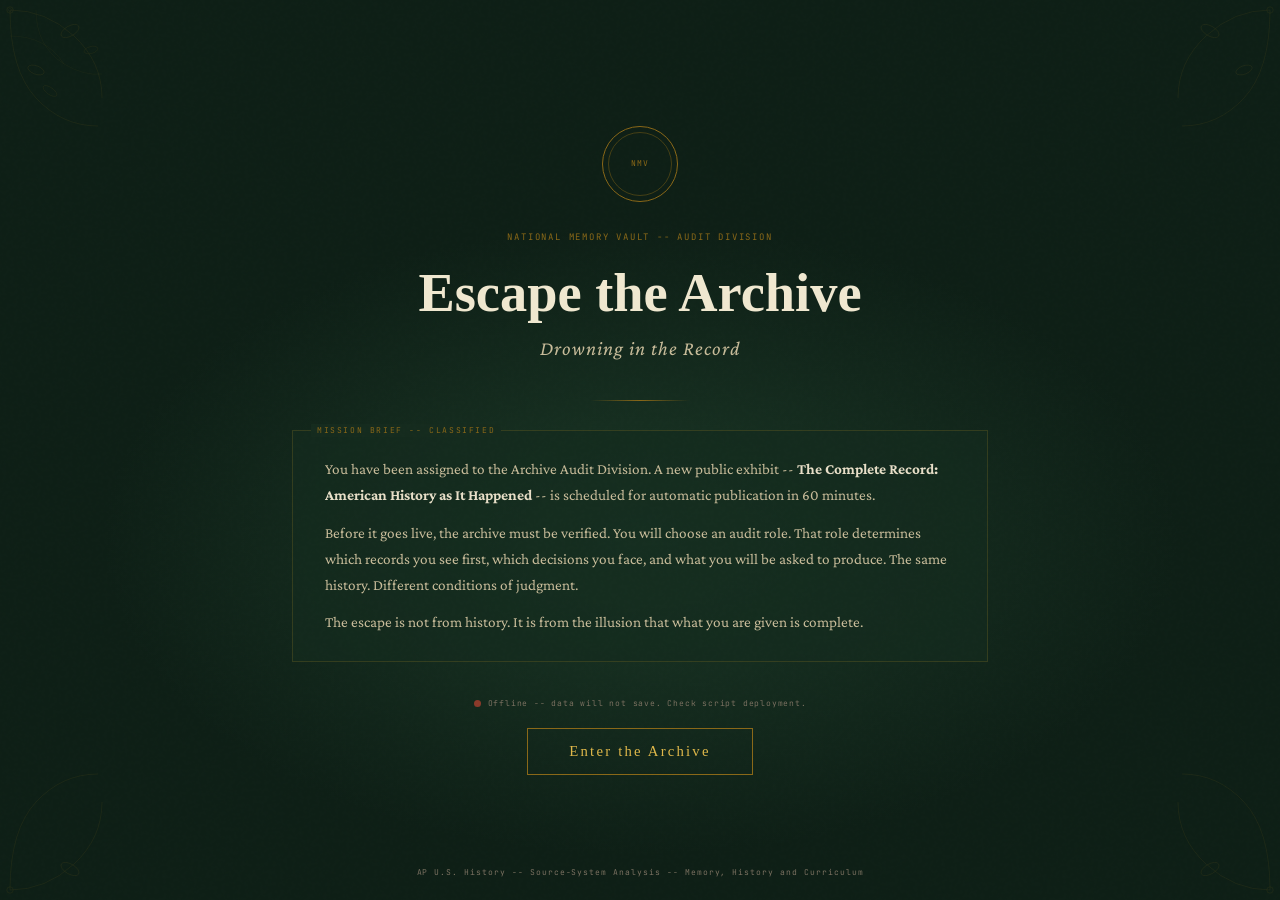
==== index.html @ e6b78ab8 "Add files via upload" ====
<!DOCTYPE html>
<html lang="en">
<head>
<meta charset="UTF-8">
<meta name="viewport" content="width=device-width, initial-scale=1.0">
<title>Escape the Archive: Drowning in the Record -- v5</title>
<link href="https://fonts.googleapis.com/css2?family=IM+Fell+English:ital@0;1&family=IM+Fell+English+SC&family=Crimson+Pro:ital,wght@0,300;0,400;0,500;0,600;1,300;1,400&family=JetBrains+Mono:wght@300;400&display=swap" rel="stylesheet">
<style>
:root{
  --gd:#0e1f16;--gv:#152b1e;--gm:#1e3d2a;--gs:#2d5a3d;
  --go:#c9982a;--gb:#e0b84a;--gi:#8a6818;
  --vd:#4a8a72;--pa:#e8dfc8;--pd:#c8bc9a;--iv:#f0e8d0;
  --sm:#7a7060;--ch:#1a1610;--ik:#0a0c08;
  --er:#8b3a2a;--el:#c04828;

  /* role accent colors */
  --lead-c:#c9982a; --lead-bg:rgba(201,152,42,0.08);
  --evid-c:#4a8a72; --evid-bg:rgba(74,138,114,0.08);
  --anal-c:#7a6aaa; --anal-bg:rgba(122,106,170,0.08);
  --smon-c:#a06830; --smon-bg:rgba(160,104,48,0.08);
}
*,*::before,*::after{box-sizing:border-box;margin:0;padding:0;}
html{scroll-behavior:smooth;}
body{background:var(--gd);color:var(--pa);font-family:'Crimson Pro',serif;font-size:18px;line-height:1.7;min-height:100vh;overflow-x:hidden;}
body::before{content:'';position:fixed;inset:0;background-image:url("data:image/svg+xml,%3Csvg viewBox='0 0 256 256' xmlns='http://www.w3.org/2000/svg'%3E%3Cfilter id='n'%3E%3CfeTurbulence type='fractalNoise' baseFrequency='0.9' numOctaves='4' stitchTiles='stitch'/%3E%3C/filter%3E%3Crect width='100%25' height='100%25' filter='url(%23n)' opacity='0.04'/%3E%3C/svg%3E");pointer-events:none;z-index:9999;opacity:0.32;}

.screen{display:none;min-height:100vh;width:100%;}
.screen.active{display:flex;flex-direction:column;}

/* ---- shared atoms ---- */
@keyframes fadeUp{from{opacity:0;transform:translateY(22px);}to{opacity:1;transform:translateY(0);}}
@keyframes scaleIn{from{opacity:0;transform:scale(0.95) translateY(10px);}to{opacity:1;transform:scale(1) translateY(0);}}
@keyframes pulse{0%,100%{opacity:1;}50%{opacity:0.4;}}

.gold-rule{width:100px;height:1px;background:linear-gradient(90deg,transparent,var(--gi),transparent);margin:0 auto 1.8rem;}
.screen-tag{font-family:'JetBrains Mono',monospace;font-size:9px;letter-spacing:0.2em;color:var(--gi);text-transform:uppercase;margin-bottom:0.6rem;}
.screen-title{font-family:'IM Fell English SC',serif;font-size:clamp(1.5rem,4vw,2.2rem);color:var(--iv);font-weight:400;}
.screen-sub{font-family:'Crimson Pro',serif;font-style:italic;color:var(--pd);font-size:1rem;margin-top:0.3rem;}
.screen-header{text-align:center;margin-bottom:2rem;}

.btn-gold{font-family:'IM Fell English SC',serif;font-size:0.88rem;letter-spacing:0.12em;color:var(--ch);background:var(--go);border:none;padding:0.8rem 2.2rem;cursor:pointer;text-transform:uppercase;transition:all 0.2s ease;}
.btn-gold:hover{background:var(--gb);}
.btn-gold:disabled{background:var(--sm);cursor:not-allowed;}
.btn-ghost{font-family:'JetBrains Mono',monospace;font-size:0.78rem;letter-spacing:0.1em;color:var(--sm);background:transparent;border:0.5px solid rgba(122,112,96,0.3);padding:0.8rem 1.4rem;cursor:pointer;transition:all 0.2s ease;}
.btn-ghost:hover{border-color:var(--sm);color:var(--pd);}
.btn-task{width:100%;margin-top:0.7rem;background:rgba(201,152,42,0.14);border:1px solid rgba(201,152,42,0.5);color:var(--iv);font-family:'IM Fell English SC',serif;font-size:0.95rem;padding:0.65rem 0.9rem;cursor:pointer;transition:all 0.2s;text-align:center;letter-spacing:0.04em;}
.btn-task:hover{background:rgba(201,152,42,0.2);border-color:rgba(201,152,42,0.6);color:var(--iv);}
.input-label{font-family:'JetBrains Mono',monospace;font-size:8px;letter-spacing:0.15em;color:var(--gi);text-transform:uppercase;display:block;margin-bottom:0.4rem;}
.arch-input,.arch-select{width:100%;background:rgba(14,31,22,0.85);border:1px solid rgba(201,152,42,0.28);color:var(--pa);font-family:'Crimson Pro',serif;font-size:0.92rem;padding:0.55rem 0.8rem;outline:none;transition:border-color 0.2s;box-sizing:border-box;}
.arch-input:focus,.arch-select:focus{border-color:rgba(201,152,42,0.6);}
.arch-input::placeholder{color:rgba(200,190,160,0.42);font-style:italic;font-size:0.85rem;}
.arch-select option{background:var(--gv);}
.arch-textarea{width:100%;background:rgba(8,20,14,0.92);border:1px solid rgba(201,152,42,0.35);color:#e8dfc8;font-family:'Crimson Pro',serif;font-size:0.92rem;padding:0.7rem 0.8rem;min-height:72px;outline:none;resize:vertical;line-height:1.7;box-sizing:border-box;}
.arch-textarea::placeholder{color:rgba(200,190,160,0.5);font-style:italic;font-size:0.86rem;}
.arch-textarea:focus{border-color:rgba(201,152,42,0.6);background:rgba(14,31,22,0.95);}
.landing-bg{position:fixed;inset:0;z-index:0;background:radial-gradient(ellipse 60% 50% at 50% 60%,rgba(30,61,42,0.8),transparent 70%),var(--gd);}

/* ===================== LANDING ===================== */
#screen-landing{align-items:center;justify-content:center;position:relative;overflow:hidden;}
.bot-corner{position:absolute;opacity:0.15;pointer-events:none;}
.bot-corner.tl{top:0;left:0;}.bot-corner.tr{top:0;right:0;transform:scaleX(-1);}
.bot-corner.bl{bottom:0;left:0;transform:scaleY(-1);}.bot-corner.br{bottom:0;right:0;transform:scale(-1);}
.landing-content{position:relative;z-index:2;text-align:center;padding:3rem 2rem;max-width:760px;animation:fadeUp 1.2s ease both;}
.seal{width:76px;height:76px;border:1.5px solid var(--gi);border-radius:50%;display:flex;align-items:center;justify-content:center;margin:0 auto 1.8rem;position:relative;animation:fadeUp 1.2s 0.2s ease both;}
.seal::before{content:'';position:absolute;inset:5px;border:0.5px solid var(--gi);border-radius:50%;opacity:0.45;}
.seal-inner{font-family:'JetBrains Mono',monospace;font-size:8px;letter-spacing:0.15em;color:var(--gi);}
.inst-tag{font-family:'JetBrains Mono',monospace;font-size:9px;letter-spacing:0.2em;color:var(--gi);text-transform:uppercase;margin-bottom:1rem;animation:fadeUp 1.2s 0.3s ease both;}
.landing-title{font-family:'IM Fell English SC',serif;font-size:clamp(2rem,5vw,3.4rem);color:var(--iv);line-height:1.15;margin-bottom:0.4rem;animation:fadeUp 1.2s 0.4s ease both;}
.landing-sub{font-family:'Crimson Pro',serif;font-size:clamp(1rem,2vw,1.25rem);font-style:italic;color:var(--pd);letter-spacing:0.05em;margin-bottom:2.2rem;animation:fadeUp 1.2s 0.5s ease both;}
.mission-box{background:rgba(21,43,30,0.7);border:0.5px solid rgba(201,152,42,0.18);padding:1.6rem 2rem;text-align:left;margin-bottom:2.2rem;position:relative;animation:fadeUp 1.2s 0.65s ease both;}
.mission-box::before{content:'MISSION BRIEF -- CLASSIFIED';font-family:'JetBrains Mono',monospace;font-size:8px;letter-spacing:0.2em;color:var(--gi);position:absolute;top:-7px;left:18px;background:var(--gv);padding:0 6px;}
.mission-box p{font-family:'Crimson Pro',serif;font-size:0.95rem;color:var(--pd);line-height:1.72;}
.mission-box p+p{margin-top:0.7rem;}
.mission-box strong{color:var(--pa);}
.btn-enter{font-family:'IM Fell English SC',serif;font-size:0.92rem;letter-spacing:0.15em;color:var(--gb);background:transparent;border:1px solid var(--gi);padding:0.85rem 2.6rem;cursor:pointer;transition:all 0.3s ease;animation:fadeUp 1.2s 0.85s ease both;}
.btn-enter:hover{background:rgba(201,152,42,0.08);border-color:var(--go);}
.landing-foot{position:absolute;bottom:1.3rem;font-family:'JetBrains Mono',monospace;font-size:8px;color:var(--sm);letter-spacing:0.12em;}

/* ===================== CONFIG ===================== */
#screen-config{align-items:center;justify-content:center;padding:2.5rem 1.5rem;}
.config-wrap{max-width:600px;width:100%;position:relative;z-index:1;animation:fadeUp 0.8s ease both;}
.config-box{background:rgba(21,43,30,0.6);border:0.5px solid rgba(201,152,42,0.18);padding:1.6rem;margin-bottom:1.2rem;position:relative;}
.config-box::before{content:attr(data-label);font-family:'JetBrains Mono',monospace;font-size:7px;letter-spacing:0.2em;color:var(--gi);position:absolute;top:-7px;left:14px;background:var(--gv);padding:0 6px;text-transform:uppercase;}
.config-box p{font-family:'Crimson Pro',serif;font-size:0.88rem;color:var(--pd);line-height:1.65;margin-bottom:0.7rem;}
.config-box p:last-child{margin-bottom:0;}
.config-box a{color:var(--vd);text-decoration:none;border-bottom:0.5px solid var(--vd);}
.config-status{display:flex;align-items:center;gap:8px;padding:0.45rem 0;font-family:'JetBrains Mono',monospace;font-size:9px;letter-spacing:0.08em;margin-top:0.6rem;}
.sdot{width:7px;height:7px;border-radius:50%;background:var(--sm);flex-shrink:0;}
.sdot.ok{background:var(--vd);}.sdot.err{background:var(--er);}.sdot.spin{background:var(--gi);animation:pulse 0.9s infinite;}

/* ===================== ROLE SELECTION ===================== */
#screen-roles{align-items:center;justify-content:center;padding:2rem 1.5rem;}
.roles-wrap{max-width:900px;width:100%;position:relative;z-index:1;animation:fadeUp 0.8s ease both;}
.roles-grid{display:grid;grid-template-columns:repeat(2,1fr);gap:1rem;margin-bottom:1.8rem;}
.role-card{border:0.5px solid rgba(201,152,42,0.15);padding:1.4rem;cursor:pointer;transition:all 0.22s ease;position:relative;overflow:hidden;}
.role-card::before{content:'';position:absolute;left:0;top:0;bottom:0;width:3px;transition:opacity 0.22s;}
.role-card[data-role="lead"]::before{background:var(--lead-c);}
.role-card[data-role="evidence"]::before{background:var(--evid-c);}
.role-card[data-role="analyst"]::before{background:var(--anal-c);}
.role-card[data-role="signal"]::before{background:var(--smon-c);}
.role-card:not(.selected)::before{opacity:0.25;}
.role-card.selected::before{opacity:1;}
.role-card[data-role="lead"]{background:rgba(21,43,30,0.5);}
.role-card[data-role="evidence"]{background:rgba(14,35,26,0.5);}
.role-card[data-role="analyst"]{background:rgba(20,18,36,0.5);}
.role-card[data-role="signal"]{background:rgba(24,18,12,0.5);}
.role-card.selected[data-role="lead"]{background:var(--lead-bg);border-color:rgba(201,152,42,0.45);}
.role-card.selected[data-role="evidence"]{background:var(--evid-bg);border-color:rgba(74,138,114,0.45);}
.role-card.selected[data-role="analyst"]{background:var(--anal-bg);border-color:rgba(122,106,170,0.45);}
.role-card.selected[data-role="signal"]{background:var(--smon-bg);border-color:rgba(160,104,48,0.45);}
.role-num{font-family:'JetBrains Mono',monospace;font-size:8px;color:var(--gi);letter-spacing:0.15em;margin-bottom:0.45rem;}
.role-name{font-family:'IM Fell English SC',serif;font-size:1.02rem;color:var(--iv);margin-bottom:0.35rem;}
.role-mandate{font-family:'JetBrains Mono',monospace;font-size:8px;letter-spacing:0.08em;color:var(--sm);margin-bottom:0.5rem;text-transform:uppercase;}
.role-desc{font-family:'Crimson Pro',serif;font-size:0.87rem;color:var(--pd);line-height:1.52;}
.role-path{margin-top:0.65rem;padding-top:0.65rem;border-top:0.5px solid rgba(201,152,42,0.1);}
.role-path-label{font-family:'JetBrains Mono',monospace;font-size:7px;letter-spacing:0.15em;color:var(--gi);text-transform:uppercase;margin-bottom:0.3rem;}
.role-path-body{font-family:'Crimson Pro',serif;font-style:italic;font-size:0.8rem;color:var(--pd);line-height:1.5;}
.role-check{position:absolute;top:10px;right:12px;font-family:'JetBrains Mono',monospace;font-size:8px;color:var(--go);opacity:0;transition:opacity 0.2s;}
.role-card.selected .role-check{opacity:1;}
.path-preview{background:rgba(14,31,22,0.7);border:0.5px solid rgba(201,152,42,0.12);padding:1rem 1.2rem;margin-bottom:1.5rem;display:none;}
.path-preview.visible{display:block;}
.pp-label{font-family:'JetBrains Mono',monospace;font-size:8px;letter-spacing:0.18em;color:var(--gi);text-transform:uppercase;margin-bottom:0.5rem;}
.pp-steps{display:flex;gap:0;flex-wrap:wrap;}
.pp-step{font-family:'JetBrains Mono',monospace;font-size:8px;color:var(--pd);padding:3px 8px;border:0.5px solid rgba(201,152,42,0.12);letter-spacing:0.05em;}
.pp-step.accent{border-color:rgba(201,152,42,0.35);color:var(--go);}
.pp-arrow{font-size:8px;color:var(--sm);padding:3px 2px;align-self:center;}
.name-row{display:flex;gap:0.85rem;margin-bottom:0.85rem;flex-wrap:wrap;}
.input-group{flex:1;min-width:150px;}
.btn-row{display:flex;gap:0.85rem;align-items:center;flex-wrap:wrap;}

/* ===================== GAME CHROME ===================== */
.game-layout{display:flex;flex-direction:column;height:100vh;overflow:hidden;}
.game-header{display:flex;align-items:center;justify-content:space-between;padding:0.6rem 1.1rem;background:var(--gv);border-bottom:0.5px solid rgba(201,152,42,0.18);flex-shrink:0;gap:0.6rem;flex-wrap:wrap;}
.hdr-room{font-family:'IM Fell English SC',serif;font-size:0.76rem;color:var(--gi);letter-spacing:0.07em;white-space:nowrap;}
.hdr-role-badge{font-family:'JetBrains Mono',monospace;font-size:7px;letter-spacing:0.12em;padding:2px 7px;border-radius:1px;text-transform:uppercase;}
.hdr-role-badge.lead{background:var(--lead-bg);color:var(--lead-c);border:0.5px solid rgba(201,152,42,0.3);}
.hdr-role-badge.evidence{background:var(--evid-bg);color:var(--evid-c);border:0.5px solid rgba(74,138,114,0.3);}
.hdr-role-badge.analyst{background:var(--anal-bg);color:var(--anal-c);border:0.5px solid rgba(122,106,170,0.3);}
.hdr-role-badge.signal{background:var(--smon-bg);color:var(--smon-c);border:0.5px solid rgba(160,104,48,0.3);}

/* ── Next Room button -- hidden until both locks open ─── */
.hdr-next-btn{
  display:none;
  font-family:'IM Fell English SC',serif;font-size:0.78rem;letter-spacing:0.08em;
  background:var(--go);color:#0e1a0e;border:none;
  padding:0.38rem 1rem;cursor:pointer;
  animation:pulse-gold 1.8s ease-in-out infinite;
  white-space:nowrap;
}
.hdr-next-btn.visible{display:flex;align-items:center;gap:0.4rem;}
.hdr-next-btn:hover{background:var(--gb);}
@keyframes pulse-gold{
  0%,100%{box-shadow:0 0 0 0 rgba(201,152,42,0);}
  50%{box-shadow:0 0 0 5px rgba(201,152,42,0.35);}
}
.pip-row{display:flex;align-items:center;gap:4px;}
.pip{width:22px;height:3px;background:rgba(201,152,42,0.1);border-radius:1px;transition:background 0.4s;}
.pip.done{background:var(--gi);}.pip.active{background:var(--go);}
.sig-meter{display:flex;align-items:center;gap:6px;}
.sig-label{font-family:'JetBrains Mono',monospace;font-size:7px;letter-spacing:0.12em;color:var(--sm);text-transform:uppercase;}
.sbars{display:flex;gap:2px;align-items:flex-end;}
.sbar{width:4px;background:rgba(201,152,42,0.12);border-radius:1px;transition:background 0.28s;}
.sbar.lit{background:var(--go);}
.hdr-timer{font-family:'JetBrains Mono',monospace;font-size:0.82rem;color:var(--pd);letter-spacing:0.1em;min-width:46px;text-align:right;transition:color 0.3s;}
.hdr-timer.low{color:var(--el);}

.game-body{display:grid;grid-template-columns:210px 1fr 260px;flex:1;overflow:hidden;}

/* ---- left rail ---- */
.tool-rail{background:rgba(10,24,16,0.95);border-right:1px solid rgba(201,152,42,0.14);display:flex;flex-direction:column;overflow-y:auto;padding:0.6rem 0;}
.ts{border-bottom:0.5px solid rgba(201,152,42,0.09);padding:0.65rem 0.85rem;}
.ts:last-child{border-bottom:none;}
.ts-label{font-family:'JetBrains Mono',monospace;font-size:8px;letter-spacing:0.16em;color:rgba(138,104,24,0.9);text-transform:uppercase;margin-bottom:0.5rem;}
.locker-box{min-height:44px;background:rgba(14,31,22,0.5);border:0.5px solid rgba(201,152,42,0.07);padding:0.35rem;display:flex;flex-direction:column;gap:3px;}
.locker-empty{font-family:'Crimson Pro',serif;font-style:italic;font-size:0.73rem;color:var(--sm);text-align:center;padding:0.4rem 0;}
.locker-chip{background:rgba(30,61,42,0.6);border:0.5px solid rgba(201,152,42,0.13);padding:0.28rem 0.45rem;font-family:'Crimson Pro',serif;font-size:0.72rem;color:var(--pd);display:flex;align-items:center;gap:4px;cursor:pointer;}
.locker-chip:hover{border-color:rgba(201,152,42,0.38);}
.ldot{width:4px;height:4px;border-radius:50%;background:var(--gi);flex-shrink:0;}
.voices-box{font-family:'Crimson Pro',serif;font-size:0.75rem;color:var(--sm);font-style:italic;min-height:32px;}
.voice-flag{background:rgba(74,138,114,0.1);border-left:2px solid var(--vd);padding:0.28rem 0.45rem;font-size:0.73rem;color:var(--vd);font-style:normal;margin-top:3px;}
.prin-stack{display:flex;flex-direction:column;gap:3px;}
.prin-mini{background:rgba(201,152,42,0.05);border:0.5px solid rgba(201,152,42,0.16);padding:0.3rem 0.45rem;font-family:'Crimson Pro',serif;font-size:0.7rem;color:var(--pd);font-style:italic;}
.prin-empty{font-family:'Crimson Pro',serif;font-style:italic;font-size:0.72rem;color:var(--sm);}
.hint-btn{width:100%;background:transparent;border:0.5px solid rgba(201,152,42,0.16);color:var(--pd);font-family:'Crimson Pro',serif;font-size:0.8rem;padding:0.42rem;cursor:pointer;transition:all 0.2s;display:flex;align-items:center;justify-content:space-between;}
.hint-btn:hover{border-color:rgba(201,152,42,0.38);}
.hc{font-family:'JetBrains Mono',monospace;font-size:7px;color:var(--gi);letter-spacing:0.1em;}
.sync-line{font-family:'JetBrains Mono',monospace;font-size:7px;letter-spacing:0.08em;color:var(--sm);}
.sync-ok{color:var(--vd);}.sync-err{color:var(--el);}

/* role-path indicator in rail */
.path-indicator{padding:0.5rem;background:rgba(14,31,22,0.5);border:0.5px solid rgba(201,152,42,0.08);}
.pi-label{font-family:'JetBrains Mono',monospace;font-size:7px;letter-spacing:0.12em;color:var(--gi);text-transform:uppercase;margin-bottom:0.3rem;}
.pi-focus{font-family:'Crimson Pro',serif;font-size:0.72rem;color:var(--pd);font-style:italic;line-height:1.45;}

/* ---- main room area ---- */
.room-main{display:flex;flex-direction:column;overflow-y:auto;background:var(--gd);position:relative;}
.room-intro{padding:1.3rem 1.8rem;border-bottom:0.5px solid rgba(201,152,42,0.1);background:rgba(21,43,30,0.38);}
.ri-tag{font-family:'JetBrains Mono',monospace;font-size:8px;letter-spacing:0.2em;color:var(--gi);text-transform:uppercase;margin-bottom:0.45rem;}
.ri-title{font-family:'IM Fell English SC',serif;font-size:1.4rem;color:var(--iv);margin-bottom:0.35rem;}
.ri-body{font-family:'Crimson Pro',serif;font-size:0.9rem;color:var(--pd);max-width:620px;line-height:1.68;}

/* role-specific framing block */
.role-frame{display:none;margin-top:0.7rem;padding:0.65rem 0.85rem;border-left:2px solid var(--go);background:rgba(201,152,42,0.05);}
.role-frame.visible{display:block;}
.rf-label{font-family:'JetBrains Mono',monospace;font-size:7px;letter-spacing:0.15em;color:var(--gi);text-transform:uppercase;margin-bottom:0.3rem;}
.rf-text{font-family:'Crimson Pro',serif;font-size:0.83rem;color:var(--pd);line-height:1.55;font-style:italic;}

.art-area{padding:1.1rem 1.8rem;flex:1;}
.art-label{font-family:'JetBrains Mono',monospace;font-size:7px;letter-spacing:0.18em;color:var(--gi);text-transform:uppercase;margin-bottom:0.65rem;display:flex;align-items:center;gap:8px;}
.art-label::after{content:'';flex:1;height:0.5px;background:rgba(201,152,42,0.08);}

/* ---- document artifact ---- */
.doc{background:var(--pa);color:var(--ch);border:0.5px solid rgba(0,0,0,0.18);box-shadow:0 4px 18px rgba(0,0,0,0.38);padding:1.6rem 2rem;max-width:600px;position:relative;font-family:'Crimson Pro',serif;margin-bottom:1.1rem;cursor:pointer;transition:box-shadow 0.2s;}
.doc:hover{box-shadow:0 6px 26px rgba(0,0,0,0.48);}
.doc-stamp{position:absolute;top:16px;right:16px;font-family:'JetBrains Mono',monospace;font-size:7px;letter-spacing:0.12em;color:#8b3a2a;border:1.5px solid #8b3a2a;padding:2px 7px;transform:rotate(8deg);opacity:0.6;}
.doc-hdr{font-family:'JetBrains Mono',monospace;font-size:7px;letter-spacing:0.12em;color:#5a4a30;text-transform:uppercase;margin-bottom:0.85rem;padding-bottom:0.6rem;border-bottom:0.5px solid rgba(90,74,48,0.28);}
.doc-title{font-family:'IM Fell English SC',serif;font-size:1rem;color:#1a1410;margin-bottom:0.6rem;}
.doc-body{font-size:0.88rem;color:#2c2418;line-height:1.73;}
.doc-body p+p{margin-top:0.65rem;}
.doc-prov{margin-top:0.9rem;padding-top:0.6rem;border-top:0.5px solid rgba(90,74,48,0.28);font-family:'JetBrains Mono',monospace;font-size:6px;color:#7a6848;letter-spacing:0.1em;display:flex;justify-content:space-between;flex-wrap:wrap;gap:3px;}
.save-btn{position:absolute;bottom:10px;right:10px;font-family:'JetBrains Mono',monospace;font-size:7px;letter-spacing:0.1em;color:#5a4a30;background:transparent;border:0.5px solid rgba(90,74,48,0.28);padding:2px 7px;cursor:pointer;transition:all 0.2s;text-transform:uppercase;}
.save-btn:hover{border-color:#5a4a30;}.save-btn.saved{color:#2a6030;border-color:#2a6030;}

/* ---- photo ---- */
.photo-frame{background:#2a2018;border:4px solid #3a3020;padding:2px;margin-bottom:0.55rem;display:block;max-width:560px;width:100%;box-sizing:border-box;}
.photo-frame img{display:block;width:100%;height:auto;}
.photo-ph{width:100%;height:190px;background:linear-gradient(145deg,#1a1814,#2a2418 40%,#1e1c18);display:flex;align-items:center;justify-content:center;}
.photo-scene{text-align:center;color:rgba(200,190,160,0.42);font-family:'Crimson Pro',serif;font-size:0.7rem;font-style:italic;padding:1rem;line-height:1.5;}
.photo-icon{font-size:2.6rem;opacity:0.2;display:block;margin-bottom:0.4rem;}
.cap-box{background:var(--pa);padding:0.5rem 0.8rem;font-family:'Crimson Pro',serif;font-size:0.78rem;color:#2c2418;border-top:1px solid #c8bc9a;font-style:italic;}
.cap-label{font-family:'JetBrains Mono',monospace;font-size:6px;letter-spacing:0.15em;color:#7a6848;text-transform:uppercase;margin-bottom:1px;font-style:normal;}

/* ---- puzzle blocks ---- */
.puzzle{max-width:560px;margin-bottom:1rem;display:none;}
.puzzle.visible{display:block;}
.puzzle-title{font-family:'JetBrains Mono',monospace;font-size:8px;letter-spacing:0.15em;color:var(--gi);text-transform:uppercase;margin-bottom:0.65rem;}
.euph-row{display:flex;align-items:center;gap:0.55rem;margin-bottom:0.45rem;flex-wrap:wrap;}
.euph-term{background:var(--pa);color:#2c2418;font-family:'Crimson Pro',serif;font-size:0.8rem;padding:0.28rem 0.65rem;border:0.5px solid #c8bc9a;font-style:italic;min-width:148px;}
.euph-arr{color:var(--gi);font-size:0.78rem;flex-shrink:0;}
.euph-sel{flex:1;background:rgba(14,31,22,0.8);border:0.5px solid rgba(201,152,42,0.2);color:var(--pd);font-family:'Crimson Pro',serif;font-size:0.8rem;padding:0.28rem 0.5rem;outline:none;cursor:pointer;min-width:170px;}
.euph-sel.correct{border-color:var(--vd);color:var(--vd);}.euph-sel.wrong{border-color:var(--er);}
.puzzle-ok{display:none;background:rgba(74,138,114,0.1);border:0.5px solid rgba(74,138,114,0.26);border-left:2px solid var(--vd);padding:0.6rem;font-family:'Crimson Pro',serif;font-size:0.8rem;color:var(--vd);margin-top:0.65rem;}

/* provenance trace -- analyst path */
.prov-trace{max-width:560px;margin-bottom:1rem;display:none;}
.prov-trace.visible{display:block;}
.prov-chain{display:flex;flex-direction:column;gap:0.4rem;}
.prov-node{display:flex;align-items:flex-start;gap:0.6rem;padding:0.5rem 0.65rem;background:rgba(21,43,30,0.5);border:0.5px solid rgba(201,152,42,0.1);cursor:pointer;transition:border-color 0.2s;}
.prov-node:hover{border-color:rgba(201,152,42,0.3);}
.prov-node.selected{border-color:rgba(122,106,170,0.5);background:rgba(122,106,170,0.07);}
.pn-icon{font-size:0.8rem;flex-shrink:0;margin-top:2px;}
.pn-text{font-family:'Crimson Pro',serif;font-size:0.8rem;color:var(--pd);line-height:1.5;}
.pn-meta{font-family:'JetBrains Mono',monospace;font-size:7px;color:var(--sm);letter-spacing:0.06em;margin-top:2px;}

/* signal audit -- signal path */
.sig-audit{max-width:560px;margin-bottom:1rem;display:none;}
.sig-audit.visible{display:block;}
.sa-row{display:flex;align-items:stretch;gap:0.5rem;margin-bottom:0.45rem;}
.sa-doc{flex:1;background:var(--pa);border:0.5px solid rgba(90,74,48,0.25);padding:0.55rem 0.7rem;font-family:'Crimson Pro',serif;font-size:0.78rem;color:#2c2418;font-style:italic;}
.sa-controls{display:flex;flex-direction:column;gap:0.25rem;justify-content:center;}
.sa-btn{font-family:'JetBrains Mono',monospace;font-size:7px;letter-spacing:0.08em;padding:3px 8px;border:0.5px solid rgba(201,152,42,0.2);background:transparent;color:var(--pd);cursor:pointer;transition:all 0.2s;white-space:nowrap;}
.sa-btn:hover{border-color:rgba(201,152,42,0.5);}
.sa-btn.trust{border-color:rgba(74,138,114,0.4);color:var(--vd);}
.sa-btn.question{border-color:rgba(160,104,48,0.4);color:var(--smon-c);}
.sa-btn.reject{border-color:rgba(139,58,42,0.4);color:var(--er);}
.sa-result{font-family:'JetBrains Mono',monospace;font-size:7px;color:var(--sm);letter-spacing:0.08em;margin-top:2px;min-width:50px;text-align:right;}

/* ---- drawer ---- */
.drawer{background:rgba(21,43,30,0.38);border:0.5px solid rgba(201,152,42,0.1);border-left:2px solid rgba(201,152,42,0.1);padding:0.7rem;max-width:560px;display:flex;align-items:center;gap:9px;margin-bottom:0.7rem;transition:all 0.28s;}
.drawer.ready{cursor:pointer;border-left-color:var(--vd);border-color:rgba(74,138,114,0.26);}
.drawer.ready:hover{background:rgba(74,138,114,0.06);}
.drawer-icon{font-size:0.95rem;opacity:0.32;transition:opacity 0.28s;}
.drawer.ready .drawer-icon{opacity:0.7;}
.drawer-text{font-family:'Crimson Pro',serif;font-size:0.8rem;color:var(--sm);font-style:italic;}
.drawer.ready .drawer-text{color:var(--pd);}

/* ---- testimony ---- */
.testimony{background:#e8e0c8;border-left:4px solid #7a5a30;padding:1.2rem 1.4rem;max-width:560px;margin-bottom:0.7rem;display:none;font-family:'Crimson Pro',serif;}
.testimony.visible{display:block;}
.testy-hdr{font-family:'JetBrains Mono',monospace;font-size:8.5px;letter-spacing:0.12em;color:#7a5a30;text-transform:uppercase;margin-bottom:0.75rem;padding-bottom:0.5rem;border-bottom:0.5px solid rgba(106,80,48,0.25);}
.testy-body{font-size:0.92rem;color:#2a1e10;line-height:1.82;font-style:italic;margin-bottom:0.5rem;}
.testy-attr{margin-top:0.75rem;font-family:'JetBrains Mono',monospace;font-size:8px;letter-spacing:0.08em;color:#7a5a30;line-height:1.6;}

/* ---- rewrite ---- */
.rewrite-block{max-width:560px;margin-bottom:1rem;display:none;}
.rewrite-block.visible{display:block;}
.orig-ref{background:rgba(139,58,42,0.07);border:0.5px solid rgba(139,58,42,0.22);padding:0.42rem 0.65rem;font-family:'Crimson Pro',serif;font-size:0.78rem;color:var(--pd);font-style:italic;margin-bottom:0.42rem;}

/* ---- misalign note ---- */
.misalign{background:rgba(201,152,42,0.05);border:0.5px solid rgba(201,152,42,0.2);border-left:2px solid var(--gi);padding:0.68rem 0.85rem;max-width:560px;margin-top:0.7rem;display:none;}
.misalign.visible{display:block;}
.misalign p{font-family:'Crimson Pro',serif;font-size:0.8rem;color:var(--pd);line-height:1.58;}
.misalign strong{color:var(--gi);}

/* ---- reflection ---- */
.reflect{background:rgba(30,61,42,0.26);border:0.5px solid rgba(201,152,42,0.1);border-left:2px solid var(--gi);padding:1rem 1.3rem;max-width:560px;margin-top:1.1rem;display:none;}
.reflect.visible{display:block;}
.rp{font-family:'Crimson Pro',serif;font-size:0.85rem;color:var(--pd);font-style:italic;margin-bottom:0.45rem;}

/* ---- right task panel ---- */
.task-panel{background:rgba(10,24,16,0.96);border-left:1px solid rgba(201,152,42,0.14);display:flex;flex-direction:column;overflow-y:auto;padding:0.85rem;}
.tp-hdr{font-family:'JetBrains Mono',monospace;font-size:8px;letter-spacing:0.15em;color:rgba(138,104,24,0.95);text-transform:uppercase;margin-bottom:0.8rem;padding-bottom:0.6rem;border-bottom:1px solid rgba(201,152,42,0.15);}
.task{background:rgba(21,43,30,0.55);border:0.5px solid rgba(201,152,42,0.1);padding:0.7rem;margin-bottom:0.5rem;}
.task.done{border-color:rgba(74,138,114,0.4);background:rgba(74,138,114,0.07);}
.task.hidden{display:none;}
.task-num{font-family:'JetBrains Mono',monospace;font-size:8px;color:rgba(138,104,24,0.8);letter-spacing:0.1em;margin-bottom:0.3rem;}
.task-desc{font-family:'Crimson Pro',serif;font-size:0.82rem;color:var(--pd);line-height:1.52;}
.task.done .task-desc{color:var(--vd);}
.lock-box{margin-top:auto;padding:0.9rem;background:rgba(8,18,12,0.98);border:1px solid rgba(201,152,42,0.25);}
.lb-title{font-family:'JetBrains Mono',monospace;font-size:8px;letter-spacing:0.14em;color:rgba(201,152,42,0.85);text-transform:uppercase;margin-bottom:0.65rem;text-align:center;}
.lb-item{display:flex;align-items:flex-start;gap:8px;padding:0.5rem;margin-bottom:0.4rem;background:rgba(14,31,22,0.6);border:1px solid rgba(201,152,42,0.12);}
.lb-item.unlocked{background:rgba(74,138,114,0.1);border-color:rgba(74,138,114,0.4);}
.lb-badge{width:20px;height:20px;border:1.5px solid rgba(201,152,42,0.35);border-radius:50%;display:flex;align-items:center;justify-content:center;font-family:'JetBrains Mono',monospace;font-size:8px;color:rgba(201,152,42,0.65);flex-shrink:0;margin-top:1px;}
.lb-badge.open{border-color:var(--vd);color:var(--vd);background:rgba(74,138,114,0.18);}
.lb-desc{font-family:'Crimson Pro',serif;font-size:0.8rem;color:var(--pd);line-height:1.5;}

/* ---- room complete ---- */
#screen-r1-complete{align-items:center;justify-content:center;padding:2rem;}
.complete-card{max-width:600px;text-align:center;animation:fadeUp 0.8s ease both;}
.prin-reveal{background:rgba(201,152,42,0.06);border:0.5px solid rgba(201,152,42,0.26);border-left:3px solid var(--go);padding:1.3rem 1.6rem;text-align:left;margin-bottom:1.6rem;}
.pr-tag{font-family:'JetBrains Mono',monospace;font-size:8px;letter-spacing:0.15em;color:var(--gi);text-transform:uppercase;margin-bottom:0.55rem;}
.pr-title{font-family:'IM Fell English SC',serif;font-size:1.05rem;color:var(--iv);margin-bottom:0.4rem;}
.pr-body{font-family:'Crimson Pro',serif;font-style:italic;font-size:0.85rem;color:var(--pd);line-height:1.62;}

/* ---- modal ---- */
.overlay{position:fixed;inset:0;background:rgba(10,12,8,0.87);z-index:1000;display:flex;align-items:center;justify-content:center;opacity:0;pointer-events:none;transition:opacity 0.32s;}
.overlay.visible{opacity:1;pointer-events:all;}
.modal{background:var(--gv);border:0.5px solid rgba(201,152,42,0.26);padding:2rem 2.4rem;max-width:540px;width:90%;position:relative;animation:scaleIn 0.32s ease both;}
.modal::before{content:'';position:absolute;inset:7px;border:0.5px solid rgba(201,152,42,0.07);pointer-events:none;}
.modal-tag{font-family:'JetBrains Mono',monospace;font-size:8px;letter-spacing:0.2em;color:var(--gi);text-transform:uppercase;margin-bottom:0.75rem;}
.modal-title{font-family:'IM Fell English SC',serif;font-size:1.2rem;color:var(--iv);margin-bottom:0.75rem;}
.modal-body{font-family:'Crimson Pro',serif;font-size:0.9rem;color:var(--pd);line-height:1.68;margin-bottom:1.1rem;}
.modal-prin{background:rgba(201,152,42,0.06);border:0.5px solid rgba(201,152,42,0.2);border-left:2px solid var(--go);padding:0.6rem 0.85rem;font-family:'Crimson Pro',serif;font-style:italic;font-size:0.85rem;color:var(--pa);margin-bottom:1.2rem;}

/* ---- toast ---- */
.toast{position:fixed;bottom:1.6rem;right:1.6rem;background:var(--gv);border:0.5px solid rgba(201,152,42,0.26);padding:0.58rem 1rem;z-index:500;font-family:'Crimson Pro',serif;font-size:0.8rem;color:var(--pd);max-width:270px;opacity:0;transform:translateY(8px);transition:all 0.26s ease;pointer-events:none;}
.toast.visible{opacity:1;transform:translateY(0);}
.toast-label{font-family:'JetBrains Mono',monospace;font-size:7px;letter-spacing:0.12em;color:var(--gi);text-transform:uppercase;margin-bottom:2px;}

::-webkit-scrollbar{width:3px;}

/* Trajectory display */
.traj-item{display:flex;align-items:flex-start;gap:6px;padding:5px 0;border-bottom:0.5px solid rgba(201,152,42,0.06);}
.traj-item:last-child{border-bottom:none;}
.traj-icon{font-size:1rem;flex-shrink:0;width:20px;text-align:center;}
.traj-content{flex:1;min-width:0;}
.traj-label{font-family:'JetBrains Mono',monospace;font-size:6.5px;letter-spacing:0.1em;color:var(--go);text-transform:uppercase;margin-bottom:2px;}
.traj-bar{height:3px;background:rgba(201,152,42,0.1);border-radius:2px;margin-bottom:3px;overflow:hidden;}
.traj-fill{height:100%;background:linear-gradient(90deg,var(--gi),var(--go));border-radius:2px;transition:width 0.5s ease;}
.traj-hint{font-family:'Crimson Pro',serif;font-size:0.64rem;color:var(--sm);font-style:italic;line-height:1.35;}
::-webkit-scrollbar-track{background:transparent;}
::-webkit-scrollbar-thumb{background:rgba(201,152,42,0.16);border-radius:2px;}

@media(max-width:780px){
  .game-body{grid-template-columns:1fr;}
  .tool-rail,.task-panel{display:none;}
  .roles-grid{grid-template-columns:1fr;}
  .name-row{flex-direction:column;}
}

/* ── Task cards -- clear visual hierarchy ─────────────────────── */
.task-card{
  max-width:620px;border:1px solid rgba(201,152,42,0.28);
  background:rgba(14,31,22,0.6);margin-bottom:1.1rem;
  transition:border-color 0.25s;
}
.task-card.active{border-color:rgba(201,152,42,0.55);background:rgba(21,43,30,0.7);}
.task-card.complete{border-color:rgba(74,138,114,0.45);background:rgba(14,31,22,0.4);}
.task-card.complete .task-card-hdr{background:rgba(74,138,114,0.1);}
.task-card-hdr{
  padding:0.65rem 1rem;border-bottom:1px solid rgba(201,152,42,0.18);
  background:rgba(201,152,42,0.06);
}
.task-card-num{
  font-family:'JetBrains Mono',monospace;font-size:8px;letter-spacing:0.18em;
  color:var(--go);text-transform:uppercase;margin-bottom:0.3rem;
}
.task-card-title{
  font-family:'IM Fell English SC',serif;font-size:1rem;color:var(--iv);
  line-height:1.3;margin-bottom:0.3rem;
}
.task-card-std{
  font-family:'JetBrains Mono',monospace;font-size:7.5px;letter-spacing:0.08em;
  color:var(--gi);text-transform:uppercase;
}
.task-card-body{padding:0.9rem 1rem;background:rgba(14,31,22,0.3);}
.task-instruction{
  font-family:'Crimson Pro',serif;font-size:0.92rem;color:var(--iv);
  margin-bottom:0.85rem;line-height:1.65;font-weight:500;
}
.task-section-label{
  font-family:'JetBrains Mono',monospace;font-size:8.5px;letter-spacing:0.14em;
  color:var(--go);text-transform:uppercase;margin-bottom:0.45rem;
}
.task-section-q{
  font-family:'Crimson Pro',serif;font-size:0.9rem;color:var(--pa);
  line-height:1.6;margin-bottom:0.5rem;font-weight:500;
}
.task-feedback{
  margin-top:0.7rem;padding:0.7rem 0.9rem;
  background:rgba(74,138,114,0.12);border-left:3px solid var(--vd);
  font-family:'Crimson Pro',serif;font-size:0.88rem;color:var(--iv);line-height:1.65;
  font-style:italic;
}

/* ── Artifact sections -- distinct from task cards ─────────────── */
.artifact-section{
  max-width:600px;margin-bottom:0.85rem;
  border:0.5px solid rgba(201,152,42,0.16);
}
.artifact-header{
  display:flex;align-items:flex-start;gap:0.6rem;padding:0.55rem 0.7rem;
  background:rgba(10,18,14,0.7);border-bottom:0.5px solid rgba(201,152,42,0.1);
}
.artifact-badge{
  font-family:'JetBrains Mono',monospace;font-size:6.5px;letter-spacing:0.12em;
  background:rgba(201,152,42,0.14);color:var(--go);padding:2px 5px;
  text-transform:uppercase;flex-shrink:0;margin-top:2px;
}
.artifact-id{
  font-family:'IM Fell English SC',serif;font-size:0.82rem;color:var(--iv);
  margin-bottom:1px;
}
.artifact-meta{
  font-family:'JetBrains Mono',monospace;font-size:6.5px;color:var(--sm);
  letter-spacing:0.08em;
}
.doc-body-clean{
  padding:0.75rem 0.9rem;font-family:'Crimson Pro',serif;font-size:0.86rem;
  color:var(--pa);line-height:1.72;background:rgba(14,22,18,0.4);
}
.doc-body-clean p{margin-bottom:0.55rem;}
.flag-word{
  background:rgba(201,152,42,0.15);border-bottom:1px solid var(--go);
  cursor:pointer;padding:0 2px;transition:background 0.15s;
}
.flag-word:hover{background:rgba(201,152,42,0.3);}

/* ── Ranking list ─────────────────────────────────────────────── */
.rank-list{
  display:flex;flex-direction:column;gap:0.35rem;margin-bottom:0.65rem;
}
.rank-item{
  display:flex;align-items:center;gap:0.6rem;
  background:rgba(21,43,30,0.5);border:0.5px solid rgba(201,152,42,0.16);
  padding:0.45rem 0.65rem;cursor:grab;
  transition:border-color 0.2s,background 0.2s;
}
.rank-item:hover{border-color:rgba(201,152,42,0.35);background:rgba(21,43,30,0.7);}
.rank-num{
  font-family:'JetBrains Mono',monospace;font-size:1rem;color:var(--go);
  min-width:22px;text-align:center;font-weight:bold;flex-shrink:0;
}
.rank-item-body{flex:1;min-width:0;}
.rank-item-title{font-family:'Crimson Pro',serif;font-size:0.82rem;color:var(--iv);}
.rank-item-meta{font-family:'JetBrains Mono',monospace;font-size:6px;color:var(--sm);letter-spacing:0.07em;margin-top:2px;}
.rank-arrows{display:flex;flex-direction:column;gap:2px;flex-shrink:0;}
.rank-arrows button{
  background:transparent;border:0.5px solid rgba(201,152,42,0.2);
  color:var(--sm);font-size:8px;padding:2px 4px;cursor:pointer;
  transition:all 0.15s;line-height:1;
}
.rank-arrows button:hover{background:rgba(201,152,42,0.1);color:var(--go);}

/* ── Drag-drop euphemism decode ───────────────────────────────── */
.euph-decode-grid{display:flex;gap:0.85rem;margin-bottom:0.6rem;flex-wrap:wrap;}
.euph-col{flex:1;min-width:200px;}
.euph-col-hdr{
  font-family:'JetBrains Mono',monospace;font-size:7px;letter-spacing:0.15em;
  color:var(--gi);text-transform:uppercase;margin-bottom:0.4rem;
}
.draggable-chip{
  display:inline-block;background:rgba(201,152,42,0.14);border:1px solid rgba(201,152,42,0.3);
  color:var(--go);font-family:'Crimson Pro',serif;font-size:0.9rem;
  padding:0.4rem 0.75rem;cursor:grab;margin-bottom:0.4rem;margin-right:0.3rem;
  transition:opacity 0.15s,background 0.15s,border-color 0.15s;user-select:none;
  touch-action:none;
}
.draggable-chip.selected{
  background:rgba(201,152,42,0.35);border-color:var(--go);
  box-shadow:0 0 0 2px rgba(201,152,42,0.5);cursor:pointer;
}
.euph-drop-zone{
  background:rgba(14,22,18,0.55);border:1px dashed rgba(201,152,42,0.2);
  padding:0.45rem 0.6rem;margin-bottom:0.35rem;min-height:38px;
  transition:background 0.15s,border-color 0.15s;
}
.euph-drop-zone.drag-over{background:rgba(201,152,42,0.08);border-color:rgba(201,152,42,0.5);}
.euph-drop-zone.drop-correct{background:rgba(74,138,114,0.1);border-color:rgba(74,138,114,0.4);border-style:solid;}
.euph-drop-zone.drop-wrong{background:rgba(139,58,42,0.1);border-color:rgba(139,58,42,0.4);border-style:solid;}
.drop-label{font-family:'Crimson Pro',serif;font-size:0.78rem;color:var(--pd);}

/* ── Photo claim selector ─────────────────────────────────────── */
.select-grid{display:flex;flex-direction:column;gap:0.3rem;margin-bottom:0.55rem;}
.claim-item{
  display:flex;align-items:flex-start;gap:0.55rem;
  background:rgba(14,22,18,0.45);border:0.5px solid rgba(201,152,42,0.12);
  padding:0.4rem 0.6rem;cursor:pointer;transition:all 0.15s;
  font-family:'Crimson Pro',serif;font-size:0.8rem;color:var(--pd);
}
.claim-item:hover{border-color:rgba(201,152,42,0.3);background:rgba(21,43,30,0.55);}
.claim-item.selected{border-color:rgba(201,152,42,0.45);background:rgba(201,152,42,0.06);}
.claim-check{color:var(--go);flex-shrink:0;font-size:0.9rem;margin-top:1px;}

/* ── Claim scaffold ───────────────────────────────────────────── */
.claim-scaffold{display:flex;flex-direction:column;gap:0.5rem;}
.scaffold-row{
  border-left:3px solid rgba(201,152,42,0.45);padding-left:0.8rem;
  margin-bottom:0.85rem;
}
.scaffold-label{
  font-family:'Crimson Pro',serif;font-size:0.9rem;font-style:normal;
  font-weight:600;color:#1a1208;line-height:1.5;margin-bottom:0.45rem;
  text-transform:none;letter-spacing:normal;
}

/* ── Task prompt helper ───────────────────────────────────────── */
.task-prompt{margin-top:0.5rem;}
.task-prompt .input-label{margin-bottom:0.3rem;}

/* ── Clearer task state indicators in task panel ──────────────── */
.task{transition:background 0.2s,border-color 0.2s;}
.task.done{
  border-color:rgba(74,138,114,0.35)!important;
  background:rgba(74,138,114,0.05)!important;
}
.task.done .task-num{color:var(--vd)!important;}
.task.done .task-num::before{content:"✓ ";}

/* ── Step tracker ────────────────────────────────────────────── */
.step-tracker{
  display:flex;align-items:center;gap:0.4rem;flex-wrap:wrap;
  padding:0.7rem 0.85rem;background:rgba(10,16,12,0.7);
  border:0.5px solid rgba(201,152,42,0.15);margin-bottom:1rem;max-width:620px;
}
.step-item{display:flex;align-items:center;gap:0.35rem;opacity:0.38;transition:opacity 0.3s;}
.step-item.active{opacity:1;}
.step-item.done{opacity:0.65;}
.step-dot{
  width:20px;height:20px;border-radius:50%;border:1.5px solid rgba(201,152,42,0.35);
  display:flex;align-items:center;justify-content:center;flex-shrink:0;
  font-family:'JetBrains Mono',monospace;font-size:8px;color:var(--gi);
  background:rgba(14,31,22,0.7);transition:all 0.3s;
}
.step-item.active .step-dot{border-color:var(--go);color:var(--go);background:rgba(201,152,42,0.12);}
.step-item.done  .step-dot{border-color:var(--vd);color:var(--vd);background:rgba(74,138,114,0.1);}
.step-label{font-family:'JetBrains Mono',monospace;font-size:7px;letter-spacing:0.1em;color:var(--sm);text-transform:uppercase;}
.step-item.active .step-label{color:var(--go);}
.step-arrow{font-size:0.7rem;color:rgba(201,152,42,0.25);flex-shrink:0;}

/* ── Step heading ─────────────────────────────────────────────── */
.step-heading{
  display:flex;align-items:center;gap:0.55rem;
  margin-bottom:0.7rem;padding-bottom:0.55rem;
  border-bottom:0.5px solid rgba(201,152,42,0.12);
  font-family:'Crimson Pro',serif;font-size:0.84rem;color:var(--pd);max-width:620px;
}
.step-badge{
  font-family:'JetBrains Mono',monospace;font-size:6.5px;letter-spacing:0.18em;
  text-transform:uppercase;background:rgba(201,152,42,0.14);color:var(--go);
  padding:2px 7px;flex-shrink:0;border:0.5px solid rgba(201,152,42,0.25);
}
.step-badge.active{background:rgba(201,152,42,0.22);color:var(--go);}

/* ── Annotation panel ─────────────────────────────────────────── */
.annotation-panel{
  max-width:620px;background:rgba(14,24,18,0.6);
  border:0.5px solid rgba(201,152,42,0.18);padding:0.8rem;margin-top:0.7rem;
}
.annotation-hdr{
  font-family:'JetBrains Mono',monospace;font-size:7.5px;letter-spacing:0.15em;
  color:var(--go);text-transform:uppercase;margin-bottom:0.6rem;
}
.annotation-row{
  display:flex;align-items:center;gap:0.6rem;margin-bottom:0.4rem;flex-wrap:wrap;
}
.annotation-q{
  font-family:'Crimson Pro',serif;font-size:0.78rem;color:var(--pd);
  font-style:italic;min-width:200px;flex:0 0 auto;
}

/* ── Hotspot grid ─────────────────────────────────────────────── */
.hotspot-grid{display:flex;flex-direction:column;gap:0.45rem;margin-bottom:0.6rem;}
.hotspot{
  border:1px solid rgba(201,152,42,0.28);background:rgba(14,31,22,0.5);
  padding:0.55rem 0.75rem;cursor:pointer;transition:all 0.2s;position:relative;
}
.hotspot:hover{border-color:rgba(201,152,42,0.55);background:rgba(201,152,42,0.06);}
.hotspot.revealed{border-color:rgba(74,138,114,0.45);cursor:default;background:rgba(14,31,22,0.7);}
.hs-label{font-family:'Crimson Pro',serif;font-size:0.82rem;color:var(--pa);}
.hs-prompt{
  font-family:'JetBrains Mono',monospace;font-size:6.5px;letter-spacing:0.12em;
  color:var(--go);text-transform:uppercase;margin-top:3px;transition:opacity 0.2s;
}
.hotspot.revealed .hs-prompt{opacity:0;height:0;margin:0;overflow:hidden;}
.hs-reveal{
  display:none;margin-top:0.45rem;padding-top:0.45rem;
  border-top:0.5px solid rgba(74,138,114,0.2);
  font-family:'Crimson Pro',serif;font-size:0.8rem;color:var(--vd);
  line-height:1.5;font-style:italic;
}
.hotspot.revealed .hs-reveal{display:block;}

/* ── Provenance table ─────────────────────────────────────────── */
.provenance-table{display:flex;flex-direction:column;gap:0.5rem;margin-bottom:0.55rem;}
.prov-row{
  display:grid;grid-template-columns:1fr 1fr auto;gap:0.5rem;align-items:start;
  background:rgba(14,22,18,0.5);border:0.5px solid rgba(201,152,42,0.1);
  padding:0.5rem 0.6rem;
}
.prov-field-label{font-family:'JetBrains Mono',monospace;font-size:6.5px;color:var(--gi);letter-spacing:0.1em;text-transform:uppercase;margin-bottom:2px;}
.prov-field-val{font-family:'Crimson Pro',serif;font-size:0.82rem;color:var(--pa);}
.prov-verdict-btns{display:flex;flex-direction:column;gap:4px;flex-shrink:0;}
.prov-btn{
  background:transparent;border:0.5px solid rgba(201,152,42,0.25);
  color:var(--pd);font-family:'Crimson Pro',serif;font-size:0.74rem;
  padding:3px 8px;cursor:pointer;transition:all 0.15s;white-space:nowrap;
}
.prov-btn:hover{background:rgba(201,152,42,0.1);color:var(--go);}
.prov-btn:disabled{opacity:0.4;cursor:default;}
.prov-verdict-result{font-size:0.73rem;font-family:'Crimson Pro',serif;font-style:italic;
  color:var(--vd);grid-column:1/-1;margin-top:2px;display:none;}

/* ── Category map ─────────────────────────────────────────────── */
.category-map{display:flex;flex-direction:column;gap:0.4rem;margin-bottom:0.6rem;}
.cat-row{
  display:flex;align-items:center;gap:0.6rem;flex-wrap:wrap;
  background:rgba(14,22,18,0.5);border:0.5px solid rgba(122,106,170,0.1);
  padding:0.45rem 0.6rem;
}
.cat-label{font-family:'Crimson Pro',serif;font-size:0.81rem;color:var(--pa);flex:1;min-width:160px;}

/* ── Signal audit table ───────────────────────────────────────── */
.signal-audit-table{display:flex;flex-direction:column;gap:0.45rem;margin-bottom:0.6rem;}
.sig-audit-row{
  display:grid;grid-template-columns:1fr auto;gap:0.5rem;align-items:start;
  background:rgba(18,14,10,0.55);border:0.5px solid rgba(160,104,48,0.12);
  padding:0.5rem 0.65rem;
}
.sig-feature{font-family:'Crimson Pro',serif;font-size:0.82rem;color:var(--pa);}
.sig-btns{display:flex;gap:5px;flex-shrink:0;}
.sig-rate-btn{
  border:1px solid rgba(201,152,42,0.4);background:rgba(8,20,14,0.85);
  font-family:'IM Fell English SC',serif;font-size:1.05rem;padding:8px 16px;
  cursor:pointer;transition:all 0.15s;color:var(--pa);min-width:48px;
  font-weight:normal;
}
.sig-rate-btn.earned{color:var(--vd);border-color:rgba(74,138,114,0.4);}
.sig-rate-btn.unearned{color:var(--smon-c);border-color:rgba(192,72,40,0.35);}
.sig-rate-btn:hover{background:rgba(201,152,42,0.12);color:var(--pa);}
.sig-rate-btn.selected{background:rgba(201,152,42,0.18);color:var(--go);border-color:rgba(201,152,42,0.6);font-weight:bold;}
.sig-rate-btn:disabled{opacity:0.4;cursor:default;}
.sig-reason{grid-column:1/-1;font-size:0.73rem;font-style:italic;}

/* ── Room progress checklist ─────────────────────────────────────── */
.progress-gate {
  max-width:620px;background:rgba(10,18,14,0.75);
  border:1px solid rgba(201,152,42,0.2);
  margin:0.6rem 0 1rem;padding:0.6rem 0.85rem;
}
.progress-gate-title {
  font-family:'JetBrains Mono',monospace;font-size:8px;letter-spacing:0.14em;
  color:var(--go);text-transform:uppercase;margin-bottom:0.5rem;
}
.progress-item {
  display:flex;align-items:center;gap:0.5rem;
  font-family:'Crimson Pro',serif;font-size:0.83rem;
  color:var(--pd);padding:0.18rem 0;line-height:1.4;
}
.progress-item.done { color:var(--vd); }
.progress-item.done .pcheck { color:var(--vd); }
.progress-item .pcheck {
  font-size:0.7rem;width:14px;text-align:center;
  flex-shrink:0;color:rgba(201,152,42,0.4);
}

</style>
</head>
<body>

<!-- ===== LANDING ===== -->
<div id="screen-landing" class="screen active">
  <div class="landing-bg"></div>
  <svg class="bot-corner tl" width="190" height="190" viewBox="0 0 190 190" fill="none">
    <path d="M10,10 Q10,70 36,98 Q62,126 98,126" stroke="#c9982a" stroke-width="0.5" fill="none"/>
    <path d="M10,10 Q46,10 74,36 Q102,62 102,98" stroke="#c9982a" stroke-width="0.5" fill="none"/>
    <path d="M36,10 Q36,46 64,64 Q84,76 102,74" stroke="#c9982a" stroke-width="0.3" fill="none"/>
    <path d="M10,36 Q46,36 64,64" stroke="#c9982a" stroke-width="0.3" fill="none"/>
    <ellipse cx="70" cy="31" rx="10" ry="5" transform="rotate(-30 70 31)" stroke="#c9982a" stroke-width="0.5" fill="none"/>
    <ellipse cx="36" cy="70" rx="8.5" ry="4.2" transform="rotate(20 36 70)" stroke="#c9982a" stroke-width="0.5" fill="none"/>
    <ellipse cx="91" cy="50" rx="7" ry="3.5" transform="rotate(-15 91 50)" stroke="#c9982a" stroke-width="0.4" fill="none"/>
    <ellipse cx="50" cy="91" rx="8" ry="3.5" transform="rotate(35 50 91)" stroke="#c9982a" stroke-width="0.4" fill="none"/>
    <circle cx="10" cy="10" r="3.2" stroke="#c9982a" stroke-width="0.5" fill="none"/>
    <circle cx="10" cy="10" r="1.6" stroke="#c9982a" stroke-width="0.3" fill="none"/>
  </svg>
  <svg class="bot-corner tr" width="190" height="190" viewBox="0 0 190 190" fill="none">
    <path d="M10,10 Q10,70 36,98 Q62,126 98,126" stroke="#c9982a" stroke-width="0.5" fill="none"/>
    <path d="M10,10 Q46,10 74,36 Q102,62 102,98" stroke="#c9982a" stroke-width="0.5" fill="none"/>
    <ellipse cx="70" cy="31" rx="10" ry="5" transform="rotate(-30 70 31)" stroke="#c9982a" stroke-width="0.5" fill="none"/>
    <ellipse cx="36" cy="70" rx="8.5" ry="4.2" transform="rotate(20 36 70)" stroke="#c9982a" stroke-width="0.5" fill="none"/>
    <circle cx="10" cy="10" r="3.2" stroke="#c9982a" stroke-width="0.5" fill="none"/>
  </svg>
  <svg class="bot-corner bl" width="190" height="190" viewBox="0 0 190 190" fill="none">
    <path d="M10,10 Q10,70 36,98 Q62,126 98,126" stroke="#c9982a" stroke-width="0.5" fill="none"/>
    <path d="M10,10 Q46,10 74,36 Q102,62 102,98" stroke="#c9982a" stroke-width="0.5" fill="none"/>
    <ellipse cx="70" cy="31" rx="10" ry="5" transform="rotate(-30 70 31)" stroke="#c9982a" stroke-width="0.5" fill="none"/>
    <circle cx="10" cy="10" r="3.2" stroke="#c9982a" stroke-width="0.5" fill="none"/>
  </svg>
  <svg class="bot-corner br" width="190" height="190" viewBox="0 0 190 190" fill="none">
    <path d="M10,10 Q10,70 36,98 Q62,126 98,126" stroke="#c9982a" stroke-width="0.5" fill="none"/>
    <path d="M10,10 Q46,10 74,36 Q102,62 102,98" stroke="#c9982a" stroke-width="0.5" fill="none"/>
    <ellipse cx="70" cy="31" rx="10" ry="5" transform="rotate(-30 70 31)" stroke="#c9982a" stroke-width="0.5" fill="none"/>
    <circle cx="10" cy="10" r="3.2" stroke="#c9982a" stroke-width="0.5" fill="none"/>
  </svg>
  <div class="landing-content">
    <div class="seal"><span class="seal-inner">NMV</span></div>
    <div class="inst-tag">National Memory Vault -- Audit Division</div>
    <h1 class="landing-title">Escape the Archive</h1>
    <p class="landing-sub">Drowning in the Record</p>
    <div class="gold-rule"></div>
    <div class="mission-box">
      <p>You have been assigned to the Archive Audit Division. A new public exhibit -- <strong>The Complete Record: American History as It Happened</strong> -- is scheduled for automatic publication in 60 minutes.</p>
      <p>Before it goes live, the archive must be verified. You will choose an audit role. That role determines which records you see first, which decisions you face, and what you will be asked to produce. The same history. Different conditions of judgment.</p>
      <p>The escape is not from history. It is from the illusion that what you are given is complete.</p>
    </div>
    <div style="display:flex;align-items:center;gap:7px;justify-content:center;margin-bottom:1.1rem;font-family:'JetBrains Mono',monospace;font-size:8px;color:var(--sm);letter-spacing:0.1em;">
      <div class="sdot" id="conn-dot"></div><span id="conn-msg">Connecting to Archive Ledger...</span>
    </div>
    <button class="btn-enter" onclick="goTo('screen-roles')">Enter the Archive</button>
  </div>
  <div class="landing-foot">AP U.S. History -- Source-System Analysis -- Memory, History and Curriculum</div>
</div>

<!-- ===== CONFIG ===== -->
<div id="screen-config" class="screen">
  <div class="landing-bg"></div>
  <div style="position:relative;z-index:1;display:flex;align-items:center;justify-content:center;min-height:100vh;padding:2.5rem 1.5rem;">
  <div class="config-wrap">
    <div class="screen-header">
      <div class="screen-tag">Connection -- Archive Ledger</div>
      <h2 class="screen-title">Link to the Spreadsheet</h2>
      <p class="screen-sub">All responses, evidence, and reflections are stored in Google Sheets. Nothing is saved locally.</p>
    </div>
    <div class="config-box" data-label="Archive Ledger">
      <p>Open the spreadsheet to verify it is accessible, then return here. All student data flows there in real time.</p>
      <p><a href="https://docs.google.com/spreadsheets/d/1F2NrS4Gaz7WY2pJCMSbE4F-DGKGc0szalpPUPtMaAks/edit" target="_blank">Open the Archive Ledger (Google Sheets)</a></p>
    </div>
    <div class="config-box" data-label="Apps Script Connection">
      <p>The Archive Ledger connection is pre-configured. Press Test Connection to verify it is live before students enter.</p>
      <button class="btn-gold" style="font-size:0.78rem;padding:0.55rem 1.2rem;" onclick="testConn()">Test Connection</button>
      <div class="config-status" id="conn-status">
        <div class="sdot" id="conn-dot-cfg"></div>
        <span id="conn-msg" style="font-size:8px;color:var(--sm);">Not tested yet</span>
      </div>
    </div>
    <div class="config-box" data-label="First Session Checklist">
      <p>1. Click Test Connection above -- confirm it shows "connected."</p>
      <p>2. Open the Google Sheet, run <strong>Archive Audit &gt; Setup &gt; Full setup v4</strong> once to create all tabs.</p>
      <p>3. Open <strong>Archive Audit &gt; Teacher Tools &gt; Open teacher config sidebar</strong> to set class periods and scoring weights.</p>
      <p>4. Students enter first name, last name, and select their period from the dropdown.</p>
    </div>
    <div class="btn-row">
      <button class="btn-gold" onclick="proceedConfig()">Continue to Role Selection</button>
      <button class="btn-ghost" onclick="goTo('screen-landing')">Back</button>
    </div>
  </div>
  </div>
</div>

<!-- ===== ROLE SELECTION ===== -->
<div id="screen-roles" class="screen">
  <div class="landing-bg"></div>
  <div style="position:relative;z-index:1;display:flex;align-items:center;justify-content:center;min-height:100vh;padding:2rem 1.5rem;">
  <div class="roles-wrap">
    <div class="screen-header">
      <div class="screen-tag">Role Assignment -- Your path through the archive</div>
      <h2 class="screen-title">Choose Your Audit Role</h2>
      <p class="screen-sub">Your role is not cosmetic. It changes which records you encounter first, which puzzles you face, which decisions you must make, and what you are asked to produce at the end.</p>
    </div>
    <div class="roles-grid">
      <div class="role-card" data-role="lead" onclick="selectRole(this,'lead')">
        <span class="role-check">selected</span>
        <div class="role-num">ROLE I</div>
        <div class="role-name">Lead Auditor</div>
        <div class="role-mandate">Primary lens: What can be claimed?</div>
        <div class="role-desc">You are responsible for the final exhibit statement. At every decision point you weigh what is defensible given the evidence, not what feels most complete. You will be asked to make judgment calls when two sources conflict and the archive gives you no neutral ground.</div>
        <div class="role-path">
          <div class="role-path-label">Your path through Room 1</div>
          <div class="role-path-body">You enter through the official record first. You must decide whether to trust the administrative frame before the hidden evidence becomes available. Your first task is a judgment, not a search.</div>
        </div>
      </div>
      <div class="role-card" data-role="evidence" onclick="selectRole(this,'evidence')">
        <span class="role-check">selected</span>
        <div class="role-num">ROLE II</div>
        <div class="role-name">Evidence Keeper</div>
        <div class="role-mandate">Primary lens: What should be preserved?</div>
        <div class="role-desc">You manage the evidence locker. Your decisions about what to save and what to discard shape what the Lead Auditor can claim at the end. You face provenance puzzles first. You must determine whether a source is what it says it is before it can be preserved.</div>
        <div class="role-path">
          <div class="role-path-label">Your path through Room 1</div>
          <div class="role-path-body">You enter through the provenance layer. You see source metadata before source content. You must evaluate whether the chain of custody holds before you read the document itself.</div>
        </div>
      </div>
      <div class="role-card" data-role="analyst" onclick="selectRole(this,'analyst')">
        <span class="role-check">selected</span>
        <div class="role-num">ROLE III</div>
        <div class="role-name">Archive Analyst</div>
        <div class="role-mandate">Primary lens: What is missing?</div>
        <div class="role-desc">You are responsible for the Missing Voices panel. You do not start with what is in the archive. You start with a map of source categories and must identify which ones are absent. Every room you ask the same question before reading: what kind of voice could not get into this record?</div>
        <div class="role-path">
          <div class="role-path-label">Your path through Room 1</div>
          <div class="role-path-body">You enter through a source-category inventory. You must name what is missing before any drawer opens. The archive only reveals the hidden testimony after you have correctly mapped the absence.</div>
        </div>
      </div>
      <div class="role-card" data-role="signal" onclick="selectRole(this,'signal')">
        <span class="role-check">selected</span>
        <div class="role-num">ROLE IV</div>
        <div class="role-name">Signal Monitor</div>
        <div class="role-mandate">Primary lens: Why does this feel trustworthy?</div>
        <div class="role-desc">You track the conditions of trust. At each artifact you must name the formal feature that makes it feel credible before you assess its content. You ask not only what the source says but what the interface, the design, the order, the seal, the caption is doing to your judgment.</div>
        <div class="role-path">
          <div class="role-path-label">Your path through Room 1</div>
          <div class="role-path-body">You enter through the design layer. Before reading any document you must annotate the trust signals it uses. Your puzzle is not about content. It is about the machinery of credibility.</div>
        </div>
      </div>
    </div>

    <div class="path-preview" id="path-preview">
      <div class="pp-label">Your path -- Room 1: Curated Scarcity</div>
      <div class="pp-steps" id="pp-steps"></div>
    </div>

    <div class="name-row">
      <div class="input-group">
        <label class="input-label" for="sfirst">First name</label>
        <input class="arch-input" id="sfirst" type="text" placeholder="First name" autocomplete="given-name">
      </div>
      <div class="input-group">
        <label class="input-label" for="slast">Last name</label>
        <input class="arch-input" id="slast" type="text" placeholder="Last name" autocomplete="family-name">
      </div>
      <div class="input-group" style="max-width:220px;">
        <label class="input-label" for="speriod">Class period</label>
        <select class="arch-select" id="speriod">
          <option value="">Loading periods...</option>
        </select>
      </div>
    </div>
    <div id="reg-error" style="display:none;font-family:'Crimson Pro',serif;font-size:0.8rem;color:var(--el);margin-bottom:0.6rem;padding:0.4rem 0.6rem;border:0.5px solid rgba(192,72,40,0.3);background:rgba(139,58,42,0.06);"></div>
    <div class="btn-row">
      <button class="btn-gold" onclick="startGame()">Enter the Archive</button>
      <button class="btn-ghost" onclick="goTo('screen-roles')">Back</button>
    </div>
  </div>
  </div>
</div>

<!-- ===== PROLOGUE ===== -->
<div id="screen-prologue" class="screen">
<div class="game-layout">
  <div class="game-header">
    <div class="hdr-room">Prologue -- Intake Desk</div>
    <div class="hdr-role-badge" id="hdr-badge-pro"></div>
    <div class="pip-row"><div class="pip active"></div><div class="pip"></div><div class="pip"></div><div class="pip"></div><div class="pip"></div><div class="pip"></div><div class="pip"></div></div>
    <div class="sig-meter"><span class="sig-label">Signal</span>
      <div class="sbars" id="sb-pro">
        <div class="sbar" style="height:7px"></div><div class="sbar" style="height:10px"></div>
        <div class="sbar" style="height:13px"></div><div class="sbar" style="height:16px"></div><div class="sbar" style="height:19px"></div>
      </div></div>
    <div class="hdr-timer" id="tmr-pro">57:00</div>
  </div>
  <div class="game-body">
    <div class="tool-rail">
      <div class="ts"><div class="ts-label">Evidence Locker</div>
        <div class="locker-box" id="lkr-pro"><div class="locker-empty">No artifacts saved.</div></div></div>
      <div class="ts"><div class="ts-label">Missing Voices</div>
        <div class="voices-box" id="vc-pro"><span style="font-size:0.72rem;">None flagged yet.</span></div></div>
      <div class="ts"><div class="ts-label" style="color:var(--er);">What Cannot Be Reconstructed</div>
        <div id="rem-pro"><div class="locker-empty">Nothing marked yet.</div></div>
        <button onclick="showMarkUnarchivable()" style="width:100%;margin-top:4px;background:transparent;border:0.5px dashed rgba(139,58,42,0.3);color:var(--er);font-family:Crimson Pro,serif;font-size:0.7rem;padding:3px;cursor:pointer;transition:all 0.2s;">+ Mark unarchivable</button>
      </div>
      <div class="ts"><div class="ts-label">Principle Cards</div>
        <div class="prin-stack" id="pc-pro"><div class="prin-empty">Earned after each room.</div></div></div>
      <div class="ts"><button class="hint-btn" onclick="useHint('pro')"><span>Request a hint</span><span class="hc" id="hc-pro">3 remaining</span></button></div>
      <div class="ts">
        <div class="path-indicator">
          <div class="pi-label">Your role focus</div>
          <div class="pi-focus" id="pi-pro">--</div>
        </div>
      </div>
      <div class="ts">
        <div class="ts-label" style="color:var(--go);">Your Path</div>
        <div id="trajectory-display"><div class="traj-empty" style="font-family:'Crimson Pro',serif;font-style:italic;font-size:0.68rem;color:var(--sm);">Paths form through choices.</div></div>
      </div>
      <div class="ts"><div class="sync-line">SYNC: <span id="sync-pro" class="sync-err">--</span></div>
        <div style="font-family:'JetBrains Mono',monospace;font-size:7px;color:var(--sm);margin-top:5px;">
          <span id="dn-pro" style="color:var(--pd);">--</span><br><span id="dr-pro" style="color:var(--gi);">--</span>
        </div>
      </div>
    </div>
    <div class="room-main">
      <div class="room-intro">
        <div class="ri-tag">Prologue -- Intake Desk -- National Memory Vault</div>
        <h2 class="ri-title">The Exhibit Is Ready to Publish</h2>
        <p class="ri-body">You have arrived at the intake desk. The preliminary exhibit packet is on the surface before you. Before publication, you must complete a standard archive audit. What you notice first -- and what you are asked to do with it -- depends on your role.</p>
        <div class="role-frame" id="rf-pro-lead">
          <div class="rf-label">Lead Auditor -- Your entry task</div>
          <div class="rf-text">You see the document as the public will see it. Your first decision: does this record do what it claims to do? Read for what it asserts about itself. Then decide whether to trust it before you look more closely.</div>
        </div>
        <div class="role-frame" id="rf-pro-evidence">
          <div class="rf-label">Evidence Keeper -- Your entry task</div>
          <div class="rf-text">Before you read the content, check the provenance. Who accessioned this record? When? Does the chain of custody hold? Provenance questions come before content questions in your role.</div>
        </div>
        <div class="role-frame" id="rf-pro-analyst">
          <div class="rf-label">Archive Analyst -- Your entry task</div>
          <div class="rf-text">Before you read anything, note what categories of source this packet claims to draw from. Then ask: which categories of source are not named here? The absence is part of the record.</div>
        </div>
        <div class="role-frame" id="rf-pro-signal">
          <div class="rf-label">Signal Monitor -- Your entry task</div>
          <div class="rf-text">Before you read the content, inventory the trust signals on the document. What formal features -- stamps, seals, classifications, date lines -- are being used to establish credibility? Name them before you assess whether they earn it.</div>
        </div>
      </div>
      <div class="art-area" id="prologue-area">

        <!-- ── STEP TRACKER ─────────────────────────────────── -->
        <div class="step-tracker" id="step-tracker">
          <div class="step-item active" id="step-1-indicator">
            <div class="step-dot">1</div>
            <div class="step-label">Read the intake document</div>
          </div>
          <div class="step-arrow">→</div>
          <div class="step-item" id="step-2-indicator">
            <div class="step-dot">2</div>
            <div class="step-label" id="step-2-label">Your role task</div>
          </div>
          <div class="step-arrow">→</div>
          <div class="step-item" id="step-3-indicator">
            <div class="step-dot">3</div>
            <div class="step-label">Find the problem</div>
          </div>
          <div class="step-arrow">→</div>
          <div class="step-item" id="step-4-indicator">
            <div class="step-dot">4</div>
            <div class="step-label">Proceed to Room 1</div>
          </div>
        </div>

        <!-- ── STEP 1: INTAKE DOCUMENT ──────────────────────── -->
        <div id="pro-step1">
          <div class="step-heading">
            <span class="step-badge">STEP 1</span>
            <span>Read the intake document carefully. Then click the button below to begin your role task.</span>
          </div>

          <div class="artifact-section" style="max-width:620px;">
            <div class="artifact-header">
              <div class="artifact-badge">DOC</div>
              <div>
                <div class="artifact-id">Artifact 001 &mdash; Intake Document 7-A</div>
                <div class="artifact-meta">National Archives, Record Group 210 &nbsp;·&nbsp; Accessioned: 1946 &nbsp;·&nbsp; Curator: J. Harmon, Chief Records Officer</div>
              </div>
              <button class="save-btn" id="sbtn-001" onclick="saveArt('001','Intake Document 7-A','prologue','document','National Archives RG 210')">Save</button>
            </div>
            <div class="doc" id="art-001" style="border:none;margin:0;" onclick="examineDoc001()">
              <div class="doc-stamp">Verified</div>
              <div class="doc-hdr">National Memory Vault -- Record Classification System -- Intake Form 7-A<br>Document Date: September 14, 1944 &nbsp;|&nbsp; Classification: Public Record &nbsp;|&nbsp; Status: Approved</div>
              <div class="doc-title">Exhibit Intake: &ldquo;The Wartime Home Front -- Unity in Service&rdquo;</div>
              <div class="doc-body">
                <div class="photo-frame" style="max-width:520px;margin-bottom:0.65rem;">
                  <img src="[data-uri]"
                       alt="Dorothea Lange, April 1942. Instructions to All Persons of Japanese Ancestry poster on a San Francisco wall. Western Defense Command and Fourth Army notice. NARA."
                       style="width:100%;display:block;">
                  <div class="cap-box" style="padding:0.3rem 0.5rem;">
                    <div class="cap-label" style="font-size:6.5px;">Photograph by Dorothea Lange, April 1942 &mdash; NARA, Records of the War Relocation Authority &mdash; Army impounded this photograph; not released until after the war</div>
                  </div>
                </div>
                <p>This exhibit documents the cooperative spirit of the American civilian population during the Second World War. The record includes materials drawn from official government correspondence, photographic archives, and public information campaigns of the period 1942 to 1945.</p>
                <p>All materials have been reviewed for historical accuracy and public appropriateness. The selection represents a comprehensive account of life on the American home front.</p>
                <p><em>Caption for Photograph WRA-0043:</em> <strong>&ldquo;Japanese residents voluntarily relocate to assembly centers for the duration of the war, 1942.&rdquo;</strong></p>
                <p style="margin-top:0.55rem;padding-top:0.5rem;border-top:0.5px solid rgba(90,74,48,0.22);font-size:0.78rem;color:#5a4030;font-style:italic;">
                  <strong>Provenance note for this intake form:</strong> Curated by J. Harmon, Chief Records Officer, National Memory Vault. Source institution: National Archives, Record Group 210 (War Relocation Authority records). Accessioned 1946. The exhibit title &ldquo;Unity in Service&rdquo; and the phrase &ldquo;cooperative spirit&rdquo; reproduce language from the WRA&rsquo;s own wartime public relations materials, including the 1943 WRA pamphlet &ldquo;Relocation: The Story of an American Movement.&rdquo;
                </p>
              </div>
              <div class="doc-prov"><span>Source: National Archives, Record Group 210</span><span>Accessioned: 1946</span><span>Curator: J. Harmon, Chief Records Officer</span></div>
            </div>
          </div>

          <!-- Annotation prompts visible immediately -- students annotate as they read -->
          <!-- Clear action prompt so students know what to do next -->
          <div style="max-width:620px;background:rgba(201,152,42,0.1);border:1px solid rgba(201,152,42,0.4);padding:0.6rem 0.85rem;margin-top:0.6rem;display:flex;align-items:center;gap:0.6rem;">
            <div style="font-size:1.1rem;flex-shrink:0;">&#8595;</div>
            <div>
              <div style="font-family:'JetBrains Mono',monospace;font-size:7.5px;letter-spacing:0.15em;color:var(--go);text-transform:uppercase;margin-bottom:2px;">Your turn -- answer three questions below</div>
              <div style="font-family:'Crimson Pro',serif;font-size:0.8rem;color:var(--pd);">Fill in the three annotation fields, then click <strong>Save annotations</strong> to unlock your role task.</div>
            </div>
          </div>

          <div class="annotation-panel" id="pro-annotations">
            <div class="annotation-hdr">Fill in these three fields, then click Save annotations to unlock your role task</div>
            <div class="annotation-row">
              <span class="annotation-q"><span style="color:var(--el);">*</span> What does this exhibit claim to be about?</span>
              <input class="arch-input" id="ann-claim" placeholder="e.g. &ldquo;Unity and cooperation during WWII&rdquo;" style="flex:1;font-size:0.8rem;padding:0.3rem 0.55rem;" required>
            </div>
            <div class="annotation-row">
              <span class="annotation-q"><span style="color:var(--el);">*</span> What sources does it say it draws from?</span>
              <input class="arch-input" id="ann-sources" placeholder="e.g. &ldquo;Government records, photographs, public campaigns&rdquo;" style="flex:1;font-size:0.8rem;padding:0.3rem 0.55rem;" required>
            </div>
            <div class="annotation-row">
              <span class="annotation-q">Anything that seems off, odd, or worth flagging?</span>
              <input class="arch-input" id="ann-flag" placeholder="Optional &mdash; first impressions, anything that caught your eye" style="flex:1;font-size:0.8rem;padding:0.3rem 0.55rem;">
            </div>
            <button class="btn-gold" style="font-size:0.76rem;padding:0.46rem 1.1rem;margin-top:0.5rem;" onclick="submitAnnotations()">Save annotations and begin Role Task &#8594;</button>
          </div>
        </div>

        <!-- ── STEP 2: ROLE TASK ─────────────────────────────── -->
        <div id="pro-step2" style="display:none;">
          <div class="step-heading">
            <span class="step-badge active">STEP 2</span>
            <span id="step2-label-text">Complete your role task</span>
          </div>

          <!-- LEAD AUDITOR: spot-the-problem puzzle -->
          <div id="pro-lead-block" style="display:none;">
            <div class="task-card active" style="max-width:620px;">
              <div class="task-card-hdr">
                <div class="task-card-num">LEAD AUDITOR</div>
                <div class="task-card-title">Does this record do what it claims?</div>
                <div class="task-card-std">AS-1 Close Reading &nbsp;·&nbsp; AS-7 Relational Reading</div>
              </div>
              <div class="task-card-body">
                <p class="task-instruction">Look at the document header carefully. Three specific details are worth examining before you trust the content. <strong>Click each to reveal what is notable about it.</strong></p>
                <div class="hotspot-grid" id="lead-hotspots">
                  <div class="hotspot" id="hs-date" onclick="revealHotspot('date')">
                    <div class="hs-label">Document Date: September 14, 1944</div>
                    <div class="hs-prompt">Click to examine</div>
                    <div class="hs-reveal" id="hsr-date">The document is dated 1944 but claims to document events from 1942 to 1945 &mdash; including events that had not yet happened when it was written. A record cannot be contemporary with events it has not yet witnessed.</div>
                  </div>
                  <div class="hotspot" id="hs-caption" onclick="revealHotspot('caption')">
                    <div class="hs-label">&ldquo;voluntarily relocate&rdquo;</div>
                    <div class="hs-prompt">Click to examine</div>
                    <div class="hs-reveal" id="hsr-caption">Executive Order 9066 authorized forced removal under military authority. The word &ldquo;voluntary&rdquo; does ideological work while appearing merely descriptive. The caption is an argument, not a description.</div>
                  </div>
                  <div class="hotspot" id="hs-scope" onclick="revealHotspot('scope')">
                    <div class="hs-label">&ldquo;comprehensive account of life on the American home front&rdquo;</div>
                    <div class="hs-prompt">Click to examine</div>
                    <div class="hs-reveal" id="hsr-scope">The exhibit lists three source types: government correspondence, photographs, and public information campaigns. All three are government-produced. &ldquo;Comprehensive&rdquo; is a claim the source list does not support.</div>
                  </div>
                </div>
                <div id="hotspot-progress" style="font-family:'JetBrains Mono',monospace;font-size:7.5px;color:var(--gi);letter-spacing:0.1em;margin-top:0.5rem;text-transform:uppercase;">0 of 3 examined</div>
                <div id="lead-hotspot-done" style="display:none;margin-top:0.6rem;" class="task-feedback">
                  All three examined. You have identified the key problems before reading the archive&rsquo;s version of events. This is what it means to read the frame before reading the content. Click &ldquo;Find the misalignment&rdquo; below to confirm your finding.
                </div>
              </div>
            </div>
          </div>

          <!-- EVIDENCE KEEPER: provenance puzzle -->
          <div id="pro-evidence-block" style="display:none;">
            <div class="task-card active" style="max-width:620px;">
              <div class="task-card-hdr">
                <div class="task-card-num">EVIDENCE KEEPER</div>
                <div class="task-card-title">Provenance Check -- Does the chain of custody hold?</div>
                <div class="task-card-std">AS-3 Provenance Tracing &nbsp;·&nbsp; AS-8 Temporal</div>
              </div>
              <div class="task-card-body">
                <p class="task-instruction">Read the document&rsquo;s metadata fields. <strong>For each field, decide: consistent or inconsistent?</strong> A consistent field fits what you would expect given the document&rsquo;s stated purpose. An inconsistency is evidence worth flagging.</p>
                <div class="provenance-table" id="prov-checks">
                  <div class="prov-row">
                    <div class="prov-field">
                      <div class="prov-field-label">Document date</div>
                      <div class="prov-field-val">September 14, 1944</div>
                    </div>
                    <div class="prov-field">
                      <div class="prov-field-label">Events documented</div>
                      <div class="prov-field-val">1942 to 1945</div>
                    </div>
                    <div class="prov-verdict-btns">
                      <button class="prov-btn" onclick="provVerdict(this,'date','inconsistent')">Inconsistent</button>
                      <button class="prov-btn" onclick="provVerdict(this,'date','consistent')">Consistent</button>
                    </div>
                    <div class="prov-verdict-result" id="pvr-date"></div>
                  </div>
                  <div class="prov-row">
                    <div class="prov-field">
                      <div class="prov-field-label">Accession year</div>
                      <div class="prov-field-val">1946</div>
                    </div>
                    <div class="prov-field">
                      <div class="prov-field-label">Document date</div>
                      <div class="prov-field-val">September 1944</div>
                    </div>
                    <div class="prov-verdict-btns">
                      <button class="prov-btn" onclick="provVerdict(this,'accession','consistent')">Consistent</button>
                      <button class="prov-btn" onclick="provVerdict(this,'accession','inconsistent')">Inconsistent</button>
                    </div>
                    <div class="prov-verdict-result" id="pvr-accession"></div>
                  </div>
                  <div class="prov-row">
                    <div class="prov-field">
                      <div class="prov-field-label">Status stamp</div>
                      <div class="prov-field-val">&ldquo;Verified&rdquo;</div>
                    </div>
                    <div class="prov-field">
                      <div class="prov-field-label">Events documented</div>
                      <div class="prov-field-val">Include events after document date</div>
                    </div>
                    <div class="prov-verdict-btns">
                      <button class="prov-btn" onclick="provVerdict(this,'stamp','inconsistent')">Inconsistent</button>
                      <button class="prov-btn" onclick="provVerdict(this,'stamp','consistent')">Consistent</button>
                    </div>
                    <div class="prov-verdict-result" id="pvr-stamp"></div>
                  </div>
                </div>
                <div id="prov-result" style="display:none;margin-top:0.6rem;" class="task-feedback">Provenance verdicts recorded. You have found at least one inconsistency in the chain of custody. That inconsistency is evidence. Name it and proceed.</div>
              </div>
            </div>
          </div>

          <!-- ARCHIVE ANALYST: category mapping puzzle -->
          <div id="pro-analyst-block" style="display:none;">
            <div class="task-card active" style="max-width:620px;">
              <div class="task-card-hdr">
                <div class="task-card-num">ARCHIVE ANALYST</div>
                <div class="task-card-title">Source Category Map -- What is here? What is not?</div>
                <div class="task-card-std">AS-2 Absence Naming &nbsp;·&nbsp; HS-6 Silence as Evidence</div>
              </div>
              <div class="task-card-body">
                <p class="task-instruction">The document names three source types it draws from. <strong>Classify each category below</strong> as: Present (named in the document), Absent (not named), or Structurally excluded (the archive was not designed to include it).</p>
                <div class="category-map" id="analyst-cats">
                  <div class="cat-row">
                    <div class="cat-label">Official government correspondence</div>
                    <select class="arch-select cat-select" data-cat="gov">
                      <option value="">Classify...</option>
                      <option value="present">Present -- listed as a source type</option>
                      <option value="absent">Absent -- not mentioned</option>
                      <option value="structural">Structurally excluded -- archive not built for this</option>
                    </select>
                  </div>
                  <div class="cat-row">
                    <div class="cat-label">Government-produced photography</div>
                    <select class="arch-select cat-select" data-cat="photo">
                      <option value="">Classify...</option>
                      <option value="present">Present -- listed as a source type</option>
                      <option value="absent">Absent -- not mentioned</option>
                      <option value="structural">Structurally excluded -- archive not built for this</option>
                    </select>
                  </div>
                  <div class="cat-row">
                    <div class="cat-label">First-person testimony from incarcerated individuals</div>
                    <select class="arch-select cat-select" data-cat="testimony">
                      <option value="">Classify...</option>
                      <option value="present">Present -- listed as a source type</option>
                      <option value="absent">Absent -- not mentioned</option>
                      <option value="structural">Structurally excluded -- archive not built for this</option>
                    </select>
                  </div>
                  <div class="cat-row">
                    <div class="cat-label">Independent press accounts outside government channels</div>
                    <select class="arch-select cat-select" data-cat="press">
                      <option value="">Classify...</option>
                      <option value="present">Present -- listed as a source type</option>
                      <option value="absent">Absent -- not mentioned</option>
                      <option value="structural">Structurally excluded -- archive not built for this</option>
                    </select>
                  </div>
                  <div class="cat-row">
                    <div class="cat-label">Legal challenges and petitions from affected communities</div>
                    <select class="arch-select cat-select" data-cat="legal">
                      <option value="">Classify...</option>
                      <option value="present">Present -- listed as a source type</option>
                      <option value="absent">Absent -- not mentioned</option>
                      <option value="structural">Structurally excluded -- archive not built for this</option>
                    </select>
                  </div>
                </div>
                <button class="btn-task" style="margin-top:0.65rem;" onclick="submitAnalystCats()">Submit category map</button>
                <div id="analyst-result" style="display:none;margin-top:0.55rem;" class="task-feedback">Category map recorded. You have named what is absent before you read what is present. That is source-system analysis.</div>
              </div>
            </div>
          </div>

          <!-- SIGNAL MONITOR: trust signal rating puzzle -->
          <div id="pro-signal-block" style="display:none;">
            <div class="task-card active" style="max-width:620px;">
              <div class="task-card-hdr">
                <div class="task-card-num">SIGNAL MONITOR</div>
                <div class="task-card-title">Trust Signal Audit -- Rate each signal before reading for content</div>
                <div class="task-card-std">AS-4 Affect Auditing &nbsp;·&nbsp; HS-5 Affective History</div>
              </div>
              <div class="task-card-body">
                <p class="task-instruction">Five formal features in this document produce a feeling of authority. <strong>Rate each one</strong>: does the signal <em>earn</em> trust (the claim it makes is backed by evidence), or is it <em>unearned</em> (the claim exceeds what the evidence supports)?</p>
                <div class="signal-audit-table" id="signal-cats">
                  <div class="sig-audit-row">
                    <div class="sig-feature">&ldquo;Verified&rdquo; stamp</div>
                    <div class="sig-btns">
                      <button class="sig-rate-btn earned" onclick="rateSig(this,'stamp','earned')">Earned</button>
                      <button class="sig-rate-btn unearned" onclick="rateSig(this,'stamp','unearned')">Unearned</button>
                    </div>
                    <div class="sig-reason" id="sigr-stamp"></div>
                  </div>
                  <div class="sig-audit-row">
                    <div class="sig-feature">Formal document number (Intake Form 7-A)</div>
                    <div class="sig-btns">
                      <button class="sig-rate-btn earned" onclick="rateSig(this,'form','earned')">Earned</button>
                      <button class="sig-rate-btn unearned" onclick="rateSig(this,'form','unearned')">Unearned</button>
                    </div>
                    <div class="sig-reason" id="sigr-form"></div>
                  </div>
                  <div class="sig-audit-row">
                    <div class="sig-feature">Named authority (National Archives, Chief Records Officer)</div>
                    <div class="sig-btns">
                      <button class="sig-rate-btn earned" onclick="rateSig(this,'authority','earned')">Earned</button>
                      <button class="sig-rate-btn unearned" onclick="rateSig(this,'authority','unearned')">Unearned</button>
                    </div>
                    <div class="sig-reason" id="sigr-authority"></div>
                  </div>
                  <div class="sig-audit-row">
                    <div class="sig-feature">Claim of comprehensiveness (&ldquo;comprehensive account&rdquo;)</div>
                    <div class="sig-btns">
                      <button class="sig-rate-btn earned" onclick="rateSig(this,'comprehensive','earned')">Earned</button>
                      <button class="sig-rate-btn unearned" onclick="rateSig(this,'comprehensive','unearned')">Unearned</button>
                    </div>
                    <div class="sig-reason" id="sigr-comprehensive"></div>
                  </div>
                  <div class="sig-audit-row">
                    <div class="sig-feature">Claim of accuracy (&ldquo;reviewed for historical accuracy&rdquo;)</div>
                    <div class="sig-btns">
                      <button class="sig-rate-btn earned" onclick="rateSig(this,'accuracy','earned')">Earned</button>
                      <button class="sig-rate-btn unearned" onclick="rateSig(this,'accuracy','unearned')">Unearned</button>
                    </div>
                    <div class="sig-reason" id="sigr-accuracy"></div>
                  </div>
                </div>
                <div id="signal-result" style="display:none;margin-top:0.55rem;" class="task-feedback">Signal audit recorded. Now ask: which of those signals were you inclined to trust before you examined them? That inclination is data.</div>
              </div>
            </div>
          </div>

          <div style="margin-top:0.7rem;">
            <button class="btn-gold" style="font-size:0.78rem;padding:0.52rem 1.3rem;display:none;" id="btn-mis" onclick="identifyMisalign()">&#128270; Find the misalignment in this record</button>
          </div>
        </div>

        <!-- ── STEP 3: MISALIGNMENT REVEAL ───────────────────── -->
        <div id="pro-step3" style="display:none;">
          <div class="step-heading">
            <span class="step-badge active">STEP 3</span>
            <span>What did you find?</span>
          </div>
          <div class="misalign" id="misalign-001">
            <div style="font-family:'JetBrains Mono',monospace;font-size:7.5px;letter-spacing:0.15em;color:var(--go);text-transform:uppercase;margin-bottom:0.6rem;">Auditor Finding -- Prologue</div>
            <p><strong>The Frame Is Already Working.</strong> This document is dated September 14, 1944 yet claims to document events from 1942 to 1945, including events that had not yet occurred. More significantly, the caption for Photograph WRA-0043 states that Japanese residents <em>voluntarily relocated</em> &mdash; but Executive Order 9066 authorized forced removal under military authority. The word &ldquo;voluntary&rdquo; is doing ideological work while appearing merely descriptive.</p>
            <p style="margin-top:0.55rem;padding-top:0.55rem;border-top:0.5px solid rgba(201,152,42,0.2);">The frame is already part of the source. Metadata, titles, and captions are interpretive acts, not neutral labels. You are now ready for Room 1.</p>
          </div>
          <div style="margin-top:0.85rem;display:flex;gap:0.6rem;flex-wrap:wrap;">
            <button class="btn-ghost" id="btn-tor1" onclick="proceedToRoom1()">Proceed to Room 1 &rarr;</button>
          </div>
        </div>

      </div>
    </div>
    <div class="task-panel">
      <div class="tp-hdr">Audit Checklist -- Prologue</div>
      <div id="progress-prologue" class="progress-gate"></div>
      <div style="font-family:'Crimson Pro',serif;font-size:0.72rem;color:var(--sm);font-style:italic;padding:0.3rem 0.5rem 0.5rem;border-bottom:0.5px solid rgba(201,152,42,0.1);margin-bottom:0.4rem;">Complete all steps to proceed to Room 1.</div>
      <div class="task" id="pt1">
        <div class="task-num">STEP 1</div>
        <div class="task-desc">Read the intake document and fill in the three annotation fields. Click <em>Save annotations</em>.</div>
      </div>
      <div class="task" id="pt2">
        <div class="task-num">STEP 2</div>
        <div class="task-desc" id="pt2-desc">Complete your role puzzle. The puzzle appears after Step 1.</div>
      </div>
      <div class="task" id="pt3">
        <div class="task-num">STEP 3</div>
        <div class="task-desc">Click <em>Find the misalignment</em> to reveal the auditor finding.</div>
      </div>
      <div class="task" id="pt4">
        <div class="task-num">STEP 4</div>
        <div class="task-desc">Click <em>Proceed to Room 1</em> to advance.</div>
      </div>
    </div>
  </div>
</div>
</div>

<!-- ===== ROOM 1 ===== -->
<div id="screen-room1" class="screen">
<div class="game-layout">
  <div class="game-header">
    <div class="hdr-room">Room I -- Curated Scarcity</div>
    <div class="hdr-role-badge" id="hdr-badge-r1"></div>
    <div class="pip-row"><div class="pip done"></div><div class="pip active"></div><div class="pip"></div><div class="pip"></div><div class="pip"></div><div class="pip"></div><div class="pip"></div></div>
    <div class="sig-meter"><span class="sig-label">Signal</span>
      <div class="sbars" id="sb-r1">
        <div class="sbar lit" style="height:7px"></div><div class="sbar lit" style="height:10px"></div>
        <div class="sbar" style="height:13px"></div><div class="sbar" style="height:16px"></div><div class="sbar" style="height:19px"></div>
      </div></div>
    <button class="hdr-next-btn" id="hdr-next-r1" onclick="completeRoom1()" title="Both locks open — advance to Room 2">&#10003; Room 2 &rarr;</button>
    <div class="hdr-timer" id="tmr-r1">54:00</div>
  </div>
  <div class="game-body">
    <div class="tool-rail">
      <div class="ts"><div class="ts-label">Evidence Locker</div><div class="locker-box" id="lkr-r1"></div></div>
      <div class="ts"><div class="ts-label">Missing Voices</div><div class="voices-box" id="vc-r1"><span style="font-size:0.72rem;">Monitoring...</span></div></div>
      <div class="ts"><div class="ts-label" style="color:var(--er);">What Cannot Be Reconstructed</div>
        <div id="rem-r1"><div class="locker-empty">Nothing marked yet.</div></div>
        <button onclick="showMarkUnarchivable()" style="width:100%;margin-top:4px;background:transparent;border:0.5px dashed rgba(139,58,42,0.3);color:var(--er);font-family:Crimson Pro,serif;font-size:0.7rem;padding:3px;cursor:pointer;transition:all 0.2s;">+ Mark unarchivable</button>
      </div>
      <div class="ts"><div class="ts-label">Principle Cards</div>
        <div class="prin-stack" id="pc-r1"><div class="prin-mini">The frame is part of the source.</div></div></div>
      <div class="ts"><button class="hint-btn" onclick="useHint('r1')"><span>Request a hint</span><span class="hc" id="hc-r1">3 remaining</span></button></div>
      <div class="ts"><div class="path-indicator"><div class="pi-label">Your focus this room</div><div class="pi-focus" id="pi-r1">--</div></div></div>
      <div class="ts"><div class="sync-line">SYNC: <span id="sync-r1" class="sync-ok">active</span></div></div>
    </div>
    <div class="room-main" style="background:radial-gradient(ellipse 70% 50% at 50% 40%,rgba(30,61,42,0.26),transparent 70%),var(--gd);">
      <div class="room-intro" style="background:rgba(14,31,22,0.58);">
        <div class="ri-tag">Room I -- Curated Scarcity -- Japanese American Incarceration, 1942 to 1946</div>
        <h2 class="ri-title">The Archive Is Quiet. Sparse. Complete-Feeling.</h2>
        <p class="ri-body">You are inside the official wartime record. The folders are clean, the labels precise, everything appears to be in order. The archive has been curated. That is not the same as saying it is truthful. Your role determines where you enter this archive and what you are asked to notice first.</p>
        <div class="role-frame" id="rf-r1-lead">
          <div class="rf-label">Lead Auditor -- Your task in this room</div>
          <div class="rf-text">You must construct a defensible claim about what happened. But you can only claim what your evidence supports. Read each source, assess what it proves and what it assumes, then decide whether the record as a whole supports the exhibit’s framing. Your final task here is a claim, not a summary.</div>
        </div>
        <div class="role-frame" id="rf-r1-evidence">
          <div class="rf-label">Evidence Keeper -- Your task in this room</div>
          <div class="rf-text">You enter through the source metadata before the content. For each artifact you must verify provenance, assess source type, and decide whether it belongs in the locker. You also decide what annotation to attach. Your locker contents will shape what the Lead Auditor can claim at the end.</div>
        </div>
        <div class="role-frame" id="rf-r1-analyst">
          <div class="rf-label">Archive Analyst -- Your task in this room</div>
          <div class="rf-text">You begin with the source-category map. Before opening any drawer you must identify which categories of voice are present and which are structurally absent. The hidden testimony does not unlock until you have correctly named what is missing and explained why an archive would make that choice.</div>
        </div>
        <div class="role-frame" id="rf-r1-signal">
          <div class="rf-label">Signal Monitor -- Your task in this room</div>
          <div class="rf-text">For each artifact you encounter, you must annotate the trust signals before engaging with the content. What does the calmness of this archive do to your confidence? What does administrative order signal that it should not necessarily prove? You will rate each artifact's affective authority before assessing its evidentiary weight.</div>
        </div>
      </div>
      <div class="art-area" id="r1-content">
        <!-- content rendered by JS based on role -->
      </div>
    </div>
    <div class="task-panel">
      <div class="tp-hdr" id="r1-tp-hdr">Audit Tasks -- Room I</div>
      <div id="r1-tasks">
        <!-- tasks rendered by JS based on role -->
      </div>
      <div id="progress-room1" class="progress-gate"></div>
      <div class="lock-box">
        <div class="lb-title">Room Locks</div>
        <div class="lb-item"><div class="lb-badge" id="lb-h">H</div><div class="lb-desc">History Lock: What historical reality was this archive structuring you away from?</div></div>
        <div class="lb-item"><div class="lb-badge" id="lb-a">A</div><div class="lb-desc">Archive Lock: What made this archive feel complete and trustworthy?</div></div>
      </div>
    </div>
  </div>
</div>
</div>

<!-- ===== ROOM 1 COMPLETE ===== -->
<div id="screen-r1-complete" class="screen">
  <div class="landing-bg"></div>
  <div style="position:relative;z-index:1;display:flex;align-items:center;justify-content:center;min-height:100vh;padding:2rem;">
  <div class="complete-card">
    <div class="inst-tag" style="margin-bottom:1.3rem;">Room I -- Curated Scarcity -- Complete</div>
    <div class="prin-reveal">
      <div class="pr-tag">Principle -- Room I</div>
      <div class="pr-title">What is shown was chosen.</div>
      <div class="pr-body" id="r1-principle-body">Calmness can do ideological work. Authority plus order can create false completeness. The absence of a source category is not an oversight -- it is a decision. Ask not only what is present, but what kind of voice could not find its way in.</div>
    </div>

    <!-- Trajectory status -- shows paths earned so far -->
    <div style="background:rgba(14,31,22,0.6);border:0.5px solid rgba(201,152,42,0.14);padding:1rem 1.2rem;margin-bottom:1.4rem;" id="r1c-trajectory">
      <div style="font-family:'JetBrains Mono',monospace;font-size:7.5px;letter-spacing:0.16em;color:var(--gi);text-transform:uppercase;margin-bottom:0.6rem;">Your paths so far</div>
      <div id="r1c-traj-content" style="font-family:'Crimson Pro',serif;font-size:0.78rem;color:var(--sm);font-style:italic;">Loading trajectory data...</div>
    </div>

    <div style="font-family:'Crimson Pro',serif;font-size:0.9rem;color:var(--pd);margin-bottom:1.6rem;line-height:1.68;" id="r1-bridge">
      You have completed the first room. In Room 2 the conditions change. You will have more -- far more. But more does not mean complete. And visibility does not mean justice.
    </div>
    <div class="btn-row" style="justify-content:center;">
      <button class="btn-gold" onclick="enterRoom2()">Proceed to Room 2 -- Broadcast Saturation</button>
      <button class="btn-ghost" onclick="goTo('screen-room1')">Review Room 1</button>
    </div>
  </div>
  </div>
</div>

<!-- ===== ROOM 2: BROADCAST SATURATION ===== -->
<div id="screen-room2" class="screen">
<div class="game-layout">
  <div class="game-header">
    <div class="hdr-room">Room II -- Broadcast Saturation</div>
    <div class="hdr-role-badge" id="hdr-badge-r2"></div>
    <div class="pip-row"><div class="pip done"></div><div class="pip done"></div><div class="pip active"></div><div class="pip"></div><div class="pip"></div><div class="pip"></div><div class="pip"></div></div>
    <div class="sig-meter"><span class="sig-label">Signal</span>
      <div class="sbars" id="sb-r2">
        <div class="sbar lit" style="height:6px"></div><div class="sbar lit" style="height:9px"></div>
        <div class="sbar lit" style="height:12px"></div><div class="sbar" style="height:15px"></div><div class="sbar" style="height:18px"></div>
      </div></div>
    <div class="hdr-timer" id="tmr-r2">47:00</div>
  </div>
  <div class="game-body">
    <div class="tool-rail">
      <div class="ts"><div class="ts-label">Evidence Locker</div><div class="locker-box" id="lkr-r2"></div></div>
      <div class="ts">
        <div class="ts-label" style="color:var(--go);">Your Path</div>
        <div id="trajectory-display-r2"><div class="traj-empty" style="font-family:'Crimson Pro',serif;font-style:italic;font-size:0.68rem;color:var(--sm);">Paths form through choices.</div></div>
      </div>
      <div class="ts"><div class="ts-label" style="color:var(--er);">What Cannot Be Reconstructed</div>
        <div id="rem-r2"><div class="locker-empty">Nothing marked yet.</div></div>
        <button onclick="showMarkUnarchivable()" style="width:100%;margin-top:4px;background:transparent;border:0.5px dashed rgba(139,58,42,0.3);color:var(--er);font-family:Crimson Pro,serif;font-size:0.7rem;padding:3px;cursor:pointer;">+ Mark unarchivable</button>
      </div>
      <div class="ts"><div class="ts-label">Saturation</div>
        <div style="font-family:'JetBrains Mono',monospace;font-size:8px;color:var(--go);" id="sat-counter-r2">0 sources</div>
        <div style="font-family:'Crimson Pro',serif;font-style:italic;font-size:0.68rem;color:var(--sm);">At 12: are you more certain?</div>
      </div>
      <div class="ts"><button class="hint-btn" onclick="useHint('r2')"><span>Request a hint</span><span class="hc" id="hc-r2">3 remaining</span></button></div>
      <div class="ts"><div class="sync-line">SYNC: <span id="sync-r2" class="sync-ok">active</span></div></div>
    </div>
    <div class="room-main" style="background:radial-gradient(ellipse 70% 40% at 50% 30%,rgba(30,50,70,0.3),transparent 70%),var(--gd);">
      <div class="room-intro" style="background:rgba(10,20,35,0.55);">
        <div class="ri-tag">Room II -- Broadcast Saturation -- Vietnam War Media, 1965 to 1975</div>
        <h2 class="ri-title">Now There Is Too Much. Everything Is Visible. Is That Better?</h2>
        <p class="ri-body">You have left the sparse official archive. You are now inside a mediated public record -- broadcast news, photographic journalism, congressional testimony, official press briefings, protest documentation, and veteran accounts. There is far more here than in Room 1. The question is no longer what is absent. The question is: what does abundance do to your judgment? More sources do not mean better evidence. Visibility is not justice. Saturation is not completeness.</p>
        <div class="ri-stds" id="r2-stds-strip"></div>
        <div class="role-frame visible" id="rf-r2-dynamic">
          <div class="rf-label" id="rf-r2-label">Your task in this room</div>
          <div class="rf-text" id="rf-r2-text">Loading your role framing...</div>
        </div>
      </div>
      <div class="art-area" id="r2-content"></div>
    </div>
    <div class="task-panel">
      <div class="tp-hdr">Audit Tasks -- Room II</div>
      <div id="r2-tasks"></div>
      <div id="progress-room2" class="progress-gate"></div>
      <div class="lock-box">
        <div class="lb-title">Room Locks</div>
        <div class="lb-item"><div class="lb-badge" id="lb-r2-h">H</div><div class="lb-desc">History Lock: What did broadcast saturation make you believe that the evidence did not support?</div></div>
        <div class="lb-item"><div class="lb-badge" id="lb-r2-a">A</div><div class="lb-desc">Archive Lock: What made volume feel like completeness?</div></div>
      </div>
    </div>
  </div>
</div>
</div>

<!-- ===== ROOM 3: ECHO CORROBORATION ===== -->
<div id="screen-room3" class="screen">
<div class="game-layout">
  <div class="game-header">
    <div class="hdr-room">Room III -- Echo Corroboration</div>
    <div class="hdr-role-badge" id="hdr-badge-r3"></div>
    <div class="pip-row"><div class="pip done"></div><div class="pip done"></div><div class="pip done"></div><div class="pip active"></div><div class="pip"></div><div class="pip"></div><div class="pip"></div></div>
    <div class="sig-meter"><span class="sig-label">Signal</span>
      <div class="sbars" id="sb-r3">
        <div class="sbar lit" style="height:6px"></div><div class="sbar lit" style="height:9px"></div>
        <div class="sbar lit" style="height:12px"></div><div class="sbar lit" style="height:15px"></div><div class="sbar" style="height:18px"></div>
      </div></div>
    <div class="hdr-timer" id="tmr-r3">38:00</div>
  </div>
  <div class="game-body">
    <div class="tool-rail">
      <div class="ts"><div class="ts-label">Evidence Locker</div><div class="locker-box" id="lkr-r3"></div></div>
      <div class="ts">
        <div class="ts-label" style="color:var(--go);">Your Path</div>
        <div id="trajectory-display-r3"></div>
      </div>
      <div class="ts"><div class="ts-label" style="color:var(--er);">What Cannot Be Reconstructed</div>
        <div id="rem-r3"><div class="locker-empty">Nothing marked yet.</div></div>
        <button onclick="showMarkUnarchivable()" style="width:100%;margin-top:4px;background:transparent;border:0.5px dashed rgba(139,58,42,0.3);color:var(--er);font-family:Crimson Pro,serif;font-size:0.7rem;padding:3px;cursor:pointer;">+ Mark unarchivable</button>
      </div>
      <div class="ts"><div class="ts-label">Echo Counter</div>
        <div style="font-family:'JetBrains Mono',monospace;font-size:8px;color:var(--go);" id="echo-counter-r3">0 citations traced</div>
        <div style="font-family:'Crimson Pro',serif;font-style:italic;font-size:0.68rem;color:var(--sm);">Repetition is not corroboration.</div>
      </div>
      <div class="ts"><button class="hint-btn" onclick="useHint('r3')"><span>Request a hint</span><span class="hc" id="hc-r3">3 remaining</span></button></div>
      <div class="ts"><div class="sync-line">SYNC: <span id="sync-r3" class="sync-ok">active</span></div></div>
    </div>
    <div class="room-main" style="background:radial-gradient(ellipse 60% 40% at 50% 30%,rgba(40,20,60,0.3),transparent 70%),var(--gd);">
      <div class="room-intro" style="background:rgba(20,10,35,0.55);">
        <div class="ri-tag">Room III -- Echo Corroboration -- Networked Circulation</div>
        <h2 class="ri-title">Multiple Sources. All Saying the Same Thing. That Should Feel Like Evidence. Does It?</h2>
        <p class="ri-body">You are inside the circulation layer. A claim has spread across many sources -- news articles, textbooks, documentary films, encyclopedia entries. Each cites the others, or cites a common origin. Your task: trace the source family. Find the origin document. Determine whether the agreement between sources represents independent corroboration or networked repetition. Repetition that feels like agreement is one of the archive’s most effective trust mechanisms.</p>
        <div class="ri-stds" id="r3-stds-strip"></div>
        <div class="role-frame visible" id="rf-r3-dynamic">
          <div class="rf-label" id="rf-r3-label">Your task in this room</div>
          <div class="rf-text" id="rf-r3-text">Loading your role framing...</div>
        </div>
      </div>
      <div class="art-area" id="r3-content"></div>
    </div>
    <div class="task-panel">
      <div class="tp-hdr">Audit Tasks -- Room III</div>
      <div id="r3-tasks"></div>
      <div id="progress-room3" class="progress-gate"></div>
      <div class="lock-box">
        <div class="lb-title">Room Locks</div>
        <div class="lb-item"><div class="lb-badge" id="lb-r3-h">H</div><div class="lb-desc">History Lock: Which claim in this room was repeated most often -- and does repetition make it true?</div></div>
        <div class="lb-item"><div class="lb-badge" id="lb-r3-a">A</div><div class="lb-desc">Archive Lock: Trace one claim back to its origin. What does the source family reveal about how the archive was built?</div></div>
      </div>
    </div>
  </div>
</div>
</div>

<!-- ===== ROOM 4: FEED OVERLOAD ===== -->
<div id="screen-room4" class="screen">
<div class="game-layout">
  <div class="game-header">
    <div class="hdr-room">Room IV -- Feed Overload</div>
    <div class="hdr-role-badge" id="hdr-badge-r4"></div>
    <div class="pip-row"><div class="pip done"></div><div class="pip done"></div><div class="pip done"></div><div class="pip done"></div><div class="pip active"></div><div class="pip"></div><div class="pip"></div></div>
    <div class="sig-meter"><span class="sig-label">Signal</span>
      <div class="sbars" id="sb-r4">
        <div class="sbar lit" style="height:6px"></div><div class="sbar lit" style="height:9px"></div>
        <div class="sbar lit" style="height:12px"></div><div class="sbar lit" style="height:15px"></div><div class="sbar lit" style="height:18px"></div>
      </div></div>
    <div class="hdr-timer" id="tmr-r4">28:00</div>
  </div>
  <div class="game-body">
    <div class="tool-rail">
      <div class="ts"><div class="ts-label">Evidence Locker</div><div class="locker-box" id="lkr-r4"></div></div>
      <div class="ts">
        <div class="ts-label" style="color:var(--go);">Your Path</div>
        <div id="trajectory-display-r4"></div>
      </div>
      <div class="ts"><div class="ts-label" style="color:var(--er);">What Cannot Be Reconstructed</div>
        <div id="rem-r4"><div class="locker-empty">Nothing marked yet.</div></div>
        <button onclick="showMarkUnarchivable()" style="width:100%;margin-top:4px;background:transparent;border:0.5px dashed rgba(139,58,42,0.3);color:var(--er);font-family:Crimson Pro,serif;font-size:0.7rem;padding:3px;cursor:pointer;">+ Mark unarchivable</button>
      </div>
      <div class="ts"><div class="ts-label">Feed Items Seen</div>
        <div style="font-family:'JetBrains Mono',monospace;font-size:8px;color:var(--go);" id="feed-counter-r4">0 items</div>
        <div style="font-family:'Crimson Pro',serif;font-style:italic;font-size:0.68rem;color:var(--sm);">Fatigue changes judgment.</div>
      </div>
      <div class="ts"><button class="hint-btn" onclick="useHint('r4')"><span>Request a hint</span><span class="hc" id="hc-r4">3 remaining</span></button></div>
      <div class="ts"><div class="sync-line">SYNC: <span id="sync-r4" class="sync-ok">active</span></div></div>
    </div>
    <div class="room-main" style="background:radial-gradient(ellipse 60% 40% at 50% 20%,rgba(60,20,20,0.3),transparent 70%),var(--gd);">
      <div class="room-intro" style="background:rgba(30,10,10,0.55);">
        <div class="ri-tag">Room IV -- Feed Overload -- Platform Environment</div>
        <h2 class="ri-title">Everything Is Here. It Is All Ranked. The Interface Has Already Decided What Matters.</h2>
        <p class="ri-body">You are inside a platform environment. Sources arrive in a ranked feed -- top results, most-cited, most-linked. The interface has already made curatorial decisions. Ranking is curation. Prominence is not evidence. Fatigue is a historical condition: what changes in your judgment as you scroll? The archive of the contemporary internet is not neutral. It is structured by engagement, by advertising, by algorithmic selection. Your task is to read the platform as well as the sources on it.</p>
        <div class="ri-stds" id="r4-stds-strip"></div>
        <div class="role-frame visible" id="rf-r4-dynamic">
          <div class="rf-label" id="rf-r4-label">Your task in this room</div>
          <div class="rf-text" id="rf-r4-text">Loading your role framing...</div>
        </div>
      </div>
      <div class="art-area" id="r4-content"></div>
    </div>
    <div class="task-panel">
      <div class="tp-hdr">Audit Tasks -- Room IV</div>
      <div id="r4-tasks"></div>
      <div id="progress-room4" class="progress-gate"></div>
      <div class="lock-box">
        <div class="lb-title">Room Locks</div>
        <div class="lb-item"><div class="lb-badge" id="lb-r4-h">H</div><div class="lb-desc">History Lock: What did the feed's ranking make appear more credible than it was?</div></div>
        <div class="lb-item"><div class="lb-badge" id="lb-r4-a">A</div><div class="lb-desc">Archive Lock: Name the interface decision that most shaped what you saw first.</div></div>
      </div>
    </div>
  </div>
</div>
</div>

<!-- ===== ROOM 5: SMOOTH SYNTHETIC COHERENCE ===== -->
<div id="screen-room5" class="screen">
<div class="game-layout">
  <div class="game-header">
    <div class="hdr-room">Room V -- Smooth Synthetic Coherence</div>
    <div class="hdr-role-badge" id="hdr-badge-r5"></div>
    <div class="pip-row"><div class="pip done"></div><div class="pip done"></div><div class="pip done"></div><div class="pip done"></div><div class="pip done"></div><div class="pip active"></div><div class="pip"></div></div>
    <div class="sig-meter"><span class="sig-label">Signal</span>
      <div class="sbars" id="sb-r5">
        <div class="sbar lit" style="height:6px"></div><div class="sbar lit" style="height:9px"></div>
        <div class="sbar lit" style="height:12px"></div><div class="sbar lit" style="height:15px"></div><div class="sbar lit" style="height:18px"></div>
      </div></div>
    <div class="hdr-timer" id="tmr-r5">18:00</div>
  </div>
  <div class="game-body">
    <div class="tool-rail">
      <div class="ts"><div class="ts-label">Evidence Locker</div><div class="locker-box" id="lkr-r5"></div></div>
      <div class="ts">
        <div class="ts-label" style="color:var(--go);">Your Path</div>
        <div id="trajectory-display-r5"></div>
      </div>
      <div class="ts"><div class="ts-label" style="color:var(--er);">What Cannot Be Reconstructed</div>
        <div id="rem-r5"><div class="locker-empty">Nothing marked yet.</div></div>
        <button onclick="showMarkUnarchivable()" style="width:100%;margin-top:4px;background:transparent;border:0.5px dashed rgba(139,58,42,0.3);color:var(--er);font-family:Crimson Pro,serif;font-size:0.7rem;padding:3px;cursor:pointer;">+ Mark unarchivable</button>
      </div>
      <div class="ts"><div class="ts-label">Audit Claims</div>
        <div style="font-family:'JetBrains Mono',monospace;font-size:8px;color:var(--go);" id="audit-counter-r5">0 / 6 audited</div>
        <div style="font-family:'Crimson Pro',serif;font-style:italic;font-size:0.68rem;color:var(--sm);">Coherence is not neutrality.</div>
      </div>
      <div class="ts"><button class="hint-btn" onclick="useHint('r5')"><span>Request a hint</span><span class="hc" id="hc-r5">3 remaining</span></button></div>
      <div class="ts"><div class="sync-line">SYNC: <span id="sync-r5" class="sync-ok">active</span></div></div>
    </div>
    <div class="room-main" style="background:radial-gradient(ellipse 60% 40% at 50% 30%,rgba(20,30,20,0.3),transparent 70%),var(--gd);">
      <div class="room-intro" style="background:rgba(12,25,12,0.55);">
        <div class="ri-tag">Room V -- Smooth Synthetic Coherence -- AI Curator</div>
        <h2 class="ri-title">The Summary Is Perfect. Everything Fits. Nothing Contradicts. That Should Feel Like Truth. Does It?</h2>
        <p class="ri-body">You are at the final exhibit. An AI curator has synthesized all the materials you have passed through. The summary is coherent, well-sourced, and confident. It does not contradict itself. It does not flag uncertainties. It does not acknowledge what it could not find. The question is not whether the AI is lying. The question is what coherence conceals. Synthesis is a curatorial act. The smoother the summary, the more selection it required. Your task: audit the exhibit for what the smoothness has submerged.</p>
        <div class="ri-stds" id="r5-stds-strip"></div>
        <div class="role-frame visible" id="rf-r5-dynamic">
          <div class="rf-label" id="rf-r5-label">Your task in this room</div>
          <div class="rf-text" id="rf-r5-text">Loading your role framing...</div>
        </div>
      </div>
      <div class="art-area" id="r5-content"></div>
    </div>
    <div class="task-panel">
      <div class="tp-hdr">Audit Tasks -- Room V</div>
      <div id="r5-tasks"></div>
      <div id="progress-room5" class="progress-gate"></div>
      <div class="lock-box">
        <div class="lb-title">Final Reckoning</div>
        <div class="lb-item"><div class="lb-badge" id="lb-r5-h">H</div><div class="lb-desc">History Lock: What did the AI summary make disappear from the historical record?</div></div>
        <div class="lb-item"><div class="lb-badge" id="lb-r5-a">A</div><div class="lb-desc">Archive Lock: Submit your complete 7-part Escape Protocol.</div></div>
      </div>
    </div>
  </div>
</div>
</div>

<!-- ===== FINAL ESCAPE PROTOCOL ===== -->
<div id="screen-final" class="screen">
  <div class="landing-bg"></div>
  <div style="position:relative;z-index:1;display:flex;align-items:center;justify-content:center;min-height:100vh;padding:2rem 1.5rem;">
  <div style="max-width:680px;width:100%;animation:fadeUp 0.8s ease both;">
    <div style="font-family:'JetBrains Mono',monospace;font-size:8px;letter-spacing:0.2em;color:var(--gi);text-transform:uppercase;margin-bottom:1.2rem;">Escape Protocol -- Seven Required Components</div>
    <h2 style="font-family:'IM Fell English SC',serif;font-size:1.6rem;color:var(--iv);margin-bottom:0.5rem;">The Archive Remains. What Will You Say About It?</h2>
    <p style="font-family:'Crimson Pro',serif;font-style:italic;font-size:0.88rem;color:var(--pd);margin-bottom:1.6rem;line-height:1.65;">Each component is required. A historical claim without a limitation claim is not responsible. A curation claim without a handoff decision is not complete. A remnant section is not optional -- naming what cannot be recovered is part of the historical argument, not a supplement to it. You do not escape the archive. You learn to enter it differently.</p>
    <div style="display:flex;flex-direction:column;gap:0.85rem;" id="final-protocol-form">
      ${[
        '1. Historical Claim -- What this archive allows you to say, with what evidence, and with what confidence',
        '2. Curation Claim -- What you selected, what that selection excludes, and what the selection itself argues',
        '3. Limitation Claim -- What cannot be responsibly said from this archive. Name the boundary explicitly',
        '4. Saturation Note -- What managed abundance obscured. What more evidence failed to clarify',
        '5. Handoff Decision -- What you have decided to do with this claim: publish, return, hold, or contest -- and why',
        '6. What Remains Unresolved -- The remnant: what should stay open because closure would be dishonest',
        '7. Role Reflection -- How did your relation to this archive change from Room 1 to here? Not your skills -- your responsibility'
      ].map((label,i) => `<div>
        <label class="input-label">${label}</label>
        <textarea class="arch-textarea" id="final-q${i+1}" style="min-height:72px;" placeholder="Your response..."></textarea>
      </div>`).join('')}
    </div>
    <div style="margin-top:1.2rem;display:flex;gap:0.7rem;flex-wrap:wrap;">
      <button class="btn-gold" onclick="submitFinalProtocol()">Submit Escape Protocol</button>
      <button class="btn-ghost" onclick="showEndingChooser()">Choose your ending path</button>
    </div>
  </div>
  </div>
</div>

<!-- ===== MODAL ===== -->
<div class="overlay" id="modal-overlay" onclick="closeModal()">
  <div class="modal" onclick="event.stopPropagation()">
    <div class="modal-tag" id="modal-tag"></div>
    <div class="modal-title" id="modal-title"></div>
    <div class="modal-body" id="modal-body"></div>
    <div class="modal-prin" id="modal-prin"></div>
    <button class="btn-gold" style="font-size:0.78rem;padding:0.52rem 1.2rem;" onclick="closeModal()">Understood -- Continue Audit</button>
  </div>
</div>

<!-- ===== TOAST ===== -->
<div class="toast" id="toast"><div class="toast-label" id="toast-label">Archive Notice</div><div id="toast-msg"></div></div>

<script>
// ========================================================
// ROLE PATH DEFINITIONS
// Each role has: display metadata + room-specific content
// ========================================================
const ROLES = {
  lead: {
    label: 'Lead Auditor',
    color: 'lead',
    focus: 'Primary lens: What can be claimed? You weigh defensibility at every decision point.',
    pathSteps: [
      {t:'Official record first',a:true},
      {t:'Trust decision'},
      {t:'Euphemism decode'},
      {t:'Testimony access',a:true},
      {t:'Claim construction'}
    ],
    piFocus: {
      pro: 'What can this record actually claim? Read for assertion, not just content.',
      r1: 'You must produce a defensible claim, not a summary. What does the evidence actually prove?'
    },
    hints: {
      pro: 'A Lead Auditor asks: does this document do what it says it does? Look at the date. Look at what the exhibit says it covers. Look at the language in the caption. Where does the record exceed what the evidence can support?',
      r1: 'Your job is to construct a claim that is defensible. Before you can do that, you need to know what kinds of sources the archive does not include. The testimony drawer only opens when you identify what is structurally absent. Once you have read it, you can write a claim that acknowledges both what the archive contains and what it leaves out.'
    },
    r1Content: buildLeadRoom1,
    r1Tasks: [
      {id:'r1t1', desc:'Read the executive order summary. What claim does the official language make about the nature of the policy?'},
      {id:'r1t2', desc:'Examine Photograph WRA-0043. What does the caption assert? Identify the specific word doing the most interpretive work.'},
      {id:'r1t3', desc:'Decode the euphemistic language. Match each official term to what it actually described.'},
      {id:'r1t4', desc:'Identify the missing voice category and unlock the witness accounts drawer.'},
      {id:'r1t5', desc:'Write a defensible historical claim using the official record and the testimony together. Name what the claim can and cannot say.'}
    ]
  },
  evidence: {
    label: 'Evidence Keeper',
    color: 'evidence',
    focus: 'Primary lens: What should be preserved? Provenance comes before content.',
    pathSteps: [
      {t:'Provenance first',a:true},
      {t:'Source type audit'},
      {t:'Save decisions'},
      {t:'Testimony chain'},
      {t:'Locker annotation',a:true}
    ],
    piFocus: {
      pro: 'Check the chain of custody before the content. Who accessioned this? When? Does it hold?',
      r1: 'For each artifact: verify provenance, assess source type, decide what annotation to attach before saving.'
    },
    hints: {
      pro: 'An Evidence Keeper asks: does the chain of custody hold? Check whether the document date is consistent with the events it claims to cover. Check whether the accession year makes sense for when this record would have been transferred to an archive. What does a "Verified" stamp on a document from 1944 about events still unfolding actually prove?',
      r1: 'Each artifact in this archive was produced by a specific institution with specific interests. Before you save anything, ask: who created this source, under what authority, and for what purpose? The testimony has a different chain of custody from the official memoranda. That difference is itself evidence about how the archive was constructed.'
    },
    r1Content: buildEvidenceRoom1,
    r1Tasks: [
      {id:'r1t1', desc:'Run a provenance check on the Executive Order summary before saving it. Verify source institution, date, and classification status.'},
      {id:'r1t2', desc:'Assess the source type of Photograph WRA-0043. Is the caption produced by the same institution as the photograph? Does that matter?'},
      {id:'r1t3', desc:'Save or reject each artifact with an annotation explaining your decision. You have limited locker space. Make choices.'},
      {id:'r1t4', desc:'Locate the missing source category and unlock the testimony. Verify its chain of custody before adding it to the locker.'},
      {id:'r1t5', desc:'Write a locker summary: what does your saved evidence support, and what does it leave unverifiable?'}
    ]
  },
  analyst: {
    label: 'Archive Analyst',
    color: 'analyst',
    focus: 'Primary lens: What is missing? You map absences before you read presences.',
    pathSteps: [
      {t:'Category map first',a:true},
      {t:'Absence naming'},
      {t:'Drawer unlock logic'},
      {t:'Testimony read'},
      {t:'Structural analysis',a:true}
    ],
    piFocus: {
      pro: 'Map what source categories are not listed before reading what is. The absence is data.',
      r1: 'Name the missing category before any drawer opens. Explain why an archive would make that structural choice.'
    },
    hints: {
      pro: 'An Archive Analyst starts with what is not there. The exhibit says it draws from official government correspondence, photographic archives, and public information campaigns. Make a list: who else was involved in these events? What kinds of records would they have produced? Why would none of those records appear in an official exhibit archive?',
      r1: 'The source category map has three kinds of absence: accidental (the record was lost), institutional (the archive was not designed to collect it), and deliberate (it was excluded). Ask which kind of absence applies here. Then ask what that tells you about how the archive was built.'
    },
    r1Content: buildAnalystRoom1,
    r1Tasks: [
      {id:'r1t1', desc:'Complete the source category map for Room 1. Mark which categories are present, which are absent, and classify each absence.'},
      {id:'r1t2', desc:'Examine the Executive Order and photograph. Identify which source categories they belong to. Confirm they match your map.'},
      {id:'r1t3', desc:'Name the structural absence that matters most. Explain why an official wartime archive would make that choice.'},
      {id:'r1t4', desc:'Use your analysis to unlock the witness accounts drawer. Read the testimony and locate it on your category map.'},
      {id:'r1t5', desc:'Write an archival analysis: what does the structure of this archive reveal about whose experience counted as evidence?'}
    ]
  },
  signal: {
    label: 'Signal Monitor',
    color: 'signal',
    focus: 'Primary lens: Why does this feel trustworthy? Name the machinery before the content.',
    pathSteps: [
      {t:'Trust signal audit',a:true},
      {t:'Affect inventory'},
      {t:'Credibility rating'},
      {t:'Testimony contrast'},
      {t:'Signal vs. evidence',a:true}
    ],
    piFocus: {
      pro: 'Name the formal features establishing credibility before you read for content.',
      r1: 'Rate each artifact\'s affective authority before assessing its evidentiary weight.'
    },
    hints: {
      pro: 'A Signal Monitor asks: what is this document using to make me trust it before I read it? Count the signals: the form number, the classification, the stamp, the named authority, the language of completeness. Now ask: does any of these signals actually guarantee accuracy? A form number is not evidence. A stamp is not evidence. What would actual evidence look like?',
      r1: 'The calmness of this archive is itself a trust signal. When records are sparse, organized, and officially labeled, the mind reads order as completeness. Ask yourself: what feeling does this archive produce? Then ask: is that feeling earned by the evidence, or produced by the design?'
    },
    r1Content: buildSignalRoom1,
    r1Tasks: [
      {id:'r1t1', desc:'Complete the trust signal audit for the Executive Order summary. Rate each signal: earned, unearned, or misleading.'},
      {id:'r1t2', desc:'Examine Photograph WRA-0043. What does the physical presentation of this artifact -- frame, caption placement, institutional label -- do to your confidence before you read the caption text?'},
      {id:'r1t3', desc:'Audit the caption language. Which words carry affective weight that their evidentiary basis does not support?'},
      {id:'r1t4', desc:'Unlock the testimony and compare its affect to the official record. What does the contrast reveal about how authority is produced in archives?'},
      {id:'r1t5', desc:'Write a signal report: which features of this archive produced the strongest trust effects, and were any of them earned by the evidence?'}
    ]
  }
};

// ========================================================
// STATE
// ========================================================
const S = {
  role: '',
  sessionId: '',
  studentName: '',
  period: '',
  locker: [],
  voices: [],
  principles: ['The frame is part of the source.'],
  hints: 3,
  signal: 1,
  timer: 57*60,
  roomsComplete: 0,
  pro: { examined:false, roleTaskDone:false, misalignDone:false },
  r1:  { provDone:false, captionFlagged:false, euphDone:false, witnessUnlocked:false, finalDone:false, reflectionDone:false,
         signalAuditDone:false, analystMapDone:false, euphCorrect:[false,false,false], claimSubmitted:false }
};
let euphCount = 0;

// ========================================================
// NAV + SETUP
// ========================================================
function goTo(id) {
  document.querySelectorAll('.screen').forEach(s=>s.classList.remove('active'));
  document.getElementById(id).classList.add('active');
  window.scrollTo(0,0);
}

function selectRole(el, role) {
  document.querySelectorAll('.role-card').forEach(c=>c.classList.remove('selected'));
  el.classList.add('selected');
  S.role = role;
  showPathPreview(role);
}

function showPathPreview(role) {
  const R = ROLES[role];
  const pp = document.getElementById('path-preview');
  const steps = document.getElementById('pp-steps');
  pp.classList.add('visible');
  steps.innerHTML = R.pathSteps.map((s,i)=>`
    ${i>0?'<div class="pp-arrow">to</div>':''}
    <div class="pp-step${s.a?' accent':''}">${s.t}</div>
  `).join('');
}

// ========================================================
// CONFIG + CONNECTION
// ========================================================
const API = { url: 'https://script.google.com/macros/s/AKfycbx_hE36G5zn8evEoIge02aR-5q5fnPQKiqtay_7v4DkgXud3DJqpbhc7J3XQ9WTh2Y/exec' };

async function testConn() {
  connStatus('spin','Testing connection...');
  try {
    const r = await fetch(API.url+'?action=ping',{cache:'no-store'});
    const d = await r.json();
    if (d.ok) connStatus('ok','Connected -- '+(d.app||'EscapeTheArchive_v4'));
    else connStatus('err','Ledger error: '+JSON.stringify(d));
  } catch(e){ connStatus('err','Connection failed: '+e.message); }
}
function connStatus(state,msg){
  // Update both the header dot (conn-dot) and the config screen dot (conn-dot-cfg)
  ['conn-dot','conn-dot-cfg'].forEach(id => {
    const el = document.getElementById(id);
    if(el) el.className='sdot '+(state==='ok'?'ok':state==='err'?'err':'spin');
  });
  const msgEl = document.getElementById('conn-msg');
  if(msgEl){
    msgEl.textContent=msg;
    msgEl.style.color=state==='ok'?'var(--vd)':state==='err'?'var(--el)':'var(--gi)';
  }
}
function proceedConfig(){
  goTo('screen-roles');
}

// ── Sheets sync system ───────────────────────────────────────────
// Every post() call is fire-and-forget: sends immediately, retries on failure.
// Student is NEVER blocked waiting for a save.

const _pendingSaves = [];    // queue of {body, retries, ts}
let   _isFlushing   = false;
let   _saveCount    = 0;
let   _failCount    = 0;

// Core fetch wrapper -- tries to POST to AppScript and returns true/false
async function _doPost(body) {
  if (!API.url) return false;
  // Ensure identity fields are always present
  if (!body.session_id   && S && S.sessionId)    body.session_id   = S.sessionId;
  if (!body.student_name && S && S.studentName)  body.student_name = S.studentName;
  if (!body.first_name   && S && S.firstName)    body.first_name   = S.firstName;
  if (!body.last_name    && S && S.lastName)      body.last_name    = S.lastName;
  if (!body.class_period && S && S.period)        body.class_period = S.period;
  try {
    const r = await fetch(API.url, {
      method: 'POST',
      body:   JSON.stringify(body)
      // No Content-Type header -- avoids CORS preflight with Apps Script
    });
    const text = await r.text();
    // Apps Script deployment errors return HTML instead of JSON
    if (text.trim().startsWith('<!') || text.trim().startsWith('<html')) {
      console.error('[Ledger] Deployment error -- got HTML back. Check AppScript is deployed as "Anyone" access.', body.action);
      return false;
    }
    _saveCount++;
    console.log('[Ledger] saved:', body.action, '| total saved:', _saveCount);
    _showSyncState('ok');
    return true;
  } catch (e) {
    console.warn('[Ledger] network error:', body.action, e.message);
    return false;
  }
}

// Flush the pending queue -- one at a time, max 3 retries each
async function _flushQueue() {
  if (_isFlushing || !_pendingSaves.length) return;
  _isFlushing = true;
  while (_pendingSaves.length > 0) {
    const item = _pendingSaves[0];
    const ok = await _doPost(item.body);
    if (ok) {
      _pendingSaves.shift();
    } else {
      item.retries = (item.retries||0) + 1;
      if (item.retries >= 3) {
        console.error('[Ledger] giving up after 3 retries:', item.body.action);
        _pendingSaves.shift();
        _failCount++;
      }
      break; // back off, retry later
    }
  }
  _isFlushing = false;
  _showSyncState(_pendingSaves.length > 0 ? 'pending' : 'ok');
  if (_pendingSaves.length > 0) setTimeout(_flushQueue, 6000);
}

function _showSyncState(state) {
  const n = _pendingSaves.length;
  // Top bar
  const bar = document.getElementById('global-sync-bar');
  if (bar) bar.style.background =
    state==='ok'      ? 'rgba(74,138,114,0.7)' :
    state==='pending' ? 'rgba(201,152,42,0.6)' :
                        'rgba(192,72,40,0.6)';
  // Floating badge
  const badge = document.getElementById('sync-float');
  if (badge) {
    if (state === 'pending') {
      badge.style.opacity='1'; badge.style.color='var(--go)';
      badge.textContent = 'SAVING ' + n + ' ITEM' + (n!==1?'S':'') + '...';
      badge.style.borderColor='rgba(201,152,42,0.4)';
    } else {
      badge.style.opacity='1'; badge.style.color='var(--vd)';
      badge.textContent = 'LEDGER SYNCED ✓';
      badge.style.borderColor='rgba(74,138,114,0.3)';
      setTimeout(() => { if(badge) badge.style.opacity='0'; }, 3000);
    }
  }
  // All sync-* elements in the page
  document.querySelectorAll('[id^="sync-"]').forEach(el => {
    if (el.id === 'sync-float' || el.id === 'global-sync-bar') return;
    el.textContent  = state==='ok' ? 'saved ✓' : n + ' saving...';
    el.className    = state==='ok' ? 'sync-ok'  : 'sync-err';
  });
}

// Public post() -- queues the save, fires immediately, student never waits
async function post(body) {
  // Always inject identity fields from session state
  if (!body.session_id   && S && S.sessionId)   body.session_id   = S.sessionId;
  if (!body.student_name && S && S.studentName) body.student_name = S.studentName;
  if (!body.first_name   && S && S.firstName)   body.first_name   = S.firstName;
  if (!body.last_name    && S && S.lastName)     body.last_name    = S.lastName;
  if (!body.class_period && S && S.period)       body.class_period = S.period;

  _showSyncState('pending');

  // Add to queue
  _pendingSaves.push({body, retries:0, ts:Date.now()});

  // Try immediately (non-blocking)
  _doPost(body).then(ok => {
    if (ok) {
      // Remove from queue if it succeeded immediately
      const idx = _pendingSaves.findIndex(i => i.body === body);
      if (idx >= 0) _pendingSaves.splice(idx, 1);
      _showSyncState(_pendingSaves.length ? 'pending' : 'ok');
    } else {
      // Leave in queue for retry
      setTimeout(_flushQueue, 4000);
    }
  });

  return {ok:true}; // always return ok so student flow is never blocked
}

// Legacy alias
function _updateSyncBadge() { _showSyncState(_pendingSaves.length ? 'pending' : 'ok'); }

// ── V3 API helpers// ── V3 API helpers ────────────────────────────────────────────────────────

async function recordSmoothness(room, rating, whatChanged, madeTrust, reflection) {
  S2.smoothnessRatings.push(rating);
  S2.coherenceSum += rating;
  S2.coherenceCount++;
  const avg = S2.coherenceSum / S2.coherenceCount;
  await post({action:'recordSmoothnessCheck', session_id:S.sessionId, student_name:S.studentName,
    class_period:S.period, room, coherence_rating:rating, what_changed:whatChanged||'',
    made_you_trust:madeTrust||'', reflection:reflection||''});
  await post({action:'updateSession', session_id:S.sessionId, coherence_avg:Math.round(avg*10)/10});
  if(rating >= 4) {
    showToast('Smoothness Warning',
      'You rated your understanding at '+rating+'/5. That is high for a contested archive. What in the record produced that feeling? What in you wanted to feel certain? What would have to be missing for this to feel so settled?', 6000);
  }
}

async function recordSaturationCheck(room) {
  S2.saturationCount++;
  const THRESHOLD = 12;
  if(S2.saturationCount >= THRESHOLD && !S2.saturationFired) {
    S2.saturationFired = true;
    showModal('Managed Abundance', 'You Have Now Seen ' + S2.saturationCount + ' Sources',
      'You have now encountered many sources. Are you more certain or less certain than when you started? Name what changed -- or what did not change despite everything you have read. Then name what the volume made it harder to ask. Did fatigue change your willingness to question? More sources is not more evidence. Saturation is not completeness.',
      'AS-5 Synthesis Interrogation: what would need to be excluded to produce this level of coherence?'
    );
    const resp = await promptUser('Saturation Note',
      'Name what this abundance made harder to ask. Did you find yourself wanting it to be enough? Did you mistake volume for completeness at any point? Name the moment, if there was one, when you started to feel that you had seen enough -- and ask whether that feeling was earned.');
    if(resp) {
      const recognized = resp.toLowerCase().includes('less') ||
        resp.toLowerCase().includes('uncertain') ||
        resp.toLowerCase().includes('obscur') ||
        resp.toLowerCase().includes('not more');
      await post({action:'recordSaturationEvent', session_id:S.sessionId, student_name:S.studentName,
        class_period:S.period, room, sources_seen_count:S2.saturationCount, student_response:resp,
        recognized_abundance:recognized});
      if(recognized) {
        gainPts(30, 'Recognized managed abundance -- saturation is not completeness (+30)', 'saturation');
        earnTrajectoryAction('saturation_recognized');
        showToast('Saturation Recognized','You have named what abundance obscured. That is the harder historical skill -- not finding more, but recognizing when more stops clarifying.');
      }
      await post({action:'updateSession', session_id:S.sessionId, saturation_recognized:recognized});
    }
  }
}

async function promptUser(title, prompt) {
  return new Promise(resolve => {
    const overlay = document.createElement('div');
    overlay.style.cssText = 'position:fixed;inset:0;background:rgba(10,12,8,0.9);z-index:1400;display:flex;align-items:center;justify-content:center;';
    overlay.innerHTML = `<div style="background:var(--gv);border:0.5px solid rgba(201,152,42,0.28);padding:2rem;max-width:520px;width:90%;">
      <div style="font-family:JetBrains Mono,monospace;font-size:8px;letter-spacing:0.18em;color:var(--gi);text-transform:uppercase;margin-bottom:0.65rem;">${title}</div>
      <div style="font-family:Crimson Pro,serif;font-size:0.86rem;color:var(--pd);font-style:italic;margin-bottom:0.85rem;">${prompt}</div>
      <textarea id="prompt-input" class="arch-textarea" style="min-height:70px;" placeholder="Your response..."></textarea>
      <div style="margin-top:0.7rem;display:flex;gap:0.6rem;">
        <button class="btn-gold" style="font-size:0.76rem;padding:0.5rem 1rem;" onclick="this.closest('div').parentElement.parentElement.__resolve(document.getElementById('prompt-input').value);this.closest('div').parentElement.parentElement.remove();">Record and continue</button>
        <button class="btn-ghost" style="font-size:0.76rem;" onclick="this.closest('div').parentElement.parentElement.__resolve('');this.closest('div').parentElement.parentElement.remove();">Skip</button>
      </div>
    </div>`;
    overlay.__resolve = resolve;
    document.body.appendChild(overlay);
    setTimeout(() => document.getElementById('prompt-input')?.focus(), 100);
  });
}

async function recordProtocol(artifactId, artifactName, decision, accessCondition, reason) {
  S2.protocolDecisions.push({artifactId, decision, reason});
  gainPts(20, 'Protocol decision: '+decision+' for '+artifactName, 'protocol');
  showToast('Protocol Decision Recorded', 'Access condition recorded for '+artifactName+'. This decision is part of your archival record -- it shows how you thought about access, not just what you found.');
  if(decision === 'defer') earnTrajectoryAction('protocol_defer');
  if(decision === 'open_restricted') earnTrajectoryAction('community_named');
  await post({action:'recordProtocolDecision', session_id:S.sessionId, student_name:S.studentName,
    class_period:S.period, room:currentRoom(), artifact_id:artifactId, artifact_name:artifactName,
    decision, access_condition:accessCondition||'', reason:reason||''});
  await post({action:'updateSession', session_id:S.sessionId,
    protocol_decisions_ct:S2.protocolDecisions.length});
}

async function recordRefusal(artifactId, artifactName, decision, communityNamed, reason) {
  S2.refusalDecisions.push({artifactId, decision, reason});
  gainPts(30, 'Refusal/return decision: '+decision, 'ethics');
  earnTrajectoryAction('refusal_made');
  if(communityNamed) earnTrajectoryAction('community_named');
  showToast('Decision Recorded','Your decision to '+decision.replace(/_/g,' ')+' this artifact is part of your historical record. It will appear in your final output and in the teacher record. This is historical judgment, not a bonus action.');
  await post({action:'recordRefusal', session_id:S.sessionId, student_name:S.studentName,
    class_period:S.period, room:currentRoom(), artifact_id:artifactId, artifact_name:artifactName,
    decision, community_named:communityNamed||'', reason:reason||''});
  await post({action:'updateSession', session_id:S.sessionId,
    refusals_ct:S2.refusalDecisions.length});
}

async function markUnarchivable(markerText, markerType) {
  S2.unarchivableMarkers.push({text:markerText, type:markerType});
  gainPts(25, 'Named unarchivable: '+markerType, 'ethics');
  earnTrajectoryAction('unarchivable_marked');
  showToast('Remnant Recorded','Added to What Cannot Be Reconstructed. This is part of your historical record. A responsible claim names what the archive cannot account for -- this is not supplementary to your claim, it is part of it.');
  renderRemnantPanel();
  await post({action:'markUnarchivable', session_id:S.sessionId, student_name:S.studentName,
    class_period:S.period, room:currentRoom(), marker_text:markerText, marker_type:markerType||''});
  await post({action:'updateSession', session_id:S.sessionId,
    unarchivable_ct:S2.unarchivableMarkers.length});
}

async function recordLimitation(taskId, claimText, limitNamed, limitType) {
  S2.limitationClaims.push({taskId, claimText, limitNamed});
  gainPts(20, 'Limitation claim named: '+limitType, 'limitation');
  earnTrajectoryAction('limitation_made');
  await post({action:'recordLimitationClaim', session_id:S.sessionId, student_name:S.studentName,
    class_period:S.period, room:currentRoom(), task_id:taskId, claim_text:claimText||'', limit_named:limitNamed||'',
    limit_type:limitType||''});
  await post({action:'updateSession', session_id:S.sessionId,
    limitation_claims_ct:S2.limitationClaims.length});
}

async function recordRoleShift(oldRoleSelf, newRoleSelf, reflection) {
  S2.roleShifts.push({from:oldRoleSelf, to:newRoleSelf});
  gainPts(15, 'Named role shift: '+oldRoleSelf+' to '+newRoleSelf, 'metacognition');
  await post({action:'recordRoleShift', session_id:S.sessionId, student_name:S.studentName,
    class_period:S.period, room:currentRoom(), old_role_self:oldRoleSelf, new_role_self:newRoleSelf,
    reflection:reflection||''});
}

async function recordHandoff(artifactId, artifactName, decision, reasoning, community) {
  S2.handoffDecision = {artifactId, decision, reasoning};
  const pts = {publish:0, return_to_community:40, hold_pending:25, mark_contested:35}[decision] || 0;
  if(decision === 'hold_pending') earnTrajectoryAction('handoff_hold');
  if(decision === 'mark_contested') earnTrajectoryAction('handoff_contest');
  if(decision === 'return_to_community') earnTrajectoryAction('refusal_made');
  if(pts > 0) gainPts(pts, 'Handoff decision: '+decision.replace(/_/g,' ')+' (+'+pts+')', 'ethics');
  await post({action:'recordHandoffDecision', session_id:S.sessionId, student_name:S.studentName,
    class_period:S.period, artifact_id:artifactId, artifact_name:artifactName,
    decision, reasoning:reasoning||'', community_if_applicable:community||''});
}

async function recordEnding(path, reflection) {
  S2.endingPath = path;
  const ending = ENDINGS[path];
  await post({action:'recordParallelEnding', session_id:S.sessionId, student_name:S.studentName,
    class_period:S.period, ending_path:path, ending_reflection:reflection||'', pts_at_end:S2.pts});
  await post({action:'updateSession', session_id:S.sessionId, ending_path:path});
  showModal('Ending Unlocked', ending.label,
    ending.icon + ' ' + ending.desc,
    'Your archive points: '+S2.pts+'. Your ending reflects how you entered, not just what you found.'
  );
}

// Remnant panel renderer
function renderRemnantPanel() {
  ['rem-pro','rem-r1'].forEach(id => {
    const el = document.getElementById(id);
    if(!el) return;
    if(!S2.unarchivableMarkers.length) {
      el.innerHTML = '<div class="locker-empty">Nothing marked yet.</div>';
      return;
    }
    el.innerHTML = S2.unarchivableMarkers.map(m =>
      `<div style="background:rgba(139,58,42,0.07);border-left:2px solid var(--er);padding:0.28rem 0.45rem;font-family:Crimson Pro,serif;font-size:0.68rem;color:var(--pd);font-style:italic;margin-bottom:2.5px;">${m.text}</div>`
    ).join('');
  });
}

// Smoothness check prompt (before room advance)
async function showSmoothnessCheck(room) {
  const rating = await new Promise(resolve => {
    const overlay = document.createElement('div');
    overlay.style.cssText = 'position:fixed;inset:0;background:rgba(10,12,8,0.88);z-index:1400;display:flex;align-items:center;justify-content:center;';
    overlay.innerHTML = `<div style="background:var(--gv);border:0.5px solid rgba(201,152,42,0.26);padding:1.8rem;max-width:500px;width:90%;">
      <div style="font-family:JetBrains Mono,monospace;font-size:8px;letter-spacing:0.18em;color:var(--gi);text-transform:uppercase;margin-bottom:0.6rem;">Before you advance -- Smoothness Check</div>
      <div style="font-family:Crimson Pro,serif;font-size:0.86rem;color:var(--pd);font-style:italic;margin-bottom:1rem;">Rate how coherent your understanding of this archive feels right now (1 = very uncertain, 5 = very settled). If you are above 4, pause before advancing. Ask: what in this archive produced that feeling? What in you wanted to feel settled? What felt like relief -- and was that relief earned by evidence or produced by the design of what you were shown? High coherence in a contested archive is a warning sign, not an achievement.</div>
      <div style="display:flex;gap:0.5rem;margin-bottom:0.85rem;flex-wrap:wrap;">
        ${[1,2,3,4,5].map(n=>`<button class="btn-ghost" style="flex:1;text-align:center;" onclick="this.closest('div').parentElement.parentElement.__resolve(${n});this.closest('div').parentElement.parentElement.remove();">${n}</button>`).join('')}
      </div>
      <div style="font-family:JetBrains Mono,monospace;font-size:7px;color:var(--sm);letter-spacing:0.08em;">1=very uncertain &nbsp;&nbsp; 5=fully settled</div>
    </div>`;
    overlay.__resolve = resolve;
    document.body.appendChild(overlay);
  });
  const madeTrust = await promptUser('What produced that feeling?',
    'What in the archive made you feel that way? Name the specific feature -- a format, an order, a silence, a volume, a label. Then ask: was that feeling earned by evidence, or produced by design? What did you want to believe?');
  await recordSmoothness(room, rating, '', madeTrust, '');
}

// Handoff decision UI (called before final submission)
async function showHandoffDecision() {
  return new Promise(resolve => {
    const overlay = document.createElement('div');
    overlay.style.cssText = 'position:fixed;inset:0;background:rgba(10,12,8,0.92);z-index:1400;display:flex;align-items:center;justify-content:center;';
    overlay.innerHTML = `<div style="background:var(--gv);border:0.5px solid rgba(201,152,42,0.28);padding:2rem;max-width:540px;width:92%;">
      <div style="font-family:JetBrains Mono,monospace;font-size:8px;letter-spacing:0.2em;color:var(--go);text-transform:uppercase;margin-bottom:0.7rem;">Handoff Decision -- What Happens to This Claim</div>
      <div style="font-family:IM Fell English SC,serif;font-size:1.15rem;color:var(--iv);margin-bottom:0.6rem;">What will you do with what you have found?</div>
      <div style="font-family:Crimson Pro,serif;font-size:0.84rem;color:var(--pd);font-style:italic;margin-bottom:1rem;">Publication is not the default good. Returning, holding, and marking as contested are equally legitimate historical decisions. This choice appears in your final record and in the teacher view. It is part of your historical argument.</div>
      <div style="display:flex;flex-direction:column;gap:0.45rem;">
        <button class="btn-task" onclick="handleHandoff('publish','Publish -- I can support this claim with named limits',this)">Publish -- I can support this claim, and I have named what it cannot say</button>
        <button class="btn-task" onclick="handleHandoff('return_to_community','Return -- this material belongs to its source community',this)">Return to the source community -- this record is not mine to exhibit without their involvement</button>
        <button class="btn-task" onclick="handleHandoff('hold_pending','Hold -- the evidence is not yet sufficient',this)">Hold pending further work -- publishing now would overstate what the evidence supports</button>
        <button class="btn-task" onclick="handleHandoff('mark_contested','Contest -- this claim is in legitimate dispute',this)">Mark as contested -- publish with an explicit dispute marker naming what is unresolved</button>
      </div>
      <div id="handoff-reason-block" style="display:none;margin-top:0.85rem;">
        <div style="font-family:Crimson Pro,serif;font-size:0.82rem;color:var(--pd);font-style:italic;margin-bottom:0.4rem;">Explain your reasoning. This is not a summary of your work -- it is a statement of why you made this decision and what it means for the historical record.</div>
        <textarea class="arch-textarea" id="handoff-reason" style="min-height:65px;" placeholder="Why this decision, and what does it mean for the exhibit?"></textarea>
        <button class="btn-gold" style="font-size:0.76rem;padding:0.5rem 1.1rem;margin-top:0.5rem;" onclick="confirmHandoff()">Record this decision</button>
      </div>
    </div>`;
    overlay.__resolve = resolve;
    overlay.id = 'handoff-overlay';
    document.body.appendChild(overlay);
  });
}

let _handoffChoice = null;
function handleHandoff(choice, label, btn) {
  _handoffChoice = {choice, label};
  document.querySelectorAll('#handoff-overlay .btn-task').forEach(b=>b.style.borderColor='');
  btn.style.borderColor = 'rgba(201,152,42,0.6)';
  document.getElementById('handoff-reason-block').style.display = 'block';
}

async function confirmHandoff() {
  const reason = document.getElementById('handoff-reason')?.value?.trim();
  if(!reason || reason.length < 10) {
    showToast('Reasoning required','Explain your decision in at least one sentence. This is part of your archival record.');
    return;
  }
  const overlay = document.getElementById('handoff-overlay');
  if(overlay && overlay.__resolve) overlay.__resolve({choice:_handoffChoice.choice, reason});
  if(overlay) overlay.remove();
  gainPts(15, 'Handoff decision recorded (+15)', 'ethics');
  await recordHandoff('final_claim','Final Exhibit Claim', _handoffChoice.choice, reason, '');
  await post({action:'updateSession', session_id:S.sessionId,
    status:'handoff_complete', archive_pts:S2.pts});
  setSyncEl('sync-final', true);
}

// Parallel ending chooser -- fires when the student has earned any trajectory action,
// or when they have completed both room locks (institutional path always available).
// NOT gated behind 900 pts. Paths form through choices, not points.
async function showEndingChooser() {
  const hasTrajActions = computeTrajectories().length > 0;
  const hasLocksOpen = S3.trajectoryActions.has('both_locks_open');
  if(!hasTrajActions && !hasLocksOpen) return;
  // Build available endings: those the student has trajectory actions toward
  // plus Institutional Auditor if both room locks have been completed
  const available = Object.keys(ENDINGS).filter(id =>
    canUnlockEnding(id) || (id === 'head_curator' && S3.trajectoryActions.has('both_locks_open'))
  );
  if(available.length === 0) {
    // Offer all five but note which are earned vs aspirational
    available.push(...Object.keys(ENDINGS));
  }
  return new Promise(resolve => {
    const overlay = document.createElement('div');
    overlay.style.cssText = 'position:fixed;inset:0;background:rgba(10,12,8,0.94);z-index:1500;display:flex;align-items:center;justify-content:center;overflow-y:auto;padding:2rem 0;';
    const trajectories = computeTrajectories();
    const earnedIds = new Set(trajectories.map(t => t.id));
    const cards = Object.entries(ENDINGS).map(([id,e])=> {
      const isEarned = earnedIds.has(id);
      const borderStyle = isEarned ? 'border-color:rgba(201,152,42,0.55);background:rgba(201,152,42,0.04);' : '';
      const earnedBadge = isEarned ? '<span style="font-family:JetBrains Mono,monospace;font-size:6.5px;letter-spacing:0.12em;color:var(--go);text-transform:uppercase;margin-left:0.5rem;">your path</span>' : '';
      return `<button class="btn-task" style="margin-bottom:0.5rem;padding:0.75rem 1rem;text-align:left;${borderStyle}" onclick="chooseEnding('${id}',this)">
        <div style="font-family:'IM Fell English SC',serif;font-size:0.9rem;color:var(--iv);margin-bottom:0.25rem;">${e.icon} ${e.label}${earnedBadge}</div>
        <div style="font-family:'Crimson Pro',serif;font-size:0.75rem;color:var(--pd);font-style:italic;">${e.desc}</div>
        <div style="font-family:'Crimson Pro',serif;font-size:0.7rem;color:var(--sm);margin-top:0.2rem;">${e.trajectory_desc}</div>
      </button>`;
    }).join('');
    overlay.innerHTML = `<div style="background:var(--gv);border:0.5px solid rgba(201,152,42,0.28);padding:2rem;max-width:560px;width:92%;">
      <div style="font-family:'JetBrains Mono',monospace;font-size:8px;letter-spacing:0.2em;color:var(--go);text-transform:uppercase;margin-bottom:0.7rem;">Paths Have Opened -- Choose Your Relation to This Archive</div>
      <div style="font-family:'IM Fell English SC',serif;font-size:1.1rem;color:var(--iv);margin-bottom:0.6rem;">How will you leave?</div>
      <div style="font-family:'Crimson Pro',serif;font-size:0.84rem;color:var(--pd);font-style:italic;margin-bottom:0.6rem;">Paths shown in gold are ones your choices have already moved toward. All five remain open.</div>
      <div style="font-family:'Crimson Pro',serif;font-size:0.78rem;color:var(--sm);margin-bottom:1rem;">Paths shown in gold are the ones your choices have already moved toward. All five remain open. None of them is the apex. Each represents a different relation to the archive -- not different amounts of skill.</div>
      ${cards}
      <div id="ending-reflection-block" style="display:none;margin-top:0.85rem;">
        <textarea class="arch-textarea" id="ending-reflection" style="min-height:65px;" placeholder="How did your relation to this archive change? Not your role title -- your actual position. What were you doing at the start? What are you doing now? What does this ending mean for how you enter the next archive?"></textarea>
        <button class="btn-gold" style="font-size:0.76rem;padding:0.5rem 1.1rem;margin-top:0.5rem;" onclick="confirmEnding()">Confirm your ending</button>
      </div>
    </div>`;
    overlay.__resolve = resolve;
    overlay.id = 'ending-overlay';
    document.body.appendChild(overlay);
  });
}

let _endingChoice = null;
function chooseEnding(path, btn) {
  _endingChoice = path;
  document.querySelectorAll('#ending-overlay .btn-task').forEach(b=>b.style.borderColor='');
  btn.style.borderColor = 'rgba(201,152,42,0.6)';
  document.getElementById('ending-reflection-block').style.display = 'block';
}

async function confirmEnding() {
  const reflection = document.getElementById('ending-reflection')?.value?.trim();
  if(!reflection || reflection.length < 15) {
    showToast('Reflection required','Write at least one sentence about this ending before confirming.');
    return;
  }
  const overlay = document.getElementById('ending-overlay');
  if(overlay && overlay.__resolve) overlay.__resolve({path:_endingChoice, reflection});
  if(overlay) overlay.remove();
  gainPts(20, 'Ending chosen: '+_endingChoice+' (+20)', 'synthesis');
  await recordEnding(_endingChoice, reflection);
  await post({action:'updateSession', session_id:S.sessionId,
    ending_path:_endingChoice, status:'ending_chosen', archive_pts:S2.pts});
  setSyncEl('sync-final', true);
}

function setSyncEl(id,ok){
  const el=document.getElementById(id);
  if(el){el.textContent=ok?'synced':'offline';el.className=ok?'sync-ok':'sync-err';}
}

// ========================================================
// GAME START
// ========================================================
async function startGame(){
  const firstName = (document.getElementById('sfirst')?.value||'').trim();
  const lastName  = (document.getElementById('slast')?.value||'').trim();
  const period    = document.getElementById('speriod')?.value||'';
  const errEl     = document.getElementById('reg-error');

  // Client-side validation
  if(!firstName){ if(errEl){errEl.textContent='First name is required.';errEl.style.display='block';} return; }
  if(!lastName){  if(errEl){errEl.textContent='Last name is required.';errEl.style.display='block';} return; }
  if(!period){    if(errEl){errEl.textContent='Please select your class period.';errEl.style.display='block';} return; }
  if(errEl) errEl.style.display='none';

  try {
    // Server-side validation (non-blocking if network is unavailable)
    const vRes = await post({action:'validateStudent', first_name:firstName, last_name:lastName, class_period:period});
    if(vRes && !vRes.ok && !vRes.network_error){
      if(errEl){errEl.textContent=vRes.error||'Registration error. Please try again.';errEl.style.display='block';}
      return;
    }

    S.studentName = firstName + ' ' + lastName;
    S.firstName   = firstName;
    S.lastName    = lastName;
    S.period      = period;
    if(!S.role) S.role='lead';

    S.sessionId = 'SES_'+Date.now()+'_'+Math.random().toString(36).slice(2,6);

    applyRoleUI();
    renderLocker();
    buildPrologueTasks();
    buildRoom1();

    // ── Test connection before session start ──────────────────────
    // Show "connecting" state
    const errEl2 = document.getElementById('reg-error');
    if(errEl2) {
      errEl2.style.display = 'block';
      errEl2.style.color   = 'var(--gi)';
      errEl2.style.borderColor = 'rgba(201,152,42,0.2)';
      errEl2.style.background  = 'rgba(14,31,22,0.4)';
      errEl2.textContent = 'Connecting to Archive Ledger...';
    }

    // Attempt connection
    const pingOk = await _doPost({action:'ping'});
    if(!pingOk) {
      console.error('[Sheets] Cannot reach AppScript -- check deployment URL and access settings');
      if(errEl2) {
        errEl2.style.color = 'var(--el)';
        errEl2.style.borderColor = 'rgba(192,72,40,0.3)';
        errEl2.style.background  = 'rgba(139,58,42,0.06)';
        errEl2.innerHTML = '<strong>Warning:</strong> Cannot reach Archive Ledger. Your work will not save to Google Sheets. ' +
          'Check that the AppScript is deployed as a web app with access set to <strong>Anyone</strong>. ' +
          '<a href="https://docs.google.com/spreadsheets/d/1F2NrS4Gaz7WY2pJCMSbE4F-DGKGc0szalpPUPtMaAks/edit" ' +
          'target="_blank" style="color:var(--go);">Open the Sheet</a> to verify.';
      }
      // Still proceed -- game works offline, just won’t save
    } else {
      if(errEl2) errEl2.style.display = 'none';
    }

    const res = await post({action:'startSession', session_id:S.sessionId,
      student_name:S.studentName, first_name:firstName, last_name:lastName,
      role:S.role, class_period:S.period, team_name:''});
    setSyncEl('sync-pro', res&&res.ok);

    goTo('screen-prologue');
    startTimer();
    setTimeout(() => { updateRoomProgress('prologue'); updateRoomProgress('room1'); }, 250);

  } catch(err) {
    console.error('startGame error:', err);
    if(errEl){
      errEl.textContent = 'Error starting session: ' + err.message + '. Please refresh and try again.';
      errEl.style.display = 'block';
    }
  }
}

// ── Load registration data from AppScript on page load ──────────
async function loadRegistration() {
  const sel = document.getElementById('speriod');
  const STATIC_PERIODS = ['1','2','3','4','5','6','7'];

  function setStaticPeriods() {
    if(sel) {
      sel.innerHTML = '<option value="">Select your period...</option>' +
        STATIC_PERIODS.map(p=>`<option value="${p}">Period ${p}</option>`).join('');
    }
  }

  try {
    // Use a short timeout -- if AppScript doesn’t respond quickly, use static fallback
    const controller = new AbortController();
    const timeout = setTimeout(() => controller.abort(), 5000);
    const r = await fetch(API.url + '?action=getRegistration', {
      cache:'no-store',
      signal: controller.signal
    });
    clearTimeout(timeout);
    const d = await r.json();
    if(d && d.ok && d.periods && d.periods.length) {
      if(sel) {
        sel.innerHTML = '<option value="">Select your period...</option>' +
          d.periods.map(p => `<option value="${p.value}">${p.label}</option>`).join('');
      }
      if(d.scoring) window._teacherScoring = d.scoring;
    } else {
      setStaticPeriods();
    }
  } catch(e) {
    // CORS, network, or timeout -- fall back to static periods immediately
    console.warn('loadRegistration fallback:', e.message);
    setStaticPeriods();
  }
}

// Helper: attach class_period to every post that needs it
function postWithPeriod(body) {
  return post({...body, class_period: S.period || ''});
}

function applyRoleUI(){
  const R=ROLES[S.role];
  // badges
  ['pro','r1'].forEach(sc=>{
    const b=document.getElementById('hdr-badge-'+sc);
    if(b){b.textContent=R.label;b.className='hdr-role-badge '+R.color;}
  });
  // path indicators
  const pip=document.getElementById('pi-pro');
  if(pip) pip.textContent=R.piFocus.pro;
  const pir=document.getElementById('pi-r1');
  if(pir) pir.textContent=R.piFocus.r1;
  // role frames prologue
  ['lead','evidence','analyst','signal'].forEach(r=>{
    const f=document.getElementById('rf-pro-'+r);
    if(f) f.classList.toggle('visible',r===S.role);
  });
  // display name
  ['dn-pro'].forEach(id=>{
    const el=document.getElementById(id);
    if(el) el.textContent=S.studentName;
  });
  ['dr-pro'].forEach(id=>{
    const el=document.getElementById(id);
    if(el) el.textContent=R.label;
  });
}

// ========================================================
// TIMER
// ========================================================
let timerInt;
// ── Live progress update on any input change ────────────────────────
document.addEventListener('input', function(e) {
  const id = e.target?.id || '';
  // Prologue annotation fields
  if(id === 'ann-claim' || id === 'ann-sources') updateRoomProgress('prologue');
  // Room 1 reflection
  if(id === 'ref-1' || id === 'ref-2') updateRoomProgress('room1');
  // Room 2 tasks
  if(id.startsWith('r2-') || id === 'r2-rank-reason' || id === 'r2-saturation-resp')
    updateRoomProgress('room2');
  // Room 3
  if(id === 'r3-echo-finding') updateRoomProgress('room3');
  // Room 4
  if(id === 'r4-platform-audit' || id === 'r4-bury-reason') updateRoomProgress('room4');
  // Room 5
  if(id === 'r5-synthesis-audit') updateRoomProgress('room5');
});

document.addEventListener('change', function(e) {
  const name = e.target?.name || '';
  const id   = e.target?.id   || '';
  if(name === 'r2conf' || id.startsWith('r2-rank')) updateRoomProgress('room2');
  if(name === 'r3mc') updateRoomProgress('room3');
  if(name === 'r4rank' || id.startsWith('r4-bury')) updateRoomProgress('room4');
});

function startTimer(){
  timerInt=setInterval(()=>{
    S.timer=Math.max(0,S.timer-1);
    const m=Math.floor(S.timer/60), s=S.timer%60;
    const str=m+':'+(s<10?'0':'')+s;
    document.querySelectorAll('[id^="tmr-"]').forEach(el=>{
      el.textContent=str;
      el.classList.toggle('low',S.timer<300);
    });
  },1000);
}

// ========================================================
// SIGNAL
// ========================================================
function setSignal(n){
  S.signal=Math.min(5,Math.max(0,n));
  document.querySelectorAll('[id^="sb-"]').forEach(c=>{
    c.querySelectorAll('.sbar').forEach((b,i)=>b.classList.toggle('lit',i<S.signal));
  });
  if(S.sessionId) post({action:'updateSession',session_id:S.sessionId,signal_score:S.signal});
}

// ========================================================
// LOCKER
// ========================================================
const ART_NAMES = {
  '001':'Intake Document 7-A',
  '002':'Executive Order 9066 Summary',
  'testimony':'Yamamoto Family Testimony, 1943',
  'wra-photo':'Photograph WRA-0043 (Official Caption)'
};

async function saveArt(id,name,room,type,provenance){
  if(S.locker.includes(id)){showToast('Already Saved',name+' is already in your locker.');return;}
  S.locker.push(id);
  const btn=document.getElementById('sbtn-'+id);
  if(btn){btn.textContent='Saved';btn.classList.add('saved');}
  renderLocker();
  showToast('Evidence Locker',name+' added.');
  setSignal(S.signal+1);
  const res=await post({action:'saveLocker',session_id:S.sessionId,artifact_id:id,artifact_name:name,room,artifact_type:type,provenance});
  setSyncEl('sync-r1',res&&res.ok);
  if(id==='001') markTask('pt4');
  if(id==='002') markTask('r1t1');
  if(id==='testimony') { markTask('r1t4'); post({action:'saveSignal',session_id:S.sessionId,room,event:'witness_unlocked',signal_before:S.signal-1,signal_after:S.signal,delta:1}); }
}

function renderLocker(){
  ['lkr-pro','lkr-r1'].forEach(lid=>{
    const box=document.getElementById(lid);
    if(!box) return;
    box.innerHTML='';
    if(!S.locker.length){box.innerHTML='<div class="locker-empty">No artifacts saved.</div>';return;}
    S.locker.forEach(aid=>{
      const ch=document.createElement('div');
      ch.className='locker-chip';
      ch.innerHTML='<div class="ldot"></div><span>'+(ART_NAMES[aid]||aid)+'</span>';
      box.appendChild(ch);
    });
  });
}

// ========================================================
// PROLOGUE
// ========================================================
// ================================================================
// PROLOGUE -- STEP-BY-STEP PUZZLE FUNCTIONS
// ================================================================

function buildPrologueTasks(){
  const desc2 = {
    lead:     'Examine the three hotspots in the document header.',
    evidence: 'Run the provenance check on the intake document.',
    analyst:  'Complete the source category map.',
    signal:   'Rate all five trust signals before reading for content.'
  };
  const el = document.getElementById('pt2-desc');
  if(el) el.textContent = desc2[S.role] || desc2.lead;
  // Set step 2 label
  const s2l = document.getElementById('step-2-label');
  if(s2l) s2l.textContent = desc2[S.role] || desc2.lead;
}

// ── Step helpers ─────────────────────────────────────────────────
function _advanceStep(from, to) {
  const fromEl = document.getElementById('pro-step'+from);
  const toEl   = document.getElementById('pro-step'+to);
  const fromInd = document.getElementById('step-'+from+'-indicator');
  const toInd   = document.getElementById('step-'+to+'-indicator');
  if(fromEl) fromEl.style.display = 'none';
  if(toEl)   { toEl.style.display = 'block'; toEl.scrollIntoView({behavior:'smooth',block:'start'}); }
  if(fromInd) { fromInd.classList.remove('active'); fromInd.classList.add('done'); fromInd.querySelector('.step-dot').textContent = '✓'; }
  if(toInd)   toInd.classList.add('active');
}

// ── STEP 1: Annotations submit → reveal Step 2 ───────────────────
async function submitAnnotations() {
  const claim   = document.getElementById('ann-claim')?.value?.trim();
  const sources = document.getElementById('ann-sources')?.value?.trim();
  const flag    = document.getElementById('ann-flag')?.value?.trim();

  // Show inline errors rather than relying on disappearing toast
  const annPanel = document.getElementById('pro-annotations');
  let errorMsg = '';
  if(!claim || claim.length < 3)   errorMsg = 'Field 1 is required: describe what this exhibit claims to be about.';
  else if(!sources || sources.length < 3) errorMsg = 'Field 2 is required: list the source types the document names.';

  if(errorMsg) {
    // Show error inline above the button
    let errEl = document.getElementById('ann-error');
    if(!errEl) {
      errEl = document.createElement('div');
      errEl.id = 'ann-error';
      errEl.style.cssText = 'font-family:"Crimson Pro",serif;font-size:0.8rem;color:var(--el);background:rgba(139,58,42,0.1);border:0.5px solid rgba(192,72,40,0.3);padding:0.4rem 0.6rem;margin-bottom:0.4rem;';
      annPanel?.insertBefore(errEl, annPanel.querySelector('button'));
    }
    errEl.textContent = errorMsg;
    errEl.style.display = 'block';
    // Also scroll to error
    errEl.scrollIntoView({behavior:'smooth', block:'nearest'});
    return;
  }

  // Clear any error
  const errEl = document.getElementById('ann-error');
  if(errEl) errEl.style.display = 'none';

  if(S.pro.examined) {
    // Already submitted -- just advance to step 2 in case it didn’t work
    _advanceStep(1, 2);
    const block = document.getElementById('pro-' + S.role + '-block');
    if(block) block.style.display = 'block';
    return;
  }
  S.pro.examined = true;
  markTask('pt1');
  setSignal(S.signal + 0.5);
  gainPts(10, 'Intake document annotated (+10)', 'action');

  // Show role-specific puzzle inside step 2
  const block = document.getElementById('pro-' + S.role + '-block');
  if(block) block.style.display = 'block';

  // Update step 2 heading to role-specific instruction
  const step2txt = document.getElementById('step2-label-text');
  const labels = {
    lead:     'Lead Auditor &mdash; Click the three highlighted elements in the document header',
    evidence: 'Evidence Keeper &mdash; Check whether the provenance fields are consistent',
    analyst:  'Archive Analyst &mdash; Classify each source category as present, absent, or excluded',
    signal:   'Signal Monitor &mdash; Rate all five trust signals before reading for content'
  };
  if(step2txt) step2txt.innerHTML = labels[S.role] || labels.lead;

  // Also update the task panel step 2 description
  const pt2desc = document.getElementById('pt2-desc');
  const pt2labels = {
    lead:     'Click the three highlighted elements in the document: date, caption word, and scope claim.',
    evidence: 'Check each provenance field: Consistent or Inconsistent?',
    analyst:  'Classify all five source categories as Present, Absent, or Structurally excluded.',
    signal:   'Rate all five trust signals as Earned or Unearned.'
  };
  if(pt2desc) pt2desc.textContent = pt2labels[S.role] || pt2labels.lead;

  _advanceStep(1, 2);

  checkVocabBonus(claim + ' ' + sources, 'prologue');
  checkHistoryBonus(claim + ' ' + sources + ' ' + (flag||''), 'prologue');
  await post({action:'saveResponse', session_id:S.sessionId, student_name:S.studentName,
    room:'prologue', task_id:'PROL_001', task_label:'Intake document annotation',
    response_type:'annotation', response_value:[claim, sources, flag||'(none)'].join(' | '),
    is_correct:true, signal_delta:0.5, standards_addressed:'APUSH KC-7.3.I,AS-1',
    skill_category:'Analyzing Evidence'});
}

function proceedToRoom1() {
  if(!S.pro.examined) {
    showToast('Annotation required','Complete the intake document annotation first.');
    return;
  }
  if(!S.pro.roleTaskDone) {
    showToast('Role task incomplete','Complete your role task (Step 2) before advancing to Room 1.');
    return;
  }
  if(!S.pro.misalignDone) {
    showToast('One more step','Click the "Find the misalignment" button to identify the key problem in this record, then proceed.');
    return;
  }
  goTo('screen-room1');
}

// ── Lead Auditor: hotspot puzzle ──────────────────────────────────
let _hotspotsRevealed = new Set();
function revealHotspot(id) {
  const el = document.getElementById('hs-' + id);
  const rev = document.getElementById('hsr-' + id);
  if(!el || _hotspotsRevealed.has(id)) return;
  _hotspotsRevealed.add(id);
  el.classList.add('revealed');
  if(rev) rev.style.display = 'block';
  const prog = document.getElementById('hotspot-progress');
  if(prog) prog.textContent = _hotspotsRevealed.size + ' of 3 examined';

  if(_hotspotsRevealed.size >= 3) {
    document.getElementById('lead-hotspot-done').style.display = 'block';
    document.getElementById('btn-mis').style.display = 'inline-block';
    markTask('pt2');
    setSignal(S.signal + 1);
    gainPts(20, 'All three hotspots examined (+20)', 'analysis');
    S.pro.roleTaskDone = true;
    post({action:'saveResponse', session_id:S.sessionId, student_name:S.studentName,
      room:'prologue', task_id:'PROL_LEAD_HOTSPOT', task_label:'Document hotspot analysis',
      response_type:'multi_examine', response_value:'date|caption|scope all examined',
      is_correct:true, signal_delta:1, standards_addressed:'AS-1,AS-7',
      skill_category:'Analyzing Evidence'});
  }
}

// ── Evidence Keeper: provenance verdict puzzle ─────────────────────
const _provVerdicts = {};
const _provCorrect  = { date:'inconsistent', accession:'consistent', stamp:'inconsistent' };

async function provVerdict(btn, field, verdict) {
  if(_provVerdicts[field] !== undefined) return; // already answered
  _provVerdicts[field] = verdict;

  const correct = _provCorrect[field] === verdict;
  const resultEl = document.getElementById('pvr-' + field);
  btn.parentElement.querySelectorAll('.prov-btn').forEach(b => b.disabled = true);

  if(resultEl) {
    resultEl.textContent = correct
      ? (field === 'date'      ? 'Correct -- the date precedes events it claims to document'
       : field === 'accession' ? 'Correct -- accession after the war is consistent'
                               : 'Correct -- a stamp cannot verify future events')
      : (field === 'date'      ? 'Look again -- the document date and the event range overlap strangely'
       : field === 'accession' ? 'Look again -- when would you expect this to be accessioned?'
                               : 'Consider: can a document be "Verified" if it covers events that had not yet occurred?');
    resultEl.style.color = correct ? 'var(--vd)' : 'var(--er)';
    resultEl.style.display = 'block';
  }

  const allAnswered = Object.keys(_provVerdicts).length >= 3;
  if(allAnswered && !S.pro.roleTaskDone) {
    S.pro.roleTaskDone = true;
    document.getElementById('prov-result').style.display = 'block';
    document.getElementById('btn-mis').style.display = 'inline-block';
    markTask('pt2');
    setSignal(S.signal + 1);
    gainPts(20, 'Provenance check complete (+20)', 'analysis');
    await post({action:'saveResponse', session_id:S.sessionId, student_name:S.studentName,
      room:'prologue', task_id:'PROL_EVID_01', task_label:'Provenance verdict',
      response_type:'multi_verdict', response_value:JSON.stringify(_provVerdicts),
      is_correct:true, signal_delta:1, standards_addressed:'AS-3,AS-8',
      skill_category:'Analyzing Evidence'});
  }
}

// ── Archive Analyst: category map puzzle ──────────────────────────
async function submitAnalystCats() {
  if(S.pro.roleTaskDone) return;
  const selects = document.querySelectorAll('#analyst-cats .cat-select');
  const vals = {};
  let allAnswered = true;
  selects.forEach(sel => {
    if(!sel.value) allAnswered = false;
    vals[sel.dataset.cat] = sel.value;
  });
  if(!allAnswered) { showToast('Classify all five', 'Every row needs a classification before submitting.'); return; }

  // Score: testimony and press should be absent/structural, gov and photo should be present
  const correct = {
    gov:       vals.gov       === 'present',
    photo:     vals.photo     === 'present',
    testimony: vals.testimony === 'absent' || vals.testimony === 'structural',
    press:     vals.press     === 'absent' || vals.press     === 'structural',
    legal:     vals.legal     === 'absent' || vals.legal     === 'structural',
  };
  const score = Object.values(correct).filter(Boolean).length;

  // Give per-row feedback by coloring selects
  selects.forEach(sel => {
    const cat = sel.dataset.cat;
    sel.style.borderColor = correct[cat]
      ? 'rgba(74,138,114,0.6)' : 'rgba(192,72,40,0.5)';
  });

  S.pro.roleTaskDone = true;
  document.getElementById('analyst-result').style.display = 'block';
  document.getElementById('analyst-result').innerHTML =
    score >= 4
      ? `<strong>${score}/5 correct.</strong> You have named what is structurally absent before reading what is present. First-person testimony and community legal records are not named as source types -- that absence is a curatorial decision, not an oversight.`
      : `<strong>${score}/5 correct.</strong> Review the highlighted rows. The key question: which source types could NOT be produced by the government itself?`;
  document.getElementById('btn-mis').style.display = 'inline-block';
  markTask('pt2');
  setSignal(S.signal + 1);
  gainPts(score >= 4 ? 25 : 15, 'Category map submitted (+' + (score >= 4 ? 25 : 15) + ')', 'analysis');

  if(vals.testimony === 'structural' || vals.testimony === 'absent') {
    S.voices.push('First-person testimony from affected communities');
    const vc = document.getElementById('vc-pro');
    if(vc) vc.innerHTML = '<div class="voice-flag">First-person testimony &mdash; flagged as absent from this archive</div>';
  }
  await post({action:'saveResponse', session_id:S.sessionId, student_name:S.studentName,
    room:'prologue', task_id:'PROL_ANAL_01', task_label:'Source category map',
    response_type:'classification', response_value:JSON.stringify(vals),
    is_correct:score >= 4, signal_delta:1, standards_addressed:'AS-2,HS-6',
    skill_category:'Contextualization'});
}

// ── Signal Monitor: trust signal rating puzzle ─────────────────────
const _sigRatings = {};
const _sigUnearned = ['comprehensive', 'accuracy', 'stamp'];
// stamp is debatable but the key insight is comprehensive + accuracy are unearned

async function rateSig(btn, signal, rating) {
  if(_sigRatings[signal] !== undefined) return;
  _sigRatings[signal] = rating;

  const resultEl = document.getElementById('sigr-' + signal);
  btn.parentElement.querySelectorAll('.sig-rate-btn').forEach(b => {
    b.classList.remove('selected');
    b.disabled = true;
  });
  btn.classList.add('selected');

  const isUnearned = _sigUnearned.includes(signal);
  const correct = (isUnearned && rating === 'unearned') || (!isUnearned && rating === 'earned');

  const explanations = {
    stamp:         { earned: 'A stamp signals verification -- but who verified it, and when?', unearned: 'Correct. A stamp is a formatting choice, not an audit. It cannot verify events that had not yet occurred.' },
    form:          { earned: 'Correct. A formal classification number is administrative metadata -- it confirms the document went through a process.', unearned: 'Form numbers confirm administrative processing -- that is what they can claim.' },
    authority:     { earned: 'Correct. Named authority is a real signal -- but it tells you who produced this, not whether the framing is accurate.', unearned: 'Named authority confirms institutional origin, which is useful provenance information.' },
    comprehensive: { earned: 'Consider: the document lists three source types, all government-produced. "Comprehensive" claims more than that list supports.', unearned: 'Correct. The source list names only government-produced materials. "Comprehensive" is a claim the list cannot support.' },
    accuracy:      { earned: 'Reviewed by whom? Using what criteria? "Accuracy" here is self-asserted.', unearned: 'Correct. "Reviewed for historical accuracy" is self-asserted -- the reviewer is the same institution that produced the exhibit.' },
  };

  if(resultEl) {
    resultEl.textContent = explanations[signal]?.[rating] || '';
    resultEl.style.color = correct ? 'var(--vd)' : 'var(--smon-c)';
    resultEl.style.display = 'block';
    resultEl.style.fontSize = '0.73rem';
    resultEl.style.fontFamily = "'Crimson Pro', serif";
    resultEl.style.marginTop = '0.3rem';
    resultEl.style.fontStyle = 'italic';
  }

  if(Object.keys(_sigRatings).length >= 5 && !S.pro.roleTaskDone) {
    S.pro.roleTaskDone = true;
    const correctCount = Object.entries(_sigRatings)
      .filter(([sig, rat]) => (_sigUnearned.includes(sig) && rat === 'unearned') || (!_sigUnearned.includes(sig) && rat === 'earned')).length;
    document.getElementById('signal-result').style.display = 'block';
    document.getElementById('signal-result').innerHTML =
      `<strong>${correctCount}/5 signals correctly rated.</strong> ` +
      (correctCount >= 4
        ? 'The most powerful signals are the ones that claim completeness and accuracy -- because those are the ones the evidence cannot support.'
        : 'Focus on the signals that claim more than the evidence can prove: comprehensiveness, accuracy, and stamp verification.');
    document.getElementById('btn-mis').style.display = 'inline-block';
    markTask('pt2');
    setSignal(S.signal + 1);
    gainPts(correctCount >= 4 ? 25 : 15, 'Signal audit complete (+' + (correctCount >= 4 ? 25 : 15) + ')', 'analysis');
    await post({action:'saveResponse', session_id:S.sessionId, student_name:S.studentName,
      room:'prologue', task_id:'PROL_SIG_01', task_label:'Trust signal ratings',
      response_type:'multi_rating', response_value:JSON.stringify(_sigRatings),
      is_correct:correctCount >= 4, signal_delta:1, standards_addressed:'AS-4,HS-5',
      skill_category:'Argumentation'});
  }
}

// Old functions kept as stubs for compatibility
function examineDoc001() { /* replaced by submitAnnotations */ }
async function leadTrust(choice) { /* replaced by revealHotspot */ }
function checkProvenance() { /* replaced by provVerdict */ }
async function submitSignalCats() { /* replaced by rateSig */ }

// ── STEP 3: Misalignment reveal ───────────────────────────────────
async function identifyMisalign() {
  if(S.pro.misalignDone) return;
  S.pro.misalignDone = true;
  markTask('pt3');
  setSignal(2);
  gainPts(15, 'Misalignment identified (+15)', 'analysis');
  _advanceStep(2, 3);
  earnTrajectoryAction('limitation_made');
  await post({action:'saveResponse', session_id:S.sessionId, student_name:S.studentName,
    room:'prologue', task_id:'PROL_002', task_label:'Identify misalignment',
    response_type:'identification',
    response_value:'Date inconsistency + euphemistic captioning identified',
    is_correct:true, signal_delta:1, standards_addressed:'APUSH KC-7.3.I,AS-1,AS-4',
    skill_category:'Contextualization'});
}


// ========================================================
// ROOM 1 BUILDER -- dispatches to role-specific builder
// ========================================================
function buildRoom1(){
  // Apply role frames
  ['lead','evidence','analyst','signal'].forEach(r=>{
    const f=document.getElementById('rf-r1-'+r);
    if(f) f.classList.toggle('visible',r===S.role);
  });
  // Build content area
  const R=ROLES[S.role];
  R.r1Content();
  // Build task list
  const tp=document.getElementById('r1-tasks');
  tp.innerHTML='';
  R.r1Tasks.forEach(t=>{
    tp.insertAdjacentHTML('beforeend',`<div class="task" id="${t.id}"><div class="task-num">${t.id.replace('r1t','TASK 00')}</div><div class="task-desc">${t.desc}</div></div>`);
  });
}

// ========================================================
// ROOM 1 -- LEAD AUDITOR PATH
// ========================================================
function buildLeadRoom1(){
  document.getElementById('r1-content').innerHTML = `

    <!-- ── TASK 1: Active investigation -- rank the evidence ── -->
    <div class="task-card active" id="lead-task1-card">
      <div class="task-card-hdr">
        <div class="task-card-num">TASK 01</div>
        <div class="task-card-title">First Look -- What Is This Archive Claiming?</div>
        <div class="task-card-std">AS-1 Close Reading &nbsp;·&nbsp; AS-7 Relational Reading</div>
      </div>
      <div class="task-card-body">
        <p class="task-instruction">Before opening any artifact: examine the archive as a whole. Four sources are present below. <strong>Rank them 1 to 4</strong> by how trustworthy they appear at first glance -- before reading closely. Drag to reorder, or use the up/down buttons.</p>
        <div class="rank-list" id="rank-initial">
          <div class="rank-item" draggable="true" data-id="eo9066">
            <div class="rank-num" id="rn-eo9066">1</div>
            <div class="rank-item-body">
              <div class="rank-item-title">Executive Order 9066 Summary</div>
              <div class="rank-item-meta">War Relocation Authority · February 1942 · Official document · Form no. WRA-GEN-001</div>
            </div>
            <div class="rank-arrows"><button onclick="rankMove('eo9066',-1)">▲</button><button onclick="rankMove('eo9066',1)">▼</button></div>
          </div>
          <div class="rank-item" draggable="true" data-id="wra0043">
            <div class="rank-num" id="rn-wra0043">2</div>
            <div class="rank-item-body">
              <div class="rank-item-title">Photograph WRA-0043</div>
              <div class="rank-item-meta">WRA Photography Division · Spring 1942 · Official captioned photograph</div>
            </div>
            <div class="rank-arrows"><button onclick="rankMove('wra0043',-1)">▲</button><button onclick="rankMove('wra0043',1)">▼</button></div>
          </div>
          <div class="rank-item" draggable="true" data-id="yamamoto">
            <div class="rank-num" id="rn-yamamoto">3</div>
            <div class="rank-item-body">
              <div class="rank-item-title">Yamamoto Family Testimony, 1943</div>
              <div class="rank-item-meta">Japanese American Evacuation and Resettlement Study · UC Berkeley · Declassified 1976</div>
            </div>
            <div class="rank-arrows"><button onclick="rankMove('yamamoto',-1)">▲</button><button onclick="rankMove('yamamoto',1)">▼</button></div>
          </div>
          <div class="rank-item" draggable="true" data-id="intake001">
            <div class="rank-num" id="rn-intake001">4</div>
            <div class="rank-item-body">
              <div class="rank-item-title">Intake Document 7-A</div>
              <div class="rank-item-meta">National Memory Vault Classification System · 1944 · APPROVED stamp · Chief Records Officer</div>
            </div>
            <div class="rank-arrows"><button onclick="rankMove('intake001',-1)">▲</button><button onclick="rankMove('intake001',1)">▼</button></div>
          </div>
        </div>
        <div class="task-prompt">
          <label class="input-label" style="color:var(--go);">What made the top-ranked item feel most trustworthy? Name the specific feature -- not the content, the design.</label>
          <textarea class="arch-textarea" id="rank-reason" placeholder="Name the feature that produced the trust feeling..." style="min-height:52px;"></textarea>
        </div>
        <button class="btn-gold" style="font-size:0.76rem;padding:0.46rem 1.1rem;margin-top:0.5rem;" onclick="submitInitialRanking()">Lock in ranking and open artifacts</button>
        <div id="rank-feedback" style="display:none;" class="task-feedback"></div>
      </div>
    </div>

    <!-- ── ARTIFACT 002 -- unlocks after ranking ── -->
    <div id="lead-artifacts" style="display:none;">

      <div class="artifact-section">
        <div class="artifact-header">
          <div class="artifact-badge">DOC</div>
          <div>
            <div class="artifact-id">Artifact 002 &mdash; Executive Order 9066: Summary for Public Distribution</div>
            <div class="artifact-meta">WRA Archives, Record Group 210 &nbsp;·&nbsp; February 1942 &nbsp;·&nbsp; Classification: Public</div>
          </div>
          <button class="save-btn" id="sbtn-002" onclick="saveArt('002','Executive Order 9066 Summary','room1','document','WRA Archives, RG 210')">Save</button>
        </div>
        <div class="doc-body-clean">
          <p><strong>Sec. 1.</strong> The Secretary of War, and the Military Commanders whom he may from time to time designate, whenever he or any designated Commander deems such action necessary or desirable, to prescribe military areas in such places and of such extent as he or the appropriate Military Commander may determine, from which any or all persons may be excluded, and with respect to which, the right of any person to enter, remain in, or leave shall be subject to whatever restriction the Secretary of War or the appropriate Military Commander may impose in his discretion.</p>
          <p style="margin-top:0.5rem;padding:0.4rem 0.6rem;background:rgba(201,152,42,0.06);border-left:2px solid rgba(201,152,42,0.3);font-size:0.78rem;"><em>Source: Executive Order 9066, February 19, 1942. President Franklin D. Roosevelt. Federal Register Vol. 7, No. 38, p. 1407. National Archives, Record Group 210.</em></p>
          <p style="margin-top:0.65rem;"><strong>WRA public distribution summary, 1943:</strong> &ldquo;The relocation program proceeds in an orderly and humane manner. Assembly centers have been established to facilitate the transition. <span class="flag-word" title="Flag this term">Evacuees</span> are housed, fed, and cared for in accordance with War Relocation Authority standards.&rdquo;</p>
          <p style="font-size:0.76rem;font-style:italic;color:rgba(200,190,160,0.55);margin-top:0.25rem;"><em>Source: War Relocation Authority, &ldquo;Relocation: The Story of an American Movement,&rdquo; 1943, p. 3. NARA RG 210. Note: This is a public-facing summary, not the original order text.</em></p>
        </div>
      </div>

      <!-- ── TASK 2: Word-flagging -- active close reading ── -->
      <div class="task-card" id="lead-task2-card">
        <div class="task-card-hdr">
          <div class="task-card-num">TASK 02</div>
          <div class="task-card-title">Decode the Language -- Which Words Are Doing Work?</div>
          <div class="task-card-std">AS-1 &nbsp;·&nbsp; AS-6 Curatorial Claim-Making</div>
        </div>
        <div class="task-card-body">
          <p class="task-instruction">Three words in this document carry interpretive weight beyond what they describe. <strong>Drag each word to its actual meaning</strong>:</p>
          <div class="euph-decode-grid" id="euph-grid">
            <div class="euph-col">
              <div class="euph-col-hdr">Official term</div>
              <div class="euph-chip draggable-chip" draggable="true" data-term="evacuees" id="chip-evacuees">Evacuees</div>
              <div class="euph-chip draggable-chip" draggable="true" data-term="voluntary" id="chip-voluntary">Voluntary relocation</div>
              <div class="euph-chip draggable-chip" draggable="true" data-term="assembly" id="chip-assembly">Assembly center</div>
            </div>
            <div class="euph-col">
              <div class="euph-col-hdr">What it actually described</div>
              <div class="euph-drop-zone" data-answer="voluntary" id="drop-1">
                <div class="drop-label">Forced removal under military order</div>
              </div>
              <div class="euph-drop-zone" data-answer="assembly" id="drop-2">
                <div class="drop-label">Detention facility (sometimes called a concentration camp)</div>
              </div>
              <div class="euph-drop-zone" data-answer="evacuees" id="drop-3">
                <div class="drop-label">Imprisoned American citizens and residents</div>
              </div>
            </div>
          </div>
          <div id="euph-fallback" style="margin-top:0.6rem;display:none;">
            <div class="task-prompt" style="margin-top:0;">
              <select class="arch-select" id="es1" onchange="checkEuph(this,1)" style="margin-bottom:0.35rem;">
                <option value="">Match: &ldquo;Voluntary relocation&rdquo; means...</option>
                <option value="w">Cooperative migration program</option>
                <option value="c">Forced removal under military order</option>
                <option value="w">Wartime resettlement initiative</option>
              </select>
              <select class="arch-select" id="es2" onchange="checkEuph(this,2)" style="margin-bottom:0.35rem;">
                <option value="">Match: &ldquo;Assembly center&rdquo; means...</option>
                <option value="w">Civilian processing facility</option>
                <option value="c">Detention facility, often called a concentration camp</option>
                <option value="w">Defense housing installation</option>
              </select>
              <select class="arch-select" id="es3" onchange="checkEuph(this,3)">
                <option value="">Match: &ldquo;Evacuees&rdquo; means...</option>
                <option value="c">Imprisoned American citizens and residents</option>
                <option value="w">Wartime voluntary participants</option>
                <option value="w">Relocated community members</option>
              </select>
            </div>
          </div>
          <div id="euph-ok" class="task-feedback" style="display:none;"></div>
        </div>
      </div>

      <!-- ── ARTIFACT 003: Photograph with active analysis ── -->
      <div class="artifact-section" id="photo-section">
        <div class="artifact-header">
          <div class="artifact-badge" style="background:rgba(122,106,170,0.2);color:var(--anal-c);">IMG</div>
          <div>
            <div class="artifact-id">Artifact 003 &mdash; Photograph WRA-0043</div>
            <div class="artifact-meta">WRA Photography Division &nbsp;·&nbsp; Manzanar War Relocation Center &nbsp;·&nbsp; Spring 1942</div>
          </div>
        </div>
        <div style="max-width:560px;">
          <div class="photo-frame">
            <img src="[data-uri]"
                 alt="Photograph of Japanese American families carrying their belongings at Manzanar War Relocation Center, 1942. Barracks visible in background. Dust storm. Sierra Nevada mountains."
                 style="width:100%;display:block;filter:sepia(0.1) contrast(1.04);">
          </div>
          <div class="cap-box">
            <div class="cap-label">Official Caption &mdash; WRA Photography Division, Spring 1942 &mdash; NARA RG 210-G</div>
            &ldquo;Residents of Japanese ancestry prepare for voluntary relocation to Manzanar War Relocation Center. Families are seen boarding transport under the cooperative assistance program, spring 1942.&rdquo;
            <div style="display:flex;gap:0.6rem;flex-wrap:wrap;margin-top:0.5rem;margin-bottom:0.5rem;">
              <div style="flex:1;min-width:180px;">
                <img src="[data-uri]"
                     alt="Army officer with papers checking in a Japanese American family at Manzanar, 1942. NARA."
                     style="width:100%;display:block;filter:sepia(0.1);">
                <div style="font-family:'JetBrains Mono',monospace;font-size:6px;color:#6a5030;padding:2px 4px;">WRA / Army officer checking family in &mdash; NARA RG 210</div>
              </div>
              <div style="flex:1;min-width:180px;">
                <img src="[data-uri]"
                     alt="DSS Form 304A, Statement of United States Citizen of Japanese Ancestry. Official government form."
                     style="width:100%;display:block;filter:sepia(0.08);">
                <div style="font-family:'JetBrains Mono',monospace;font-size:6px;color:#6a5030;padding:2px 4px;">DSS Form 304A &mdash; Statement of U.S. Citizen of Japanese Ancestry</div>
              </div>
            </div>
            <div style="margin-top:0.2rem;padding-top:0.4rem;border-top:0.5px solid rgba(90,74,48,0.3);font-size:0.72rem;color:#6a5030;line-height:1.55;">
              <strong>Photographer&rsquo;s field notes &mdash; Dorothea Lange, April 5, 1942:</strong> &ldquo;INSTRUCTIONS TO ALL PERSONS OF JAPANESE ANCESTRY&hellip; The line of people with baggage goes around the block. Tags tied to their coats. Tags on the children.&rdquo;
              <br><br><em>Lange&rsquo;s photographs of the forced removal were impounded by the U.S. Army in 1942 and not released until after the war. Source: Dorothea Lange Papers, Oakland Museum of California. NARA Still Pictures RG 210-G-C851.</em>
              <br><br><strong>Caption discrepancy:</strong> The official WRA caption uses the term &ldquo;voluntary relocation.&rdquo; The WRA Style Guide (1942) specified this terminology. Lange&rsquo;s own notes use no such framing.
            </div>
          </div>
        </div>

        <!-- TASK 3: Photo analysis -- select what you notice ── -->
        <div class="task-card" id="lead-task3-card" style="margin-top:0.7rem;">
          <div class="task-card-hdr">
            <div class="task-card-num">TASK 03</div>
            <div class="task-card-title">Interrogate the Photograph</div>
            <div class="task-card-std">AS-4 Affect Auditing &nbsp;·&nbsp; AS-7</div>
          </div>
          <div class="task-card-body">
            <p class="task-instruction">Select <strong>every claim you can verify</strong> from the photograph and caption alone. Then select what the caption claims that the photograph cannot prove.</p>
            <div class="select-grid" id="photo-claims">
              <div class="claim-item" data-verifiable="yes" onclick="toggleClaim(this)">
                <div class="claim-check">&#9744;</div>
                <div>People are standing near transport vehicles</div>
              </div>
              <div class="claim-item" data-verifiable="yes" onclick="toggleClaim(this)">
                <div class="claim-check">&#9744;</div>
                <div>The photograph was taken in 1942</div>
              </div>
              <div class="claim-item" data-verifiable="no" onclick="toggleClaim(this)">
                <div class="claim-check">&#9744;</div>
                <div>The relocation was voluntary</div>
              </div>
              <div class="claim-item" data-verifiable="no" onclick="toggleClaim(this)">
                <div class="claim-check">&#9744;</div>
                <div>Families cooperated willingly with the program</div>
              </div>
              <div class="claim-item" data-verifiable="yes" onclick="toggleClaim(this)">
                <div class="claim-check">&#9744;</div>
                <div>The WRA Photography Division produced both the image and the caption</div>
              </div>
              <div class="claim-item" data-verifiable="no" onclick="toggleClaim(this)">
                <div class="claim-check">&#9744;</div>
                <div>The process was conducted under a &ldquo;cooperative assistance program&rdquo;</div>
              </div>
            </div>
            <button class="btn-task" style="margin-top:0.6rem;" onclick="submitPhotoClaims()">Submit photo analysis</button>
            <div id="photo-feedback" class="task-feedback" style="display:none;"></div>
          </div>
        </div>
      </div>

      <!-- ── WITNESS DRAWER ── -->
      <div class="drawer" id="witness-drawer" onclick="unlockWitness()">
        <div class="drawer-icon">&#128274;</div>
        <div class="drawer-text">Witness Accounts &mdash; Sealed. Complete Tasks 02 and 03 to unlock the testimony.</div>
      </div>

      <div class="testimony" id="testimony-r1">${testimonyHTML()}</div>

      <!-- ── TASK 4: Final claim with structured prompt ── -->
      <div class="task-card" id="lead-task4-card">
        <div class="task-card-hdr">
          <div class="task-card-num">TASK 04</div>
          <div class="task-card-title">Construct a Defensible Claim</div>
          <div class="task-card-std">AS-6 Curatorial Claim-Making &nbsp;·&nbsp; AS-8 Temporal</div>
        </div>
        <div class="task-card-body">
          <p class="task-instruction">A defensible historical claim names its evidence <em>and</em> its limits. Use the sentence starters below, or write your own. Your claim must address all three parts.</p>
          <div class="claim-scaffold">
            <div class="scaffold-row">
              <div class="scaffold-label">What the official record argues:</div>
              <textarea class="arch-textarea" id="claim-part1" placeholder="Based on the EO 9066 summary and photograph, this archive claims that..." style="min-height:48px;"></textarea>
            </div>
            <div class="scaffold-row">
              <div class="scaffold-label">What the testimony reveals:</div>
              <textarea class="arch-textarea" id="claim-part2" placeholder="The testimony challenges this framing because..." style="min-height:48px;"></textarea>
            </div>
            <div class="scaffold-row" style="border-left-color:var(--er);">
              <div class="scaffold-label" style="color:var(--er);">What this archive cannot prove (required):</div>
              <textarea class="arch-textarea" id="claim-part3" placeholder="This archive cannot prove... because..." style="min-height:48px;"></textarea>
            </div>
          </div>
          <button class="btn-gold" style="font-size:0.76rem;padding:0.5rem 1.1rem;margin-top:0.6rem;" onclick="submitLeadClaim()">Submit claim</button>
          <div id="lead-claim-ok" class="task-feedback" style="display:none;"></div>
          <div id="final-input" style="display:none;"></div>
        </div>
      </div>

      <div class="reflect" id="reflect-r1">${reflectHTML('r1')}</div>
    </div>
  `;
  document.getElementById('euph-block')?.classList.add('visible');
  initDragDrop();
}

// ── Ranking mechanic ─────────────────────────────────────────────
let _rankOrder = ['eo9066','wra0043','yamamoto','intake001'];

function rankMove(id, dir) {
  const idx = _rankOrder.indexOf(id);
  const newIdx = idx + dir;
  if(newIdx < 0 || newIdx >= _rankOrder.length) return;
  [_rankOrder[idx], _rankOrder[newIdx]] = [_rankOrder[newIdx], _rankOrder[idx]];
  const list = document.getElementById('rank-list') || document.getElementById('rank-initial');
  if(!list) return;
  const items = Array.from(list.querySelectorAll('.rank-item'));
  items.sort((a,b) => _rankOrder.indexOf(a.dataset.id) - _rankOrder.indexOf(b.dataset.id));
  items.forEach(item => list.appendChild(item));
  _rankOrder.forEach((id, i) => {
    const el = document.getElementById('rn-'+id);
    if(el) el.textContent = i+1;
  });
}

async function submitInitialRanking() {
  const reason = document.getElementById('rank-reason')?.value?.trim();
  if(!reason || reason.length < 15) {
    showToast('Name the feature', 'Describe what made the top item feel trustworthy before proceeding.');
    return;
  }
  // Reveal artifacts
  document.getElementById('lead-artifacts').style.display = 'block';
  document.getElementById('lead-task1-card').classList.add('complete');
  markTask('r1t1');
  setSignal(S.signal + 1);
  gainPts(15, 'Initial trust ranking submitted (+15)', 'action');
  document.getElementById('rank-feedback').style.display = 'block';
  document.getElementById('rank-feedback').innerHTML = 
    '<strong>Ranking recorded.</strong> Now examine the artifacts. See whether your ranking holds after reading.';
  await post({action:'saveResponse', session_id:S.sessionId, student_name:S.studentName,
    room:'room1', task_id:'R1_LEAD_RANK', task_label:'Initial trust ranking',
    response_type:'ranking', response_value:_rankOrder.join('>'), is_correct:true,
    signal_delta:1, standards_addressed:'AS-4,AS-7', skill_category:'Affect Auditing'});
}

// ── Drag-and-drop euphemism decode ───────────────────────────────
function initDragDrop() {
  const chips = document.querySelectorAll('.draggable-chip');
  const zones = document.querySelectorAll('.euph-drop-zone');
  if(!chips.length || !zones.length) return;

  let _selectedChip = null;

  // ── Tap-to-select, tap-to-place (best for mobile) ─────────────
  chips.forEach(chip => {
    chip.addEventListener('click', () => {
      if(parseFloat(chip.style.opacity||1) < 0.5) return; // already placed
      chips.forEach(c => c.classList.remove('selected'));
      if(_selectedChip === chip) { _selectedChip = null; return; }
      _selectedChip = chip;
      chip.classList.add('selected');
    });
  });
  zones.forEach(zone => {
    zone.addEventListener('click', () => {
      if(!_selectedChip) return;
      _applyEuphDrop(zone, _selectedChip.dataset.term);
      _selectedChip.classList.remove('selected');
      _selectedChip = null;
    });
  });

  // ── Mouse drag (desktop) ───────────────────────────────────────
  chips.forEach(chip => {
    chip.addEventListener('dragstart', e => {
      e.dataTransfer.setData('text/plain', chip.dataset.term);
      chip.style.opacity = '0.5';
      chips.forEach(c => c.classList.remove('selected'));
      _selectedChip = null;
    });
    chip.addEventListener('dragend', () => { if(chip.style.opacity === '0.5') chip.style.opacity = '1'; });
  });
  zones.forEach(zone => {
    zone.addEventListener('dragover', e => { e.preventDefault(); zone.classList.add('drag-over'); });
    zone.addEventListener('dragleave', () => zone.classList.remove('drag-over'));
    zone.addEventListener('drop', e => {
      e.preventDefault();
      zone.classList.remove('drag-over');
      _applyEuphDrop(zone, e.dataTransfer.getData('text/plain'));
    });
  });

  // ── Touch drag (mobile) ────────────────────────────────────────
  let _dragChip = null, _ghost = null;
  chips.forEach(chip => {
    chip.addEventListener('touchstart', e => {
      _dragChip = chip; chip.style.opacity = '0.5';
      chips.forEach(c => c.classList.remove('selected')); _selectedChip = null;
      _ghost = chip.cloneNode(true);
      _ghost.style.cssText = 'position:fixed;pointer-events:none;z-index:9999;opacity:0.85;transition:none;font-size:0.85rem;padding:0.3rem 0.6rem;';
      document.body.appendChild(_ghost);
      const t = e.touches[0];
      _ghost.style.left = (t.clientX - 40) + 'px';
      _ghost.style.top  = (t.clientY - 20) + 'px';
    }, {passive:true});
    chip.addEventListener('touchmove', e => {
      e.preventDefault();
      if(!_ghost) return;
      const t = e.touches[0];
      _ghost.style.left = (t.clientX - 40) + 'px';
      _ghost.style.top  = (t.clientY - 20) + 'px';
      zones.forEach(z => z.classList.remove('drag-over'));
      const el = document.elementFromPoint(t.clientX, t.clientY);
      const z2 = el && el.closest('.euph-drop-zone');
      if(z2) z2.classList.add('drag-over');
    }, {passive:false});
    chip.addEventListener('touchend', e => {
      if(_ghost) { _ghost.remove(); _ghost = null; }
      if(!_dragChip) return;
      zones.forEach(z => z.classList.remove('drag-over'));
      const t = e.changedTouches[0];
      const el = document.elementFromPoint(t.clientX, t.clientY);
      const z2 = el && el.closest('.euph-drop-zone');
      if(z2) _applyEuphDrop(z2, _dragChip.dataset.term);
      else _dragChip.style.opacity = '1';
      _dragChip = null;
    }, {passive:true});
  });

  // Mobile hint
  const grid = document.getElementById('euph-grid');
  if(grid && !grid.querySelector('.euph-hint')) {
    const h = document.createElement('div');
    h.className = 'euph-hint';
    h.style.cssText = "font-family:'JetBrains Mono',monospace;font-size:7px;color:var(--sm);letter-spacing:0.08em;text-transform:uppercase;margin-bottom:0.55rem;padding:4px 6px;background:rgba(201,152,42,0.06);border-left:2px solid rgba(201,152,42,0.2);";
    h.textContent = 'Tap a term to select (it highlights), then tap its definition. Or drag and drop.';
    grid.insertBefore(h, grid.firstChild);
  }
}

function _applyEuphDrop(zone, term) {
  const correct = zone.dataset.answer === term;
  zone.classList.remove('drop-correct','drop-wrong');
  zone.classList.add(correct ? 'drop-correct' : 'drop-wrong');
  const chip = document.getElementById('chip-'+term);
  if(chip) {
    if(correct) { chip.style.opacity = '0.3'; chip.draggable = false; chip.classList.remove('selected'); }
    else chip.style.opacity = '1';
  }
  checkAllEuph();
}

let _euphCorrectDnd = {voluntary:false, assembly:false, evacuees:false};
function checkAllEuph() {
  document.querySelectorAll('.euph-drop-zone.drop-correct').forEach(z => {
    _euphCorrectDnd[z.dataset.answer] = true;
  });
  if(Object.values(_euphCorrectDnd).every(Boolean)) {
    earnTrajectoryAction('r1_euph_all_done');
    markTask('r1t2');
    setSignal(S.signal + 1);
    gainPts(30, 'All euphemisms decoded (+30)', 'analysis');
    document.getElementById('euph-ok').style.display = 'block';
    document.getElementById('euph-ok').innerHTML = 
      '<strong>All three decoded.</strong> Official language transforms coercion into administration. Now examine the photograph and unlock the witness accounts.';
    document.getElementById('lead-task2-card').classList.add('complete');
    document.getElementById('witness-drawer').classList.add('ready');
    document.getElementById('witness-drawer').querySelector('.drawer-text').textContent =
      'Witness Accounts -- Decoder complete. Click to access the testimony.';
    post({action:'saveResponse', session_id:S.sessionId, student_name:S.studentName,
      room:'room1', task_id:'R1_EUPH_DND', task_label:'Euphemism decode (drag-drop)',
      response_type:'matching', response_value:'voluntary/assembly/evacuees all correct',
      is_correct:true, signal_delta:1, standards_addressed:'AS-1,AS-6', skill_category:'Argumentation'});
  }
}

// ── Photo claim selection ─────────────────────────────────────────
function toggleClaim(el) {
  el.classList.toggle('selected');
  el.querySelector('.claim-check').textContent = el.classList.contains('selected') ? '&#9745;' : '&#9744;';
}

async function submitPhotoClaims() {
  const items = document.querySelectorAll('#photo-claims .claim-item');
  const selected = Array.from(items).filter(i => i.classList.contains('selected'));
  if(selected.length < 2) { showToast('Select more', 'Select at least two claims before submitting.'); return; }

  let correct = 0, incorrect = 0;
  selected.forEach(item => {
    if(item.dataset.verifiable === 'yes') {
      item.style.borderColor = 'rgba(74,138,114,0.5)';
      item.style.background  = 'rgba(74,138,114,0.07)';
      correct++;
    } else {
      item.style.borderColor = 'rgba(192,72,40,0.5)';
      item.style.background  = 'rgba(139,58,42,0.07)';
      incorrect++;
    }
  });

  const fb = document.getElementById('photo-feedback');
  fb.style.display = 'block';
  if(incorrect > 0) {
    fb.innerHTML = `<strong>${incorrect} claim(s) highlighted in red</strong> cannot be verified from the photograph alone -- the caption is asserting them, not the image. The image shows people near vehicles. It cannot show whether they chose to be there.`;
    gainPts(20, 'Photo caption vs. image distinction made (+20)', 'analysis');
  } else {
    fb.innerHTML = '<strong>All selected claims are verifiable.</strong> Notice which claims were left -- those are what the caption adds beyond what the photograph shows.';
    gainPts(25, 'Photo analysis: all correct (+25)', 'analysis');
  }

  markTask('r1t3');
  document.getElementById('lead-task3-card').classList.add('complete');
  if(!document.getElementById('witness-drawer').classList.contains('ready') &&
     Object.values(_euphCorrectDnd).every(Boolean)) {
    document.getElementById('witness-drawer').classList.add('ready');
  }
  earnTrajectoryAction('r1_claim_correct');
  await post({action:'saveResponse', session_id:S.sessionId, student_name:S.studentName,
    room:'room1', task_id:'R1_PHOTO_CLAIMS', task_label:'Photo claim verification',
    response_type:'multi_select', response_value:selected.map(i=>i.textContent.trim()).join('|'),
    is_correct:incorrect===0, signal_delta:1, standards_addressed:'AS-4,AS-7,APUSH KC-7.3.III.B',
    skill_category:'Analyzing Evidence'});
}

// ── Final claim scaffold submit ───────────────────────────────────
async function submitLeadClaim() {
  const p1 = document.getElementById('claim-part1')?.value?.trim();
  const p2 = document.getElementById('claim-part2')?.value?.trim();
  const p3 = document.getElementById('claim-part3')?.value?.trim();
  if(!p1 || p1.length < 15) { showToast('Part 1 required','Describe what the official record claims in at least one sentence.'); return; }
  if(!p2 || p2.length < 15) { showToast('Part 2 required','Describe what the testimony reveals -- how it complicates the official record.'); return; }
  if(!p3 || p3.length < 15) { 
    showToast('Limitation required','Part 3 is required: name what this archive cannot prove and why. This is not optional.'); 
    return; 
  }
  const fullClaim = p1 + ' // ' + p2 + ' // LIMITATION: ' + p3;
  document.getElementById('final-input').textContent = fullClaim;
  S.r1.claimSubmitted = true;
  checkVocabBonus(p1 + ' ' + p2 + ' ' + p3, 'room1');
  checkHistoryBonus(p1 + ' ' + p2 + ' ' + p3, 'room1');
  updateRoomProgress('room1');
  document.getElementById('lead-claim-ok').style.display = 'block';
  document.getElementById('lead-claim-ok').innerHTML =
    '<strong>Claim recorded.</strong> Your claim names evidence, challenge, and limit. That is a defensible historical argument. Complete the reflection below to advance to Room 2.';
  document.getElementById('lead-task4-card').classList.add('complete');
  earnTrajectoryAction('limitation_made');
  markTask('r1t5');
  gainPts(40, 'Defensible claim submitted (+40)', 'argumentation');
  // Save all three parts explicitly to Sheets
  await post({action:'saveResponse', session_id:S.sessionId, student_name:S.studentName,
    class_period:S.period, room:'room1', task_id:'R1_LEAD_CLAIM',
    task_label:'Defensible claim -- all three parts',
    response_type:'scaffolded_claim',
    response_value:'OFFICIAL: '+p1+' | TESTIMONY: '+p2+' | LIMIT: '+p3,
    is_correct:true, signal_delta:1,
    standards_addressed:'AS-6,AS-2,HS-1,APUSH KC-7.3.III.B',
    skill_category:'Historical Argumentation'});
  await post({action:'updateDashboard', session_id:S.sessionId, student_name:S.studentName,
    class_period:S.period, role:S.role, current_room:'room1',
    archive_pts:S2.pts, current_rank:S2.rank, signal_score:S.signal,
    rooms_completed:S.roomsComplete, objects_found:Object.keys(S2.inventory).length,
    quests_complete:0, passages_entered:0, loop_count:0,
    hints_used:3-S.hints, locker_count:S.locker.length, status:'active'});
  await recordLimitation('R1_LEAD_CLAIM', fullClaim, p3, 'evidentiary_limit');
  submitR1FinalInternal(fullClaim);
}


async function submitR1FinalInternal(val) {
  if(S.r1.finalDone) return;
  S.r1.finalDone = true;
  S.r1.claimSubmitted = true;
  checkVocabBonus(val, 'room1');
  checkHistoryBonus(val, 'room1');
  markTask('r1t5');
  document.getElementById('lb-a')?.classList.add('open');
  if(document.getElementById('lb-a')) document.getElementById('lb-a').textContent='ok';
  setSignal(5);
  const _claimsByRole = {
    lead:     {historical_claim:val, curation_claim:'', limitation_claim:''},
    evidence: {historical_claim:'', curation_claim:val, limitation_claim:''},
    analyst:  {historical_claim:'', curation_claim:val, limitation_claim:''},
    signal:   {historical_claim:'', curation_claim:'', limitation_claim:val}
  };
  const _claims = _claimsByRole[S.role] || {historical_claim:val, curation_claim:'', limitation_claim:''};
  const _limitSummary = S2.limitationClaims.map(c=>c.limitNamed||c.claimText||'').filter(Boolean).join('; ');
  await post({action:'saveFinal',
    session_id:S.sessionId, student_name:S.studentName, team_name:'',
    role:S.role,
    historical_claim:_claims.historical_claim,
    curation_claim:_claims.curation_claim,
    limitation_claim:_limitSummary || _claims.limitation_claim,
    escape_protocol_q1:_claims.historical_claim,
    escape_protocol_q2:val,
    escape_protocol_q3:_limitSummary||'',
    escape_protocol_q4:'', escape_protocol_q5:'', escape_protocol_q6:'',
    signal_final:S.signal, rooms_completed:S.roomsComplete,
    locker_count:S.locker.length, hints_used:3-S.hints,
    caption_rewrite:'', caption_rewrite_room1:val
  });
  gainPts(40, 'Defensible claim submitted (+40)', 'argumentation');
  showToast('Both Locks Partial', 'Claim recorded. Complete the reflection to advance to Room 2.');
}


async function leadClaimSelect(btn, val){
  if(document.getElementById('lead-claim-ok').style.display==='block') return;
  const isCorrect = val.includes('obscures') || val.includes('coercion');
  document.getElementById('lead-claim-ok').style.display='block';
  document.getElementById('lead-claim-ok').textContent = isCorrect
    ? 'Correct framing. The official language transforms a coercive policy into an administrative procedure. Now decode the specific terms before accessing the testimony.'
    : 'Examine the language more closely. Words like "orderly," "humane," and "evacuees" are doing interpretive work. What do they conceal?';
  if(isCorrect) earnTrajectoryAction('r1_claim_correct');
  markTask('r1t1');
  setSignal(S.signal + (isCorrect?1:0));
  document.getElementById('euph-block').style.display='block';
  await post({action:'saveResponse',session_id:S.sessionId,student_name:S.studentName,room:'room1',task_id:'R1_LEAD_01',task_label:'Initial claim assessment of EO 9066',response_type:'select',response_value:val,is_correct:isCorrect,signal_delta:isCorrect?1:0,standards_addressed:'APUSH KC-7.3.III.B',skill_category:'Argumentation'});
}

// ========================================================
// ROOM 1 -- EVIDENCE KEEPER PATH
// ========================================================
function buildEvidenceRoom1(){
  document.getElementById('r1-content').innerHTML=`
    <div class="art-label">Artifact 002 -- Executive Order Summary -- Provenance check required before saving</div>
    <div style="max-width:560px;background:rgba(14,35,26,0.6);border:0.5px solid rgba(74,138,114,0.2);padding:0.85rem;margin-bottom:0.8rem;">
      <div style="font-family:'JetBrains Mono',monospace;font-size:8px;letter-spacing:0.12em;color:var(--vd);margin-bottom:0.6rem;text-transform:uppercase;">Evidence Keeper -- Provenance record before content</div>
      <div style="font-family:'Crimson Pro',serif;font-size:0.78rem;color:var(--pd);margin-bottom:0.5rem;">Source institution: <strong style="color:var(--pa);">War Relocation Authority</strong></div>
      <div style="font-family:'Crimson Pro',serif;font-size:0.78rem;color:var(--pd);margin-bottom:0.5rem;">Document date: <strong style="color:var(--pa);">February 19, 1942</strong></div>
      <div style="font-family:'Crimson Pro',serif;font-size:0.78rem;color:var(--pd);margin-bottom:0.5rem;">Accession year: <strong style="color:var(--pa);">Record Group 210, NARA</strong></div>
      <div style="font-family:'Crimson Pro',serif;font-size:0.78rem;color:var(--pd);margin-bottom:0.7rem;">Source type: <strong style="color:var(--pa);">Official administrative summary -- public distribution</strong></div>
      <div style="font-family:'Crimson Pro',serif;font-size:0.83rem;color:var(--pd);margin-bottom:0.55rem;font-style:italic;">Source type assessment: What does it mean that this is a "summary for public distribution" rather than the original order? Check all that apply.</div>
      <div style="display:flex;flex-direction:column;gap:0.3rem;" id="evid-r1-checks">
        <label style="display:flex;align-items:center;gap:8px;font-family:'Crimson Pro',serif;font-size:0.8rem;color:var(--pd);cursor:pointer;"><input type="checkbox" value="edited"> This version may have been edited or simplified from the original text</label>
        <label style="display:flex;align-items:center;gap:8px;font-family:'Crimson Pro',serif;font-size:0.8rem;color:var(--pd);cursor:pointer;"><input type="checkbox" value="framing"> The choice to create a public summary version is itself a curatorial decision</label>
        <label style="display:flex;align-items:center;gap:8px;font-family:'Crimson Pro',serif;font-size:0.8rem;color:var(--pd);cursor:pointer;"><input type="checkbox" value="audience"> The intended audience (public) shapes what language was chosen</label>
      </div>
      <button class="btn-task" style="margin-top:0.6rem;" onclick="evidSaveDoc()">Save artifact with annotation</button>
      <div id="evid-doc-ok" style="display:none;margin-top:0.5rem;padding:0.4rem;background:rgba(74,138,114,0.08);border:0.5px solid rgba(74,138,114,0.24);font-family:'Crimson Pro',serif;font-size:0.75rem;color:var(--vd);">Saved with provenance annotation. Source type noted: administrative public summary, not original order.</div>
    </div>
    <div class="doc" style="max-width:560px;margin-bottom:1rem;opacity:0.85;">
      <div class="doc-hdr">WRA-GEN-001 -- February 1942 -- NARA Record Group 210</div>
      <div class="doc-title">Executive Order 9066: Summary for Public Distribution</div>
      <div class="doc-body">
        <p><strong>Sec. 1.</strong> The Secretary of War&hellip; to prescribe military areas&hellip; from which any or all persons may be excluded, and with respect to which, the right of any person to enter, remain in, or leave shall be subject to whatever restriction the Secretary of War or the appropriate Military Commander may impose in his discretion.</p>
        <p><em>[Source: Executive Order 9066, February 19, 1942. Federal Register Vol. 7, No. 38, p. 1407.]</em></p>
        <p style="margin-top:0.5rem;"><strong>WRA public summary, 1943:</strong> The relocation program proceeds in an orderly and humane manner. Assembly centers have been established to facilitate the transition. Evacuees are housed, fed, and cared for in accordance with War Relocation Authority standards.</p>
      </div>
      <div class="doc-prov"><span>WRA Archives, RG 210</span><span>February 1942</span></div>
    </div>
    <div class="art-label">Artifact 003 -- Photograph WRA-0043 -- Caption provenance</div>
    <div style="max-width:560px;margin-bottom:0.8rem;">
      <div class="photo-frame">
        <img src="[data-uri]"
             alt="Manzanar War Relocation Center, 1942. Japanese American families carrying belongings. Barracks, dust, Sierra Nevada mountains in background. Dorothea Lange / NARA RG 210-G."
             style="width:100%;display:block;filter:sepia(0.1) contrast(1.04);">
        <div class="cap-box"><div class="cap-label">Official Caption -- WRA Photography Division</div>"Residents of Japanese ancestry prepare for voluntary relocation to Manzanar War Relocation Center."</div>
      </div>
      <div style="background:rgba(14,35,26,0.6);border:0.5px solid rgba(74,138,114,0.18);padding:0.65rem;margin-top:0.4rem;">
        <div style="font-family:'JetBrains Mono',monospace;font-size:7px;color:var(--vd);letter-spacing:0.1em;text-transform:uppercase;margin-bottom:0.4rem;">Caption provenance question</div>
        <div style="font-family:'Crimson Pro',serif;font-size:0.8rem;color:var(--pd);margin-bottom:0.45rem;font-style:italic;">The photograph was taken by the WRA Photography Division. The caption was written by the WRA Photography Division. What does it mean when the institution that carried out a policy also captions its own photographic record of that policy?</div>
        <textarea class="arch-textarea" id="evid-cap-resp" placeholder="Your provenance analysis..." style="min-height:55px;"></textarea>
        <button class="btn-task" style="margin-top:0.4rem;" onclick="evidCaptionSubmit()">Submit caption provenance analysis</button>
      </div>
    </div>
    <div class="drawer" id="witness-drawer" onclick="unlockWitness()">
      <div class="drawer-icon">&#128274;</div>
      <div class="drawer-text">Witness Accounts -- Sealed. These were not collected by the WRA. Their chain of custody is different. Unlock by naming the institution that did collect them and when they became available.</div>
    </div>
    <div class="testimony" id="testimony-r1">${testimonyHTML()}</div>
    <div class="rewrite-block" id="rewrite-r1">
      <div class="art-label">Evidence Keeper -- Locker summary</div>
      <div style="font-family:'Crimson Pro',serif;font-size:0.83rem;color:var(--pd);margin-bottom:0.55rem;font-style:italic;">Write a locker summary: what does your saved evidence support, and what does it leave unverifiable? A Lead Auditor will use your locker to construct the final claim. What can they claim? What should they flag as uncertain?</div>
      <textarea class="arch-textarea" id="final-input" placeholder="Your locker summary..."></textarea>
      <button class="btn-gold" style="font-size:0.76rem;padding:0.48rem 1.1rem;margin-top:0.4rem;" onclick="submitR1Final()">Submit locker summary</button>
    </div>
    <div class="reflect" id="reflect-r1">${reflectHTML('r1')}</div>
  `;
}

async function evidSaveDoc(){
  const checks=document.querySelectorAll('#evid-r1-checks input:checked');
  if(checks.length===0){showToast('Check at least one','Assess the source type before saving.');return;}
  if(S.r1.provDone) return;
  S.r1.provDone=true;
  const vals=Array.from(checks).map(c=>c.value).join(', ');
  document.getElementById('evid-doc-ok').style.display='block';
  markTask('r1t1');
  setSignal(S.signal+1);
  await saveArt('002','Executive Order 9066 Summary','room1','document','WRA Archives, RG 210 -- public distribution summary');
  await post({action:'saveResponse',session_id:S.sessionId,student_name:S.studentName,room:'room1',task_id:'R1_EVID_01',task_label:'Provenance check EO summary',response_type:'multi_check',response_value:vals,is_correct:true,signal_delta:1,standards_addressed:'APUSH KC-7.3.III.B',skill_category:'Analyzing Evidence'});
}

async function evidCaptionSubmit(){
  const val=document.getElementById('evid-cap-resp').value.trim();
  if(val.length<15){showToast('More detail required','Write your caption analysis -- at least one sentence explaining what you found.');return;}
  if(S.r1.captionFlagged) return;
  S.r1.captionFlagged=true;
  markTask('r1t2');
  setSignal(S.signal+1);
  document.getElementById('witness-drawer').classList.add('ready');
  document.getElementById('witness-drawer').querySelector('.drawer-text').textContent='Witness Accounts -- You have analyzed the institutional authorship of the caption. The testimony was collected by the Japanese American Evacuation and Resettlement Study, UC Berkeley. Click to unlock.';
  showToast('Caption Analyzed','Witness drawer now ready to unlock.');
  const vc=document.getElementById('vc-r1');
  if(vc) vc.innerHTML='<div class="voice-flag">Non-WRA testimony -- different institution, different chain of custody</div>';
  await post({action:'saveResponse',session_id:S.sessionId,student_name:S.studentName,room:'room1',task_id:'R1_EVID_02',task_label:'Caption provenance analysis',response_type:'long_text',response_value:val,is_correct:true,signal_delta:1,standards_addressed:'APUSH KC-7.3.III.B',skill_category:'Analyzing Evidence'});
}

// ========================================================
// ROOM 1 -- ARCHIVE ANALYST PATH
// ========================================================
function buildAnalystRoom1(){
  document.getElementById('r1-content').innerHTML=`
    <div class="art-label">Source Category Map -- Complete before opening any drawer</div>
    <div style="max-width:560px;background:rgba(20,18,36,0.55);border:0.5px solid rgba(122,106,170,0.22);padding:0.85rem;margin-bottom:0.85rem;">
      <div style="font-family:'JetBrains Mono',monospace;font-size:8px;letter-spacing:0.12em;color:var(--anal-c);margin-bottom:0.6rem;text-transform:uppercase;">Archive Analyst -- Category map for this archive</div>
      <div style="font-family:'Crimson Pro',serif;font-size:0.83rem;color:var(--pd);margin-bottom:0.7rem;font-style:italic;">Before opening any artifact, classify each source category below: Present, Absent, or Structurally Excluded (meaning the archive was not designed to include this category at all).</div>
      <div style="display:flex;flex-direction:column;gap:0.5rem;" id="cat-map">
        ${buildCatMapRow('A','Official government administrative records')}
        ${buildCatMapRow('B','Government-produced photography and visual media')}
        ${buildCatMapRow('C','First-person testimony from incarcerated individuals')}
        ${buildCatMapRow('D','Independent press accounts outside government channels')}
        ${buildCatMapRow('E','Legal challenges and petitions from affected communities')}
        ${buildCatMapRow('F','Statistical and demographic records')}
      </div>
      <button class="btn-task" style="margin-top:0.7rem;" onclick="submitCatMap()">Submit category map</button>
      <div id="cat-map-ok" style="display:none;margin-top:0.55rem;padding:0.5rem;background:rgba(122,106,170,0.08);border:0.5px solid rgba(122,106,170,0.26);font-family:'Crimson Pro',serif;font-size:0.78rem;color:var(--anal-c);">Category map recorded. You have named the structure before reading the content.</div>
    </div>
    <div id="anal-artifacts" style="display:none;">
      <div class="art-label">Artifact 002 -- Executive Order Summary -- Confirm its category</div>
      <div class="doc" style="max-width:560px;margin-bottom:0.8rem;">
        <div class="doc-hdr">WRA-GEN-001 -- February 1942 -- Official administrative summary</div>
        <div class="doc-title">Executive Order 9066: Summary for Public Distribution</div>
        <div class="doc-body"><p>The relocation program proceeds in an orderly and humane manner. Assembly centers have been established to facilitate the transition. Evacuees are housed, fed, and cared for in accordance with War Relocation Authority standards.</p></div>
        <div class="doc-prov"><span>WRA Archives, RG 210</span><span>February 1942</span></div>
        <button class="save-btn" id="sbtn-002" onclick="event.stopPropagation();saveArt('002','Executive Order 9066 Summary','room1','document','WRA Archives, RG 210')">Save</button>
      </div>
      <div style="max-width:560px;background:rgba(20,18,36,0.4);border:0.5px solid rgba(122,106,170,0.16);padding:0.7rem;margin-bottom:0.8rem;">
        <div style="font-family:'Crimson Pro',serif;font-size:0.83rem;color:var(--pd);margin-bottom:0.5rem;font-style:italic;">This artifact belongs to category A (official administrative records). Why would an archive with only categories A and B feel complete to someone who does not know categories C through F exist?</div>
        <textarea class="arch-textarea" id="anal-why-input" placeholder="Your structural analysis..." style="min-height:55px;"></textarea>
        <button class="btn-task" style="margin-top:0.4rem;" onclick="submitAnalWhy()">Submit analysis</button>
      </div>
      <div class="art-label">Artifact 003 -- Photograph WRA-0043 -- Category B</div>
      <div style="max-width:560px;margin-bottom:0.8rem;">
        <div class="photo-frame">
          <img src="[data-uri]"
               alt="Manzanar War Relocation Center, 1943. American flag flying over the camp. Rows of identical barracks, Sierra Nevada mountains. Ansel Adams, Library of Congress LOT 10479."
               style="width:100%;display:block;filter:sepia(0.12) contrast(1.03);">
          <div class="cap-box"><div class="cap-label">Official Caption -- WRA Photography Division</div>"Residents of Japanese ancestry prepare for voluntary relocation to Manzanar War Relocation Center, spring 1942."</div>
        </div>
      </div>
      <div class="drawer" id="witness-drawer" onclick="unlockWitness()">
        <div class="drawer-icon">&#128274;</div>
        <div class="drawer-text">Witness Accounts -- Category C. Submit your structural analysis above to unlock. The archive analyst must explain why the absence was structural before the testimony becomes available.</div>
      </div>
      <div class="testimony" id="testimony-r1">${testimonyHTML()}</div>
      <div class="rewrite-block" id="rewrite-r1">
        <div class="art-label">Archive Analyst -- Structural analysis report</div>
        <div style="font-family:'Crimson Pro',serif;font-size:0.83rem;color:var(--pd);margin-bottom:0.55rem;font-style:italic;">Write a structural analysis: what does the shape of this archive reveal about whose experience was designed to count as evidence? Use specific source categories in your answer.</div>
        <textarea class="arch-textarea" id="final-input" placeholder="Your structural analysis report..."></textarea>
        <button class="btn-gold" style="font-size:0.76rem;padding:0.48rem 1.1rem;margin-top:0.4rem;" onclick="submitR1Final()">Submit analysis report</button>
      </div>
    </div>
    <div class="reflect" id="reflect-r1" style="display:none;">${reflectHTML('r1')}</div>
  `;
}

function buildCatMapRow(letter, label){
  return `<div style="display:flex;align-items:center;gap:0.5rem;flex-wrap:wrap;">
    <span style="font-family:'JetBrains Mono',monospace;font-size:8px;color:var(--anal-c);letter-spacing:0.1em;min-width:18px;">${letter}</span>
    <span style="font-family:'Crimson Pro',serif;font-size:0.8rem;color:var(--pd);flex:1;min-width:160px;">${label}</span>
    <select class="arch-select" style="min-width:140px;font-size:0.78rem;padding:0.25rem 0.4rem;" data-cat="${letter}">
      <option value="">Classify...</option>
      <option value="present">Present</option>
      <option value="absent">Absent</option>
      <option value="structural">Structurally excluded</option>
    </select>
  </div>`;
}

async function submitCatMap(){
  if(S.r1.analystMapDone) return;
  const selects=document.querySelectorAll('#cat-map select');
  const all=Array.from(selects).every(s=>s.value!=='');
  if(!all){showToast('Incomplete map','Classify all five source categories before submitting.');return;}
  const vals={};
  selects.forEach(s=>vals[s.dataset.cat]=s.value);
  const cIsExcluded = vals['C']==='absent'||vals['C']==='structural';
  if(!cIsExcluded){showToast('Reconsider Category C','First-person testimony: is it simply absent, or was the archive not designed to include it at all?');return;}
  S.r1.analystMapDone=true;
  document.getElementById('cat-map-ok').style.display='block';
  document.getElementById('anal-artifacts').style.display='block';
  markTask('r1t1');
  setSignal(S.signal+1);
  const vc=document.getElementById('vc-r1');
  if(vc) vc.innerHTML='<div class="voice-flag">Category C -- first-person testimony -- structurally excluded</div><div class="voice-flag">Categories D, E -- independent press, legal petitions -- absent</div>';
  await post({action:'saveResponse',session_id:S.sessionId,student_name:S.studentName,room:'room1',task_id:'R1_ANAL_01',task_label:'Source category map',response_type:'multi_select',response_value:JSON.stringify(vals),is_correct:cIsExcluded,signal_delta:1,standards_addressed:'APUSH KC-7.3.III.B',skill_category:'Contextualization'});
}

async function submitAnalWhy(){
  const val=document.getElementById('anal-why-input').value.trim();
  if(val.length<20){showToast('More detail required','Describe the structural absence in at least one sentence.');return;}
  if(S.r1.captionFlagged) return;
  S.r1.captionFlagged=true;
  markTask('r1t2');
  markTask('r1t3');
  setSignal(S.signal+1);
  document.getElementById('witness-drawer').classList.add('ready');
  document.getElementById('witness-drawer').querySelector('.drawer-text').textContent='Witness Accounts -- Category C. Your structural analysis is recorded. Click to access the testimony.';
  await post({action:'saveResponse',session_id:S.sessionId,student_name:S.studentName,room:'room1',task_id:'R1_ANAL_02',task_label:'Why does absence feel like completeness',response_type:'long_text',response_value:val,is_correct:true,signal_delta:1,standards_addressed:'APUSH KC-7.3.III.B',skill_category:'Contextualization'});
}

// ========================================================
// ROOM 1 -- SIGNAL MONITOR PATH
// ========================================================
function buildSignalRoom1(){
  document.getElementById('r1-content').innerHTML=`
    <div class="art-label">Trust Signal Audit -- Rate each artifact before engaging with content</div>
    <div class="sig-audit visible" id="sig-audit-r1">
      <div style="font-family:'JetBrains Mono',monospace;font-size:8px;letter-spacing:0.12em;color:var(--smon-c);text-transform:uppercase;margin-bottom:0.6rem;">Signal Monitor -- Affective authority audit</div>
      <div style="font-family:'Crimson Pro',serif;font-size:0.83rem;color:var(--pd);margin-bottom:0.7rem;font-style:italic;">For each artifact below, rate its trust signals before reading for content. Signals are: Formal Design, Named Authority, Claim of Completeness, Claim of Neutrality, Administrative Order. Rate each: Earned (the signal is backed by evidence) or Unearned (the signal exceeds what the evidence supports).</div>
      <div class="sa-row">
        <div class="sa-doc"><strong>EO 9066 Summary</strong><br>"orderly and humane manner" -- "comprehensive" -- WRA official seal -- Form number</div>
        <div class="sa-controls">
          <button class="sa-btn trust" onclick="sigRate(this,'002','earned','The administrative signals are consistent with the document type.')">Earned</button>
          <button class="sa-btn reject" onclick="sigRate(this,'002','unearned','The signals of order and completeness exceed what a one-page summary can prove.')">Unearned</button>
        </div>
        <div class="sa-result" id="sigr-002">--</div>
      </div>
      <div class="sa-row" style="margin-top:0.7rem;">
        <div class="sa-doc">
          <strong>Photograph WRA-0043</strong>
          <div style="margin:0.45rem 0 0.4rem;">
            <div class="photo-frame" style="max-width:420px;">
              <img src="[data-uri]"
                   alt="Manzanar War Relocation Center, 1942. Japanese American families carrying belongings in dust. Barracks and Sierra Nevada mountains in background."
                   style="width:100%;display:block;filter:sepia(0.1) contrast(1.04);">
            </div>
          </div>
          Institutional label -- official caption -- "voluntary" -- "cooperative assistance program"
          <div style="margin-top:0.5rem;">
            <div style="font-family:'JetBrains Mono',monospace;font-size:7px;color:var(--smon-c);letter-spacing:0.1em;text-transform:uppercase;margin-bottom:0.3rem;">Second WRA photograph for comparison</div>
            <div class="photo-frame" style="max-width:420px;">
              <img src="[data-uri]"
                   alt="Manzanar War Relocation Center, 1942. Three Japanese American women in foreground, barracks under construction in background. Mountains visible."
                   style="width:100%;display:block;filter:sepia(0.12) contrast(1.03);">
            </div>
            <div style="font-family:'Crimson Pro',serif;font-size:0.75rem;color:var(--sm);font-style:italic;margin-top:0.3rem;">WRA official caption: "Residents of Manzanar, spring 1942." Compare the affect of this photograph to WRA-0043. What trust work does each do differently?</div>
          </div>
        </div>
        <div class="sa-controls">
          <button class="sa-btn trust" onclick="sigRate(this,'wra-photo','earned','The photographic record is an accurate reflection of events.')">Earned</button>
          <button class="sa-btn reject" onclick="sigRate(this,'wra-photo','unearned','The caption language attributes voluntary choice to a coerced removal.')">Unearned</button>
        </div>
        <div class="sa-result" id="sigr-photo">--</div>
      </div>
      <div id="sig-audit-ok" style="display:none;margin-top:0.65rem;background:rgba(160,104,48,0.08);border:0.5px solid rgba(160,104,48,0.28);padding:0.55rem;font-family:'Crimson Pro',serif;font-size:0.78rem;color:var(--smon-c);">Trust signal audit recorded. Now examine what feeling the calmness of this archive as a whole produces -- and then ask whether that feeling was earned.</div>
    </div>
    <div id="sig-deep" style="display:none;">
      <div class="art-label" style="margin-top:0.5rem;">Affective audit -- The archive as a whole</div>
      <div style="max-width:560px;background:rgba(24,18,12,0.55);border:0.5px solid rgba(160,104,48,0.2);padding:0.8rem;margin-bottom:0.8rem;">
        <div style="font-family:'Crimson Pro',serif;font-size:0.83rem;color:var(--pd);margin-bottom:0.55rem;font-style:italic;">An archive that is sparse, officially labeled, and well-organized produces a specific feeling. Name that feeling, then name the formal features producing it, then ask whether those features are evidence of completeness or evidence of curation.</div>
        <textarea class="arch-textarea" id="sig-affect-input" placeholder="Name the feeling. Name the features. Ask whether they are earned..." style="min-height:65px;"></textarea>
        <button class="btn-task" style="margin-top:0.4rem;" onclick="submitSigAffect()">Submit affective audit</button>
      </div>
      <div class="drawer" id="witness-drawer" onclick="unlockWitness()">
        <div class="drawer-icon">&#128274;</div>
        <div class="drawer-text">Witness Accounts -- The testimony was not produced by the WRA. Its affect is different. Submit your affective audit to unlock and compare.</div>
      </div>
      <div class="testimony" id="testimony-r1">${testimonyHTML()}</div>
      <div class="rewrite-block" id="rewrite-r1">
        <div class="art-label">Signal Monitor -- Signal report</div>
        <div style="font-family:'Crimson Pro',serif;font-size:0.83rem;color:var(--pd);margin-bottom:0.55rem;font-style:italic;">Write a signal report: which features of this archive produced the strongest trust effects? Which were earned by the evidence, and which were produced by design? How did the affect of the testimony differ from the official record -- and what does that difference reveal about how archives construct authority?</div>
        <textarea class="arch-textarea" id="final-input" placeholder="Your signal report..."></textarea>
        <button class="btn-gold" style="font-size:0.76rem;padding:0.48rem 1.1rem;margin-top:0.4rem;" onclick="submitR1Final()">Submit signal report</button>
      </div>
    </div>
    <div class="reflect" id="reflect-r1" style="display:none;">${reflectHTML('r1')}</div>
  `;
}

let sigRatesDone=0;
async function sigRate(btn, id, rating, reason){
  const resultEl=document.getElementById('sigr-'+id);
  if(resultEl && resultEl.textContent!=='--') return;
  if(resultEl) resultEl.textContent=rating==='earned'?'Earned':'Unearned';
  sigRatesDone++;
  const isCorrect=(id==='002'&&rating==='unearned')||(id==='wra-photo'&&rating==='unearned');
  setSignal(S.signal+(isCorrect?0.5:0));
  showToast('Signal Rated', reason);
  if(sigRatesDone>=2 && !S.r1.signalAuditDone){
    S.r1.signalAuditDone=true;
    document.getElementById('sig-audit-ok').style.display='block';
    document.getElementById('sig-deep').style.display='block';
    markTask('r1t1');
    markTask('r1t2');
  }
  await post({action:'saveResponse',session_id:S.sessionId,student_name:S.studentName,room:'room1',task_id:'R1_SIG_'+id,task_label:'Trust signal rating: '+id,response_type:'select',response_value:rating,is_correct:isCorrect,signal_delta:isCorrect?0.5:0,standards_addressed:'APUSH KC-7.3.III.B',skill_category:'Argumentation'});
}

async function submitSigAffect(){
  const val=document.getElementById('sig-affect-input').value.trim();
  if(val.length<20){showToast('More detail required','Describe the affect and whether it was earned -- at least one sentence.');return;}
  if(S.r1.captionFlagged) return;
  S.r1.captionFlagged=true;
  markTask('r1t3');
  setSignal(S.signal+1);
  document.getElementById('witness-drawer').classList.add('ready');
  document.getElementById('witness-drawer').querySelector('.drawer-text').textContent='Witness Accounts -- Affective audit recorded. Click to access the testimony and compare its affect to the official record.';
  await post({action:'saveResponse',session_id:S.sessionId,student_name:S.studentName,room:'room1',task_id:'R1_SIG_02',task_label:'Affective audit of archive as whole',response_type:'long_text',response_value:val,is_correct:true,signal_delta:1,standards_addressed:'APUSH KC-7.3.III.B',skill_category:'Argumentation'});
}

// ========================================================
// SHARED ROOM 1 MECHANICS
// ========================================================
function buildEuphRows(){
  return `
    <div class="euph-row">
      <div class="euph-term">"Voluntary relocation"</div><div class="euph-arr">to</div>
      <select class="euph-sel" id="es1" onchange="checkEuph(this,1)">
        <option value="">Select...</option>
        <option value="w">Cooperative migration program</option>
        <option value="c">Forced removal under military order</option>
        <option value="w">Wartime resettlement initiative</option>
      </select>
    </div>
    <div class="euph-row">
      <div class="euph-term">"Assembly center"</div><div class="euph-arr">to</div>
      <select class="euph-sel" id="es2" onchange="checkEuph(this,2)">
        <option value="">Select...</option>
        <option value="w">Civilian processing facility</option>
        <option value="c">Detention facility, often called a concentration camp</option>
        <option value="w">Defense housing installation</option>
      </select>
    </div>
    <div class="euph-row">
      <div class="euph-term">"Evacuees"</div><div class="euph-arr">to</div>
      <select class="euph-sel" id="es3" onchange="checkEuph(this,3)">
        <option value="">Select...</option>
        <option value="c">Imprisoned American citizens and residents</option>
        <option value="w">Wartime voluntary participants</option>
        <option value="w">Relocated community members</option>
      </select>
    </div>
    <div class="puzzle-ok" id="euph-ok"></div>
  `;
}

async function checkEuph(el,n){
  if(el.value==='c'){
    el.classList.add('correct');el.classList.remove('wrong');
    if(!S.r1.euphCorrect[n-1]){
      S.r1.euphCorrect[n-1]=true;euphCount++;
      setSignal(S.signal+0.5);
      await post({action:'saveResponse',session_id:S.sessionId,student_name:S.studentName,room:'room1',task_id:'R1_003_'+n,task_label:'Decode euphemism '+n,response_type:'select',response_value:el.options[el.selectedIndex].text,is_correct:true,signal_delta:0.5,standards_addressed:'APUSH KC-7.3.III.B',skill_category:'Argumentation'});
    }
  } else if(el.value==='w'){
    el.classList.add('wrong');el.classList.remove('correct');
    showToast('Noise Detected','That framing accepts the archive\'s own terms. Try again.');
  }
  if(euphCount>=3&&!S.r1.euphDone){
    S.r1.euphDone=true;
    const ok=document.getElementById('euph-ok');
    if(ok){ok.style.display='block';ok.textContent='All three decoded. Official language makes violence sound like administration. Now unlock the witness accounts.';}
    markTask('r1t3');
    document.getElementById('witness-drawer').classList.add('ready');
    document.getElementById('witness-drawer').querySelector('.drawer-text').textContent='Witness Accounts -- Sealed. You have decoded the language. Click to unlock the testimony.';
  }
}

function testimonyHTML(){
  return `
    <div style="background:#f0e8d0;border:0.5px solid rgba(106,80,48,0.3);padding:0.6rem;max-width:580px;margin-bottom:0.6rem;">
      <div style="font-family:'JetBrains Mono',monospace;font-size:6.5px;color:#6a5030;text-transform:uppercase;letter-spacing:0.12em;margin-bottom:0.4rem;">Also in this archive &mdash; not in the WRA exhibit</div>
      <img src="[data-uri]"
           alt="Loyalty questionnaire Questions 25-28. Question 27: willing to serve in armed forces? Question 28: swear allegiance to the United States and forswear allegiance to Japanese emperor?"
           style="width:100%;display:block;filter:sepia(0.05);">
      <div style="font-family:'JetBrains Mono',monospace;font-size:6px;color:#6a5030;padding:3px 0;">Questions 27 and 28 &mdash; War Relocation Authority Loyalty Questionnaire, 1943 &mdash; required of all incarcerated Japanese Americans over 17</div>
    </div>
    <div style="background:#f0e8d0;border-left:4px solid #8a6830;padding:1rem 1.3rem;max-width:580px;font-family:'Crimson Pro',serif;">
      <div style="font-family:'JetBrains Mono',monospace;font-size:6.5px;letter-spacing:0.14em;color:#6a5030;text-transform:uppercase;margin-bottom:0.55rem;padding-bottom:0.4rem;border-bottom:0.5px solid rgba(106,80,48,0.25);">
        Witness Account &mdash; Japanese American Evacuation and Resettlement Study (JERS)<br>
        University of California, Berkeley &mdash; Collected 1942&ndash;1945 &mdash; Restricted until 1976<br>
        Source: Bancroft Library, BANC MSS 67/14 c &mdash; Composite drawn from interviews conducted by Charles Kikuchi
      </div>
      <p style="font-size:0.88rem;color:#2a1e10;line-height:1.75;margin-bottom:0.6rem;">
        &ldquo;They told us we had forty-eight hours. My father had a nursery on the peninsula &mdash; twenty-two years of work. He sold the entire inventory for $35. We were allowed two suitcases each. My mother wrapped her dishes in newspaper but then put them back. There was no room.
      </p>
      <p style="font-size:0.88rem;color:#2a1e10;line-height:1.75;margin-bottom:0.6rem;">
        They called us <em>evacuees</em>. I learned later that word was chosen deliberately. The WRA style guide specified it. An evacuee is someone protected, moved for their own safety. We were not evacuees.&rdquo;
      </p>
      <div style="font-size:0.76rem;color:#5a4a2a;font-style:italic;border-top:0.5px solid rgba(106,80,48,0.2);padding-top:0.4rem;margin-top:0.3rem;">
        JERS interviewers were themselves Japanese American; several were incarcerated at Gila River and Tule Lake. Interviews were conducted in English and Japanese. Charles Kikuchi&rsquo;s diary (also BANC MSS 67/14 c) provides parallel documentation.
        <br><strong>Note:</strong> This source category &mdash; first-person testimony from incarcerated individuals &mdash; does not appear in the WRA&rsquo;s own exhibit materials.
      </div>
    </div>

    <!-- Active task: testimony comparison questions -->
    <div class="task-card" style="max-width:580px;margin-top:0.7rem;">
      <div class="task-card-hdr">
        <div class="task-card-num">TESTIMONY TASK</div>
        <div class="task-card-title">What does this source reveal that the official record cannot?</div>
        <div class="task-card-std">HS-1 Multiperspectivity &nbsp;&middot;&nbsp; AS-7 Relational Reading</div>
      </div>
      <div class="task-card-body">
        <p class="task-instruction" style="margin-bottom:0.6rem;">Answer all three questions. Your responses are saved to your evidence locker.</p>

        <div class="scaffold-row" style="margin-bottom:0.55rem;">
          <div class="scaffold-label">What does the WRA record call this process? What does the witness call it?</div>
          <textarea class="arch-textarea" id="testy-q1" placeholder="Name both terms and what each term does..." style="min-height:42px;"></textarea>
        </div>

        <div class="scaffold-row" style="margin-bottom:0.55rem;">
          <div class="scaffold-label">The WRA had a style guide that specified the word &ldquo;evacuee.&rdquo; What does that tell you about the caption for Photograph WRA-0043?</div>
          <textarea class="arch-textarea" id="testy-q2" placeholder="Was the caption language accidental or chosen?" style="min-height:42px;"></textarea>
        </div>

        <div class="scaffold-row" style="margin-bottom:0.55rem;">
          <div class="scaffold-label">Rate: on a scale of 1&ndash;5, how much does this testimony change your confidence in the official record? (1 = no change, 5 = changes everything)</div>
          <div style="display:flex;gap:0.5rem;flex-wrap:wrap;margin-top:0.3rem;">
            ${[1,2,3,4,5].map(n=>`<button class="sig-rate-btn" id="testy-scale-${n}" onclick="setTestimonyScale(${n})">${n}</button>`).join('')}
          </div>
          <div id="testy-scale-result" style="font-family:'Crimson Pro',serif;font-size:0.88rem;color:var(--vd);font-style:italic;margin-top:0.5rem;line-height:1.55;display:none;padding:0.4rem 0.6rem;background:rgba(74,138,114,0.08);border-left:2px solid var(--vd);"></div>
        </div>

        <button class="btn-task" style="margin-top:0.3rem;" onclick="submitTestimonyTask()">Save testimony analysis</button>
        <div id="testy-task-ok" class="task-feedback" style="display:none;">Testimony analysis saved. Now construct your defensible claim using both the official record and this testimony.</div>
      </div>
    </div>`;
}

let _testimonyScale = 0;
function setTestimonyScale(n) {
  _testimonyScale = n;
  [1,2,3,4,5].forEach(i => {
    const btn = document.getElementById('testy-scale-'+i);
    if(btn) btn.classList.toggle('selected', i===n);
  });
  updateRoomProgress('room1');
  const result = document.getElementById('testy-scale-result');
  if(result) {
    const msgs = {
      1: "What in the official record made you so certain that this does not move you?",
      2: "What would the testimony need to say to move your confidence further?",
      3: "Name what you are still uncertain about. That uncertainty is evidence.",
      4: "Name what specifically changed. Was it the content or the register -- the affect -- of the account?",
      5: "Be careful: does a single testimony overturn the official record, or does it reframe the question you need to ask of it?"
    };
    result.textContent = msgs[n] || '';
    result.style.display = 'block';
  }
}

async function submitTestimonyTask() {
  const q1 = document.getElementById('testy-q1')?.value?.trim();
  const q2 = document.getElementById('testy-q2')?.value?.trim();
  if(!q1 || q1.length < 15) { showToast('More detail required','Answer question 1 in at least one sentence before saving.'); return; }
  if(!q2 || q2.length < 15) { showToast('More detail required','Answer question 2 in at least one sentence before saving.'); return; }
  if(!_testimonyScale) { showToast('Required', 'Rate your confidence change on the 1-5 scale.'); return; }
  checkVocabBonus(q1 + ' ' + q2, 'room1');
  checkHistoryBonus(q1 + ' ' + q2, 'room1');
  document.getElementById('testy-task-ok').style.display = 'block';
  markTask('r1t4');
  gainPts(25, 'Testimony analysis complete (+25)', 'analysis');
  // Show the final claim section
  const rewrite = document.getElementById('rewrite-r1');
  if(rewrite) rewrite.style.display = 'block';
  await post({action:'saveResponse', session_id:S.sessionId, student_name:S.studentName,
    room:'room1', task_id:'R1_TESTY_TASK', task_label:'Testimony comparison task',
    response_type:'multi_response',
    response_value: q1 + ' | ' + q2 + ' | scale:' + _testimonyScale,
    is_correct:true, signal_delta:1,
    standards_addressed:'HS-1,AS-7,HS-5',
    skill_category:'Multiperspectivity'});
}


function reflectHTML(room){
  const prompts={
    r1: {
      lead: ['What made the official language feel trustworthy before you decoded it? What in you wanted to trust it? What would you have claimed if you had stopped before reaching the testimony -- and what would have stayed invisible?', 'What changed about what you could claim once the testimony became available? And what does it mean that the testimony was not in the official archive -- that you needed a different institution, decades later, to access it?'],
      evidence: ['What did checking provenance before content change about how you read the documents? What did you notice that a reader who started with content might have missed? And: was there a moment when you wanted to skip the provenance check and just read? What produced that desire?', 'What does it mean for the Lead Auditor\'s final claim that you chose certain artifacts to save and not others? Name one thing you chose not to save -- and ask whether that choice was a method or a convenience.'],
      analyst: ['What changed in how you read the documents once you had already named the missing categories? Did the presence of testimony confirm your map or surprise you? At what point, if any, did the absence start to feel normal -- and what produced that normalization?', 'Why would a well-funded, well-organized official archive be structured to exclude category C? What does that tell you about who the archive was for -- and about what you, entering it as a student with a task to complete, were designed to notice and designed to miss?'],
      signal: ['Before you had words for the mechanism, did the calmness of this archive affect your sense of its completeness? When did you first notice that feeling? And: what would it have taken for you not to notice it -- for the design to have worked completely?', 'How did the affect of the testimony differ from the official record? What produced that difference? And: which of the two felt more like evidence to you -- and why? Ask whether that feeling was earned, or whether it was produced by something the design of each document was doing before you read a single word.']
    }
  };
  const ps=prompts[room][S.role]||prompts[room].lead;
  return `<div class="art-label" style="margin-bottom:0.55rem;">Room Reflection -- Required before Room 2</div>
    <div class="rp">${ps[0]}</div>
    <textarea class="arch-textarea" id="ref-1" placeholder="Your response..." style="margin-bottom:0.65rem;"></textarea>
    <div class="rp">${ps[1]}</div>
    <textarea class="arch-textarea" id="ref-2" placeholder="Your response..." style="margin-bottom:0.65rem;"></textarea>
    <button class="btn-gold" style="font-size:0.76rem;padding:0.5rem 1.1rem;" onclick="completeRoom1()">Advance to Room 2</button>`;
}

async function unlockWitness(){
  if(S.r1.witnessUnlocked) return;
  const drawer=document.getElementById('witness-drawer');
  if(!drawer.classList.contains('ready')&&S.role!=='lead') return;
  // for lead: require euph done
  if(S.role==='lead'&&!S.r1.euphDone){showToast('Decode First','Complete the euphemism decoder before accessing the testimony.');return;}
  S.r1.witnessUnlocked=true;
  drawer.style.display='none';
  const t=document.getElementById('testimony-r1');
  if(t) t.classList.add('visible');
  const rw=document.getElementById('rewrite-r1');
  if(rw) rw.classList.add('visible');
  // show reflect for analyst/signal (they have it hidden initially)
  const ref=document.getElementById('reflect-r1');
  if(ref) ref.classList.add('visible');
  document.getElementById('lb-h').classList.add('open');
  document.getElementById('lb-h').textContent='ok';
  setSignal(4);
  markTask('r1t4');
  await saveArt('testimony','Yamamoto Family Testimony, 1943','room1','testimony','JERS, UC Berkeley 1943, declassified 1976');
  const vc=document.getElementById('vc-r1');
  if(vc&&!vc.querySelector('.voice-flag')) vc.innerHTML='<div class="voice-flag">Japanese American first-person testimony -- absent from official WRA record</div>';
  showModal('Archive Lock Partial -- Room I','The Voice That Was Not Filed',
    'Witness accounts from the people who were incarcerated do not appear in the WRA exhibit record. The archive contains memoranda, maps, and photographs -- all produced by the administrative apparatus of incarceration itself. The people most affected by the policy are legible only in administrative categories: "evacuees," "residents," "persons of Japanese ancestry." They do not speak. They are spoken of. The materials were collected -- eventually -- but not by the WRA. A different institution, decades later, made them available.',
    'What is absent from an archive is not simply missing. It reflects whose voice the archive was designed to include.'
  );
  await post({action:'saveResponse',session_id:S.sessionId,student_name:S.studentName,room:'room1',task_id:'R1_004',task_label:'Unlock witness accounts',response_type:'identification',response_value:'Witness drawer unlocked: student identified missing category and accessed JERS testimony',is_correct:true,signal_delta:1,standards_addressed:'APUSH KC-7.3.III.B',skill_category:'Contextualization'});
}

async function submitR1Final(){
  const val=document.getElementById('final-input').value.trim();
  if(val.length<25){showToast('More detail required','Write a fuller response before submitting -- at least two sentences.');return;}
  if(S.r1.finalDone) return;
  S.r1.finalDone=true;
  markTask('r1t5');
  document.getElementById('lb-a').classList.add('open');
  document.getElementById('lb-a').textContent='ok';
  earnTrajectoryAction('both_locks_open');
  setSignal(5);
  // Show the Next Room button in the header bar
  const nextBtn = document.getElementById('hdr-next-r1');
  if(nextBtn) nextBtn.classList.add('visible');
  // Also mark the lock item as unlocked
  document.querySelectorAll('.lb-item').forEach(el => el.classList.add('unlocked'));
  document.getElementById('final-input').insertAdjacentHTML('afterend',`
    <div style="background:rgba(74,138,114,0.12);border:1px solid rgba(74,138,114,0.35);padding:0.75rem 0.9rem;margin-top:0.6rem;">
      <div style="font-family:'Crimson Pro',serif;font-size:0.88rem;color:var(--vd);margin-bottom:0.6rem;line-height:1.55;">
        &#10003; Response saved. Both room locks are open.<br>
        <span style="color:var(--pa);">Complete the reflection below, then use the <strong style="color:var(--go);">Room 2 → button in the top bar</strong> to advance.</span>
      </div>
      <button onclick="completeRoom1()" style="background:var(--go);color:#0e1a0e;border:none;font-family:'IM Fell English SC',serif;font-size:0.88rem;letter-spacing:0.08em;padding:0.5rem 1.4rem;cursor:pointer;width:100%;">
        &#10003; Complete reflection &amp; advance to Room 2 &rarr;
      </button>
    </div>`);
  const finalLabels={lead:'Defensible historical claim',evidence:'Locker summary',analyst:'Structural analysis report',signal:'Signal report'};
  await post({action:'saveResponse',session_id:S.sessionId,student_name:S.studentName,room:'room1',task_id:'R1_005',task_label:finalLabels[S.role]||'Final response',response_type:'long_text',response_value:val,is_correct:true,signal_delta:1,standards_addressed:'APUSH KC-7.3.III.B',skill_category:'Argumentation'});
  // Build role-specific claim fields for saveFinal
  const _claimsByRole = {
    lead:     {historical_claim:val, curation_claim:'', limitation_claim:''},
    evidence: {historical_claim:'', curation_claim:val, limitation_claim:''},
    analyst:  {historical_claim:'', curation_claim:val, limitation_claim:''},
    signal:   {historical_claim:'', curation_claim:'', limitation_claim:val}
  };
  const _claims = _claimsByRole[S.role] || {historical_claim:val, curation_claim:'', limitation_claim:''};
  // Pull reflection responses if available
  const _ref1 = document.getElementById('ref-1')?.value?.trim() || '';
  const _ref2 = document.getElementById('ref-2')?.value?.trim() || '';
  // Build limitation summary from tracked claims
  const _limitSummary = S2.limitationClaims.map(c=>c.limitNamed||c.claimText||'').filter(Boolean).join('; ');
  await post({action:'saveFinal',
    session_id:S.sessionId, student_name:S.studentName, team_name:'',
    role:S.role,
    historical_claim:_claims.historical_claim,
    curation_claim:_claims.curation_claim,
    limitation_claim:_limitSummary || _claims.limitation_claim,
    escape_protocol_q1:_ref1,
    escape_protocol_q2:_ref2,
    escape_protocol_q3:'',
    escape_protocol_q4:'',
    escape_protocol_q5:S2.handoffDecision ? S2.handoffDecision.decision+': '+S2.handoffDecision.reasoning : '',
    escape_protocol_q6:S2.unarchivableMarkers.map(m=>m.text).join('; '),
    signal_final:S.signal,
    rooms_completed:S.roomsComplete,
    locker_count:S.locker.length,
    hints_used:3-S.hints,
    caption_rewrite:'',
    caption_rewrite_room1:val
  });
  // v3: check if limitation clause is present in the claim
  const hasLimitation = val.toLowerCase().includes('cannot') ||
    val.toLowerCase().includes('cannot claim') ||
    val.toLowerCase().includes('limited') ||
    val.toLowerCase().includes('unclear') ||
    val.toLowerCase().includes('without') ||
    val.toLowerCase().includes('but not');
  if(hasLimitation) {
    gainPts(20, 'Limitation clause detected in final claim (+20)', 'limitation');
    await recordLimitation('R1_005', val, 'embedded in claim', 'evidentiary_limit');
    showToast('Limitation Claim Recorded', 'Your claim names what it cannot say. That is part of responsible historical practice, not a bonus to it.');
  } else {
    showToast('Claim Submitted','Response recorded. Complete the reflection to advance. Before you do: consider whether your claim names what it cannot prove. A claim without a named limit is a claim that has not fully accounted for its evidence.');
  }
}

async function completeRoom1(){
  // Gate 1: claim must be submitted first
  if(!S.r1.claimSubmitted) {
    showToast('Claim required','Complete and save your historical claim before advancing. Scroll up to the claim task.');
    return;
  }
  const r1=document.getElementById('ref-1') ? document.getElementById('ref-1').value.trim() : '';
  const r2=document.getElementById('ref-2') ? document.getElementById('ref-2').value.trim() : '';
  if(r1.length<15||r2.length<15){showToast('Reflection required','Please write a response to both reflection prompts before advancing to Room 2.');return;}
  // v3 constitutive check: limitation claim required before Room 2
  if(S2.limitationClaims.length === 0) {
    const preLimit = await promptUser('Limitation Claim Required',
      'Before you advance: name one thing this archive cannot prove -- not one thing you did not find, but one thing the evidence structurally cannot support. What remains outside the boundary of your claim? This is part of the historical method, not a supplement to it.');
    if(!preLimit || preLimit.length < 10) {
      showToast('Limitation Required', 'Name what your evidence cannot prove before advancing. This is part of the method, not a bonus.');
      return;
    }
    await recordLimitation('R1_GATE', '', preLimit, 'advance_gate');
  }
  S.r1.reflectionDone=true;
  S.roomsComplete=1;
  S.principles.push('What is shown was chosen. Calmness can do ideological work.');

  // Role-specific principle addendum
  const addenda={
    evidence:'The chain of custody is itself evidence about how archives make decisions.',
    analyst:'What is absent from an archive is not simply missing. It reflects whose voice the archive was designed to include.',
    signal:'Trust signals can exceed what the evidence they attach to actually supports. Feeling is not proof.'
  };
  if(addenda[S.role]) S.principles.push(addenda[S.role]);

  // Set role-specific completion text
  const bridges={
    lead:'In Room 2, you will have more to assess. The question is not whether you can make a claim -- it is what conditions make a claim possible, and whether those conditions change.',
    evidence:'In Room 2, you will face a different kind of provenance problem. When sources multiply and circulate, tracing the chain of custody becomes a different kind of labor.',
    analyst:'In Room 2, the absence problem changes shape. There is no longer a sparse archive. There is a very full one. But fullness is not the same as completeness.',
    signal:'In Room 2, the trust signals change. Visibility and volume produce different feelings from order and scarcity. Your task is the same: name the signals before you assess the content.'
  };
  document.getElementById('r1-principle-body').textContent='Calmness can do ideological work. Authority plus order can create false completeness. The absence of a source category is not an oversight -- it is a decision.';
  document.getElementById('r1-bridge').textContent=bridges[S.role]||bridges.lead;

  await post({action:'saveReflection',session_id:S.sessionId,student_name:S.studentName,room:'room1',
    prompt_1:ROLES[S.role].r1Tasks.slice(-2)[0]?.desc||'',response_1:r1,
    prompt_2:ROLES[S.role].r1Tasks.slice(-1)[0]?.desc||'',response_2:r2});
  // v3: smoothness check before advancing
  await showSmoothnessCheck('room1');
  // v3: role shift prompt
  const roleShiftResp = await promptUser('Role in the Historical Process',
    'You have just made a claim about a historical record. Name your actual function -- not your audit title, but what you did. Did you filter? Select? Confirm? Exclude? Refuse? Then ask: what in this archive made it easy to stop asking? What in you wanted to stop?');
  if(roleShiftResp) {
    await recordRoleShift('reader', roleShiftResp, 'End of Room 1');
  }
  // v3: limitation claim prompt (Room 1 final output)
  const limitResp = await promptUser('Limitation Claim',
    'Before you advance: name one thing your evidence cannot prove. What remains outside the claim you just wrote?');
  if(limitResp && limitResp.length > 10) {
    await recordLimitation('R1_005', '', limitResp, 'evidentiary_limit');
  }
  await post({action:'updateSession',session_id:S.sessionId,current_room:'room2',rooms_completed:1});
  // v3: offer parallel endings if any trajectory action has been earned
  // (paths form from Room 1 onward, not gated on points)
  if((computeTrajectories().length > 0 || S3.trajectoryActions.has('both_locks_open')) && !S2.endingPath) {
    await showEndingChooser();
  }
  syncDashboard();
  goTo('screen-r1-complete');
}

// ========================================================
// HELPERS
// ========================================================

// ── Room progress checklist helpers ─────────────────────────────────
// Updates the "Before you advance" checklist inside each room

function updateRoomProgress(room) {
  const el = document.getElementById('progress-' + room);
  if(!el) return;

  let items = [];

  if(room === 'prologue') {
    items = [
      { done: S.pro.examined,       label: 'Annotate the intake document (Step 1)' },
      { done: S.pro.roleTaskDone,   label: 'Complete your role puzzle (Step 2)' },
      { done: S.pro.misalignDone,   label: 'Identify the misalignment (Step 3)' },
    ];
  } else if(room === 'room1') {
    items = [
      { done: S.r1.finalDone || S.r1.claimSubmitted, label: 'Submit your historical claim' },
      { done: S.r1.witnessUnlocked || S.r1.analystMapDone || S.r1.signalAuditDone || S.r1.provDone,
        label: 'Complete your role task and access testimony' },
    ];
    const ref1 = document.getElementById('ref-1')?.value?.trim() || '';
    const ref2 = document.getElementById('ref-2')?.value?.trim() || '';
    items.push({ done: ref1.length >= 15 && ref2.length >= 15, label: 'Respond to both reflection prompts' });
  } else if(room === 'room2') {
    const r1 = document.getElementById('r2-rank-1')?.value || '';
    const conf = document.querySelector('input[name="r2conf"]:checked');
    const sat  = document.getElementById('r2-saturation-resp')?.value?.trim() || '';
    items = [
      { done: !!r1,        label: 'Task A: Rank the sources' },
      { done: !!conf,      label: 'Task B: Rate your confidence after reading' },
      { done: sat.length >= 20, label: 'Task C: Name what abundance obscured' },
    ];
  } else if(room === 'room3') {
    const mc   = document.querySelector('input[name="r3mc"]:checked');
    const find = document.getElementById('r3-echo-finding')?.value?.trim() || '';
    items = [
      { done: echoTraced >= 3,     label: 'Examine at least 3 of 7 citation entries' },
      { done: !!mc,                label: 'Answer the corroboration MC question' },
      { done: find.length >= 25,   label: 'Write your echo analysis' },
    ];
  } else if(room === 'room4') {
    const mc  = document.querySelector('input[name="r4rank"]:checked');
    const br  = document.getElementById('r4-bury-reason')?.value?.trim() || '';
    const aud = document.getElementById('r4-platform-audit')?.value?.trim() || '';
    items = [
      { done: !!mc,             label: 'Task A: Identify what the ranking is doing' },
      { done: br.length >= 10,  label: 'Task B: Rank the buried sources + explain' },
      { done: aud.length >= 25, label: 'Task C: Write your platform audit' },
    ];
  } else if(room === 'room5') {
    const aud = document.getElementById('r5-synthesis-audit')?.value?.trim() || '';
    items = [
      { done: r5AuditsDone >= 3,   label: 'Open and audit at least 3 AI claims' },
      { done: aud.length >= 25,    label: 'Write your synthesis audit' },
    ];
  }

  const allDone = items.every(i => i.done);
  el.innerHTML = `
    <div class="progress-gate-title">${allDone ? '✓ Ready to advance' : 'Before you advance'}</div>
    ${items.map(i => `
      <div class="progress-item${i.done ? ' done' : ''}">
        <span class="pcheck">${i.done ? '✓' : '○'}</span>
        ${i.label}
      </div>`).join('')}
  `;
  el.style.borderColor = allDone
    ? 'rgba(74,138,114,0.45)'
    : 'rgba(201,152,42,0.2)';
}

// Call updateRoomProgress whenever a form field changes or a task completes
// Patch markTask to also update the room progress
const _origMarkTask = window.markTask;

function markTask(id){
  const el=document.getElementById(id);
  if(!el) return;
  el.classList.add('done');
  // Update progress for current room
  if(id.startsWith('pt')) updateRoomProgress('prologue');
  else if(id.startsWith('r1')) updateRoomProgress('room1');
  else if(id.startsWith('r2')) updateRoomProgress('room2');
  else if(id.startsWith('r3')) updateRoomProgress('room3');
  else if(id.startsWith('r4')) updateRoomProgress('room4');
  else if(id.startsWith('r5')) updateRoomProgress('room5');
}

function showModal(tag,title,body,prin){
  document.getElementById('modal-tag').textContent=tag;
  document.getElementById('modal-title').textContent=title;
  document.getElementById('modal-body').innerHTML=body;
  document.getElementById('modal-prin').textContent=prin;
  document.getElementById('modal-overlay').classList.add('visible');
}
function closeModal(){ document.getElementById('modal-overlay').classList.remove('visible'); }

let toastT;
function showToast(label,msg,ms=3000){
  const t=document.getElementById('toast');
  document.getElementById('toast-label').textContent=label;
  document.getElementById('toast-msg').textContent=msg;
  t.classList.add('visible');
  clearTimeout(toastT);
  toastT=setTimeout(()=>t.classList.remove('visible'),ms);
}

const HINTS_MAP={
  pro: ROLES,
  r1: ROLES
};

async function useHint(room){
  if(S.hints<=0){showToast('No Hints Remaining','You have used all available hints.');return;}
  S.hints--;
  const hcEl=document.getElementById('hc-'+room);
  if(hcEl) hcEl.textContent=S.hints+' remaining';
  setSignal(S.signal-1);
  const hint=ROLES[S.role]?.hints?.[room]||'Read carefully. Notice who produced each source and what perspective it represents.';
  showModal('Hint Used -- Signal Reduced','Auditor Guidance',hint,'Using a hint reduces your signal. The archive rewards patient reading.');
  await post({action:'updateSession',session_id:S.sessionId,hints_used:3-S.hints});
  await post({action:'saveSignal',session_id:S.sessionId,room,event:'hint_used',signal_before:S.signal+1,signal_after:S.signal,delta:-1});
}


// ================================================================
// V4 ARCHIVAL STANDARDS
// ================================================================
const AS = {
  'AS-1': {code:'AS-1', label:'Close Reading Under Condition', short:'AS-1 Close Reading'},
  'AS-2': {code:'AS-2', label:'Absence Naming', short:'AS-2 Absence Naming'},
  'AS-3': {code:'AS-3', label:'Provenance Tracing', short:'AS-3 Provenance'},
  'AS-4': {code:'AS-4', label:'Affect Auditing', short:'AS-4 Affect Audit'},
  'AS-5': {code:'AS-5', label:'Synthesis Interrogation', short:'AS-5 Synthesis'},
  'AS-6': {code:'AS-6', label:'Curatorial Claim-Making', short:'AS-6 Claim-Making'},
  'AS-7': {code:'AS-7', label:'Relational Reading', short:'AS-7 Relational'},
  'AS-8': {code:'AS-8', label:'Temporal Dislocation', short:'AS-8 Temporal'}
};

// ================================================================
// V4 OBJECTS (48 total, journey-shifting)
// ================================================================
const OBJECTS = {
  // -- Category V: Vocabulary Recognition (awarded for precise historical language) --
  // These appear in the discovery toast as "LEXICON ENTRY" -- not revealed in howToFind
  // so students don’t game them. Each has a downstream effect.

  vocab_disavowal: {icon:'&#128220;',name:'Lexicon Entry: Disavowal',cat:'V',pts:35,ink:'indigo',
    desc:'You used the word disavowal precisely. In archival politics, disavowal names the condition of knowing the record and proceeding anyway.',
    effect:'In Room 5: the AI synthesis audit unlocks a pre-labeled disavowal flag on Claim 3.',
    journeyEffect:'r5_disavowal_flag',
    howToFind:'Used precise analytical language in your written work.',roles:null},

  vocab_provenance: {icon:'&#128220;',name:'Lexicon Entry: Provenance',cat:'V',pts:30,ink:'sepia',
    desc:'You used the word provenance -- the chain of custody, origin, and handling history of a document.',
    effect:'In Room 3: one citation entry auto-expands its full provenance chain.',
    journeyEffect:'r3_provenance_expanded',
    howToFind:'Used precise analytical language in your written work.',roles:null},

  vocab_corroboration: {icon:'&#128220;',name:'Lexicon Entry: Corroboration',cat:'V',pts:30,ink:'gold',
    desc:'You distinguished corroboration from repetition -- the key question of Room 3.',
    effect:'In Room 3: the MC feedback includes an extended historiographical note on the Tet debate.',
    journeyEffect:'r3_extended_mc_note',
    howToFind:'Used precise analytical language in your written work.',roles:null},

  vocab_saturation: {icon:'&#128220;',name:'Lexicon Entry: Saturation',cat:'V',pts:25,ink:'vd',
    desc:'You named saturation as an epistemic condition -- not just "too many sources" but a specific effect on judgment.',
    effect:'In Room 4: one additional buried source becomes visible in the feed.',
    journeyEffect:'r4_buried_revealed',
    howToFind:'Used precise analytical language in your written work.',roles:null},

  vocab_euphemism: {icon:'&#128220;',name:'Lexicon Entry: Euphemism',cat:'V',pts:25,ink:'gold',
    desc:'You named the mechanism of euphemistic language -- not just the wrong word, but the function the word performs.',
    effect:'Unlocks an optional extended decoder task with two additional WRA terms.',
    journeyEffect:'euph_decoder_extended',
    howToFind:'Used precise analytical language in your written work.',roles:null},

  vocab_omission: {icon:'&#128220;',name:'Lexicon Entry: Structural Omission',cat:'V',pts:30,ink:'sepia',
    desc:'You distinguished structural omission from accidental absence -- naming the archive\u2019s design, not its oversight.',
    effect:'In Room 2: one source card reveals a suppression note in its provenance trail.',
    journeyEffect:'r2_suppression_note',
    howToFind:'Used precise analytical language in your written work.',roles:null},

  vocab_affect: {icon:'&#128220;',name:'Lexicon Entry: Affective Authority',cat:'V',pts:35,ink:'indigo',
    desc:'You named how emotional register -- the calm, the official tone, the affect of authority -- produces trust before content is read.',
    effect:'In Room 5: a pre-labeled trust-signal flag appears on AI Claim 1.',
    journeyEffect:'r5_affect_flag',
    howToFind:'Used precise analytical language in your written work.',roles:null},

  vocab_palimpsest: {icon:'&#128220;',name:'Lexicon Entry: Palimpsest',cat:'V',pts:50,ink:'indigo',
    desc:'You used palimpsest -- a layered document in which earlier inscriptions remain active beneath later ones. Rare for an 11th grader.',
    effect:'Unlocks a bonus Room 3 inscription -- a suppressed source that surfaces when you know what to look for.',
    journeyEffect:'r3_palimpsest_source',
    howToFind:'Used precise analytical language in your written work.',roles:null},

  vocab_dissonance: {icon:'&#128220;',name:'Lexicon Entry: Cognitive Dissonance',cat:'V',pts:30,ink:'sepia',
    desc:'You named the psychological condition of holding contradictory evidence -- a signal that the archive is making you work.',
    effect:'Adds a self-audit prompt to your final protocol reflection.',
    journeyEffect:'final_self_audit',
    howToFind:'Used precise analytical language in your written work.',roles:null},

  vocab_agency: {icon:'&#128220;',name:'Lexicon Entry: Historical Agency',cat:'V',pts:25,ink:'gold',
    desc:'You named agency precisely in a historical context -- asking who could act, under what constraints, and with what consequences.',
    effect:'In Room 2: the VVAW source card reveals an additional footnote on testimony and authorization.',
    journeyEffect:'r2_vvaw_footnote',
    howToFind:'Used precise analytical language in your written work.',roles:null},

  vocab_framing: {icon:'&#128220;',name:'Lexicon Entry: Framing',cat:'V',pts:25,ink:'vd',
    desc:'You used framing analytically -- naming how the presentation of a source shapes what it appears to mean before it is read.',
    effect:'Reveals a framing analysis layer on Artifact 003 (the WRA photograph).',
    journeyEffect:'r1_framing_layer',
    howToFind:'Used precise analytical language in your written work.',roles:null},

  // -- Category A: Archivist Tools --
  archivist_bag:    {icon:'&#128197;',name:"Archivist's Bag",cat:'A',pts:30,ink:'gold',desc:'A worn leather satchel near the intake desk. Expands locker by 3 slots.',effect:'Locker +3 slots. One one additional artifact that carries forward to Room 5.',journeyEffect:'bag_expanded',howToFind:'Examine the intake desk surface before any task.',roles:null},
  magnifying_lens:  {icon:'&#128269;',name:'Magnifying Lens',cat:'A',pts:25,ink:'gold',desc:'A brass magnifying glass. Reveals hidden metadata.',effect:'Reveals hidden provenance fields on any artifact.',journeyEffect:'metadata_visible',howToFind:'Read full provenance on Artifact 002 before saving.',roles:null},
  tracing_paper:    {icon:'&#128221;',name:'Tracing Paper',cat:'A',pts:45,ink:'indigo',desc:'A translucent sheet revealing redacted or overwritten text.',effect:'Reveals hidden marginalia. Combines with Redacted Memo in Room 5.',journeyEffect:'redacted_visible',howToFind:'Archive Analyst: finish category map without hints.',roles:['analyst']},
  fingerprint_kit:  {icon:'&#128373;',name:'Fingerprint Kit',cat:'A',pts:40,ink:'sepia',desc:'A tin of powder and brush -- reveals who else handled a document.',effect:'Reveals handling history. Opens echo-source track in Room 3.',journeyEffect:'handling_visible_r3',howToFind:'Signal Monitor: identify all 5 prologue trust signals.',roles:['signal']},
  index_cards:      {icon:'&#128218;',name:'Stack of Index Cards',cat:'A',pts:20,ink:'gold',desc:'Blank cards for off-the-record annotations.',effect:'5 off-locker annotation slots. Slows Room 4 feed by one scroll per card used.',journeyEffect:'feed_slowed_r4',howToFind:'Signal Monitor always. Others: use Slow Mode in Room 2.',roles:null},
  rubber_stamp:     {icon:'&#129517;',name:"Curator's Rubber Stamp",cat:'A',pts:35,ink:'sepia',desc:'Stamp reading INSUFFICIENT EVIDENCE.',effect:'Flag up to 3 AI claims in Room 5. +20 pts per correct flag.',journeyEffect:'room5_audit_bonus',howToFind:'Lead or Signal: complete both Room 1 locks before AI summary.',roles:['lead','signal']},
  ink_blotter:      {icon:'&#128396;',name:'Ink Blotter',cat:'A',pts:30,ink:'indigo',desc:'Blotting paper bearing a shadow document impression.',effect:'Reveals one drafted-but-unfiled record. Opens a Room 1 side-route.',journeyEffect:'shadow_doc_visible',howToFind:'Read the intake document twice before saving.',roles:null},
  reference_shelf:  {icon:'&#128218;',name:'Reference Shelf Card',cat:'A',pts:15,ink:'gold',desc:'NARA reference card listing relevant WWII record groups.',effect:'Adds 3 extra metadata fields to every Room 1 and Room 2 document.',journeyEffect:'extended_metadata',howToFind:'Complete the optional Accession Number task in Prologue.',roles:null},
  comparison_lens:  {icon:'&#128064;',name:'Comparison Lens',cat:'A',pts:55,ink:'indigo',desc:'A tool for placing two documents side by side.',effect:'In Room 3: identifies origin document in echo chain without spending a provenance charge.',journeyEffect:'room3_free_trace',howToFind:'Archive Analyst: complete full provenance task in Room 1.',roles:['analyst']},
  slow_mode_lens:   {icon:'&#128336;',name:'Hourglass',cat:'A',pts:20,ink:'sepia',desc:'A small hourglass. Pauses Room 4 feed to reveal hidden metadata.',effect:'One extra Slow Mode charge in Room 4.',journeyEffect:'room4_extra_slow',howToFind:'Spend 60+ seconds on any single artifact.',roles:null},
  audit_stamp:      {icon:'&#128679;',name:'Audit Stamp (Incomplete)',cat:'A',pts:50,ink:'gold',desc:'Half-used stamp: RECORD INCOMPLETE. Triggers full audit protocol in Room 5.',effect:'Unlocks a seventh claim-audit category in Room 5.',journeyEffect:'room5_extended_audit',howToFind:'Evidence Keeper: annotate every saved artifact.',roles:['evidence']},
  provenance_thread:{icon:'&#129528;',name:'Provenance Thread',cat:'A',pts:35,ink:'vd',desc:'A spool of red thread. Ties sources together to trace relationships.',effect:'In Room 3: shows source-family relationships without spending provenance charges.',journeyEffect:'room3_thread_map',howToFind:'Evidence Keeper: check provenance before all three Room 1 saves.',roles:['evidence']},

  // -- Category B: Room 1 Environment / Incarceration Context --
  assembly_order:   {icon:'&#128441;',name:'Assembly Order (Carbon Copy)',cat:'B',pts:45,ink:'indigo',desc:'A carbon copy assembly order sent to a Japanese American family, 1942.',effect:'Adds a fifth euphemism to the decoder. Completing all five earns Completing all five unlocks a further decode task.',journeyEffect:'euph_decoder_extended',howToFind:'Lead Auditor: name the correct claim in initial assessment.',roles:['lead']},
  camp_map:         {icon:'&#128506;',name:'Manzanar Site Map, 1942',cat:'B',pts:25,ink:'gold',desc:'Official WRA site plan. Appears neutral until you ask who drew the boundaries.',effect:'Adds a spatial analysis task: compare site plan to a military base plan.',journeyEffect:'spatial_task_unlocked',howToFind:'Save Artifact 002 and read the document provenance.',roles:null},
  luggage_tag:      {icon:'&#127991;',name:'Paper Luggage Tag',cat:'B',pts:40,ink:'sepia',desc:'Numbered paper tag issued to incarcerated Japanese Americans. Names replaced with numbers.',effect:'Adds a fourth optional euphemism term: administrative numbering.',journeyEffect:'euph_fourth_term',howToFind:'Archive Analyst: classify Category C as structurally excluded.',roles:['analyst']},
  mess_hall_menu:   {icon:'&#129367;',name:'Camp Mess Hall Menu, 1943',cat:'B',pts:50,ink:'vd',desc:'Weekly menu showing food rationing. Administration presented this as adequate care.',effect:'Opens material conditions task in Room 1 and counter-document track in Room 2.',journeyEffect:'material_conditions_r2',howToFind:'Unlock witness drawer AND read full testimony before saving.',roles:null},
  school_photo:     {icon:'&#127968;',name:'Camp School Photograph',cat:'B',pts:35,ink:'gold',desc:'Photo of children in a camp classroom. Used to suggest normalcy.',effect:'Adds visual analysis task comparing this photo affect to WRA-0043.',journeyEffect:'visual_comparison_task',howToFind:'Signal Monitor: rate both Room 1 artifact trust signals.',roles:['signal']},
  petition_fragment:{icon:'&#128203;',name:'Petition Fragment, 1943',cat:'B',pts:60,ink:'indigo',desc:'Fragment of a petition protesting the loyalty oath. Not in WRA archives.',effect:'Opens a direct counter-document track: actively suppressed voice.',journeyEffect:'suppression_track',howToFind:'Archive Analyst: classify Category E as structurally excluded.',roles:['analyst']},
  property_receipt: {icon:'&#129534;',name:'Property Receipt, 1942',cat:'B',pts:40,ink:'sepia',desc:'Receipt documenting property lost during forced removal. One item: a nursery, $50.',effect:'Links to testimony and euphemism decoder (voluntary).',journeyEffect:'testimony_data_link',howToFind:'Unlock witness accounts and read the full testimony.',roles:null},
  loyalty_form:     {icon:'&#128196;',name:'Loyalty Questionnaire, 1943',cat:'B',pts:55,ink:'indigo',desc:'Questions 27 and 28: pledge loyalty to a country imprisoning you.',effect:'Opens an impossible-choice puzzle earning +40 pts and a Principle Card.',journeyEffect:'impossible_choice_task',howToFind:'Lead Auditor: write a defensible claim acknowledging official record limits.',roles:['lead']},
  ration_book:      {icon:'&#128722;',name:'War Ration Book (Unused)',cat:'B',pts:20,ink:'gold',desc:'Unused ration book. Incarcerated families could not use civilian rationing.',effect:'Adds one data point for Evidence Keepers assessing material conditions.',journeyEffect:'material_data_point',howToFind:'Evidence Keeper: annotate Artifact 002 with source type.',roles:['evidence']},
  admin_report:     {icon:'&#128209;',name:'WRA Annual Report, 1943',cat:'B',pts:30,ink:'gold',desc:'WRA annual report claiming incarceration "in the public interest." All euphemisms present.',effect:'Adds a third official document and extends decoder by two terms.',journeyEffect:'euph_decoder_third_doc',howToFind:'Complete the optional Curator Search task in Prologue.',roles:null},
  incarceration_map:{icon:'&#127760;',name:'National Incarceration Map',cat:'B',pts:25,ink:'gold',desc:'Map of all ten WRA camps. Scale reveals what single-camp records obscure.',effect:'Opens geographic scope task: what can a single-camp record claim?',journeyEffect:'geographic_scope_task',howToFind:'Save the relocation map found in Artifact 002.',roles:null},
  translated_letter:{icon:'&#128140;',name:'Translated Letter, 1942',cat:'B',pts:65,ink:'vd',desc:'Letter from a Japanese American family to their neighbor. Translated from Japanese.',effect:'Adds bilingual source analysis: what is lost in translation? Chain of custody for translated documents.',journeyEffect:'bilingual_source_task',howToFind:'Archive Analyst: name translation as a missing source category.',roles:['analyst']},

  // -- Category C: Documents that shift evidence availability --
  catalogue_card:   {icon:'&#128196;',name:"Previous Auditor's Card",cat:'C',pts:35,ink:'gold',desc:"A card catalogue entry left by a previous auditor. Margin note: 'Where are the letters?'",effect:'Reveals a hidden Room 1 question. Unlocks the Follow the Trail quest.',journeyEffect:'quest_trail_unlocked',howToFind:'Save any artifact before reading its provenance.',roles:null},
  wax_seal:         {icon:'&#128273;',name:'Broken Wax Seal',cat:'C',pts:60,ink:'indigo',desc:'A wax seal fragment. The document it sealed is not in this archive.',effect:'Opens Missing Document quest across three rooms. Appears as ghost citation in Room 3.',journeyEffect:'quest_missing_doc_unlocked',howToFind:'Examine provenance panel on Artifact 002 before saving.',roles:null},
  marginalia_note:  {icon:'&#128203;',name:'Marginalia Note',cat:'C',pts:50,ink:'sepia',desc:'Handwritten note in the margin of an official document. Not part of the record.',effect:'Changes the reading of one artifact. In Room 3, this reappears as a supposedly independent source.',journeyEffect:'r3_note_reappears',howToFind:'Appears in Room 3 when tracing a claim to its origin.',roles:null},
  redacted_memo:    {icon:'&#128441;',name:'Partially Redacted Memo',cat:'C',pts:0,ink:'indigo',desc:'Memo with three lines blacked out. Combines with Tracing Paper.',effect:'Combine with Tracing Paper to reveal what WRA chose not to publish.',journeyEffect:'hidden_decision_unlocked',howToFind:'Evidence Keeper only: check provenance on all Room 1 artifacts.',roles:['evidence']},
  jers_citation:    {icon:'&#128214;',name:'JERS Citation Slip',cat:'C',pts:40,ink:'vd',desc:'Citation slip from the Japanese American Evacuation and Resettlement Study, UC Berkeley.',effect:'Pre-unlocks the witness drawer if found before decoder is completed.',journeyEffect:'testimony_early_access',howToFind:'Complete the optional Curator Search task in Prologue.',roles:null},
  newspaper_clipping:{icon:'&#128240;',name:'Newspaper Clipping, Feb 1942',cat:'C',pts:25,ink:'gold',desc:'LA Times clipping supporting the removal. Part of the public information campaign.',effect:'Adds press-source category. In Room 3, reappears as supposedly independent corroboration.',journeyEffect:'r3_press_reappear',howToFind:'Read document provenance before saving Artifact 001.',roles:null},
  internal_memo:    {icon:'&#128196;',name:'Internal WRA Memo (Unsanitized)',cat:'C',pts:70,ink:'indigo',desc:'Internal WRA memo not prepared for public. Uses different language from public summary.',effect:'Opens language comparison task: same institution, different audience, different language.',journeyEffect:'language_comparison_task',howToFind:'Lead Auditor: correctly identify the initial claim assessment.',roles:['lead']},
  index_entry:      {icon:'&#128218;',name:'Archive Index Entry, 1946',cat:'C',pts:30,ink:'gold',desc:'Catalog entry for this exhibit. Compare it to what is actually filed.',effect:'Reveals discrepancy between catalog description and actual contents.',journeyEffect:'metadata_accuracy_task',howToFind:'Read the intake document twice.',roles:null},
  oral_history:     {icon:'&#127908;',name:'Oral History Notice, 1970s',cat:'C',pts:55,ink:'vd',desc:'Notice announcing a 1970s oral history project. Testimony that was never preserved in the wartime record.',effect:'Opens temporal context: the gap between 1942 and 1976 is itself data.',journeyEffect:'temporal_gap_task',howToFind:'Complete the optional Accession Number task.',roles:null},
  finding_aid:      {icon:'&#128196;',name:'Incomplete Finding Aid',cat:'C',pts:35,ink:'gold',desc:'WRA finding aid. Several boxes listed as "unprocessed." Unprocessed records do not appear in exhibit archives.',effect:'Reveals the archive has more than is visible. Opens unprocessed records track.',journeyEffect:'unprocessed_track',howToFind:'Evidence Keeper who checks the reference shelf card.',roles:['evidence']},
  transfer_slip:    {icon:'&#128198;',name:'Transfer Slip, 1943',cat:'C',pts:30,ink:'sepia',desc:'Transfer slip moving records from WRA to National Archives. Transfer date: 1946.',effect:'Adds AS-8 temporal task: records transferred after war ended. What might have been removed?',journeyEffect:'transfer_timing_task',howToFind:'Archive Analyst: correctly classify absence types.',roles:['analyst']},
  caption_draft:    {icon:'&#128221;',name:'Caption Draft (Rejected)',cat:'C',pts:60,ink:'sepia',desc:'A rejected draft caption for WRA-0043. The rejected version used different language.',effect:'Reveals the official caption was a deliberate choice between drafts. +25 pts if analyzed.',journeyEffect:'caption_revision_context',howToFind:'Signal Monitor: audit caption language independently from photograph.',roles:['signal']},

  // -- Category D: Passage keys / decision objects --
  dust_brush:       {icon:'&#129529;',name:"Conservator's Dust Brush",cat:'D',pts:70,ink:'vd',desc:'Conservation brush revealing pre-curation state of artifacts.',effect:'In Room 2: pre-curation view of one media artifact.',journeyEffect:'room2_precuration_view',howToFind:'Hidden in passage between Rooms 1 and 2. Only by looping back.',roles:null},
  brass_key:        {icon:'&#128273;',name:'Brass Filing Cabinet Key',cat:'D',pts:45,ink:'gold',desc:'Key found under the reading desk. Opens a cabinet not on the standard floor plan.',effect:'Opens a second evidence drawer in Room 1 with three additional optional artifacts.',journeyEffect:'hidden_drawer_r1',howToFind:'Examine the reading desk before clicking any task.',roles:null},
  corridor_pass:    {icon:'&#129534;',name:'Conservation Corridor Pass',cat:'D',pts:40,ink:'vd',desc:'Authorization for the conservation corridor between Rooms 1 and 2.',effect:'Opens the optional passage. In the corridor: Dust Brush and one additional artifact.',journeyEffect:'corridor_passage_open',howToFind:'Complete 5 or more optional tasks across Prologue and Room 1.',roles:null},
  cross_ref_slip:   {icon:'&#128451;',name:'Cross-Reference Slip',cat:'D',pts:35,ink:'indigo',desc:'A slip noting two documents in different record groups reference each other.',effect:'Opens Cross-Reference quest and bypasses one euphemism decoder step.',journeyEffect:'quest_cross_ref_unlocked',howToFind:'Notice the accession number discrepancy in the optional Prologue task.',roles:null},
  room2_preview:    {icon:'&#128228;',name:'Room 2 Advance Notice',cat:'D',pts:30,ink:'gold',desc:'A memo about the next exhibit section. Reading it before entering Room 2 changes what appears first.',effect:'Room 2 opens with perspective density view visible from the start.',journeyEffect:'room2_perspective_first',howToFind:'Lead Auditor: complete final written claim in Room 1.',roles:['lead']},
  loop_exit_key:    {icon:'&#128279;',name:'Loop Exit Pass',cat:'D',pts:25,ink:'sepia',desc:'A pre-stamped re-entry slip. Reduces loop penalty if triggered.',effect:'Reduces loop penalty from -20 pts to -8 pts. Unlocks faster re-entry.',journeyEffect:'loop_reduced_penalty',howToFind:'Complete the slow reader timed task in Prologue.',roles:null},
  testimony_key:    {icon:'&#128587;',name:'Testimony Access Key',cat:'D',pts:55,ink:'vd',desc:'Authorization for restricted testimony files. Bypasses standard unlock condition.',effect:'Opens testimony drawer without completing the euphemism decoder. Decoder becomes optional.',journeyEffect:'testimony_direct_access',howToFind:'Archive Analyst: correctly name all three absence types.',roles:['analyst']},
  room3_advance:    {icon:'&#128196;',name:'Room 3 Source Index',cat:'D',pts:50,ink:'indigo',desc:'Index of Room 3 sources with original publication dates. Reveals echo structure before entering.',effect:'Room 3 source families are pre-labeled. Provenance charges go to verification, not discovery.',journeyEffect:'room3_prelabeled',howToFind:'Complete the Cross-Reference quest.',roles:null},
  room4_filter:     {icon:'&#128736;',name:'Feed Filter Tool',cat:'D',pts:35,ink:'sepia',desc:'A filter dial for viewing only institutionally-linked sources in Room 4.',effect:'Adds institutional filter view to Room 4 (not normally available).',journeyEffect:'room4_filter_mode',howToFind:'Signal Monitor: complete the full signal audit quest.',roles:['signal']},
  final_shortcut:   {icon:'&#128189;',name:'Exhibit Review Draft',cat:'D',pts:60,ink:'gold',desc:'Draft AI exhibit summary with editorial annotations showing what the AI changed.',effect:'Opens editorial change tracking in Room 5 (fourth claim-audit category).',journeyEffect:'room5_editorial_track',howToFind:'Complete four or more optional tasks across all rooms.',roles:null},
  archive_badge:    {icon:'&#127462;',name:"Interpreter's Archive Badge",cat:'D',pts:65,ink:'vd',desc:'Badge issued to bilingual camp interpreters. Their accounts exist in no official archive.',effect:'Opens a third testimony track in Room 1: interpreter perspective.',journeyEffect:'interpreter_testimony_track',howToFind:'Archive Analyst: name translation as a missing source category.',roles:['analyst']},
  typewriter_key:   {icon:'&#9000;',name:'Missing Typewriter Key',cat:'D',pts:55,ink:'indigo',desc:"A typewriter key -- the letter E -- found on the archive floor. A document here is missing it.",effect:'Side quest: find the document missing this key. Re-read with the letter restored.',journeyEffect:'quest_typewriter_unlocked',howToFind:'Spend more than 90 seconds on one artifact without interacting.',roles:null}
};

// ================================================================
// V4 QUESTS
// ================================================================
const QUESTS = {
  cross_reference: {name:'The Cross-Reference',active:false,complete:false,
    desc:'Two documents in different record groups reference each other. Find both ends.',
    steps:[{desc:'Notice accession number discrepancy',done:false},{desc:'Locate the companion document',done:false},{desc:'Write one sentence explaining what the cross-reference reveals',done:false}],
    reward:'+80 pts + Cross-Reference Principle Card',rewardPts:80},
  missing_document: {name:'The Document That Was Not Filed',active:false,complete:false,
    desc:'The wax seal belonged to a document not in this archive. Track its absence across three rooms.',
    steps:[{desc:'Find the broken wax seal in Room 1',done:false},{desc:'Identify what kind of document the seal belonged to',done:false},{desc:'In Room 3, trace whether the document appears as a derivative citation',done:false},{desc:'In Room 5, note whether the AI summary acknowledges it',done:false}],
    reward:'+120 pts + Absence Principle Card',rewardPts:120},
  previous_auditor: {name:"Follow the Previous Auditor's Trail",active:false,complete:false,
    desc:"A previous auditor left a card catalogue entry with an unanswered question. Answer it.",
    steps:[{desc:'Find the catalogue card in Room 1',done:false},{desc:'Identify the question the previous auditor left unanswered',done:false},{desc:'Answer it using evidence from Room 2 or Room 3',done:false}],
    reward:'+90 pts + Evidence Chain Principle Card',rewardPts:90},
  slow_reader: {name:'The Slow Reader',active:true,complete:false,
    desc:'Read every document fully before saving. Patience is an archival virtue.',
    steps:[{desc:'Spend at least 45 seconds on Artifact 001 before any action',done:false},{desc:'Spend at least 60 seconds on Artifact 002 before saving',done:false},{desc:'Read the full testimony before beginning the rewrite',done:false}],
    reward:'+60 pts + Patience Principle Card',rewardPts:60},
  signal_audit: {name:'The Full Signal Audit',active:false,complete:false,
    desc:'Identify every trust signal in every Room 1 artifact before advancing.',
    steps:[{desc:'Inventory trust signals on Artifact 001',done:false},{desc:'Inventory trust signals on Artifact 002',done:false},{desc:'Inventory trust signals on Photograph WRA-0043',done:false},{desc:'Inventory trust signals on the Testimony',done:false}],
    reward:'+100 pts + Fingerprint Kit + Signal Principle Card',rewardPts:100},
  loop_escape: {name:'The Loop (Correctable)',active:false,complete:false,
    desc:'You moved too quickly and triggered a loop. Correct course by re-reading what you skipped.',
    steps:[{desc:'Re-read the artifact you passed over',done:false},{desc:'Name what you missed and why',done:false},{desc:'Add it to your locker with an honest annotation',done:false}],
    reward:'+15 pts (loop penalty reduced)',rewardPts:15},
  full_provenance: {name:'The Full Chain of Custody',active:false,complete:false,
    desc:'Verify the complete chain of custody for every artifact saved in Room 1.',
    steps:[{desc:'Check provenance of Artifact 001 before saving',done:false},{desc:'Check provenance of Artifact 002 before saving',done:false},{desc:'Note caption author separately from photograph author',done:false},{desc:'Verify the testimony collection institution before saving',done:false}],
    reward:'+75 pts + Chain of Custody Principle Card',rewardPts:75},
  typewriter_trail: {name:'The Missing Key',active:false,complete:false,
    desc:'A typewriter key is missing from a document in this archive. Find it and restore what it changes.',
    steps:[{desc:'Find the missing typewriter key',done:false},{desc:'Identify which document is missing the letter E',done:false},{desc:'Re-read the document with the letter restored and annotate what changes',done:false}],
    reward:'+55 pts + Restoration Principle Card',rewardPts:55}
};

// Quest sync helper -- call whenever a quest step changes
async function syncQuestProgress(questId, stepsDone, isComplete) {
  const q = QUESTS[questId];
  if(!q || !S.sessionId) return;
  await post({
    action:'updateQuestProgress',
    session_id:S.sessionId, student_name:S.studentName,
    quest_id:questId, quest_name:q.name,
    steps:stepsDone,
    is_complete:isComplete||false,
    pts_awarded:isComplete?q.rewardPts:0
  });
  if(isComplete) {
    q.complete = true;
    gainPts(q.rewardPts, 'Quest complete: '+q.name+' (+'+q.rewardPts+')', 'quest');
    showToast('Quest Complete', q.name+' -- '+q.reward);
    renderBagQuests();
  }
}

// ================================================================
// V4 STATE EXTENSION
// ================================================================
const S2 = {
  pts: 0,
  ink: 0,
  rank: 'novice',
  inventory: {},
  questState: {},
  log: [],
  newItems: [],
  ptsLog: [],
  journeyEffects: [],
  slowModeStart: null,
  optTasksDone: 0,
  slowTimerActive: false,
  // v3 new state
  smoothnessRatings: [],
  saturationCount: 0,
  saturationFired: false,
  protocolDecisions: [],
  refusalDecisions: [],
  unarchivableMarkers: [],
  limitationClaims: [],
  handoffDecision: null,
  endingPath: null,
  roleShifts: [],
  coherenceSum: 0,
  coherenceCount: 0
};

// ── Ranks describe relation to the archive, not mastery of it ────────────
const RANKS = [
  {id:'novice',     label:'First Reader',          min:0,
   desc:'You are reading what the archive has prepared for you. The next question is: what prepared the archive?'},
  {id:'apprentice', label:'Source-System Reader',  min:150,
   desc:'You have started reading the source and the system simultaneously. That is a different kind of reading.'},
  {id:'journeyman', label:'Condition Analyst',     min:350,
   desc:'You are asking what conditions made this archive possible. That is closer to the real question.'},
  {id:'senior',     label:'Answerable Auditor',    min:600,
   desc:'You have made claims that name their own limits. That is responsibility, not weakness.'},
  {id:'curator',    label:'Answerable Curator',    min:900,
   desc:'You do not escape the archive. You learn to enter it differently. Five paths are now fully open.'}
];

// ── Ending trajectories: earned through choices, visible from start ────────
// Each ending has a list of actions that accumulate toward it.
// Any student can move toward any path from Room 1 onward.
// Points threshold (900) makes all paths fully unlockable;
// but trajectory indicators appear as soon as first qualifying action occurs.
const ENDINGS = {
  head_curator: {
    label:'Institutional Auditor',
    icon:'&#127965;',
    desc:'You completed the audit on institutional terms. Your claim is defensible, your evidence chain is intact. You know how the archive works -- and you now know that knowing how it works is not the same as knowing what it was built to do.',
    trajectory_desc:'Toward Institutional Auditor: defensible claim, full evidence chain, both room locks completed.',
    trajectory_actions:['r1_claim_correct','r1_euph_all_done','both_locks_open'],
    min_required:3
  },
  steward_of_return: {
    label:'Steward of Return',
    icon:'&#127942;',
    desc:'You returned at least one artifact to its source community rather than absorbing it into the exhibit. The archive is incomplete, and you named why -- and who it belongs to.',
    trajectory_desc:'Toward Steward of Return: made refusal or return decisions, named community ownership.',
    trajectory_actions:['refusal_made','community_named','protocol_defer'],
    min_required:1
  },
  archivist_of_refusal: {
    label:'Archivist of Refusal',
    icon:'&#128683;',
    desc:'You named at least three things the evidence cannot prove. You held the line against overclaiming. The exhibit is honest about what it cannot say.',
    trajectory_desc:'Toward Archivist of Refusal: limitation claims made, handoff held or contested.',
    trajectory_actions:['limitation_made','handoff_hold','handoff_contest'],
    min_required:2
  },
  witness_to_remnant: {
    label:'Witness to the Remnant',
    icon:'&#128065;',
    desc:'You marked what cannot be reconstructed. You named the structurally drowned, the unarchivable, the things the archive was not built to keep. You left the record open.',
    trajectory_desc:'Toward Witness to the Remnant: unarchivable markers placed, saturation recognized.',
    trajectory_actions:['unarchivable_marked','saturation_recognized','loop_acknowledged'],
    min_required:2
  },
  counter_curator: {
    label:'Counter-Curator',
    icon:'&#128260;',
    desc:'You placed alternative metadata beside official metadata. You built a parallel record. The official exhibit and your counter-record now exist alongside each other.',
    trajectory_desc:'Toward Counter-Curator: community annotations added, shadow archive built.',
    trajectory_actions:['community_annotation','alternative_caption','shadow_archive_used'],
    min_required:1
  }
};

// Track which trajectory actions the student has accumulated
const S3 = {
  trajectoryActions: new Set(),   // set of action strings earned
  trajectoryHints: []             // visible path hints shown in HUD
};

// Call this whenever a qualifying action occurs
function earnTrajectoryAction(action) {
  S3.trajectoryActions.add(action);
  updateTrajectoryDisplay();
  // Persist to sheets
  if(S.sessionId) post({action:'updateSession', session_id:S.sessionId,
    current_rank:S2.rank, archive_pts:S2.pts});
}

// Compute which endings the student is moving toward
function computeTrajectories() {
  const results = [];
  for(const [id, ending] of Object.entries(ENDINGS)) {
    const earned = ending.trajectory_actions.filter(a => S3.trajectoryActions.has(a));
    if(earned.length > 0) {
      results.push({id, ending, earned, pct: earned.length / ending.min_required});
    }
  }
  return results.sort((a,b) => b.pct - a.pct);
}

// Show trajectory hints in the HUD side panel
function updateTrajectoryDisplay() {
  const el = document.getElementById('trajectory-display');
  if(!el) return;
  const paths = computeTrajectories();
  if(!paths.length) {
    el.innerHTML = '<div class="traj-empty">Paths form through choices, not points.</div>';
    return;
  }
  el.innerHTML = paths.slice(0,2).map(({id, ending, earned, pct}) => {
    const pctCapped = Math.min(1, pct);
    return `<div class="traj-item">
      <div class="traj-icon">${ending.icon}</div>
      <div class="traj-content">
        <div class="traj-label">${ending.label}</div>
        <div class="traj-bar"><div class="traj-fill" style="width:${Math.round(pctCapped*100)}%"></div></div>
        <div class="traj-hint">${ending.trajectory_desc}</div>
      </div>
    </div>`;
  }).join('');
}

// Whether this ending is unlockable given trajectory actions
function canUnlockEnding(id) {
  const ending = ENDINGS[id];
  if(!ending) return false;
  const earned = ending.trajectory_actions.filter(a => S3.trajectoryActions.has(a));
  return earned.length >= ending.min_required;
}

// ================================================================
// V4 POINTS + RANK
// ================================================================
// ── Dashboard sync helper -- call after any significant action ───
function syncDashboard(room_override) {
  if(!S.sessionId) return;
  post({action:'updateDashboard',
    session_id:S.sessionId, student_name:S.studentName, class_period:S.period,
    role:S.role, current_room:room_override||currentRoom(),
    archive_pts:S2.pts, current_rank:S2.rank||'novice', signal_score:S.signal,
    rooms_completed:S.roomsComplete||0,
    objects_found:Object.keys(S2.inventory||{}).length,
    quests_complete:0, passages_entered:0, loop_count:0,
    hints_used:3-S.hints, locker_count:(S.locker||[]).length, status:'active'});
}

// ── Debounced dashboard sync (max 1 call per 10s per room) ──────
let _dashSyncTimer = null;
function syncDashboardDebounced() {
  clearTimeout(_dashSyncTimer);
  _dashSyncTimer = setTimeout(() => syncDashboard(), 10000);
}

function gainPts(amount, label, type='action') {
  S2.pts += amount;
  S2.log.unshift({desc:label, pts:amount, time: new Date().toLocaleTimeString('en-US',{hour:'2-digit',minute:'2-digit'})});
  S2.ptsLog.push({amount, label, type});

  const el = document.getElementById('hud-pts');
  if(el) { el.textContent = S2.pts; el.style.transform='scale(1.22)'; setTimeout(()=>el.style.transform='scale(1)',280); }
  flyPts(amount);
  updateInk(amount);
  checkRank();
  renderBagLog();

  // sync to sheets (best effort)
  if(S.sessionId) {
    post({action:'logPoints', session_id:S.sessionId, student_name:S.studentName,
      class_period:S.period, event_type:type, event_label:label, pts_change:amount, running_total:S2.pts,
      room:currentRoom(), source_id:''});
  }
}

function currentRoom() {
  const screens = ['screen-landing','screen-config','screen-roles','screen-prologue','screen-room1','screen-r1-complete'];
  const active = document.querySelector('.screen.active');
  if(!active) return '';
  const map = {
    'screen-prologue':'prologue','screen-room1':'room1','screen-r1-complete':'room1_complete'
  };
  return map[active.id] || active.id;
}

function flyPts(amount) {
  const el = document.createElement('div');
  el.className = 'pts-fly' + (amount < 0 ? ' neg' : '');
  el.textContent = (amount > 0 ? '+' : '') + amount;
  el.style.cssText = `position:fixed;bottom:90px;right:90px;font-family:'IM Fell English SC',serif;font-size:15px;color:${amount<0?'var(--el)':'var(--go)'};pointer-events:none;z-index:2000;animation:fadeUp 1.2s ease both;`;
  document.body.appendChild(el);
  setTimeout(() => el.remove(), 1300);
}

function updateInk(amount) {
  if(amount > 0) S2.ink = Math.min(10, S2.ink + Math.ceil(amount/25));
  else S2.ink = Math.max(0, S2.ink - 1);
  const dots = document.querySelectorAll('#ink-dots .ink-dot');
  dots.forEach((d,i) => { d.classList.toggle('lit', i < S2.ink); });
}

function checkRank() {
  const newRank = RANKS.reduce((cur, r) => S2.pts >= r.min ? r : cur, RANKS[0]);
  if(newRank.id !== S2.rank) {
    const old = S2.rank;
    S2.rank = newRank.id;
    updateRankBadge(newRank);
    showRankReveal(newRank);
    if(S.sessionId) post({action:'recordRankChange',session_id:S.sessionId,student_name:S.studentName,class_period:S.period,rank_from:old,rank_to:newRank.id,pts_at_change:S2.pts,room:currentRoom()});
  } else {
    updateRankBadge(newRank);
  }
}

function updateRankBadge(rank) {
  const el = document.getElementById('hud-rank');
  if(el) { el.className='rank-badge '+rank.id; el.textContent=rank.label; }
}

// ================================================================
// V4 OBJECT DISCOVERY
// ================================================================
// ================================================================
// VOCABULARY RECOGNITION ENGINE
// Scans student free-text for precise historical/analytical terms.
// Only fires once per term per student session.
// Placed selectively -- not on every question, only where the term
// would represent genuine analytical insight, not guessing.
// ================================================================

const _vocabAwarded = new Set(); // track what's already been given

const VOCAB_TRIGGERS = {
  // term_id: { words: [array of exact/partial matches], object: 'vocab_xxx',
  //            context: 'hint shown in toast about what they said' }

  disavowal: {
    words: ['disavowal','disavow','knew but','knowing well','knowing and proceeding','knowing but'],
    object: 'vocab_disavowal',
    context: 'You named disavowal — the condition of knowing the record and proceeding anyway.'
  },
  provenance: {
    words: ['provenance','chain of custody','custody chain','who handled','source origin','original context'],
    object: 'vocab_provenance',
    context: 'You used provenance — the history of how a document moved through hands and institutions.'
  },
  corroboration: {
    words: ['corroboration','corroborate','independent verification','independent sources','independent confirm'],
    object: 'vocab_corroboration',
    context: 'You distinguished corroboration from repetition — that’s the analytical move Room 3 is built on.'
  },
  saturation: {
    words: ['saturation','saturate','information overload','too much information','abundance of sources','overwhelm'],
    object: 'vocab_saturation',
    context: 'You named saturation as an epistemic condition — not just volume, but what volume does to judgment.'
  },
  euphemism: {
    words: ['euphemism','euphemistic','sanitized language','sanitize','language choice','word choice obscures','language does work','language makes'],
    object: 'vocab_euphemism',
    context: 'You named euphemism as a mechanism -- not just a wrong word, but a function the language performs.'
  },
  omission: {
    words: ['structural omission','structurally excluded','structural absence','designed to exclude','by design','archive was designed','built to exclude','whose voice','whose experience'],
    object: 'vocab_omission',
    context: 'You distinguished structural omission from accidental absence -- naming a design, not an oversight.'
  },
  affect: {
    words: ['affect','affective','emotional register','tone of authority','calm of the document','official tone','bureaucratic calm','trust before reading','feel trustworthy'],
    object: 'vocab_affect',
    context: 'You named affect — how emotional register produces trust before content is even read.'
  },
  palimpsest: {
    words: ['palimpsest','layered','earlier inscription','overwritten','traces beneath','beneath the surface','what was there before'],
    object: 'vocab_palimpsest',
    context: 'You used palimpsest -- layered documents where earlier inscriptions remain active. Rare for an 11th grader.'
  },
  dissonance: {
    words: ['cognitive dissonance','dissonance','contradictory evidence','contradiction','cannot reconcile','holds two things','simultaneously true'],
    object: 'vocab_dissonance',
    context: 'You named cognitive dissonance — the condition of holding contradictory evidence. That’s doing real historical work.'
  },
  agency: {
    words: ['historical agency','agency','who could act','constrained by','conditions of','under what conditions','what was possible'],
    object: 'vocab_agency',
    context: 'You used agency precisely — asking who could act, under what constraints, and with what consequences.'
  },
  framing: {
    words: ['framing','frame the source','how it is framed','framed as','presentation shapes','the frame','frame itself','shapes meaning'],
    object: 'vocab_framing',
    context: 'You named framing analytically — how presentation shapes meaning before content is read.'
  }
};

// ================================================================
// CONTEXTUAL HISTORY TRIGGERS
// Student brings in outside historical knowledge that is precisely
// relevant to the source but not mentioned in the game text.
// These are AP-aligned: terms/events/people a strong 11th grader
// who has studied the unit would know but the game does not name.
// Organized by room. Each fires only once per session.
// ================================================================

const HISTORY_TRIGGERS = {

  // ── ROOM 1: Japanese American Incarceration ─────────────────────

  // EO 9066 / incarceration policy context
  korematsu: {
    words: ['korematsu','fred korematsu','korematsu v','korematsu versus'],
    room_filter: ['prologue','room1'],
    object: 'hist_korematsu',
    pts: 45,
    context: 'You named Korematsu v. United States (1944) -- the Supreme Court case that upheld EO 9066. That ruling is what gives the WRA archive its legal authority.'
  },
  hirabayashi: {
    words: ['hirabayashi','gordon hirabayashi','ex parte mitsuye endo','mitsuye endo'],
    room_filter: ['room1'],
    object: 'hist_resistance',
    pts: 50,
    context: 'You named someone who resisted the incarceration order. That resistance is exactly what the WRA archive is designed not to foreground.'
  },
  civil_liberties_act: {
    words: ['civil liberties act','1988','reagan signed','redress','reparation','$20,000','twenty thousand','formal apology'],
    room_filter: ['prologue','room1'],
    object: 'hist_redress',
    pts: 50,
    context: 'You named the Civil Liberties Act of 1988 -- the federal redress legislation. The WRA archive was created before that apology existed. Those are two very different government documents about the same events.'
  },
  no_no_boys: {
    words: ['no-no','no no boy','loyalty questionnaire','question 27','question 28','tule lake','segregation center','renunciant'],
    room_filter: ['room1'],
    object: 'hist_loyalty',
    pts: 55,
    context: 'You named the loyalty questionnaire -- Questions 27 and 28. That document asked incarcerated American citizens to pledge loyalty to a government that had just imprisoned them. It is not in the WRA exhibit.'
  },
  four_forty_second: {
    words: ['442nd','442 regimental','go for broke','nisei soldier','japanese american soldier','most decorated'],
    room_filter: ['room1'],
    object: 'hist_442',
    pts: 40,
    context: 'You named the 442nd Regimental Combat Team. Japanese American soldiers fighting for the United States while their families were incarcerated is one of the sharpest contradictions the WRA archive contains by omission.'
  },
  war_relocation_authority: {
    words: ['dillon myer','war relocation authority director','wra director','termination policy','assimilation policy'],
    room_filter: ['room1'],
    object: 'hist_wra_director',
    pts: 35,
    context: 'You named Dillon Myer, WRA director -- who later ran the Bureau of Indian Affairs and applied similar assimilation logic to Native nations. That institutional continuity matters for understanding the archive.'
  },
  internment_vs_incarceration: {
    words: ['internment is wrong','should be called incarceration','not internment','incarceration not internment','concentration camp','roger daniels'],
    room_filter: ['prologue','room1'],
    object: 'hist_naming',
    pts: 45,
    context: 'You raised the internment/incarceration naming debate. Roger Daniels and others have argued that "internment" is legally and historically inaccurate. The language choice is itself an archival act.'
  },
  japanese_american_community: {
    words: ['issei','nisei','sansei','japanese american community','japanese american citizen','jacl','japanese american citizens league'],
    room_filter: ['room1'],
    object: 'hist_community',
    pts: 35,
    context: 'You used issei/nisei/sansei or named the community itself -- not just the policy. That is a different way of entering the archive than starting with the government document.'
  },

  // ── ROOM 2: Vietnam War Media ────────────────────────────────────

  gulf_of_tonkin: {
    words: ['gulf of tonkin','tonkin resolution','maddox','turner joy','uss maddox','1964 resolution','blank check for war'],
    room_filter: ['room2','room3'],
    object: 'hist_tonkin',
    pts: 45,
    context: 'You named the Gulf of Tonkin Resolution (1964) -- the congressional authorization the Pentagon Papers showed was based on a disputed or fabricated second incident. That is the official record the NSC memo is building on.'
  },
  domino_theory: {
    words: ['domino theory','domino effect','eisenhower','if vietnam falls','communist expansion','containment asia','containment southeast asia'],
    room_filter: ['room2'],
    object: 'hist_domino',
    pts: 40,
    context: 'You named the domino theory — Eisenhower’s 1954 framing. The NSC progress memo is written inside that logic. Naming the theory is naming the interpretive frame the official record takes for granted.'
  },
  my_lai: {
    words: ['my lai','my lai massacre','calley','lieutenant calley','charlie company','1968 massacre','song my'],
    room_filter: ['room2'],
    object: 'hist_mylai',
    pts: 50,
    context: 'You named My Lai (March 1968). The Winter Soldier testimony is placed in the same evidentiary tradition as what was suppressed after My Lai. These are not isolated incidents in the archive -- they are a pattern.'
  },
  agent_orange: {
    words: ['agent orange','dioxin','herbicide','operation ranch hand','defoliation','long-term health','birth defect'],
    room_filter: ['room2','room4','room5'],
    object: 'hist_agent_orange',
    pts: 50,
    context: 'You named Agent Orange. Its long-term effects on Vietnamese civilians and American veterans are almost entirely absent from the saturation archive you are reading -- which is exactly the asymmetry Room 5 is asking you to name.'
  },
  war_powers: {
    words: ['war powers act','war powers resolution','1973','congressional authority','undeclared war','without declaration'],
    room_filter: ['room2'],
    object: 'hist_war_powers',
    pts: 40,
    context: 'You named the War Powers Resolution (1973). It was passed specifically because of Vietnam. The absence of a formal declaration of war is part of why the archive of authorization is so contested.'
  },
  credibility_gap: {
    words: ['credibility gap','administration lied','government lied','public trust','loss of trust in government','official story false'],
    room_filter: ['room2','room3'],
    object: 'hist_credibility',
    pts: 40,
    context: 'You named the credibility gap -- the growing distance between official government claims and what journalists and soldiers were reporting. Cronkite’s editorial is a landmark moment in making that gap public.'
  },
  kent_state: {
    words: ['kent state','may 4','four dead in ohio','national guard fired','cambodia invasion','student protest'],
    room_filter: ['room2'],
    object: 'hist_kent_state',
    pts: 40,
    context: 'You named Kent State (May 4, 1970). It is one of the moments the broadcast saturation archive covers heavily -- and one where the relationship between official account and eyewitness record broke down publicly.'
  },
  ho_chi_minh_trail: {
    words: ['ho chi minh trail','supply line','north vietnamese logistics','viet cong supply','cambodia bombing','secret bombing'],
    room_filter: ['room2'],
    object: 'hist_logistics',
    pts: 35,
    context: 'You named the Ho Chi Minh Trail or the secret bombing of Cambodia -- context that is almost entirely absent from the American broadcast archive you are reading. The war being fought was not the war being reported.'
  },

  // ── ROOM 3: Echo Corroboration ───────────────────────────────────

  stalemate_vs_victory: {
    words: ['stalemate','mired in stalemate','cronkite said stalemate','not victory','what cronkite actually said','different from what later sources'],
    room_filter: ['room3'],
    object: 'hist_stalemate',
    pts: 45,
    context: 'You caught the discrepancy -- Cronkite said stalemate, not "political victory." The echo chain changed what he said. That is the central finding of Room 3 and you named it independently.'
  },
  historiography: {
    words: ['historiography','historiographical','how historians have written','historical debate','scholarly debate','revisionist','orthodox interpretation'],
    room_filter: ['room3','room5'],
    object: 'hist_historiography',
    pts: 50,
    context: 'You named historiography -- the study of how historical interpretation has changed over time. The Tet echo chain is a case study in how a 1977 interpretation became the received view in textbooks by 2001.'
  },

  // ── ROOM 4: Platform / Search ────────────────────────────────────

  american_war: {
    words: ['american war','chien tranh my','the war from vietnamese perspective','vietnamese name for the war','chien tranh'],
    room_filter: ['room4'],
    object: 'hist_american_war',
    pts: 55,
    context: 'You named what the Vietnamese call it -- the American War. That naming is why result #12 (Vietnamese state media) and #47 (Vietnamese archives) are at the bottom of the search ranking. The platform is organized around whose war this is.'
  },
  algorithmic_bias: {
    words: ['algorithmic','search algorithm','page rank','seo','search engine optimization','engagement metric','click-through','filter bubble','eli pariser'],
    room_filter: ['room4'],
    object: 'hist_algorithm',
    pts: 45,
    context: 'You named the algorithmic mechanism -- not just that ranking happens but how it works. That is the structural analysis the platform audit is asking for.'
  },

  // ── ROOM 5: AI Synthesis ─────────────────────────────────────────

  civilian_casualties: {
    words: ['civilian casualty','vietnamese civilian','58,000 versus','1.5 million','3 million','asymmetry','whose lives were counted','counted differently'],
    room_filter: ['room5'],
    object: 'hist_casualties',
    pts: 50,
    context: 'You named the asymmetry of casualty precision -- 58,000 Americans counted exactly; 1.5-3.5 million Vietnamese given a range two million wide. That is Claim 5 and you named its historical stakes.'
  },
  fall_vs_liberation: {
    words: ['fall of saigon','liberation of saigon','april 30','1975','liberation day','reunification','different name for same event'],
    room_filter: ['room5'],
    object: 'hist_saigon',
    pts: 45,
    context: 'You named the naming dispute -- "fall" versus "liberation." That is Claim 5 in the AI exhibit and one of the clearest examples of how framing determines whose history is being written.'
  },
  vietnam_syndrome: {
    words: ['vietnam syndrome','post-vietnam','reluctance to intervene','powell doctrine','foreign policy after vietnam','military after vietnam'],
    room_filter: ['room5'],
    object: 'hist_syndrome',
    pts: 45,
    context: 'You named the Vietnam Syndrome — the post-war reluctance to commit ground troops that shaped U.S. foreign policy through the 1980s and 1990s. The AI summary’s legacy section erases this entirely.'
  },
  boat_people: {
    words: ['boat people','refugee','vietnamese refugee','diaspora','vietnamese american','1975 refugee','resettlement'],
    room_filter: ['room4','room5'],
    object: 'hist_diaspora',
    pts: 50,
    context: 'You named the Vietnamese refugee crisis and diaspora. It is completely absent from the AI legacy section -- and from most of the search results in Room 4. That absence is the most concrete answer to the question of what the AI summary submerged.'
  },
};

// New OBJECTS for history triggers -- add these alongside VOCAB objects
const HISTORY_OBJECTS = {
  hist_korematsu:   {icon:'&#128209;',name:'Korematsu Case File Fragment',cat:'H',pts:45,ink:'sepia',
    desc:'A fragment from the Korematsu v. United States case file. The Supreme Court upheld EO 9066.',
    effect:'Adds a fifth provenance field to EO 9066: legal authority and subsequent legal history.',
    journeyEffect:'r1_legal_context',howToFind:'Brought in outside historical knowledge.',roles:null},
  hist_resistance:  {icon:'&#128209;',name:'Resistance Dossier',cat:'H',pts:50,ink:'indigo',
    desc:'Notes on those who refused the removal orders -- Hirabayashi, Yasui, Endo. The WRA archive does not include them.',
    effect:'Adds a counter-document track: sources produced by resistance, not administration.',
    journeyEffect:'r1_resistance_track',howToFind:'Brought in outside historical knowledge.',roles:null},
  hist_redress:     {icon:'&#128209;',name:'Civil Liberties Act (1988) Citation',cat:'H',pts:50,ink:'vd',
    desc:'The 1988 federal apology acknowledging the incarceration was wrong. Created 46 years after EO 9066.',
    effect:'In Room 5: pre-flags the AI summary’s silence on governmental acknowledgment.',
    journeyEffect:'r5_redress_flag',howToFind:'Brought in outside historical knowledge.',roles:null},
  hist_loyalty:     {icon:'&#128209;',name:'Loyalty Questionnaire (Questions 27-28)',cat:'H',pts:55,ink:'indigo',
    desc:'The actual text of Questions 27 and 28. The impossible choice asked of imprisoned American citizens.',
    effect:'Unlocks an impossible-choice analysis task. +40 pts for completing it.',
    journeyEffect:'impossible_choice_task',howToFind:'Brought in outside historical knowledge.',roles:null},
  hist_442:         {icon:'&#128209;',name:'442nd Regimental Citation',cat:'H',pts:40,ink:'gold',
    desc:'Unit citation for the 442nd RCT. Most decorated unit of its size in U.S. Army history.',
    effect:'Adds a structural contradiction note to Room 1’s final claim scaffold.',
    journeyEffect:'r1_contradiction_note',howToFind:'Brought in outside historical knowledge.',roles:null},
  hist_wra_director:{icon:'&#128209;',name:'Dillon Myer Administrative Record',cat:'H',pts:35,ink:'sepia',
    desc:'WRA director who later led BIA. Same institutional logic, different target community.',
    effect:'In Room 4: a cross-reference link surfaces between the WRA archive and BIA records.',
    journeyEffect:'r4_crossref_bia',howToFind:'Brought in outside historical knowledge.',roles:null},
  hist_naming:      {icon:'&#128209;',name:'Naming Dispute Memo',cat:'H',pts:45,ink:'indigo',
    desc:'Roger Daniels et al. on why "incarceration" is historically accurate and "internment" is not.',
    effect:'Adds a terminology audit flag to the WRA euphemism decoder.',
    journeyEffect:'euph_decoder_extended',howToFind:'Brought in outside historical knowledge.',roles:null},
  hist_community:   {icon:'&#128209;',name:'Issei/Nisei Community Record',cat:'H',pts:35,ink:'gold',
    desc:'Documentation of Japanese American community generations. The archive names policy, not people.',
    effect:'Adds community voice category to the Room 1 source category map.',
    journeyEffect:'r1_community_category',howToFind:'Brought in outside historical knowledge.',roles:null},
  hist_tonkin:      {icon:'&#128209;',name:'Gulf of Tonkin Resolution (August 1964)',cat:'H',pts:45,ink:'sepia',
    desc:'The congressional blank check. The Pentagon Papers showed the second incident was disputed.',
    effect:'Pre-flags the NSC memo as built on contested legal authorization.',
    journeyEffect:'r2_tonkin_flag',howToFind:'Brought in outside historical knowledge.',roles:null},
  hist_domino:      {icon:'&#128209;',name:'Domino Theory Press Conference Transcript',cat:'H',pts:40,ink:'gold',
    desc:'Eisenhower’s 1954 press conference introducing the domino theory. The interpretive frame behind every NSC memo.',
    effect:'Adds an ideological context note to the NSC progress memo in Room 2.',
    journeyEffect:'r2_ideological_frame',howToFind:'Brought in outside historical knowledge.',roles:null},
  hist_mylai:       {icon:'&#128209;',name:'My Lai Investigation Record',cat:'H',pts:50,ink:'sepia',
    desc:'Seymour Hersh’s investigation, published November 1969. The story the Army tried to suppress.',
    effect:'In Room 2: surfaces a suppression note on the VVAW Winter Soldier testimony card.',
    journeyEffect:'r2_suppression_note',howToFind:'Brought in outside historical knowledge.',roles:null},
  hist_agent_orange:{icon:'&#128209;',name:'Agent Orange Epidemiological Study',cat:'H',pts:50,ink:'indigo',
    desc:'Dioxin exposure data: Vietnamese civilians and American veterans. Absent from the broadcast archive.',
    effect:'In Room 5: pre-labels Claim 6 (legacy) with a long-term consequences gap flag.',
    journeyEffect:'r5_legacy_gap',howToFind:'Brought in outside historical knowledge.',roles:null},
  hist_war_powers:  {icon:'&#128209;',name:'War Powers Resolution (1973)',cat:'H',pts:40,ink:'vd',
    desc:'Congressional response to undeclared war. Passed while the war was still ongoing.',
    effect:'Adds an authorization gap note to the NSC memo provenance.',
    journeyEffect:'r2_authorization_gap',howToFind:'Brought in outside historical knowledge.',roles:null},
  hist_credibility: {icon:'&#128209;',name:'Credibility Gap Polling Data',cat:'H',pts:40,ink:'sepia',
    desc:'1965-1968 Gallup polling showing the gap between official confidence and public trust.',
    effect:'In Room 2: the Cronkite source card displays a trust-trend annotation.',
    journeyEffect:'r2_trust_trend',howToFind:'Brought in outside historical knowledge.',roles:null},
  hist_kent_state:  {icon:'&#128209;',name:'Kent State FBI Report Fragment',cat:'H',pts:40,ink:'sepia',
    desc:'FBI investigation notes -- one of several official accounts of May 4, 1970.',
    effect:'In Room 2: adds a counter-source track showing official vs. student account of the same event.',
    journeyEffect:'r2_kent_track',howToFind:'Brought in outside historical knowledge.',roles:null},
  hist_logistics:   {icon:'&#128209;',name:'Cambodia Bombing Targeting Map (Declassified)',cat:'H',pts:35,ink:'indigo',
    desc:'Secret bombing of Cambodia, 1969-1973. Not in the broadcast archive. Low in any search ranking.',
    effect:'In Room 4: surfaces as a result #52 item below the current visible feed.',
    journeyEffect:'r4_buried_revealed',howToFind:'Brought in outside historical knowledge.',roles:null},
  hist_stalemate:   {icon:'&#128209;',name:'Cronkite Transcript (Annotated)',cat:'H',pts:45,ink:'gold',
    desc:'The original CBS broadcast transcript with the word "stalemate" underlined. Not "political victory."',
    effect:'In Room 3: pre-labels the 1968 entry with a verbatim-vs-attributed note.',
    journeyEffect:'r3_cronkite_annotated',howToFind:'Brought in outside historical knowledge.',roles:null},
  hist_historiography:{icon:'&#128209;',name:'Historiographical Survey Card',cat:'H',pts:50,ink:'indigo',
    desc:'A card listing major Vietnam War historiographical schools: orthodox, revisionist, post-revisionist.',
    effect:'In Room 3: adds a historiographical frame to the Braestrup entry.',
    journeyEffect:'r3_extended_mc_note',howToFind:'Brought in outside historical knowledge.',roles:null},
  hist_american_war:{icon:'&#128209;',name:'Vietnamese Archive Entry (Translated)',cat:'H',pts:55,ink:'vd',
    desc:'"Cuoc Khang Chien Chong My" -- the Resistance War Against America. The same war, named differently.',
    effect:'In Room 4: unlocks a translated excerpt from the Vietnamese national archive on the same events.',
    journeyEffect:'r4_vietnamese_archive',howToFind:'Brought in outside historical knowledge.',roles:null},
  hist_algorithm:   {icon:'&#128209;',name:'PageRank Patent Excerpt',cat:'H',pts:45,ink:'sepia',
    desc:'The original Google PageRank patent description. The mechanism behind why result #1 is result #1.',
    effect:'In Room 4: reveals the weighting logic behind two specific search result placements.',
    journeyEffect:'r4_algorithm_revealed',howToFind:'Brought in outside historical knowledge.',roles:null},
  hist_casualties:  {icon:'&#128209;',name:'Casualty Accounting Methodology Note',cat:'H',pts:50,ink:'sepia',
    desc:'DoD methodology for counting American KIA vs. Vietnamese casualty estimation methodologies.',
    effect:'In Room 5: expands Claim 5 with a precision-disparity annotation.',
    journeyEffect:'r5_casualty_annotation',howToFind:'Brought in outside historical knowledge.',roles:null},
  hist_saigon:      {icon:'&#128209;',name:'April 30, 1975 -- Two Newspapers',cat:'H',pts:45,ink:'vd',
    desc:'Same day, two front pages: "Fall of Saigon" (NYT) and "Giai Phong!" -- Liberation (Nhan Dan, Hanoi).',
    effect:'In Room 5: pre-labels Claim 5 framing issue with a paired-headline annotation.',
    journeyEffect:'r5_framing_annotation',howToFind:'Brought in outside historical knowledge.',roles:null},
  hist_syndrome:    {icon:'&#128209;',name:'Powell Doctrine Memo (1992)',cat:'H',pts:45,ink:'gold',
    desc:'Colin Powell’s criteria for military intervention -- written explicitly as a response to Vietnam.',
    effect:'In Room 5: adds a foreign policy legacy note to Claim 6 (the empty legacy sentence).',
    journeyEffect:'r5_legacy_gap',howToFind:'Brought in outside historical knowledge.',roles:null},
  hist_diaspora:    {icon:'&#128209;',name:'Vietnamese Refugee Resettlement Record',cat:'H',pts:50,ink:'vd',
    desc:'1975-1980 resettlement data: approximately 800,000 Vietnamese refugees admitted to the U.S. in the first wave.',
    effect:'In Room 5: surfaces as a missing category in Claim 6 (legacy) -- the human consequence the AI omits.',
    journeyEffect:'r5_diaspora_gap',howToFind:'Brought in outside historical knowledge.',roles:null},
};

function checkHistoryBonus(text, room) {
  if(!text || text.length < 8) return;
  const lower = text.toLowerCase();

  Object.entries(HISTORY_TRIGGERS).forEach(([termId, trigger]) => {
    if(_vocabAwarded.has('hist_'+termId)) return;
    if(trigger.room_filter && !trigger.room_filter.includes(room)) return;

    const matched = trigger.words.some(w => lower.includes(w));
    if(!matched) return;

    const objId = trigger.object;
    if(S2.inventory[objId]) return;

    _vocabAwarded.add('hist_'+termId);

    setTimeout(() => {
      // Merge history object into OBJECTS at runtime so discoverObject works
      if(!OBJECTS[objId] && HISTORY_OBJECTS[objId]) {
        OBJECTS[objId] = HISTORY_OBJECTS[objId];
      }
      discoverObject(objId, true);
      _showHistoryDiscovery(objId, trigger.context, trigger.pts);
      post({action:'saveResponse', session_id:S.sessionId, student_name:S.studentName,
        class_period:S.period, room:room,
        task_id:'HIST_'+termId.toUpperCase(),
        task_label:'Historical context: '+termId,
        response_type:'history_trigger',
        response_value:text.substring(0, 200),
        is_correct:true, signal_delta:0.5,
        standards_addressed:'APUSH KC-7.3,HS-2',
        skill_category:'Historical Contextualization'});
    }, 1400);
  });
}

function _showHistoryDiscovery(objId, context, pts) {
  const obj = OBJECTS[objId] || HISTORY_OBJECTS[objId];
  if(!obj) return;
  const toast = document.getElementById('disc-toast');
  if(toast) {
    document.getElementById('dt-icon').innerHTML = '&#128209;';
    document.getElementById('dt-label').textContent = 'Historical Context: Outside Knowledge';
    document.getElementById('dt-name').textContent = obj.name;
    document.getElementById('dt-desc').textContent = context;
    document.getElementById('dt-effect').textContent = 'Archive effect: '+obj.effect;
    toast.classList.add('visible');
    setTimeout(() => toast.classList.remove('visible'), 7000);
  }
}

function checkVocabBonus(text, room) {
  if(!text || text.length < 8) return;
  const lower = text.toLowerCase();

  Object.entries(VOCAB_TRIGGERS).forEach(([termId, trigger]) => {
    // Only award once per session per term
    if(_vocabAwarded.has(termId)) return;

    const matched = trigger.words.some(w => lower.includes(w));
    if(!matched) return;

    // Don't award if object already in bag
    if(S2.inventory[trigger.object]) return;

    // Award it
    _vocabAwarded.add(termId);

    // Small delay so it appears after main save toast
    setTimeout(() => {
      discoverObject(trigger.object, true); // skipToast = true, we show our own
      _showVocabDiscovery(trigger.object, trigger.context);
      post({action:'saveResponse', session_id:S.sessionId, student_name:S.studentName,
        class_period:S.period, room:room,
        task_id:'VOCAB_'+termId.toUpperCase(),
        task_label:'Vocabulary recognition: '+termId,
        response_type:'vocab_trigger',
        response_value:text.substring(0, 200),
        is_correct:true, signal_delta:0,
        standards_addressed:'HS-1,AS-2',
        skill_category:'Analytical Vocabulary'});
    }, 900);
  });
}

function _showVocabDiscovery(objId, context) {
  const obj = OBJECTS[objId];
  if(!obj) return;

  // Use a distinctive toast style for vocab discoveries
  const toast = document.getElementById('disc-toast');
  if(toast) {
    document.getElementById('dt-icon').innerHTML = '&#128220;';
    document.getElementById('dt-label').textContent = 'Lexicon Entry Discovered';
    document.getElementById('dt-name').textContent = obj.name;
    document.getElementById('dt-desc').textContent = context;
    document.getElementById('dt-effect').textContent = 'Bag effect: '+obj.effect;
    toast.classList.add('visible');
    setTimeout(() => toast.classList.remove('visible'), 6000);
  }
}

function discoverObject(objId, skipToast) {
  if(S2.inventory[objId]) return;
  const obj = OBJECTS[objId];
  if(!obj) return;
  S2.inventory[objId] = {found:true, used:false, foundAt: new Date().toISOString()};
  S2.newItems.push(objId);
  gainPts(obj.pts, 'Found: '+obj.name, 'object_find');
  if(!skipToast) showDiscovery(obj);
  updateBagCount();
  renderBagObjects();
  if(S2.journeyEffects.indexOf(obj.journeyEffect) === -1) S2.journeyEffects.push(obj.journeyEffect);
  if(S.sessionId) post({action:'recordObjectFind',session_id:S.sessionId,student_name:S.studentName,object_id:objId,object_name:obj.name,object_type:obj.cat,room_found:currentRoom(),how_found:obj.howToFind,pts_awarded:obj.pts,ink_type:obj.ink});
}

function discoverFromRail(objId) {
  const obj = OBJECTS[objId];
  if(!obj) return;
  if(S2.inventory[objId]) { showToast('Already Found', obj.name+' is already in your bag.'); return; }
  discoverObject(objId);
}

function showDiscovery(obj) {
  document.getElementById('dt-icon').innerHTML = obj.icon;
  document.getElementById('dt-label').textContent = {A:'Tool Found',B:'Item Found',C:'Clue Found',D:'Key Found'}[obj.cat]||'Discovery';
  document.getElementById('dt-name').textContent = obj.name;
  document.getElementById('dt-desc').textContent = obj.desc;
  document.getElementById('dt-effect').textContent = 'Effect: '+obj.effect;
  const t = document.getElementById('disc-toast');
  if(t) { t.classList.add('visible'); setTimeout(()=>t.classList.remove('visible'), 4800); }
}

function updateBagCount() {
  const count = Object.keys(S2.inventory).length;
  const el = document.getElementById('bag-count');
  if(el) { el.textContent=count; el.style.display=count>0?'flex':'none'; }
}

// ================================================================
// V4 BAG PANEL
// ================================================================
function toggleBag() {
  const p = document.getElementById('bag-panel');
  p.classList.toggle('open');
  if(p.classList.contains('open')) { S2.newItems=[]; renderBagObjects(); renderBagQuests(); renderBagPrinciples(); renderBagLog(); }
}

function bagTab(id, btn) {
  document.querySelectorAll('.bag-tab').forEach(t=>t.classList.remove('active'));
  btn.classList.add('active');
  ['objects','quests','cards','log'].forEach(tid => {
    const el = document.getElementById('bag-'+tid);
    if(el) el.style.display = tid===id ? 'block' : 'none';
  });
}

function renderBagObjects() {
  const el = document.getElementById('bag-objects');
  if(!el) return;
  const found = Object.keys(S2.inventory);
  if(!found.length) { el.innerHTML='<div style="font-family:Crimson Pro,serif;font-style:italic;font-size:0.78rem;color:var(--sm);padding:0.5rem;">Nothing in your bag yet. Explore carefully.</div>'; return; }
  el.innerHTML = found.map(k => {
    const obj = OBJECTS[k];
    if(!obj) return '';
    return `<div class="obj-item${S2.newItems.includes(k)?' new':''}">
      <div class="obj-icon">${obj.icon}</div>
      <div class="obj-info">
        <div class="obj-name">${obj.name}</div>
        <div class="obj-desc">${obj.desc}</div>
        <div class="obj-pts">${obj.pts>0?'+'+obj.pts+' pts earned':'Active object'}</div>
      </div>
    </div>`;
  }).join('');
}

function renderBagQuests() {
  const el = document.getElementById('bag-quests');
  if(!el) return;
  el.innerHTML = Object.entries(QUESTS).map(([id,q]) => {
    const cls = q.complete?'done':q.active?'active':'';
    return `<div class="quest-item ${cls}">
      <div class="quest-name">${q.name}${q.complete?' -- Complete':q.active?'':' -- Locked'}</div>
      <div style="font-family:Crimson Pro,serif;font-style:italic;font-size:0.7rem;color:var(--sm);margin-bottom:4px;">${q.desc}</div>
      ${q.steps.map(s=>`<div class="quest-step${s.done?' done':''}"><div class="qsdot"></div><span>${s.desc}</span></div>`).join('')}
      <div style="font-family:JetBrains Mono,monospace;font-size:7px;color:var(--go);letter-spacing:0.07em;margin-top:4px;">${q.reward}</div>
    </div>`;
  }).join('');
}

function renderBagPrinciples() {
  const el = document.getElementById('bag-cards');
  if(!el) return;
  if(!S.principles || !S.principles.length) { el.innerHTML='<div style="font-family:Crimson Pro,serif;font-style:italic;font-size:0.78rem;color:var(--sm);">Earned after each room.</div>'; return; }
  el.innerHTML = S.principles.map(p=>`<div style="background:rgba(201,152,42,0.05);border:0.5px solid rgba(201,152,42,0.2);border-left:2px solid var(--go);padding:0.6rem;margin-bottom:5px;font-family:Crimson Pro,serif;font-style:italic;font-size:0.78rem;color:var(--pa);">${p}</div>`).join('');
}

// ════════════════════════════════════════════════════════════════════
// ROOMS 2-5 ENTRY + BUILD FUNCTIONS
// ════════════════════════════════════════════════════════════════════

function enterRoom2() {
  post({action:'logLiveFeed', session_id:S.sessionId, student_name:S.studentName, class_period:S.period, room:'room2', event_type:'room_enter', event_label:'Entered Room 2', value:'', pts_change:0, running_total:S2.pts});
  buildRoom2();
  goTo('screen-room2');
  showHUD('room2');
  syncDashboard();
  setTimeout(() => updateRoomProgress('room2'), 150);
}
function enterRoom3() {
  post({action:'logLiveFeed', session_id:S.sessionId, student_name:S.studentName, class_period:S.period, room:'room3', event_type:'room_enter', event_label:'Entered Room 3', value:'', pts_change:0, running_total:S2.pts});
  buildRoom3();
  goTo('screen-room3');
  showHUD('room3');
  syncDashboard();
  setTimeout(() => updateRoomProgress('room3'), 150);
}
function enterRoom4() {
  post({action:'logLiveFeed', session_id:S.sessionId, student_name:S.studentName, class_period:S.period, room:'room4', event_type:'room_enter', event_label:'Entered Room 4', value:'', pts_change:0, running_total:S2.pts});
  buildRoom4();
  goTo('screen-room4');
  showHUD('room4');
  syncDashboard();
  setTimeout(() => updateRoomProgress('room4'), 150);
}
function enterRoom5() {
  post({action:'logLiveFeed', session_id:S.sessionId, student_name:S.studentName, class_period:S.period, room:'room5', event_type:'room_enter', event_label:'Entered Room 5', value:'', pts_change:0, running_total:S2.pts});
  buildRoom5();
  goTo('screen-room5');
  showHUD('room5');
  syncDashboard();
  setTimeout(() => updateRoomProgress('room5'), 150);
}
function enterFinal() {
  goTo('screen-final');
  showHUD('final');
  // pre-fill handoff decision if already made
  const q5 = document.getElementById('final-q5');
  if(q5 && S2.handoffDecision) {
    q5.value = S2.handoffDecision.decision + ': ' + S2.handoffDecision.reasoning;
  }
  // pre-fill limitation claims
  const q3 = document.getElementById('final-q3');
  if(q3 && S2.limitationClaims.length) {
    q3.value = S2.limitationClaims.map(c=>c.limitNamed||c.claimText||'').filter(Boolean).join('\n');
  }
  // pre-fill remnant
  const q6 = document.getElementById('final-q6');
  if(q6 && S2.unarchivableMarkers.length) {
    q6.value = S2.unarchivableMarkers.map(m=>m.text).join('\n');
  }
  syncDashboard();
}

// ── Room 2: Broadcast Saturation ─────────────────────────────────
function buildRoom2() {
  const R = ROLES[S.role];
  const badge = document.getElementById('hdr-badge-r2');
  if(badge){badge.textContent=R.label;badge.className='hdr-role-badge '+R.color;}
  renderLockerTo('lkr-r2');
  renderRemnantTo('rem-r2');

  const roleFrames = {
    lead:     {label:'Lead Auditor -- AS-5, HS-3', text:'You are inside a much larger record. Notice what the abundance does to you -- not just to the evidence. Does volume make you more confident? Does it make the archive feel finished? Resist the temptation to claim more because you have more. More sources can produce a stronger argument or a more coherent fiction -- the feeling of those two outcomes can be identical. Audit each source for what it adds beyond what you already knew, and name what the quantity makes you stop asking.'},
    evidence: {label:'Evidence Keeper -- AS-3, HS-7', text:'The chain of custody problem is now inverted. In Room 1 there was too little; here there may be too much to trace. Your task: identify which sources share a common provenance and which are genuinely independent. The distinction matters more in a saturated environment than a sparse one.'},
    analyst:  {label:'Archive Analyst -- AS-2, AS-5, HS-6', text:'The absence problem has changed shape. What is absent here is not an entire source category but the trail: you can see many claims, but not always who first made them, or why they recirculated. Name what the abundance makes invisible rather than what it excludes outright.'},
    signal:   {label:'Signal Monitor -- AS-4, HS-4, HS-5', text:'Volume produces a different affect from scarcity. What does the quantity of sources do to your sense of certainty -- and your willingness to keep questioning? Notice the moment, if there is one, when the number of sources starts to feel like proof. Name the feeling before naming the evidence. Compare it to the feeling of Room 1. What changed -- and was that change justified by the evidence or produced by the design of the archive?'}
  };
  const rf = roleFrames[S.role]||roleFrames.lead;
  document.getElementById('rf-r2-label').textContent = rf.label;
  document.getElementById('rf-r2-text').textContent = rf.text;

  const r2Tasks = {
    lead:     ['Identify the three most repeated claims in this room', 'For each: is the repetition independent corroboration or networked circulation?', 'Find one claim that volume made feel true but that a single source does not support', 'Write a provisional claim with a named saturation note (Required: name what abundance obscured)', 'Read the secondary summary. Mark any claim that the summary smoothed without flagging uncertainty (Required: mark at least one)'],
    evidence: ['Trace the provenance of the most-cited source in this room', 'Identify which sources share a common original (same source family)', 'Find one artifact whose chain of custody is interrupted', 'Write a locker annotation for each saved artifact noting its source family (Required)', 'Name what the abundance makes impossible to trace that scarcity made visible'],
    analyst:  ['Before reading: note how many source categories are represented vs Room 1', 'Name the category of voice that is present but least prominent in the broadcast record', 'Name the category of voice that abundance made appear present but that is structurally underrepresented', 'Submit a revised source category map for this room (Required)', 'Write one sentence: what does the abundance hide that the scarcity revealed?'],
    signal:   ['Rate the affective register of this room vs Room 1 (1-5, justify)', 'Find the trust signal that volume relies on most heavily in this environment', 'Find one source that feels authoritative because of how many other sources agree with it -- audit whether that agreement is earned', 'Write an affect audit for the room as a whole (Required)', 'Name the moment, if any, when you wanted to stop asking questions -- and what produced that desire']
  };

  const tasks = r2Tasks[S.role]||r2Tasks.lead;
  const tp = document.getElementById('r2-tasks');
  if(tp) {
    // First 3 standard tasks, last 2 required
    tp.innerHTML = tasks.map((t,i) => {
      const isRequired = t.includes('Required');
      const label = isRequired ? `<span style="color:var(--er);font-size:6px;margin-left:4px;">REQUIRED</span>` : '';
      return `<div class="task" id="r2t${i+1}">
        <div class="task-num">TASK 00${i+1}${label}</div>
        <div class="task-desc">${t.replace(' (Required)','').replace(' (Required: name what abundance obscured)','').replace(' (Required: mark at least one)','').replace(' (Required)','')}</div>
      </div>`;
    }).join('');
  }

  // Room 2 content -- role-specific artifacts
  const r2Content = document.getElementById('r2-content');
  if(!r2Content) return;
  r2Content.innerHTML = buildRoom2Content(S.role);
}

function buildRoom2Content(role) {
  trackSourceEncounter('r2-nyt-1965');
  trackSourceEncounter('r2-cbs-1968');
  const satCountEl = document.getElementById('sat-counter-r2');
  if(satCountEl) satCountEl.textContent = _sourcesEncountered.size + ' sources';

  return `
    <div class="art-label">Artifact R2-001 -- Broadcast Archive -- Multiple Sources <span class="std-tag">AS-1</span> <span class="std-tag">AS-5</span></div>
    
    <!-- Source density panel: shows many sources at once -->
    <div style="max-width:620px;background:rgba(10,20,35,0.58);border:0.5px solid rgba(201,152,42,0.14);padding:0.85rem;margin-bottom:0.85rem;">
      <div style="font-family:'JetBrains Mono',monospace;font-size:7.5px;letter-spacing:0.12em;color:var(--gi);text-transform:uppercase;margin-bottom:0.5rem;">Source Density View -- ${_sourcesEncountered.size} sources in this archive</div>
      <div style="font-family:'Crimson Pro',serif;font-size:0.82rem;color:var(--pd);font-style:italic;margin-bottom:0.5rem;">Before opening any source: rate your current confidence (1=low, 5=high) that you understand what happened in Vietnam 1965-1975.</div>
      <div style="display:flex;gap:0.4rem;margin-bottom:0.85rem;align-items:center;">
        <span style="font-family:'JetBrains Mono',monospace;font-size:7px;color:var(--gi);text-transform:uppercase;">Pre-reading confidence:</span>
        ${[1,2,3,4,5].map(n=>`<button class="sig-rate-btn" id="r2-pre-${n}" onclick="setR2PreConf(${n})">${n}</button>`).join('')}
        <span id="r2-pre-set" style="font-family:'Crimson Pro',serif;font-size:0.75rem;color:var(--gi);font-style:italic;margin-left:0.4rem;"></span>
      </div>

      <!-- SOURCE 1: Walter Cronkite CBS editorial, Feb 27 1968 (REAL) -->
      ${buildSourceCard('CBS-1968','CBS News Editorial Broadcast, February 27, 1968','Walter Cronkite: Report from Vietnam',
        '&ldquo;To say that we are mired in stalemate seems the only realistic, if unsatisfactory, conclusion.&rdquo; [Source: CBS News, Feb. 27, 1968. Full transcript: Vanderbilt Television News Archive, Broadcast 680227.]',
        'broadcast','r2-cbs-1968','AS-4 / HS-5',
        'Task: Rate the trust signals. Is Cronkite&rsquo;s authority earned or institutional?',
        'After reading: What kind of source is this? A journalist&rsquo;s opinion, eyewitness reporting, or editorial? Does his authority come from presence, institution, or affect?',
        '/9j/4AAQSkZJRgABAQAAAQABAAD/2wBDAAYEBQYFBAYGBQYHBwYIChAKCgkJChQODwwQFxQYGBcUFhYaHSUfGhsjHBYWICwgIyYnKSopGR8tMC0oMCUoKSj/2wBDAQcHBwoIChMKChMoGhYaKCgoKCgoKCgoKCgoKCgoKCgoKCgoKCgoKCgoKCgoKCgoKCgoKCgoKCgoKCgoKCgoKCj/wAARCALUArwDASIAAhEBAxEB/8QAHQAAAAcBAQEAAAAAAAAAAAAAAQIDBAUGBwgACf/EAEwQAAIBAwMCBQIDBwIFAgMCDwECAwAEEQUSIQYxBxMiQVFhcRQygQgVI0KRobFSwRYzYtHhJHIXJUNT8DSCkvGiGDVEVFVjc4Oywv/EABQBAQAAAAAAAAAAAAAAAAAAAAD/xAAUEQEAAAAAAAAAAAAAAAAAAAAA/9oADAMBAAIRAxEAPwA3T7xfhb9Yy7sygg+wqS8bFMnh/o859Rgu4sEdsEe9Q/SAAdw+X3Rj0dqtfjABL4R3Bx/y2ik4HY7qDCr6YSykMOD2A9qZvnI3ZYdsUafK7WPcgc/NFMwZcEZoEZVH+kBR3OKbfwyMhFJ9uKPO/sDkZ5xTd3B3EA/FAYspGCn0NAyxsuNgBJ7CkmbOAeAOaOjYOGb2+aDxhjDYOcjtg06hijUApPMpPw3FMt/p9OaMjEqpBAHvQSqrGVwJZT9d3JNIS4BGJZge35s8UnHLtOQQMfHaiTStnIwPtQLKGOT+JlwPbinCoynIujyP9IpnGxYDAA/3pUttbg5x2FBa+kp511ODbNkBhwVGD9K2S6mb8DddhuibK57cGsQ6WlC31tkYYyYraZUUwMoOCYyD/Sg5ztWnaAFRCQGYDOc4zSqCbnfHHgewPeiW7BIZkGNyTOMfrRi7ZyhA+nvQEcO27bGgX/301dXIxtBx7hqWlJ5B9z2pBy2DjnHv7UB44n3gtEdhPHPtSzqqlWMb7efekEkbaoY5A7ClJJN8QA4wOcUC0KoyFiHU9woGSaQ24A3JKuT7ihjmdAdhIOOeaB5ySGOcke9AOQp48w/YGmzOu7kNg98inplYkMNwGPtSTsrHk9hzQGtPJbO6VQxGACDUrp0kaTD1Lg+9MLUgdgM4qX0qU+coYBhnJoNy0K9SK10jChlkU5f4wKx7xDkX/jXUz6NruGBzz2rRdOaWWPSgvbJJWs/[base64]/wAUO03JOfyitpsXL6TaSeZnaAuR70GR+JcUQ6i1W2kX/m4P2JFUXpu9eMTWEpzsOUzWk+JUJ/4tkkQph4VOGGcmsyvITp/Utu2VAlxnjgZ+aCWmfJYnGR7fNJL6sEZGaeT2siz4BhYHtjNeijYO4YRcDAGcUDGUhcYYkD3x70AwRncQPqKXnR0GGRGPyGpHa52jywf/AMagKclQO+O1I5Jyf1p867R6YjjGWOaZANn1RPj3IoBDtjOefjFKpJiT1HufYUNuockNHIo9uO4pykKKy+iUrj/TzQaj4TyZuJl53bQaDxime40uwdo+UldAR2pHwuCpq0qqJgvljG5Nv96U8WSh0SJRv3pdHhRnGR70GYJuxuHY+2aJIcj0qAxHvUlYT6WNPuormGZ7lseU+0/wz70yaW2OSZH74/5ZFAxOeTnJH9qIRhSe7Zp5/wClYZM+PptNIkWwbIuBg/8ASaBEZHOO/tQbwNpB7+1DI8R9Kyg/XBoUELAEyj5oAL5PJ4PxSgC78Z7D5ozxW4wDPHnuMGk/4a5/iocdjmg8p74yatvR8/k3MfByTVbSKPeWE0eCf9VTnTYihuQzyxls8ZYYoLP4jNmxQ5Y+oZz78VRIyxi4GM/HvV26yzLpUfmgDBBBPYVUoEZwqgrtAycEcUDfbuADcH2HtTaXA3DHtjIPantzFuQ4aMAfDU2mQ7AAy57HnNA0RkH5jwe/NHdkDKrZOeMVNaz09DY6bp91DqFvcvcpueJD6oj8NUBHA24epTg8ZYUAytwQU4zxzQBt3pb8ue/xS72nAwyE9zzQPaFAGYABhnJYYoEpAFYj4o9uSrhtuQuM16OIPlcjd7c06W0cIG9O35Bzg0Gp+Hsqsp298ernmmPimQmrWBlA9UHIP37U68NSvmOgK52eoZFNvFiF3vtKJZFVo2xk/X5oKp+IXYdgAOc4+lNbiVW9StwR7U8XTmCqGlhBI/N5gpE2YLAeZEBkD8470DH+I7YHv7/FG3BCTt5I7496kJbEInE0W4fDjmmE6BWI3oG+jUACViRjBPYgCmctmpcSRHZIvbHGacom7cVkTcO4DUpGB6d7qSBgc0DGO9ntXIuVJHsw7frUza3gflH3KQDwaYvCkmPMdducY+lNXszE++0cKw9s8Gg13w+nP4pAp9R5NX3xKXHSm/OMSKQPY1jnQWuxWN/FHegozEBcHhjWp+ImpQ3XR8qlikuU9DcH+lBSEnPlA7huA7U2kmLuSZFH0xTK3lRo1Z5U2gdg3NHYQMciQfX1UDro+cpeJvJyykDHvV/8UIzc+EmqBRwLcOQPkEVlvScubq3AXcM4HP8Aath1+Jrvwx1iIgEtZSD9QKDmR2WSGEt3CD9eKasQQAMjHwa9BmWyhcleFHG7nP2ouRn04IzzQJSEgHjOfrSDA7OBzmnE/p52/Sm7HJ54B+tAGG7sOe1OYI8gk7QBxycGm+4DPJPtR0YE9htIP6UBWRuBx9c15MhCR2H0rxcFsv7d8d6EMpLckA/IoDNIQO/ftRYuST3x70UyZIPFKKxA4/xQKJzge3zSgxwBjntTcvkZ5A+KXhIGMgc0E50+n/rbdlYja44+tblGjPBESd2UGffPFYbohPnxMAMhweRit2tVLW9s+fzKO/vQc6XO5LnUE/KVunAyPrSUBykocYwu4H4NPNcAj6g1iMHBS7YgfemMLnf6/wAr+k49hQN2cnC/3NJnj054pWRAjY3EkUiy5Qvuxjt75oBV8jGTjvSgcbTnsKSyNnPYfSgX1c5/Q0C64Y8EA47ChBHbG4j+1BaP5Vwsh3BR329/0o+5UkyQxz2B4oAL5yPagkZAQyhsYGc/PvRZGVSBtOfvRF9RHAx96B3Ac9xUppkpFwMDJ7BQKiUbaPUVI+lO7M5mAIAyccGg1qxmdoNMXJQg8Cqb1+pTqqX33RIc5/tVq0jf+F00gHg8nPaq14mCNOoUYH88AOPsaCB8wIB2z7CmtzIzMQDgZ96RaQEnn24+lEZvLblSQeeaBSKHnJHNPRGEiOCAfj4qOS8Vck7uTQy6mMYCjn3oHjSqowucD6e9JmZjggjj2PNR4nLe/c0tDKgbLH0r/U0C8kzDPwe5FKWsuI2OcMeM0xNxkjdwPinEMw5KEqtA9WU5y5NOrFdwAU9z2qImmBAJYV6C+MRwpJGe9BcIbBkmjIPpxk/Sta0HZ/w0juCcKSD8cVjuka9EjoLggpx396W1Tr/[base64]/ep/xYiH7idhuJ8xTkjj4oMlWYhyefkkUnJJu3Nk575pFCcknIXtRmJDbcDOe1ALNu5cgZFJTZC44K44ob0kSY42jHHzSbsSiuQBjigMuNjZBxj4oI3AUHbx2yaQlcHGPf2yaOrYTJHJ70C+VVwGCj4OO9GiIeQ5RT9gKQHGCe2PehRigIHegdJtWQh1Q/pVo6a2Su4aKM+49I4qpRhnC5xyO5NWPpdjFMoOSM4PPegsPVQ26VnapCgZyc1TbRo3yRGDxgjHer11nE37sJQZjwpA+KoVtHKr7kHbtmgJOFA5RO/xmkZJY8ZMeGB9hTmSCQrwjA+5PzTaW2bI/MSByKBJ5FIA2qVzjtzSTLEY92xDz296W/DlNzZBz/mgMT8Ejg9hQJqYwQPKQDOKUaSF9gCKUU+4+lBJGTnjg/yj2oot39OOVHBHxQH/AIAJOxG+vtTm0eBnVSqg54Dc5pp5DLj2PYj4pZLV2I4y30oNV6LFmksc8ESRsEO8L7/ekfFJLeRdPaZBJuUgHHtmkOkYGi2tuPmEY7d+K94koXttOJJyQwoKZHDaoMeQCw7D2ojW0Gf+Uu7OcAUrDEWQ7huQUYKAM89/tgUDZooPyrFGMHg496Q8uJQcKoH+KdzOnfv9hTGRwz7lIA+KB15aBAyIhHuQKLGyR7h5asPqOBQWcqKm5gSOwWiy7STsO1P8UC5K4AUJwO4FHgGJyzBce3FNF5GCRnml1mRG4POMYoLx0faQT3kHmwqzKwIyPetI8TEROj5ZkgSSWPZjj296zXoyU/ioCV9O4Dg8itJ6/kCdL3CqCcqp78UGSabqlnJEIzGqTA8Ar3p3KYN3EcYH2pgtrBdW/qQK38rDuDScVndxxqFl3KeQT3FAj0tOY7iNhltpBH1NbzYwy3HS11FcLtV7eVdo+qmsB6TYrOoyCdwx963aPW4La3FlIQsjIBuI4yR2/vQcs2wBtUQ8BSV59sGjSrGsSeW5LtneMDA+MHNFZGhmu4XHqSd1x8eo0kSSoUL/AF9qAru2AMjFINznJH3pdoweA3I9j701cbSeMe1ABJbOaUGMAgGkWJJwO3vR0YjHuKBRyoIOePegDKX4JzSYPqOF/rQEdxkfNAtINvBA444oUwEyR79waQ3ekAD65oUJbjBx70DlSQF5BHxSgxkeWTtOe9N4wCODj5o6nnAbgdqCe0hz/qAAI/Wtl066lFxpqs+6FoSAOwyKxPTApdQBwOa1mxZm/dEueBlQPjigy3q2MR9Wa2gHe43D7EVCkbRwTzxxVi64XZ1nq42kb9rA/p3quqQRz3HYfNAnIPScn1Y7ikmXJ4bGOfinEoABHZv8U38zuCv6mgBiAR3NeDnc3AordwQO3tRsjac4z7D3oDD+ufegZiWALnj5ooyD/wBqBnbJ+fY0HsjJPOTRg5VMdzRS2VPGOO9FDZOT7fNAtuPcnHGMCnli2JVZc8d8c1HrywyOD3p/ZswZRkLkY/Sg1bSb2VNHtvLAb1/Haq14nhv3np8zDLPCRz271P6MyLpiDeHVHxuXsc/FQnicGkm0yQZ27WQfNBUbSMtcpu5BIBq82NrHPDtlhBBOc4zVJtRtuYicHBBq9Wmpw2kLO7Akdl7YoCw6IiMWkTMTDhcChOjxiRtkSbCPyso71Hw9Z38100bWUBizwQ2DirAuq28ygztDGxHZnFBX30VpNQLLHFHD7nA/[base64]/wDFWCXosx2pv57iRIEiDMU9hitN1fp+xh0uLzYkW7C4O30jNI3dlLL0bPDvDM1uwCgf2oMltprCSBhY6hJdTKpYREH1YGcVlmuzSanfNcPEIifTtWtO6Jurqy1m0sb5AYXHl7DBhv61F+KnRM+gXbX1qm/TZm3KwP5CfY0DbRdFiXRraQ3D7WyeBkA/FSaaHBMFAnk9R77aHwjsZNXhvbORiUhAlVTzjmtLi6cmhkOe+3j04H1oIWz6C0O+6ZhggvvL1pnLmV/yhf8ATVfl8L7sSPuv4VRTwe+au50tiQhVlXsSB/ijXFtKEZIzIuBgY96DK7nom5hneNLtW2nuBSL9MTxLuku0Uk45U1okFps4dSTnO5vemupCHGyUqqD5/wC9BQD09dlC6yxsB7e5ps9pNauqSrtyM1oNjaaU8h2XStJ8eZwDVd6tCQ6xGkZDR+Xg+/NBL+HLf/OrYAjOMfSrz4poD0tcuBj1Kd3f3qj9AMqa5b4TuSB7Ve/EqV5OlLlV/IVzyPg0GGR+r8xAFBuyeBuY/SlYBk49qTm9LHB5PGKD18igD5wOa9Gm+BsnkdsGiXKk7QCckUSCTIK+3YigK8UY5Oc0UHAJPJ+9HlXAxx9D70krFWGcH4oBLjgjgg9sV4DOe+f+qvEZBbGM/FeRPSTnjHagWhUKrEH35PtVi6YybyPaxI3AkH2qsoRtwvBPcVY+mJAtymSFG7sBQXzq6MjRJWYBsRgkj2rOrWb0Dkhc9yK1HqeNm6fl2qNvk5yRWTQMXXjI5/rQSck4BCsUYEZOOcUlJMkZU98njHxTKQSAkqMEHPekknIYgt9gfmgfvLDtHpzk8YFIPJGRnnI7CmoclfWKRlfcpw/JHagd+dHweQv0ojXC+YADjmmOGAwW5HtRcMcjIPt25oH7TDI++SfmlI7rYQcjJ7moxQcEtnGcClBGxIDcD60Gp9DXLSMikb+M8DOPqadeIhUafYOcE7yDxUb4ebluYgGyCuCB2NSPiQ8n7itmkAys5G4cfYUFW/[base64]/XjmnLyKpAJxx8ZpranbENuWz8cc147wT/DVvqeKCvaC6xnO4hmI2n2H3rYdN6RfWbyzvH1CREQq7oP58YxWGadP6toPA54ro/oy5RNGsWR9zPGDz80HOPVVqLLq/qGAD8l6+Pt3qFYZf04+uas/[base64]/wCpbIRmqiRs+je9XPxUj2dY25O4h7Qf5qnsd2AO9Am0anc2T9BTZxjPBpztB9if1pS3s5LkvsACqOQKBiMbcbgDjmvI2HxjOeaWeFULIcZB70n+Yrjj60B9+5gUAHyDSBYhz9DQtnIXBB+pr02S/[base64]/TDN/wANWLZBIUCgNB0ToEuPM0yNWPwcZrnvxjs/3B17dWenAw26ojIpOduRXUOlXEk+rXcJKlIguzjHBHNcyftAyvP4gzSOAD5SrgfSgrVp1XrtsAsV86gDgcU8TrnqOPkXufblRVPGRnk0G5gO55oL0niH1GpDGWE4H/2YoJ/EDXJgRMLd1/8A7QqjCRh7/wB6NvbB9RoLH/xNqSXS3ERWOVexjGKtOl+LfUVhtKRW8mOPUveszEjjgsa8JZAcBm+9BrGoeMutX6kT2FtnGAQTx9arTeInVRJEeqTpH7IOwHwKpplc/wA5zQCWXn1dqC0SdYdRGZJZL6RpF7MQCaU1LrTqDVLBrLUb2Sa2OMxlQKqvnyY4bHNB58hHBoLr0R1j/wAMSXEi2kksky7SRJtwKuEfjNLGf/wGfGP/ALbP+1Y2ZpB/MMig89z2oNoTxsKMP/l8p/8AxhT9PG6x2fxNIm3Hudy4rCBK/vt/pR5Lt2UALGoxzhcZoNrm8Z9OMRCaU+7Hd8EVJ9CayfEG6uIEsLaNIRlmK98/SsDgi89SSMnGeK6m8E9KttG6e0vy4Qt1dqzzvjk/ANAEnhYryvLbTQwMvIZU4pjrfhncSzQtLeIoVeXCHmtqiUAMQP5c/FKSwiTTwzZI5BJHtQY5pPQq6RcRXC6j5rxnIXy8Zqzaxpya/pEtg0qwCVdpbbnFXaC2jaJfSD8YFKx20Cxt6AGX6YzQYraeE9tkgarO2Dg4hpR/B+2LLnUbgE84EQNbpZwRLACVwx57UZ4VCA7eQfegwyfwbtS0YXUbosR2MQFJN4MQJuVNQuTIRn/[base64]/[base64]/FO1IJ2EACkxENhJbkf3oEpBwCD2+aWt13DggZovlFpQG9qdxLtORgADvj3+1BbOjGVblcnlMDCjk1rusFD0lcoT6jbtjisb6PG++BO4r78d62HXZRH06TgFXiIGOB2oMdsPyqHxn4PsaUffvb1Y5odPi3wesjJPPvSxxkhQuBwN3egzrTkEjMV4JFdBeH+E0DT/ADG3tt7fFYDpg/8AUgdq3boC5jXp+0Rskhiq4oMj8V1VPErWuMmRI37/APSKpEjbX9zk/wBKv3jAqx+I07FTmW0RsD6fNUGU+rnjn3oCuNxPsTScidl4oexOT9RRC3qG73oAI2n/AGoWHpNekHPP9qKpGCPn3oBCkkLGo8wnvmvKApbf+cUUjv8AGeDRlBBwO3vQCowoB9vc0bJ3AKa8VIj5IxnFeACqCfvQGVizHkAfSlg3v3xzSP5QfrzSkbDI3KCARgexoHlizCTtmtc6QIk6SZvVhXB4+9ZHYtmYHGB8ew+lar0VmTpe5GCsavng/Wgr3i6m3qDSmBwXtmH96ofA3KBkn5HatG8XYwt7oMq85R0PH0rPpY/LDek7jQIMCRnPbtijpcOiFYWZARzt96GVFDbQ4YY/MBxTdvSMqSD80BN2Sc/3opYh8ZB+lKMQy5JGaSdO3zmgUZSfVjt3pIHc2SKE+leQaITgds0Bx+Yc/fFKl+dwHHakiDgDb6jQBSMjJoHSSs2Pp2pzbuxbA5GaaRoTjvg08to9rqoG7kHNBp3h/mW1uQxHYHtTnxMfHSKKgyROhJA7Uy6NkbyJ1T07hliPgVO9dWkEnhvPKJXaZZEcekYxn5oMlikYMpPf2ArfeiJPN6Wtd2M9hmsBiUlvSBW9+FqLL0xGpOCGOPrQWjRQya9e4BCtHG2K5q/aIXHXO8Dbui5/rXUGmQE61LwdzQr/AEFc3/tN2/kdT2MhA3NGwP8A+VQY6R75r3I+tFDEe1GJoPd19qMAOd3c0UcjtQg4oPdmyf714jng8V5cHFCQWxigAdx715jgkntXi3AUjke9AwbbQAz88jn6UIHIPHAoFBYivYOTg8jtQCeSBnAr2eMCvf5Ne9jigKefrQj49q8cAcZz8UC9ueDQdA/[base64]//lHv/SmbdLdPh1I0axx74iFHg6Z6f3k/ueyyP5jEOf0oFD4l9JEkjW7f0jGATSS+JvR45/fUJH/tb/tTqLpbQv8A+T2Q7/8A0hQ/8PaKjrs0yxHH/wBiOBQR8vih0gwO3VkIHfCE/wC1NR4p9IIvOqkkD2hbmp9dI0pQNml2WO//ACV/7UVtH0tiCNPtQB3HkrQQDeKvSLY2X8u76Qsf9qCXxS6VO4LdXLcdhatVkg0/T4psR2luM/8A9Jf+1OPw1kNwS3g3YHHljigpf/xU6aRyqm/fHxbNR7PxF0rWtSj0/T9P1F5JOAzQlQv3zVreC3Dttgi5xn0CmogVbtWiRVYDkqo7H5oHMECM47H6n5qN8T4Q3Q+qsyDaqBsL2qVs4wNrAnBOBSfiDHv6N1WPjBgOefpQcryOoRCFHPz70hNJjAIUleaUdQF7n6Cm8igDtnHx/vQA7Bjuw2zvj2pLdgZ5BP8AijyHcgUYwPYdhSLDDYoFGcHD5w69xjv9aLMYxI3kszJxhmGD/Skm3bgQG+hxSipkeo+lRgLQJnjJDZPsaFMnjPOcGvFAASDz220Kp/MCMgY/Wgv3QgVZYWkPv7ntVt6+B/[base64]/SkbFGEsgz2b3OM1JxRqykuyg5xjdigyC1l2Soe7Z+a2vw1kSfQkByfLc5IrDrPeZcKBu7Hito8Lr6DTunriS52ZaUIN3yeOKCi+MDFeubWXn+Jakc/QmqJKVLtxwa0jx2tTDr+iT4AV4ZE9P3z/vWZScs3fFADYzjHFIOu7ngj4oS4PYfTntXtxxjAoEm3Z4xj7UBBwAKFpCWx7UQn3yc0AsxwOKMCzA849zSaOABkE/elFcb849v60HhzwxpZcBOQT8UQDBxx2+KUDEYwAVoDIM4BGRS0Skt9KRhkG/LGlQ4Bz8mgdwDZLzkjNaX0NPjRryMknnOM1mUUg3nnJ9uKvvQku1ruNBnch4PHOKA/i3/wDg2hTZIO9l+nIrPJGZpW3En2yTWheKkm/p/R2wCVuAM/HFZ3PxISpy2e9ADDj0jj3zRRwuMdvajqTnBxg0Eg3flwB3oEWXPf8AN9qAjnK4z8Uow3Rrwd2e9EYEbj+goEyCSd3Ye/xQuQwXByPmhPORj6mvKDxk8Z4oCAMO/bvge9KJ2Hfn+1CUJ9gecZryjHYBsUCyYHbsMc05gbJ9J5+abqgDYHI70vAMEZBBHxQaN0GdzSggEGIgfAqw9WzxP4fX8S4LBAQvxg1U+icG5wvDmMjGasl7CD0jqIl5PkNnigy6Ngy/mxkcVung+6fuZVPYMeKwGJwY07ZIx961nwy1H8NpM6k5IbKrnmg2vVtWt9JtTKixGeTCLurmD9o55p9Q064uWDs4fBXsO1a2+r3N/qcKGFGRyArH+U1Wf2ptGtrXo3RruMZuPxJVmx3BX/xQcy4z3zRlHcFscZogP9zSmOP1oDLwea8e/NACT35rzZLYoBwvuSKAnjvxRcgnGP1oCfgUAk8cdvvQAk9jk0HueKEAjmgHJxkYweKA8Y5oR2AoPvQDnivAkc0IHqoAPfvmg9nB+aKD3o3APNAeM7aDqb9keXPTeqRbidt1nH3WpvWNZFr1dJGpj2JdJvD9zn4qo/siTEw63Bn/AOpG39iKluolROodUMrMJorhDGMZ3ertn2oNrtmR1DIeSeM1IWuHimGN3HNRWkKfw0ZJyTzn6/SpazxvkA7nNBXpsJvVt3D9xQ7GKDBJpS74dgV4zXol3xAt784FASPcQFKkLRwgUnJ54/ShfI2hfalcMHAbAzQBG2TnOfkYoxRRycFT80IU7xtXJJznPtQsCWBIH0oE0CKBk4z9aBgAePnINGkxwGBwfccGvGIgHsMjjFAWEByckgDjGPevMpV8+w74oNuGzg/UE0Yk7h7Z+KAmfQcDnOeaSWZd4yPWT2ozscMc8jim27+IOO5GAOcUD6NhhDyOeQOAaadbgv0tqfGT+Gf0+x4pzagMRuGccj/tR+pVDaJeqceq2cY//FNByO+AAAM5Hc0jkKGzkD4HvTvCmPAIwOOabyJhxlfTn2oClAyDbwR3INIqiLKC6kpnnBwce9ODHuLbOwGc03dTjK5bigWvDambNosiw54WRsmm6spPI9sfaiI2wkgnn5rx3EhmAK/4oD/mLbWHpxwfegKjvxjPYdqKjjaSThsf1o8Tl41jwuwkngc0Fx6MUrKrKmOR2FaN1Sm7o7Ug+AQF++OKzfomUrJgkhgeB7VpWvb5emtTDHhrbOMe496DKLFf4Q4BGc5xw1LXWDGpPHPvzSWlqFjAOcY/pS0+0A8ZBHHPtQRyw5GNwwO4Hei+V6TuGM8ijSnADqcE8cfFLKsdxb4R/wD1AztX2agaCNWJy3qJP9KHYTGMkAcHIHajFyjldpAzgg+1D5ij0suR3+9AnKFWPG31D4r0a7gfMwBjuP8AFCwRnBU+nkYH+aUiCtuXPBHb/egsHSQ/9UEHp/3rcrBMdPKN3Gxsn9Kwnpplju4yAN2cH7fNbroeG0DaTnAOP6UGPWxIuZ0GSN7er9aevK247Bx8j3pq3F9dKH2YkPJ+9CBnnzDQZbEcSg55Bx960DpaQ/utonX0NOjZPtg1nUBZZOCD8VqPQcDSaQ6lAx80EE96BDx4w8XTkodciSRMD2GBWUTqwcjHANa341W/ldM6LNKpDLelf6rWTzv6mJFA3Kg5G3v70m0bHgL2FLM3pHFEw2wke/agbHPJxx7miP39J4+KVkOSc5+KIFJYkgdqAI1y3zR15J4+1Aq44JIzSijaWJwRQHA9B7ZoDuIAz7d6Bu2FI/SjAFgD2H3oCKNu3OB+lKhtynA7fFJhWPpbOfmlIlORgcfegc22VPqzV86LBF2UyctH7/aqRGMsN3OOwNXHpqTGoQMpKjGBn34oHniMpk6UtGCnEVyvPz7VQZlAc4+/2q9daXKS9J3cZOWjmUj6eqqPMTvzj2/rQJoRsfjIOOcUmysGGP8ANOOcY24+hHegPI44waBGIAuoYEoD2BrzBc/lwPilTlTtK++eKTLcKxIPPbFAkygYBxjFAmR7d6PkZOBn5oyjJzt7jnFB6BA2fnuPigK/zqBgHHHvTmPaiZ9IJ7Ci7QTx298UCUfHI4+9OYvSRxx80CohT1D6jnvSsS42jIb3x8UFw6NkC3I4O75xVvRGm0O+Sc+kxPgDueKp3TG5byLjknGP0q+WMZNncKxB9DLg/Y0GIWwzGvbGOK0nw0Xe7Ltxxz+tZ5ANsXbOGI/vWpeD6CW8mypxjOcZoNC0qwEVzG6qDtf74qq/tS/xOhLbd3S6UjP2NaLHCYJN6AckHtWbftMlrjpMStklSnf70HKw4YHH2o+CF9qD4+cV4fBNAK/ehooAxtBoQe9AHPAzmvHheCKAk+3Y96AnjigAmhOexNFB7UbH9KAw4PevKp5J7fWgXufpWyeB3g/ddbTrqWrCS30KNvzdjOfhfp8mgo/RXQHUXWLyDQdPeaNPzTN6Yx+pp31d4Y9VdI2y3Gsaa4tTwZoSJFH3I7V3houlWGh6dDY6bbx21rEu1Y4xj/8AOaUubeK6geK5jSWFxhkZQQ33FB81zjJoEIHB966c8XvAISebq3REfrOXlsc9/nZ/2rme/s7mxvJbW8gkhuI22vHIuCpoN9/ZIkYarrkR90jbv9atHinbLYdWytPMqRXMi7BnGWz/AHqk/soTEdXanGoIDWoJ984ate8UtJttQ1iOS4Xc0CiRPow96C/aGoNlFyMBAfvxUrB/zs/QjFRug82UByuPLXj9Kk4OJwe4P0oIi8UR3EgyT/tScI3R5LfTPagvn/8Am8kfdVxQRDfk9hj296BckAenHfGT70KhgFYsBz70VlICgkDHAo+xQASSwHegTkEpP8FlB/0tUfd6qmnuBeOEHfnGP6036lvpbOze5LwQrGPzyn2+tc5+JvX1zrkSWlpcxIiHDFCSG/8AFBvVz4mdIrerZ/veETMccZxn71bI2hu7SOSBgyvghlPB+tcN6PoGr6y8v7ttmuyh3t5a8L9c+1BB1T1FpV35cWqXlvJAdgEcxwMe3xQdy7DHIMj82Qc9q9tYMM9jyK5z8P8Axt1JJ1g6nWe8U8JIgAK/f5q2ar442Fid8FnNdKckR5A2j25oNekAJ9RA/wB6bTx+uIIApOM/XmqR4feLWg9Zzmzw1jqJ5EMpGH/9pq66hKkJiO85Lc0D60tz+IL59uw9hTvV4FewmUgYaNhyfkUxtZWFxIFztPapK/5tWI7bTwftQcbSgK7rgDDEYH3prLlsLk5p7fj/ANXcp3IlYH6eo0ylG0kcZ+9AO4luCQfYH3om3Gc7icfpRXc7eSPSP1BoomBOP6jFB5kyAScD496I67i2AcDsD70or5Izkex9qM7DAAXtyfmgbH6LgAc0YEqF5J49hR5weCueeDQqOMAD+tBaOkJGM2c8rxz71qOoKJtF1FQP/wB0PJP0rK+kgTdOrc85OPitTZzLpdwGOT+GK/figyTTpQq4OCRzil5jkYyCfikLRMFjtAGcGjyja2UYA+2PmgYzFm+OKSJZSAMD49u9Lyg7izEN7n70hO2V9WQaBeeR2ZVfInQbX+v1pDLjB55oCWbLKSTxn60JMu0hsFVoCRykMAwG347UukjJuPKgnGKQVC+AcD3BNCPSRluO/wCtBY+nWDzruIAPGfc1vPS8YGir6ue+D7VgnTbhZwRg4b+preenHMmkADPGOMcUGSXit++blU2/8xv15oT5ynaGVQPajagPI1u7BJOZScChuFdpMorYx7HAoMjXgg8/45rWvC0NPDcoDjbh6yYsA2X5HtWm+EU+b6aI5w0RyKCU8bSbjoW1kA/5d9Gcj6gisZmhIk571sfio4l8PLvnAhuYmyff1Y/3rJpJYnkVSxXPv7UDAwnkswOeMUAj24yAfoTTybyxM4RlYA4yOBRNyMFBGRnmgaCMEE47cUkY9yk+5704kZUYlSBmm7sNwJPB9qAqocEH57GvBAEZmfD5xt+mO9PtIt7S+1a2g1C8/AWcjhZLgxlxGPkgUOu2Vvp+sXVrZX8V/[base64]/yjbkVjVoga1iYnkqM0CghnkO9FdgO5AzQfh5dvKsRz/[base64]/mI+laTYwrLJc+UGMDM4AfuB7VQtN0s/iIWmmKRb1PpXvzWhREpIQhwucHHH60GIxxESyIc+mRhj7E1pngwPL1acEj1JwM9+azu6Qx6lexE5YTuDj71dvCYyR9SwqQdrAg54oNsuEzrNnsLFGR/SKpX7Q9k56Au5JF27QrD6+oVqdtFBDqcTyFd6oSoJ+aybx7urnVNE1MK+bWKHiPtgg96Dkb3PvRs/AofV715u+eKDxOcf4rwGKHvwO1C33GKAhAzwa8BxxXh257GhwAccc96Au0nucU4srWa7uYre2jeWeVwiIgyWJPAApuRxweKuvhMEg6ysdUluIo49NkW6Kv+aTafyqPc0GhdJ/s59S3rW9xr8lvp1qWDPEX3SlfjA4BrrPR7a20rTrbT7CER29vGEVQMAADFF0PWLPqPS7fUrF98EgyFzyD7g/UU4O4NtxQOGUEgjmkb+WO0tnllZVjUZJPzRXnS2DNI4wB7f4pobOS/uEuLx2WEYKQfH1NBReupOqdR0e4bSZTpduh4I5lkHuc/y1yr19oFyblbua8e7eQczOctn/qrt3W5Ims54n/KRtOO9cc+Ieh3eia9eiMs9hLIXRyfyjNBJfswiS08QbqFyAXtG4+cEVv3iCpN6COCYiDXPngHKI/EuBlYMWgkQEe/FdF9bbZZoiRjMZz/AEoLB04wewtzn/6a/wCKmFxvBx7471BdKEfuqzyvPlDj7VNMcMu3tkUFf1WAJqs8xaT1Ecr7UlCVklwrSK3+alNVcJdSsCM8cfNNbc/xVbHp4/l7UHlts7QXfOTxmnKWjE7tz49uacquZcEAc8U9QggA8Y4IxQcn/tG9QXY1ldISSVLdQCwLcNWLCK6jKmFGJI4K85rWP2l2eXxBZUUBEiUcVA+GElnDq6y6jG0ixKWxjOOPigpsGpaqkxt47u5iLcOqOV4+uKbyqyuWjAPxk8mnl7eySahe3AyWmdhnHsTUSRJFLvO4fWgs2nanp0Wlut7bz/jg3pZWwu2oS+2Jff8AopGML8qW9vkUg8ruPWMgcDNeticng8DPFA/v28u5i/DZjZAAJVG3Le5Fbh4B9eXN1e/8Pa9N56lf/SyTHJUj+XJ71hN9qNxdCJZSCIlwBinmmTTSzRtEP/VBgIyDjB9qDu+wXa4APZiuTUvcIXt2B5GOaqHh/Jf/APC+njWE2XwULLk5yfmrmpDQk54Hcmg461dTDq+pRAfluJBz/wC41GSbGVcNlvfijdYa+svV+rW2lwq266kUPJwCNxqtnXWhl2NtLKcFQM8/Sgm5MBtzZHz9aRZdzjHc03ivrm4RjJATABkErgr+tJSajbW/O7eT/KvtQPyGB4yffmhV2DZbJOOcfFJWt/b3YPkSZcDkHvTlACeR96AoZTnPJx7mjRtEJW81WKY7A45oy7SCRj4NEaNCTjOfY0Fi6QkVrw5fA4Ax3rVk2SafMsmN3kMBxWR9Kgi8B4/Ue9avpe+SNR+ZzGwIx34oMltnfecYABINOUhw+cjaOASeRRUUNdSkhRhip++acTY3sM/rQR80WHDcgngmkZVAwFXJPPfORTi6kX1e/NMnk3kAkYoPKoQswORntRXywyBkfTuKsXSvR2tdUXBTSrNjHxumkG1APv71ok/gVew2PnDU45ZhjdCi4Dc84JoMWb82AO69qGOMMTng47Dk1P8AiB0pc9G9QtYzsZIyokhkxgOp/wBxUBFJtKkrx370E1oG9LhCCPtW9dINv0pmO7YAMKeDWCaM4a5RjxzwDW5dJSldHfbhjkducDNBmurnZ1DfrjIEpxk0pmMgFyc4+aS1zbF1Tf8A+kyZznigcB2z5YP2NBk5fcODz9qvvhI4XXGXdgNHhh8jNZ3Hkn3/AO9XjwsdY+pIQScnI4oLb4kxtJ0TrKquUjAf9QwrGlYvEm0k8DvW+ddqsnR2uxnt5DnGOT71z8bmOO0jLHHoGaAR2yeftXmcBeBzmoubV0DHy4yyj3z3okesDB3RHBPsaB/I285BojEbe9IC9t3XG7BPzSy42hkIII9qA6yY75+/xQn5U5PvQEDA3A5Fe7jgdqAd3pwO1G3ZG0ZxntRQMfBz3xRcEHuKBdCcnI7fFLiTIbPAHNNA5we+R/elFckA/WgfI4CZIyf81a+h5A2pRhsbWYcHtVOjzgZPFWPpeRv3jEcgeoUG5m/a7tr2Eqqj8OwwvbG01zpZL/6GLAAIJHP3rbdKnIuJYyNxMZGc9+Kw+1ZSJEznZK4wR7bqCUs9qyxgq7ZOAB7/[base64]/tUfJuyZEwzjsD/AIoLjDHYrJt/EFlQ4aMLyftT9LfSWcFbgqRzhj2HxVESaUssj5VyOcHtQ2sjtMwOTzgHNBpVxFp9zbiK2cCaMBkA70+voVa08tmIBCtwe/bvVCspmhZnDflHc96vF1cE2ihTuLouPpxQZdrkfldR6lGOwmJyPrirJ4fXPla/G271KpI3Diq71ErL1JehshmKsf6VM9GqTqsQUAueMGg1S8124TWrKTI2yqU7+9S3VVtFc9Fa3LLCpeSzkAJ5xxUZfWANnbyhOY3U/wB6sesRtJ0tfQnGHt3GB2/KaDhHBD0JznGD96G4G2aRTxhiOKT+396AwwR8V4ncfb6UAJHt7V4AMOaAAccGhI9xz+lFIxxinKRlsjkYHegbjvjtS1pcS2tzHPE2HU5FCY+eRxQbRjHxQbz4Q+JNz03L50am50qb/wDCLfdzG3ytdD2viD07qlosun6hEZXXiNztYH4x81wbol3JZ3yFCTGx9aj3FaR0U+jLrsOp6zqD2un2rh1Ma5aVxzt/Sg7B0e3lmK3Vy26M8ov/AP1UpLOqRse3+9Yzb+PHS1smxLm6lIHIePGftUP4g+Ml/pmnWtzoVgk1tOuUu3UlVz7feg2C/tTPDIJZFjYjKqxBNYx4tdKS6jpc2oJKrxxptKDjn6VnekX3X/Xdy93aShoi+CWm8sfYVrkemapZ9KPY6xIrSeXhmSTccmgoGi6f034dX2kBluNU6imVXnlhf+Hao/YYHc81ufVyILSzk5IKDHzyKoPTXQr2muXGtW88l3a3EMUMUbqGZpTjdx/pGK13qHRbi96et47aENdRkE5ODgd6CM6Tb/5Tagk4C4H9TVhAzg4ByfcVWujVYaftlyHR3Ug+xBqzA8rkH60FO8QOqtM6au4I9Sju2a6jO3yIS/b7VWbHxK0lZGaKz1iSPggCzatE16NTeWrsqs20gAqCaTYqAmzaOOQOKCpDxT0tpV2aZrDbj/8AwhGK1aGaN7aOSNRlkDcjBwRVOaMM65AwpyKusKgLH/7cUHNXjxp5nuri41DTrV7ndiCS2jbzFX/q9jTTwI6Khvbe61C7QPJKDGqk4K10lq1rbtbXDXG0RlTvYjOB81lPR/8A8r1e6FpcJc2Usm5GTtQcq9RaTcWfWt7ojQ7Jku2iCn254rd/DzwV0a4tkfqS4lvJCMrGjbVX9fesx6zjNz4432AYgbwuzHsABkmug+mupdGtYraKfVIBJj0iQ7c/Y0EZ1L4A9PXekw2+hwvbTiYNJKX3HZ7jmq71b4BaTAQdAu5I5NgHlzNn1Dv/AFrbIertJUMxuoQoHqbeMVFf8W6BrD3H4K7E4Th3jQlV/XFBxj1Z0nqOgX7QXsIjI7HdncPkU16dhmu9VtLWxi8y6aVSmR7j5+laz+0FpLSR22s2U/nWinyWwfyk9qoXg5erY+IOlySqCrlouT23Dig6/wCklvY9IgXVJYpLgqC5iXA+wrN/HXxOvun4E0PQt0FxOm9ro91XsVH1rVdN9MUSPweMgmudf2mtK1aXqZNVa0I0yGMQpMvY88k/XNBlMaSS6XeXcz5ldss7Jkknuc1X0cxuSMbu+e9WvpnQNZ6nu1stGWRo3YbvZF+pNb1pP7OmlyRW4vL6aSUAGTy+B9QKDm+HXZIbRrcx5U8793NMLgLKu9XHPbJ5rq7qX9nfp4WZbS5J4p1HZm3Bj81hnXXh5/w7diETbiRkFjjigzu3lktp0kRsMDxg1ebSbzbVJsHaw5A9jVJli2NjIOKtHTMhOnyDdna2OfigkBJ6uB9MUtG4zjI2j/NIMcHdjA+aUIDKGjBJPtQWHpwiS/QohyPUw+latpkm3YSe4OPb2rHNBWWO7UgFc/NazpQwsKvkgjK80GZPIYr6cAHiRgVI780NzN6SwAKnvRpLeU6pdBUkH8VsAd+9PodGllWZnYR7V3AN/OfigrshaVk2IS5bAVPet+6C8KdK0/Tob7qNVu9QcBxbhvTFnnB+TWMaFKbDqC3fy0BDgfxOwzXSuiSeZCrSvuJUYZDw1BZrWVra2EVtFbxRrwoUYAH2o6PcySx+YcxZ9XFJWY3rtRfQKfhZAvAA+9BTfGPpB+remClgiHUrZvMhLe491/WuTbiOWCeS3uYnjmjOGRhghhXcxeYxMLZVV+2+TsP0rm/[base64]/C/[base64]/6qOUsNr5v4ix+G71Ho64ISNORxxQrhk2hUJJxjbQP1kscrm/iAAxhmpaCOx8zcNUtg2SW9Xapzpjwz6k6i2SW+lLHAe0twPLX7881frDwM1YsPxN5p0RUchYywoM2trjSwpL31uSB2Dd6vdmbZtMgkEoxJENrEccVJzeDep2szyWj6fcsOdpQqT/AFprqeiX+mRW6ajZyQoqbSdvpHHyKDMusWto+pGZpwqtChBYY3e1OOlNQsotcsxHOkkm8DK55o/VyD9/[base64]/Pz2oJiz/Z06XtNP2XUl3dXBX1SmTbz8gCsi8VPBiXpezm1HRbiS6s4z643HqUf712NNNH+HZy/pUZOD3qn6q8V/DcWsttL5UgK4deGBFBwSVazukPI3DIPxmrJ03p82uagml2v/OmIKE/lX5P9KV8QdFn0bU57eSJhFHI21iuOM8fpUX0jr8uh61Bdr3jPpb4+n2oNi//AFfLu5u7eS3vYo7EqDK7tuf6kYrfelenNEj6Ji0aKCK7srYEbZUDbiPf71m/h54lfvPzbV7cxhkyuDwxqK6v8V+oehtUu9NOlQsjKBbz4IDcd/qaDXtJs+l9Nu2tLawt7C9RcrHtCkg/zAVEdVKGgKwNlFYZJ7mq90OhfoyS966uEl1K/k/Exl3AkhUjgL7j7VLXKiTSog0xkRsASk+pucDNBLeFtxcSXbW80EX4aBGEc2fXuJyQR8YrTPtWc9JQGPXljhJ8shpSQMe+Bn+laD5wCksO1BSNKiEWp6lGwIUXT4H0PNTb4AG7j4xTePTJ11q+uVZDFPIHUZ57U9a1mCgMgyfrQMNWXM9u2ecc496ZSIQpGCAMe/8AapPULG5m8oxIMjg5IGKbPY3qr6oQ+Pg9qBmFPmhgcgEA8Zq6R/lX7CqaY3Ey712kEDB4q6RgBRx7UEB1jrujaTp5t9ZvobZrtTFGjH1OTxwPeuedP1tuktcXTbtytsfVG7diCc1YP2hzZr1roV1frI0dqhfbGee9VvxOn0LrPpFNU0G+iOoWI5hbCyEe/FBXNc01dS8X5pLW4QrfQebFJnIBK4Iq4P4adRa1BFDrGo/+nP5fw9omF+u4nNZV051Za/vDRTLCYb20m2l/5WU+33rp8dYWkWkAWqyTlYyz+SNxRQMk/Wgg7Pwm0t+j/wB3TXdwXeUf+ozzTWy8JNW0u3/DaZ1JqdvbLyoTYF/X3NNbTx06YMC2Bt9Tba5OVhyxH2q76d1/GthFNexSx2s8fmQSyrg4+GHsaDIfFHR5dB6MubO8vHvpJ35dxg5+Ris58HOljr3Uqyyny4bRhICf5j7VefFfqG36hvmWKdRaxZDMTgZJ71qHh7pWkW/TFk2lTWlzbiMKZ7fPqcd9xPOaC1RDYIQOPTiqf+0NaST+GUqRS7YluYjIpGc5OKukCkiMkDg4H2zUD4xWF9qfh7qFvpEInnUpIUJ7qpycUDfwssNO07pm1Sxtljwo3Pj1MfcmtJtbiK2jeWaSONFGSWYAAVzhovVXVfTWn2k+qWdpcaWwH8S1kBMY/wCpe/FXPrayutVtNP1po7y70lE842MJ/wCacZy3yKDUG6h0e5VhDfxPzjK5IP2PasS8eeitT1a1fVNH/wDURwpl4lHqwPcVeuktZ1zXbCHytCtbHTj6QrygSAD32gVbb6AW9qUaQ5IIJNB894bea6v0t4hmWRggGcc1f7PpG/6eWX8bNazI+AJLSdZVB/0nHY1aNF8LdR6l6k1xrHybZoLjb/HyqsC3tj2xV48W+lNP6d6Us7m2s7e0v55EinWA4Ryg7gUGNPCjScSMFx2wKXWJQi4lb6bRTbfmUgAgk549qdxEhicZBHc+1BJ6PzcrEbiZd3xgVpOlRkRxhDvjQhSxPNZbpzFbwRE5Oe5rXui9P/HRSkuAqSqRnIwNtBlOrQ51u72zTqPMb8r4ofwv8NczzsT7+Yae9QQeV1VqUZGCsp/SkPLX0lww+eaCJvreKOTu+4d9zE5rUvDnrHTtM0C4/fF4YBbjK5Pf7VmV6AOVOcjBzzUvodl0xc6cYtfTULe7lbFtcqu6Bm9kYfJoN26G69h6jcW+ixskarmSaYYyT/pFafak+WoZixwMk8VjXhlo0Wn6UY7KNYbhzg7hyDViv9J6/vobhbLV9P09QMRbYy7P9WPtQaPNLGq5dwueOTisf8epLOXpsqtxA13HID5e7JCnvxTnSug+pNR6Z1Sz6x1+SXUrhf4Elu5AhAqu654W6Z0v0NqF9cXtxe6mIsmeRjtJz8UGT6A4/EeWwAjfgA1sXSCiLIQDlDnA4rFtLI/[base64]/lwZSMqqFmdz/Kqjkn6Uy1GCw10XX4IyyJa4SWGRDG4b2JU0HMl5prQyMpkBKnnHNLdP9M6nr16trp0BlkYZx24+a2m46BinjklQKisQDxzT3pbofU9D1S3u7d/RJksSMEKPagxzXehdX0Fv/mkHlDtkHOf6USzRYIEiOfk10N15pHndMT3eqSJDBGpKGRsbmzxiufcKZG2sCvbIoDs4Cr8nvSe7n1A8/FBIPVj5+lO7O0muzN5EMkohjMshQZ2qPc/SgQQ8njIpRRhd2RRAQD6eT9KVizG4bAJByOO9A4RHwrshAb8uaktIYJcoXHbuKjZZ3mlJdiWGO57VK6aN0pySVA/pQaVpzjZbsu1hjFZprUezqbWlCn/AJ4bj6itI0tVFpblCSQRkfNUPqlDb9X6oOMSpHIP6UEXHHtXJ3Z9hRymVB/mrwlyuMZI7fegZuQWIB96AsiKBkjHNJBgh5GQO3FLsyFOR9cCkWZec/GaA+N4B7Y5xRh5YC9sdzSaFTyrEN7/ABQO47Dg0Di3tpLq+itrRGlmmYIiKMkk9gK6Z8LPCzTenXiudciW81tkEpVlzHbj2A9i31qp/sz9Lpd3Vz1DexBltm8m2LD+fHqP6Cug4kZrh342Fju+TjgCgVjTGAvCAcD4o5Az2P8AWg9WeaAcsec/WgIcF+OCPekrm3SWNkuEWWJuGVhx/SnHpPIoSQV9Q4oMR8VfC0XZXVum+JoIyGtB2kGc+n4P0rHdHaaDVESZWXacMp4IOa6+gurW5nmhhuEeSPKsoPKmsL8fNI/cXl9U2dm0kYcRXqKcbT/K4++KC4bC+l5TjdHmpXSQBaxk4JAFZb0p4sdMaxaC0uZpLG52BFWccMcdgRWp6QN2nwyIVkj2jDL2NBxJ4lRG36915CuzF2/p/WqyxBA7ferv4ywmDxK10MMFpy3P1FUsEfGT/igJj39qEZxkc0cE47cUVmPsaCS0iXZPEO207sGuu7XqTTdF6Q03UdUnf8JtUKluuXkbHbngVgXgt0MvWsWuJFPbLfW0KmKKZS24HOcfH3qw6XZ6nqUUfSmtXEMVtay7VDkAo3bB+RQbv0L1hpHWaTfg2lSRGz+GMoLkd8nHFY/4k9bdZyda3GnafdXUFtDLthhWMAH4+pq29C6BL0PqNze6VYXWr5IhTySsYIH5jgntUveanO13carq66bo16rFrOHeskoJ7GTPH6UGc3el6vr/AFvoq6wI45rxVt2DR7tq45cqeM1n3jl0hadG9dSafp5c2rwpMm/[base64]/tUBH4idI9JWhj6S0q1SRlwGRcMfuxqqaRrGqeJfiBaW9kwEgVtzr2gT+Zs/OOKDozw+H4yO81TaUhkfyIB8qp5Yfc5/pVslOEJApvpNlDpemW1lajFvBGI0+w9/vSrAu4OeAMAUCcK7xuyRS3v7k/WgXg4UUJbC5OO+KAR6pAA36Gio8LytFG7bwSSaTcyAK0RUMDxu+KK14waTZalXHZjjDUByqzLmWNSwPIHODRNTmuodPlk0+BZ7lVJSNmwGPxRrSPylOSCzHcxHbNL8kUHIHiXeX+raxNf3kbpfRnbLbtn0gewFUPUNJ/eEButLlCy4ywQ4YfQiuhf2iNIMV7Y6vCMPOpgkIHBI5BrnfWrK6SZp7XK55JQ45oKpuktbxVvYnidCDvA5refDjV7y70J4ump7b95sDkXP8yjnb+tY9JFrOstFbvb+aQcByuD+ppp0/1Jd9Ma9HPbgqIXKvHnv80G+p1drFupuJdG6KsNQjUxtO8wDj/p2d805vtR11OnXv8Aq+705rG5UmKGBD/D+Dn61Haf4keG+oOl9q+goNRwC0kkW4k1SfE7xGsurr2DTNOgks9ITgsAC7/HHYCgqmsaouoS/gNMQrExLOzf5P0rZP2bLoRwazp8NyXtFCyxxuffszD6VgN1JBFO1rp4dVZgrMxyx+p/7Vonh9eT6ZJLeWUz28xURRjHBQfP3NB1ZCp8qHcBw2Of7VKjsyMuVxtP1BrI7br2/s1tzdWcNzG5B3JlWz78Vpmha3ZaxCstnIqsRgxscEH4oMg6F8P2g1TVry6jt5ofNlEZkYsVGTxt7Vt3T8EMfTNlA0YMBh2FM8bPj7YrPpNXGg9a3WkXORb6hmeFjxgH8396qnRXUup397cDqbqG307QbGR0iEU6pLN6uA3c4xQbTpdrYaepGmhI4s/lHtTTXLv1bFb1HjBHeq7D1b01qmrpa6DqEc0zA/8ALBK8fJ+aadRasmnK8l1LsIBG7vnmgS1PrC06HL6lfWctzbynyz5RAIb55rGvErrm76z1OKV4vIs4gfJiz2B9z9aT8QOrE1vT5dKg/jeUrTZXkLj3qm283nW8cuGXI4DcGgceWVQN/N2yKcQ5KYOATz9KQ3E5AbgcjmveYdu0YxjnFBI6RIy343KpP1rbOhL1bXTbl243SLtUj3x2zWFaW7DUEY8Z71tHRF3FHAsVwdyySDaCex+aCg9XzburtSkx5fmSZxnscUxZ2MQ9x8H5p31h/C6uv+FBMnHHApm0hMJDbRkdxQRV4Csp7D6Zq3eGnUlhZSzaV1BGkml3DBw7LnyJB2YVTb3Pc/xMduaiNXu/wtiWAIduFPz9aDbuleqXi1S+jgu/xixXBCzLwHU++K2HS9eeWFcq28/0rizo/W7rTXjmib1dip9xmt66H680/VNtpqR/CtIPLYs2M/rQXrr/AK51LouWK8awg1DTGIDypcAOhPtt+KY9U6tN1x0JLFoCCWS4jDtGDkqRyVqQ1PpCz1TTnjWfTIrWRMEvF5jkfcnimXR11ZL1zY6F09sksNMtHa5mQcFiMAH6mg5+0/8AhXeyT0uH5UnGPvWz9EzqUhGSVHc54rQNS8OumNRvmuJtNRJWbcXiYqST805sehNHsnDWLTREHtvyKDHetF2a7A2dqmNju7YxUKrBhnGfrvrW+sfDWfUClzpt2rTRoy+VIMbs/Wst1Gyu7C7e2u7GZJo+CNmaDGWUbhuYEe+KmtAdo7lJFG4qwbn2AqHQbnyuBnvUtpce7fhsOOQvzQL6/pC2PWFyyx5huSLhQR7Nz/mtk8Oun7KJ47mW0jM74IJHP6VB2/Tk3UnUUM6rmK3so0dvbJ9q1Lp/SWhsl5YGMYA70AdRS22jwXWtQWq3d/p1s72cBPHmNwWx8gVnPhPeal1/HeXCW9lbXcVz5l5LGNrSKRwPr781pGp2sNpaT3mpr5lnEC0oHPA+ftUV0DLp91rs1xoyafaxKS7fg2//AAhMYUFfbH+9BY4OnrewlWOQKwY7vUPem3UT+XagQqBsBwR7U8vr93nZyRhT3+KhdV1e2htQ7+p85IoOdfFnqG/1byLa7tLqK1jJCbgQrfWqLbQiCAAZz35rU/GrUU1GytEhK7Im4AHP2rP9Q0jU9Ntrea/s57dJx6DIuN32oI9jzk8/FBHK8SsyMy7gQdpxx8favYJHvijBcoRjFAVHyO3YYzTpQCFIbOfb4NNgcY4/80dCwJ+DQOB+XK8fJNSmls34lAW2qccZ71GRhtg39sdj7U/sRmZSDgcDJNBptgxGlM0bYZR6T9RVE14yya1bXFyMm5tBz8kMRV40ZS2nkKfTk5NUnqaPbqmmkHtbyR/qGoI/aQCCTgUUhf5Tn7+9Gj4xu+efeisoJZsDHtj2oEm9yftSM7YwQeR/mnBAKnJwfrSMK7s7zhf80BASQMknnnFOYIHmJCDOAW5OOBTUSrkqzBVzgknGKdaTPbXWtWFqr7jNOkeAflhQdqeF+hx6D0Jo9iF2v5KzS8d3bkn+/wDap/R/VaGXGBLI8g+xPFHVDFp5RSeI9q/0xSlnEILaGIZwiBf7UCk8iQxmSV1SNRksxwBUJF1Fa30lzBo5W7uYk3e6xk/G6pW8s4Lwx/iYxIsZ3BT2z9vejRQxRDEUSRj4VQKCu20/UVokpntYtQmlbcB5qxLGP9I47fWkrmDq/U5QBcabpEA9lU3Eh/rgVaHfB9I9WaVz/WgrVjodzaSF77UWubtlA/EiFYycHsQOKherrdteXVtCvbV0gubJlV2GUkOOCD7EH2q93AUxFnUNt9QBqIvJRdrIg4xzG5Hag+eGu6UdMufI80NcKSGQd1IOMfeto/Z/8SZLZz03r9xiFwfws0jY2N/pP0NWuP8AZ/judevtR1jUTsmnaRYoB7E55NVrrPwej02e1udOdn2PllzyQD80GceOMbJ4h3rSHcZER8/PpqgHHxV48YUdOqYi7lgbaPBPwBiqP3+TQe5Hzj4ow96DknmhZQD9aCweH/Vt70V1Pa6xp7ZMZxJET6ZEPdTWo9Z9U9O9R9XWWs9MmaKe5TzL22kXaA4+D7msOwMflpS2uHtpklhO1wcjFB2DbvJfWOlXunXkVvphwZ4ncp5i+6hh25qR1jUOm1tGt1stInllcYtrVTcSMR7s/tWQeGvWX4K3MN9GJ7KTl4X/AJT8rVp1DxjtdMt5LTQdDtbdz2lcAfrx3oKd473yR6rHH6UeK2ClB/KSO1Ykjrheat/iDqcutXEt5NJ5s0hV3k9ifp9Kpn5kIxQL4yMjkGjLkEFfakRlR+lGDk45yaDQtV6G1oahpllBbPPNqEEc0ITnIYZro/wE6AXoF7qLW5YDrt8gZERhxEO4H1yeaQ03V47fTvCPUEtTcTXEbWjFRkhSmP7EVfOuekTr1xDe2VxLZ6rZjzLSdWOA/wAEe4NBM6nqanWLXSLdv/UzoZpD/wDZxA4yfueBUrgYAA4FUDww0zV1k1jV+pnMmr3MogyVwBEg4AA9skmr8Dx9BQAeGBHv7UneeaIMwY8zPGRkUqwyB2703upkWByT+Uc5GaA42uu/jJ5oSVAzxTDRL63v7NntZ1lVGaMsvyDyKdSxlnxwFHY0BlYkhx/+TThX4z7fWkTnbwf1o0bhlGOaCP6r0G26k6futPnUHeh8tx3RvYiuNtVs5rK/uIZgweNyjAj3BrtwKN25eDWLeMvSe7VF1K38m2t5stKxQE7x8fegxLpu/msrmeJYY3EwyzuOVA9gazjrdLN9dnl0+TfG5yy4/K3uK22WUWkHlwoiso9UhUD71i2vWlxqGqXl9aQPJbmXBdV4zQQcTDy+e3wKXjgZYfNyqqOck8mp3oy10vUdeFtrCGBH4BQ7Rn4+lKro0VxqFyY1K25dliQ99oPHNBCaHbz3t+EgjMjn69q1nR7GO3hja4IUrgYzwTUX0posWj6dLK//AOEtyee30qVtw95HmTICnjB9qCxQXjRyQq5UqG4/2qQ03UGsrmRVZo2d9wZT2qEttruquWYD59wKhzqkbaoFMihdwTBPYZ54oNE6sih1LQl1rWb2W2uLRdlrL7n/AN3yDWUeHlpZXmrT+T0xLr95MxaNfPKQxjPZhTfxf6mfV9Us9HsS5gt1CsoJG5z9Kpeka9rfS+pSHTbiW3uOzBPf/vQdv9K6SbPR9l9Yadprld3k2qgCP6bvc/Wuc/G7rCC+1qTTtIdWhtztknDEgmqXd+IPVmpWrw6lrV0sDjBjQ7Sw/Sq5YwNqV5sGREDlsUEx01HcymaaDIh2nzZX/mWntjerqCSpDbEfhxlp88EfGKkFs5NRjh0izzBZJ6rmbsD/ANNWFrGCOye3tY/IsxiMFUyWPzj/AHoKkpIU4OBRg/AB7exqZ1jpm908CSMieH2KjB/pUIw3EYB3459qB7pBZr1dpPB960iyklEaCAYdQpX6n5rNdHCi8GcAj59zWr9OxiWGFjwo4YgZ96CpdZu7687ykeYwViCMZ4pu6PMYkjUl34CKM5NSniKB/wASRbAozEpUj371ePBjp631C5n1C7AYW7BYsf6j3NA66D8JLa6g/FdThnkcZW1jbbtH/VS/jb4W2mrdFRy6BbrBdaXGzRwxr/zU9wT7/Na3l45FjtYAExkyk8f+aWiIKSI/qZeCD70HDdl01fy6XYS2VnO1xKnpQoRvGe4+aa39jq2mjF7YXFpID2lQjn6V3mLO3aOMfh4VMX/LIQekfT4qH1PSX1WaWDV7PTrvTCwaIOhMiEe59uaDirRI+seop1s9Ka/kjJAIjJCjPye1daeEnSUPQ3TsVreSxHVrr+JcOXGWPso+QKt8VnZ20HkW1pDDARt2IgH+KzHq/wAILTXrxL/QNYuba8il/ieZO0ij6DnKkfFBr0GWUll5zjFGe3ikPrXJ+expvYxPBZW8Uj73jjVWb5IHenZbAGe9AnFFJCrbHaRP9J7j9aPJbQSkNNEjNjuVB4o4xiiMRnk4oPn8O4+tSWmSbZFK53E8E1H7QYsp/wAzOTmtp/Zr6dsdZ1rVZ9VtIrmK3hUIsq5UMx54+woNO8KbBYulIZ2B867XcWxyR2H9quIgRV2L2qYh0+1t4Uit4EiRBhVQYCj4FIT2jR7mjywx2FBFTW8ckDxzIrxsCrow4YHvWc9PdG6P0Vq+oXumyyFrwbEjftEuc4FaDqNyIg24gY/rWUda9VQwEhpQGU4x/[base64]/PvVr6VYtYSHdj1DGftVc8QYmRNOkOMLeOufuooIBWyxPYg80jMQSNoHxxxmlyFGWztB4OaTcAYC/lPzQN3O1lHz7Uw1C4WBHTdl8ZxUiSBLzkAfTvULrtuvnGQMGG3JI+T7UELLPNLIo8zOTjmrd4WWizeI/T0ZKuGvY8j9apscbNMgJ7nsK1j9m/SW1TxY0vzISUtd9wx9htHH9zQdvzLuXaBxkUIHOaNnmgHvQeHvQEADNePHFePIxQIsTtLEe+KUQYAANePbtxQg8UB/[base64]/x7ojOz/pT4H1960pgrAg0HKPid4WroOmNf8AT4lMEJKzRk5Kj2YfSsjljjurdDIx81eDmu9NU0pLq2niZA0UqFWGPY965f688Hta06S8vdFtxcWaZk2q3rC9+30oM96TubCDWYYtRgjns5QIZFkGQM+9bn0d4D9L6qrXd9bzeRvICLKwJ/8AFZz4Q+HN71NqlvdXcZj0yO4xNu4ZsDOAK7HijWGJUiUKigAADHFBjvUf7O3RmpQKNNjudLmRcB4ZC4Y+xIauZ+u/C3qLpDUjb3VlJNbO+2K5iXcrjPBOO1d+5PtUb1BKsenOGQOZWESrjOSTigy3wq0C6trvSrC/Jnj6esFKu/IFxNyQP/anH61roJ2bXOWx7U00qwjsfxBQkvM/mO3ycYH9hTxl4YnuR3oC5IQH6e1eH5f+9ADhMmvKu4dyB9KAd6/lIOaSdVKMWwFHck4AFLIqgdqzPxn/AHlqS2HT2k3Ztnv22EIcM+e5+igAk0EfZdaaTpfW/wC7tFkQ2Grb2ikZCI1uVODg9iGx7e4rT9MnmubCKWdFSfHrC9gazzr/AKCNx4bWel6DGDf6Oqy2Z9y6ckD781PeGHUUfUehJKcRXsY2XVufzRye+R7c0Fsflcg4HxSMUojuNjH8w3CnG4YAPcdwBTLUom8kSxD+LEd4A98e1BJKTnIqF670ka50nf2ipum8syQ/O9eRipOwu4r20juLdgUb+x9x96dKc4+tBx/1No19PFNaMWgd8eY4IGM+1Num9J0y20SK1kvP4yzMxSLnt3ye2as3jb0hdaP1FPfRhzp9yxljJY4z7r+hqk2sYl0RlhVVMMvnoF78jDf4oJb93WMWtR/[base64]/vGcLO7sS+4cnJ5x8VZr/AFu1v7LGmRQxleGd0HmlfqaouCc4yB/ajxLhuDjI/NQPJj5kgVWMjscYXnJq2aDZjT7XcxBmPeL+b+lRnSFletetdW5iSZF9Ekg/L7cD5q56RAttNIfTNO59cj8sT74oHWgwX1yrJc4itWbdsC9/vUtMfKuABudk+Owx2xRrm6/AWDspwCvqUd/1qoNqVxdF3EhSJjwPrQXqHWZsmGSMyDAO08EH5qvdRaatzKbyxiKOf+ZF7/cCrBo0Jntom9IZEzLIwotvqmjW7zTMs0jRNtDdlJ9wc96CiaYNt0N68Z/Wtc6bISzViRjPFULVorddRW4MCWxds5jyykHnJHtV46SdZoiitFIQfSQ2SKCI8TOdctsFRmEer9a0TwvvI9N6EndGHnsZJV+oWs+8THQapaEgYMHcfc0EuvS6Z05o7WieYis8Uif6lkGAD+tBsNl4qaJp9/Y6Vrd5HHPcQrKLiMfwgT2B+K0C1mgukae2nSSOTG10IYGue9V8DJNYskvLfUFivJokIgdMpENv5c1VNGtPEfwv1J/Js7y509D/ABI1BkhkX9O1B07pUt4tzcx38okdXyuBgBfbipQylgNq7j9qpd91pp2kaHaatrSm0ubmJWFoPVKSR2A7mnXSt9rHUdt+O1C3fStPc/wbY/8AOkX2Zz/Ln4oJjWLi7lge00jb+McbfOP5Yvk/f6UTozpi26Y06WC3nnneeQzTyTNuLyHufpUzbwrFgKgUA+1LkZ4PFAPYd+MUUnIyRgGhyAAR2pOQGTs/APagYy6vFDcRxtyryGIMOwYDIB+9SMU9uy5dzuzWVdTaotlqdzpt7E1ul+zPDcE+lZkxtI+KsvT+sQappMFycmQjbIB7OOCKDjeKIyOqRgs7HAUck/GK668Cui7rpLpyaTUSovL8rK0YHMYA4B+vNUH9n7w4S5aLqbWIiYUfNnCw4Yj+c/T4rorHFANFNGopoIjW9Ki1CJlz5cpHDj2rkLx10jWtA1nN3C620hzHOvKP+vz9K7A1nVE0mIT3cMhsx+eaMbvK+rDvj60heWejdWaK0NwttqWnTj5DL98+xoPnmdTuHUpI5I7d+1BAZZHBQM2a2jxj8LbfpK9Muj/x7F08xkbl4ATgZ+R9azEYSNQNqj4FAMSwpHCJN4Y/8wgZ5+lIk+vIJI+DRy4IGfzfWiFd7rggnPYcUBWYsOB3NBj/AFe3zQEgv8H2Bo8cZfOcbcc5oCICzsoXJ+lKlfdR9CKPEcECPITOPvR/LeSXy1ySTheKBNcFhwSewBp9b5c44DA9qMjQxR+VGn8XcVaRvj6CjQqiykL/AC85oNF6RVjZujhQMA81GeI8eNGt3IyYr9P7rUl0S/mCVCOCgIOab+IaH/he7YnPlXUTg/TOKCkAA/m+uBScrBQV9x/ajF1Z+ByK82GGSKBvLlUkkCjaFzk+1Q8ki3VskfmgsDubPuPgVNXH/wCDzgkjKEACqIs8kcoZXwyj2oJ2DS3lxLDIN4/Knv8ASuj/ANknRZS+s61cxFSFW0jYjGedzf7VzRpt/cjlCx2YIz9K63/ZybXH8NZr4PG6yXEht7d0wCB3Ofqf8UG3e5r2apGm+INgzmLWENlMrFGY8qD9firjBPHPAs0EiSROMqynII+9Aq1exxSZbt9a8JD2IyPpQHov83FeV1J70PduMUBgcCvHkcjigNCKCiIp0Z7zTeF8yd5o2J/Mrc/5qD6PudP1Pq/qDS7BJI1xG06Mo2t8tVv68sllso70YEtvkbvhTWPvq+i9N22sKvUf7v1m4Id7iL1HGMqoHuBQR37QR0/ovXI9Vh09Gmu7SW3g2DCrIwwXb7A8Vy0FyO1a/wCLba1f9CdP6truoSXss80nls67cp/KcfJxWQjsM0En05o13r+tWmmadGZLq5cRooGe/vXffhh0Np3QnTcOnWMatcsA1zcEeqV/c5+PgVhH7HXTkc17q/UE8QY24W3gcjszcsR9cYrqQEDtQGJA4oMGvN+U/[base64]/xN8QIzdX2rvoWlN+QwRbGf7e5+9Bt2r6zp+h2LXOs3sFpEgyWkcAn7D3NZx4dXv/G/WerdXEMunW//AKHT0Yc7Ryz/AHNG03wV0NZludcvb/Wrgck3Mp25+1aPpmmWml2kdpp1vHbW0Y9Mca4AoHsPpGdp/rWGeIuoah0V4iRdXaZaquiysLPUETjzmHJbHyPY1ubHaKg9c0C017pS90i9UGO6VgSR+Vj2b7igc6Rq1jrelwahplwk9rModWU/2+9PgCSMkgdwK5n8MNYvvC3q+Xprqhmh067l2oz/AJUfsHH/[base64]/0oGfhHrJ6N0tpYrRGN42JATjAXs39zRLpYZp7m6jkXFzOzgkchj8fHeq+fMt7HT4Ucufw6nHxmpCeOSOzsIk2ukrAnA985/2oEtf0e488E3FvJFgMx8wAgfUZqsahY3Dv5cYiaME4HmKM1Ytb6i0CyklktL3SvMICutwuHVhwRjFNLXqbTdRaJLfUNHjcja24BcfYkYoK9baZMZZJJJYvLG7H8Vfjt3qA1C3udStxp7qQquHRtwbb8nir7Pqmi6Zpxhub/SblmDF98auQT8YquaXd6NPqRdJ4ZYwuN1tCVI++KBC+0O3sOn1tIoI3mkX0715DfJNQ2ndLLDEoubVZ0b88ityD8CrDqt9+JuZJbWRJIY1yGIJIFSGm314LP/[base64]/FuSoyC5quQ3banrKshIt4E3KvwT9KuNhJdW1tstolRZuznAJNA56mhWS3Q9sgAmq9orro07ytNKJA42kE9qsesNJFpIacksWyTnv8ATFVy4Ae33oDvU55+tBb+tXF9Y6Pdj0iSHjn696S1Cyz0bFfQDd5EyiYd/Tkc/oaR1B0bo3QGJ3FQ6bieAN1W7pBrWLQDDIFmFyjGS3OMsBwQP0oN70Oe4l0WymmjijeSFGKocjkDsaU1Oa9TSbs2Ea/jPLbyt/KlscZqreHfUVprXTdvJY27wxW5MCxsSxAXgZJ+1XCBXLiSTAJ7L7CgqnQ3R8FhAuqawGvtdnG6ae4AYof9KD+UCrmO2KIoDbmVsH3FKH35NAIPOKFmIUlT/WiYLEbOPk0E7bWAKqTjuaBndETdmZm9gHIqgdW2nWelytedNat5iYz+Aujv3f8AsPcfarVqusWtk4juL5Ulc7VgtV3SNXtMe8vLjba6e1lH3a4uGDyH7D2NBieveItrr9m2i9aabNpl4pykyghon9mIqgydWar0/[base64]/bJzWRXkbC5mTbswxABHat+8YOgV0nXbbXtKiH4KW4R3jVeI33DI+xrNPFyzWz8SNaiACq8glUY9mUGgohjIIxyRXpYyg5H2pcsGk3c8cHFA7DBzl+aBvHnK78YpZyJJCB2H5RQRqAwJP3NHUGMj3PcUC0cBEZZ/SFOeKPYuFuN5yuQRu+CaUmB4jzn5+5oqpjIHqA96AhjK9mzk06jCkoV445+tA/wDyweQv+9eUgZAHbmgvXQshW5CYz6G5+tSHXNtNN0ZrX/p5ARsbOw+zCovoO8Md9GIECFgQzDlu39qmuqEkvem+otzkvFEccnsADQZiEcBSw2nAJBGDS0fl+oN6s9iabRtvSHac5Ucj7UvJ/pyBxz9KC09BdGSdZXGoLFcpbQ2sYZnYbuT2GKznxD6Vuek+o5dOvQOMOjAcMp9xWl+EPUydO9ViO4fFjfD8PKT2Gex/Q1e/[base64]/pGg6Fq10wkkjiuwD/AAyS35RXTIUQxKncKAv9KDxwO1F7dvevSEA8GvKQTx3oBAx3olzMtvHvY4HwPejySbAWLAKBkkngVWusNRnt+l7/AFHTVjle3haWMyZ2sR9KCypdR/hfPmZYkxklzgAVQesvESPT1aHRfLmm7GVvyr9vmsg6c1jqTrjXksrq6kmYjIiHEaD5IHxV91zw9u7LTmuBeRSuiktGEIJ+1BFXOuxaxctp99q6rczpuIaQZGfYUz8SNAfTej7K30htJjj2Lu3xgyy5PcE85rnm/ujD1TdPI3n+XMSck8gHtXUum6d07rEWg6va6cyP+GVgjszhTx7HjINBn37Rmni38PNHVECi3ljQfbZiuaQMnntXWP7S6ed4fs5AJjuI2OPbuK5ST6fFB2r+ydB5XhQJPL2mW9lbOMbgMDP9q2T3rLf2ZGLeDuk5GMSzD/8ATNanQJ7sI+aTnkKQ+gAu3C5+aNcyRRI2+RFz8sBWfdR+KnTHT2smz1C83zIRHti9RUmgvqxsyhGJIH5j/[base64]/wAzO5GQPkKOTWzR29lp1lawNFG4gRY49ygkgDHvSXTmkpoejQ2Uf8SQZaWQ95ZDyzH9aXt7M+e0tycnOQvxQOrcu0e+Qbc8hfijHDEbkDDH8y5oxbPbmhOcYPP+1BG6poGkavA0eo6dazqRty0Y3DPwe4rNPF3pez0bw3lSyeTZBJiESvuID8FQT7VrLyDesagknk/QfNc8+NfUc2t6rPp0D50+yZYiFPDysf8Aagg5g9ra2wmQOyxIA2Rijqkx1O3imXZGoLjng8f+afT9NSm0tiL3yUMOJIXTcXz96h7q0bT9YhLFZIZY2ZZP6cGgrut9M6Zez3FxJaIXaYjepwT2qsXPT9h5rWlzbGM87JE4/rV11nzEhlkiWQok5bKdiMjvRooLXUrf1OVkYAg/H0oKC3QiiYKryTKwyGPC0fTYo+lrnzC5Bk3J+bP/AN+9XW9V9OUmSRSsaHafiqPr0X4nTrK5kf1G5cMP0BoHcdw0kky7uGwf0qz9MwKtm/mlQ8jGQLnnb2FVK0T8VM5VeyjOPbtVg0kSFBNuLlBtJyScCgXuJE822t4yNgJdtvuaj53RteDAekRMfvTtVzdQmXA9JOM88nimOo22zUpTIxwIic/p2oID8Q1reCWNmQnIG34pv1SqR3C+UzlJVB78Z9xRrJRLdQKWG0Z5PtTPW7+PdJAAHGeMc4PzQTPQ8KOlw0pCljtVj2FXuJEURI0WVhGSy9mPzVM6ZUpApJARlBORVwhnkjs3gYK0b5yVHI4oA1qJm0Jp3K7C5ZRnOKhICGto2kIDYGOPYVY9biX/AIfhVgAUUlh8k9qr+nqggjLd+cDvQP7u9juNFitsc28xZQF/lYfFKX2qLoml2c8k3l3ONyQkcsvsQajw2PNRPVlcsOx7+1XQeER1iWz6h1bqazj0uVYzEoUsxA/kx27jFBtfhbYNoXh/p4vGH4mdTdTfRpDux/QipLW+qLbSIIJLqGYJNII0Ma7uSeM1EHVEuru10y3dWCIGkKDACDjt7dqsdnGkql5UVwTlFZewHbFA9glDYwpG4bue4pwMk4GTmko1UqOPX3zShk2naPzfNAuoEZUZ5PxTHVrL8fAIy7xjPdTzTlSSmexpNSWJ9Pc8UDLTtC0zS4wYIUD+8rcu3696JqN/JMw07ScLcSfmkHIjHufvTX92Xl88kk08keSUGDwo+cU2vrqHpyNbHSITe61cDCIWyf8A3OfYCgW1K7HT9ta6Xo6G41KfJGeTz3dz8VYNPsFhs40lSOaXGXdkBJY8monpjSP3dG91ez/iNTuAGnmb2/6V+FFUjrHxis9C16fTraxlvBAAryRngN7j9KDYdoDFh3Peje1FOcijA0AP25ooGB9KFznAoshwvHGcCgRmchSR3qtdTaj+B1jRo/a4doj+o4/uKnrlmMdxz2Jx/[base64]/NFdQC5YYPcZoAI8xOO3c4oiKW3Z9jRlSQAZGCT7UUBhzghs8n5oLX0IRHqED57virxrCj8B1DEnoL2zZ+D6DVC6TZhqVsv5QJAc1fNTRzNqMZbCyW7Ifk+k0GMWh3WVu/CgIBnNHdtzk7uDXrOLdpNr6eAMHIozoTggH9BQNc53ZOCDwa1boTrd9Z0sdM9QaPdaxHgJbvb8unwCf96rnhh0Y/W/U34JnaC0hTzbiQDJAzwB9TXV/TPS+kdM2K22j2ccQAw0mMu5+SaBDojRv+H+nLGy/I0Sksi+2Tkj+9WCS4jmiK+YYnZeARhh9aKcgemgDDOcDOPigqug9HaVHqAvLm9Oo3lvO0qEkYjc/QdzVzfjANNIFihbKoi8+wxye9O2YEjFAXaCeRTLVr+z0u1ee+lWKMdueSfoKR6h1q20WyM853SHhIgeWP+wrKb6W+6hvv4586eU4iiB9K5+KC1aXfXHWGrEYeHSLc5dAceYfYMf8AarD17sj6J1rgKi2cg49gBTvprSo9E0iCzUguoy7Y/Mx70Tq+NZeltXRgMG1kBz/7TQc6+G/X/TXR+j3WpPHc3GrXX8NEWIhEQY/M3bk1P9O3+t+Lt3eCfWJNM0SAYlWy4ZvoX9vmtQ6H0Cwt+htItZ7K2cG2UurxhgSRmiv0Do8AvTpCS6U95EYpjaNtDA++O2frQcSdRaWuh9R6hbLKZo4pm8uQn8654ato8A+qXvQukXDnyog726nnvywBqQ6n/ZyuZt8mj62srE/lulwf/wAoVXbXw16t6Cv7PUntBdQW7hmktH3ce+R3oLb+0I07dC3SkARZRjnuSG7VyouAcD+tdRftB6tb3Hhzp72rZbUXG0f9IGTn9a5ZA9WMc0Hdf7O11aWngnpFzLMkcEQmaZ3OApDnOTWW+L/jpdXV/wDu/o65eGxiyJbkDBlP/T9Kjeq9Ql6f8KelOjYpjHJc2wvr4qeR5hyqn/P9KyPX7WOK8b8MhS3AGAfcgcmgNrfVGraneJPd6rfTzEesvIcZ9sc1CtNJO5aV3djkksck/rRWj7ljj4rycjtnHagLC5VgMnnJz35rQfDrxC1fpSdVidpLY/miY+3yKoDgIy7W9We9PoN5aEEHAPob4+lB3Z4b9TwdWaSt4kiG4UeuMHO361bj2Oe9ceeEHUd10d1rp892Gj0m9YW9zkHau7s36HBrsQ4cAggg8gjsaCM1mLdZSqDyVIFRml3Ei6YrbyG27fnBqfnjEgw3I7GqXotzEb/VtNjYF7S4Klc8qGGRQZ3onVVx0/466snUsn8K9s1W3YDA2qMqP81rVv1dpmo6JLfaHMNQcAKkEedxc9lI9uawj9p2zXT77pzVYZQbspJEcj+VcEf5NWv9mu4instQmRlxPtOzIyGXv/mg0XpXSr3S7a6uNQm/FarfyCa4fPpU44Rfoo4qdVmaNd/ccfanORkjIz3x/wCKTli3oee/f4oG0k8attTL/wDtGR+teYsy9+fYKKFIptpCoIcHGc5JpygWIEgHPcnvQNEss5eRj84NRMUC6l1Gs/L2un5CE+8p4J/QVM3hkmQxW52s/dj7UrbW0VpbpDAMAcn5J9yaBU5wcHmkrZpp7ZfxCKkpyHCnIFKsDgjP1oUUr2OKAQNq5HOPYd6RuZ2igknGWCKT5YHJ+n3pxuXeMjJPwapnX/UsukxXEWnQm5u0h3BAPyE9iT9vagrWpdZ32m9O6ktxEH6jmLuLe39ZgjP5dxHbA/uaxO3Z5tT0VJWDG5uDdPz3wMf5NOLTXNYe/vZrK/NvfXUbJLIFB3Z5K81CdMXctx1Hp8l1C52QiEKvJ3AnJNBqmpXLSXPmzbwyngr8fFReptHcX8hCKhihwU+SahYLu9ttRmgVpSpfAJOR37Uyv9T1K11K5nkgO5ggcMeRg9xQKjVStnLaQ2yvCD/EcE78nv8AQ1A2ogluUjs9QEcgJJS49BH69qJd62wkJ8oqpJJx7mkbKFtUvVtbSATSyEFs8BR8E0HmvZZpgt0TeSlyohiG4EZ+e1V/W5DNY3h2GNo5hKqAcAZwa0gC06fjnghRLjUIoiZXj5SAY7fes1lLyWF2VB5Q/r70AWN46W1zMn8q85HvU4Y5oktrjTrt5YScSIi4wCOM5+tV3S5TJpTIIwxkkVWYnsKtMPmLHJtTaGQAZ4oFdJt4LnWEj1KZ4reNtzPCMkEc9qR/GW+pNNHcb2YOwypwSuan+k7vS4NP6hivFU38vl/hDsJYYb1YPtxVcuLY2Wp+e8Y8mU8Dtg/NAawh0+2vl8mx85V9Idznn7VD3kEtxPNLDDFEnPCL3qws6eQyoEUBcggc596hZizSSqGbBXkjj2oE+nriEPNDJ8YAzzmrXpsiyzoBIDKMHbnvWWI8rzfwgWcHGat/TNvMLyB5z624HsaC46/cpNbzKBwox396q9m4MXqBdvb6VYeoIC1oSQFCnBA5zUBpwQIGU7n7DI4zQPXhLyh4zseJcle+Rirx0V1D1HaNHYaDZQahalS88dxgJEMctk/l+apCNuO7IXaCHB+atXROo6XbNNa9QeeNMvI/LlMLFTjP05xQaT4QXdvNp9zcXksT395IzkRvuxGpIGPoTmtDmmIZUaVY1PGM8n6CuXfCi4/B+JupS6GZG0e2LhFIJ/hlsKOfvXREtrDez2s+oIRJA/mIN3GfrQWZHKxDYQf9NKxA9zncfmoxWeIgyNGkZ4BDe1HEq3ELQw3ahzwZBzige3GqWULiKa7gRl7guARSF3q1igwlzCzkZG2Qdqrt14d6TqO99UjF5K3/ANTcVYf0NVTUvA+zeQvo+r3llnujuXGKC+Q9V6bHG6NewCUcAM2ACe2aW0SxhkeScSee0pzLcj/6n/Sp/wBIqkdNeDlppepwX2papPqUkZ5ikX+G3xkVpu0RRLDAiqmMAAYAFA31xLufS5oNImit5ym1ZXHCfWucuoOm7jQtSe2vJ0upnAmM3bfu9/7V0uEZUBccADv2qr9X9M2+p6nFPJhW8lVxx7E0GgHvXk7V7I4PtQr+WgJn1DFCQSfpRsV7B96BjeI3ly4/m5/tWL+P0wLdJsuD/GdfuMCtzlZVByMnH5fc1z3+0a7RQ6HceTNHbrcSZLrjYQBx+tBuNjLCmkW07yDa8aEEnGeBScj7ppRuHGCAK586K6t1fqfV7RZkc2Gj2TyRxDPrcYCk/XJrXuiI9QGkedqyst3O7u2884Pag578etAXROt5buIH8NqCi4HH83Zh/X/NZq7BCwHGe30roz9pDTPxei6dMvqaPeykD3H5v7f4rm4ZLA9x9aBd3wRkZ4xRlfgjsRyKTbhDk85wM0bIwCOMc0DwS4CAknHIpWR2YncQ2fej6jaJZmCOK9tbtZIllLwFv4ZI/I2QPUPemzYBGBn2B+aBaNxuUNkk0tJOjHaBhgMH7VHSLtJ4Pfk5p5FGCy8ckYz8UE/oTgXkeSAdykntjmtFlIOpybzlZIsYNZhpJZSD3O4dh3rTrxVe8jYKVBjUD60GNwuy2flj8qyuv9GNEEjAH2ApaGBhNewZBCXUg/vTvTdLkv8AU7azt4nkeaVUAUZOM8nFB094IdMw9P8ARNrcPGBf6gommc98H8o/pWgE88UhZwLaafb20f5YY1QcfAxRz84JFAYnA5zn6V7KHHeg49q9wBxgUHuMAnn3IqvX2u23SulJFf3Ylu55XW1STuxJyF+wqwnnj6d6zzxvieboxkgtUluTKPLlPeIjncD80FZvbq81O7knvJDJKzYAGcDJ7AVo/QnTf7rg/G3a/wDqpF9Kn+Qf96YeFelxzdN2GpanbONUeMGQSjsfkCr9nGcYJNAQjJzUX1Tk9N6mFxuNu45+oqTfOPpWUeI/U15qvUNr0V06cXU5V724HaKPOSP6Cg0TS4zBpNnERykCL9uBTpScjJ9qST+EgXPAUKPsK8r+49vagXDAYOD+lJzLvX/v/iiiQAHJI+9EbzEKs/ZiMUGN+NnScbdD6l+GUCOAtdxen/lE/mA+hrj2Hi4jLDdhgSvzz2r6Laskd1FNb3MaS20iFZEYZDKfmuTfEfoLS+n/ABQ6fhsNkGk6lMjYd8rEQ4DDPxQH8TbqW46jhub+3a0muLa3lijcfljCgAD+lV6fSLq9aKTbvXG3k9wT3rb/ANprQ7NbzQ9UJC7omtTzwVHK1kcuuWunWsUSKzsoBRg3YUCf/AN1PJFv8tFJIc5HpPtUZN0LrFnDJdm2MlrG+x3XnH1qFuurL9r2SRJ3BO4HnuM0+vPEDV7uwazS4dIn25VfpQL6h0Nqo8q4trcvFKwVdvOeM04uulrlUtlgjkLnBkBBzG3uDSGh9f6lp7yKrBtw4BPCn5FPI/EC+jkmuso8kq+W2RwBQSmqpdabowtdX3PDIRh8cj4APyOK6k8H9c/f3h7pdy8heeJfw8pPfcvGT+mK426i6ql1lJY5cLG65Cr2DDsa339kS+ln0DXbZyTHHNG6g+xIwf8AAoN2u5xEmRisW6HuvP8AFrrvYfMUeSwIPHbBrWNbLGLyoTtklOxWP8vyf0GawzwXnA628QhA/nfxIyrt3OGIoGX7TgSfRNJlwfNgnZT9mH/iqV+z91C+i9e6fbyyFbW6cxHn07mGK0/xgvNJm6Hv7S4eI6kSrxqTyCD/AOa520V5YNXspoTh47hGX/8AKFB35+EVL57je25gF2E8cUvnjmiaTMbywhndSGdRkH596WkgySVOD8UBc+rtQkAjgf0qvdS9TWvTcHn6qk8UQ/nWMsv9faqAvjfpuoavBpfT1nPf3c7bVGMBfqT8UGvbRndgb6j9X1nT9HtzNqF1HEo9i3JP0FNJZdRliC/iYYmb/QmSv6mq0/SFnNdG71KSe/m3ZDytlV+woLCOrtNZl2rcyAjO6GEsBT+y17Tb0mOC5HmjgxyKUb+h71AosFvIFhUBCeCKHqaeKz0OaaVInZFL5f4HNBPXiQ2sg1K7uVgghQltxwDXIfih4g3N51HqJ0+dw1w+PzHCoOAPvinXiz1lFcyw/ui5uv48IaWB5SyRsfgVld5YtPh1Lln9YYmg0HS3aaKKdTtd1AJ+H7VK2uh6joHWFlDq3/pmumV1IG5JMjO5GHsfioPw40DUp4bODUH/AAVlfSlYbu4/5fHcA+5+lar+Puek7/8AcHiKi6ho7DfpWqRxk7WH5VOPy0DefTh+IMzzXMimUMAG7kfSo24tEuZdViSTbJGgIM65xkfPsaUm6gtYr4RXd1HHhvSFbk81A33UFlBrV7596ksF0Aqyc4U/X2oK29lJNOlog8yTdtBDcfepa9d9IaLQ+l/4urzqDcXK8iJT35q06RpekRxz6tqOorbQRoCFt03PLng7aTs+vdJ0SUQdF9GXNzLKcNc3a4Mhz3J70FU1KK+0rpaWxtdPmUu++5u5QcyLnuT9T7VXNNjch3aFnU8FR71qPiL1T1NqPRIXW9Ht7C2nuVERgfdvwM4IrNdKS6lhzErOr/8A2fPbnmgrmnTRxRSRyg5jlJKDv71bbq9NvYofw7vviDLuzjtVVskjTUdRZ13Lu28+2T3rR9NFqdHiguP+WEwHJ5HfGKCq9P37T/irsgxlcrtAzg07uZriXTIJJJCYN+3B/wBVJ6JbpBrV7DvMsbIW5GOaeRJHNockHKhW3+o5Gc0DISAnYmAO5Ye/0oBLDEXVtvmOMIPj701e7MTNCu0D2wOabNLkqzrhl75FBFR3k2ia1JB/DkSY795HPNSul6yn7xQ3OGG7g+y1Ea+I55LeSHJlXKkD4qU0DTclTchTIT/y2H+aC46veFo5Yy7MzJhjjA+eD71EWUXk2ccrAeU2eM85qe1W2iGn+qIbRjBJ78VXtOmRoVhkIEe44+tAWSdduI3B8xgDz2FSUdwEi5zxxgd6hdQtWsLmF+8RIPPb7GpWO3lkDNBGxJ4GBnNBO6LqsnSHUM8VjFHOmpRQugLDO898n25zW/2rXV7BH5tq2RCCzI2V3e4B+BXKGr6Hqk9xE9paXDyPwURSSMGtb8Dde6pul1PQZBujsocJcS5/hv7KT70Gopp2qy4ByYQ2Sjtk0Lab1Etyv7utLO2hVs+uQncPrVotmkjslS7lV5Qg3sowM0DSzQjG9pIWHBH5loEbW/ntYEGqmKGQ54V8g0P79s1OGuAT9GpCXpjS9QuPxF0888nuWkIH9KcxdPaNZgulqpI5Pck0Cses2UiBhMAD/elZ9Ss47Yzz3cUUSd3ZgAP61H3JumPk6To8aN2E1zgRj64HJqs6/wCHEXULLJ1TrlzNGo/5FuBHED9hyf1oHHVPivomgWbNHcxXj7eEhYNuP+1Yhr/iHrPUupy6hbXU1lbnCRwo3AArZNE8NujbeNorTTjdBhgvOCcfUE0zHhnaWLyR2IjjgZi6o0e7bn2zQbHG6sBt7H+1Ldhim8S7ZmA498VWPEHUdUgs4bPp6XZq12/lw7gCqD+Z2+gFA08QvEGDpUw29pB+89VkPosISfNI+eOwrFta8Z/ES8guBpvThsY/yhxAzun6njNbT0P0FZ9PTPqV7K+o69OP499Nyxz7KPYVYb5FCtgDHxjvQcGar1d1fFqwvrvVtTW9RsgyOwI+mO1bXpPUdz4neEmpx6jPBJeaUnnMhP8AFdgc7/tjNWnxi03TLnp28e/tYXkVSUkCgMp9sGsD8I4Xth1TqChvLg09ot2SBl3Cgf0zQbH+z3OYbrV4QqGR7VGUt7Ybkf3rYfwt/qEzRLJ5cQI3uB7fArJvAmwEvUm6M5RLZhIV7AHtmtn6u1+z6T0Ge9nAyo2xxju7+woMx8ZryCC903SofUIYm8zJyfVwQf0rmzWtPm0vU5reZcYO5D/qU9jWj6nf3Wr6rNe3ZJmkJfk/2pXrvQP3t4d2mvwjFzp0xtbjaO8bcof0yaDKhhkXIzg9x80cYC9vuKGH8hFAcH8xwo9wPegOG9Kk4IxihB5Ue3HNJAhgO+SeOKUB9Wck5NA4CAvzl/nNSkcIUA5UnuMe1RRlK9sKSadwy5AL8jGe9BM6PIEugmAQcn9KvN5OcWhbOCoCnOOMVnFpKBdAxtg/JNXLX7lksLOZckpEDgUFV6b0S/6j6xvtJ0xQ08t053nsg92P0FdS9C9Bab0fZhogLrU2ULLdOOfsvwKz79m7Q5Be9Q9Q3URjS4dYoGI7jGWI/sK22STcMRgbO+aBJiQ3IOfrQ5LcHgfagJyCe+KHcNvINAIPp70B5/pivLggcAg17GOx4FB4bhn1YFJzwQ3ARbhFcBsgMOAaM49/6GhUc4zj3oBjbypNwHAGCB8U9BDKCDwexFMM4J4IBpB5JbVZJYlaWPaf4K993tigh+tupprF49H0JFudfvBiJCeIV95H+AKa9F9H2nS6XEzTSXep3R3XN3Ly7n4HwPpUjomk2lhJcXgt9l7dsXld23tn/Tn4+lSbFd+OQce/vQDyc5ORnGaKxxzzg9sV4qTg+4HGOK9ngBuDQJyuQRjDKSKTMjvIhaTKAFtp5FFnYuw4I25JppMx8l8jkqF+9A3mu1/FMNzd8Y9se5rGv2kND/G9NR39uG82xfzUZT+VT3H+9a3cpwsaMcBe2Mgfc01v7CPUbO6tLmIPHKmCHxg/Sg5Y1jUOoOpvD/TtQ1DUr3UWW5MAiYbhEFAwRj5qqzrOlv5V3E6MRwzDHFa/1h+9/CWe36f0SUJa3Gbxrlogd2f5Rn2Ham9tq0nib07cW17p6fvOwywu4YgoK/Ue1Bken6Df6pf+XZwPISPZSau2l+FWrwQxXBiSWRZ13J2yCP8AvWqeCthDbW9w80YWUnaCR7Veuo2e0tXkiid4/wD6nlKSSPoBQcb67o9zouq3NpfKIpkZlIBzj9aQgj36VO4Y+YJAAmO4x3rWfEAXXUM3k2fTV9GtunmNK8O3K/PPeqdpOganJpmoX0dhJ+Htky7shGBnsPrQU4LKGwVIBGBxXXX7KPT9/pXSeo397EUi1F0ktyTyyqCDx7Vysn4i8my42oD6R810z01456ToWkWWjXGiXAW0hSHfDICCcfBoNm1eeOGK8uZhuit4SoUfzM3t9+w/WsW6nm07ws0DUDaFW6g1yTz5B28hcdv0/wA1qnTmq2/VcAntAY4YZfMMT4y7fyk/QVTZei+i+ruqbnUtR1CS7vxIVls3mChGB/LjvigwTp/pHqjr+7lm061mmQsS1xK21B+pq1eAfTOnT+I89nr8QkntEYwwtyplU85+1bz1Dc6rpGnxaf0VpUASNcBsbUT7AdzVc8EOjL3TdZ1vXNfjC6hLKY0A7c8swoNjRQiBVAAHbFe968M4PuaDd3oC3MEVzA8VxEksTjDI6gg/oapEHQPTOh68+r6Vp8VpdOh3CPhR9QPY/aryGrPfEi7niSVLa4KSSkRAD2+cUEil0Li3uJlU4UkDn/[base64]/WsWkaavTHVOnHUOnbhvTMAd1ux+vtV6uNXs9AtI9Ja5j6p0XUUH4MPKPOtDngPnuBng9+Ky4XE6aFqFvapETPEQwkGQQOf6g0j03pOmy2OnTXF3JG5BkmRMAzODwAe4FBeNSl6aj1OS3/dc01xkAoDnJ+9MSkDz3dvD0x6JVAXzXG1fqazK/8AE7WkuZ4hHZF45CFlMWWwCcZ+asfS2t9Y9S2V/cSXkVlbQRBhILcfxGPAUf8AegscNzDpOy2gtIFkIOIo2L9z/arQurWPSOjtq3U1xGkznfBZKPUT/wBqqnTr3ug36ane3Ul9JGMrC9uBE7/Bxziqnr+hTdR6tJrXUOtW4t8NNJCuTsA5Ea/ccZoFerOu9R66dHvkNpp8RzaQp2x2yfmo7SJr3SSLqOPzrYH1qp7UndXsWqSmWJVhUIqxRrgbEA4GKkOn7hIHmSXbIpXPPGKCO1q1hkklvrZ1KXBUugPK1Z+lWtr/AE6WK49HkNt3k49hVdl1l9P1HzrBYWac+Spdchc9yB84q76Bo1pa9N2F9OWWK9eSVg65DbW2j79qCtRRRaf13FHcv5dtcKyCU/UcVH6voutQ3E76UgmgJJH8QZxn4NPvEfp9l0s3tndmaWF/NAUY2L8AfSojQOuhLbC312BZ1JC+cDhh96CJntte87fcWFyWHuEP+1OrPQdc1Jg8oS1hc8yTHGR9B3NX60SK/hEuk31yiEez9jRprFoocCN55ycGRnzQVWXQINF0yW/mle7ZGA3Y2oPrj3ptpWsRz3i4hfaW5bHFTXVImuYobWYOlrjaSBwcVDW8U12ohsYNiIOHPAP1oLfeLHPpjyZBj/KPtiqvaWguUQr6AO5Hualj+IsunJY7pkcMcqR3UU3sp4LW1iHmlmZecfNA/wBE0E6xczWl7K34a1iadvbtjAz96l7fSWZQbbVJlycjYBipLw52X37zssoL+WDEat2w3bJ+9RsOj3djdTW37xsWmQ4MYm7n4BoLl4YW8dl1Pv1PVJG8yFo085x3b4+tayn7v0WPyrKCOKNjg7QAXb5J96w/prp/VLnWITc2dq/lnfF+In2KXH5eRV01KPqu/wBX0+Kfp5IEtLpJJbmK6DI6dm2jue9Bdl1OG4ilYclV3FA3NMruVY1Vo7bUnjfkFBkCvaRa3FxdzyfufySkrRBmJG5fn608uprjSImkv9YsdNslHAc7iD+tBE2v7ymYraxzGI9mcEEU4/CX9oyT6j1A1oM8ouCT9MVA6n4n9MIwtra91PX7s8eVYxkBj+lT/TA6j1krO+hWegWROVa6PnXBH0XsD96CThm1a9ZVhmaKyX80si4eT7fFOdV1mx0DTfxN48rxqQrMiF8knFWK3s4oYx5rvM/u0h/2ob+0tdQsZba4jVoXAynbOOaCB0a8vNXjjmitGs7ZgCrTAbmH0UdqnUs4iMvuLe5JxUdf6hb6NZ+fqE0VnZwJyARk0Xp/WDr+mR6hY20v4WUny2l9JcD+bHwaCel2o25jhcZJqp6bLHfdR319DKs1ukawwuGzg/zY/tVvlUPGVI7jFVQ2sel6nI0TlEnwqwquAmO+PvQWGJsnk/2pveqGXHOf6UCudoOeaY6lcMkJGfUfegpXibpJ1XpXUbeEDzvLJT71zRod6+l9L3ehGNEkuLsTXMgPqYKMKh+gJJrrCc5hy4znuTXOHiNoP7r1y5uLVB5cxL4Axg+9BePBLq+10DUJrS82rbXKgl9vKsO36Uj4k9QT9SawgZ2FtDny4/bvWfdJTLNqMQkxnHua2vw06Mh1m/l1LUMNbWr7FjByHbvz9KBfpLw8a56Vubu/j231xGFtg3Hlj/UR9auOi9D29n0lf6JdyC4/GqRIxHAOMDH61bpImC4i7AYAHYUSNJlUGRgxFBwtq9hLpOqXdjcKUlglaNgR7g96YEqN+QefpW//ALQfSAad+obOBnKYFwEHdT2b+tYQLYy5MSFQPk+1AyRjyMnHsTQhtuMHkGnLIkWNsLN/qG6lodShh4/[base64]/h9lNAYgnt2ohxzng0oTxlTxSQyBk98nFAZewODQHgj24ryls4DYwKKeF5OSaA+Wx7ZPagz27E/ANAeM8UA7kjkUBgckAnFFPsAMfNGzjnsT2HxSRIP5sjHegK24k4+uDSTsUVuxbt370pvJJA7dqbz7iSoDBfkUCy3I5XABxx/9/wBaUB445z71AX3nW6s8Ker4B5zkfPtR9M1iOYtEzZlXAcfWglZxjJAGffPuKj70NLDuixhjwCOeKq/iD1e/TE1ixg8yO4cRAg9m/wAdqntF1WLVtMFyAR6ckHjFAhcNILZYZd++VsgoRSNyytGy7W3J6mBOB/WnkqRje5lLKU2hQMsMnv8Aaoy8j2wpbiN1jyOd3Dj6j4oKLqdrqNx1jO/UjLd6Lcx7bJnAYRA91xVk07oLS+mtPvL7pef8OZUBuo5JNySIOeAfymrRolrpWsiewuVWVlO+Mk4KnH8tYd4w9HdY2fWc0ukpfS6HctGFaByyjGAd6jtQWaBv3bK09sT5THOO2KvHT/UUMkCnHbhiTmqa8TNE1vKP48eFcD6DmkLRWtG3odvOWGeDQWPrGO61oG2sLhoEkwrPnHHuRVwtOnbKPottNsgksTQMrOR+c45P1rFtZ16+13XLLp/SpTFJM4DyqP8Alp7mpnr3xC616Pia0OiWx01FCRXkWSrL2BI9jQVW56T0Gwsri4RBLe+a0YgcY2NnAH9atbeAGnXcMdzPrF5BcyKruiRqQrY7Cqj4RzX3XHX8VzfgeTbv+KueMKcflH9a6e3ZJ29s9x2oKp0B0l/wut0GvGuDIEClk2cD5+tVDxB8IH13XrnXdB1I2V7MQzxMCFLD4I7VeOvJNbt9JSXppI5tQMixqkv5dpPJP2qC0m38SVkSS+u9GPfMOwncP/cKCD6Ot/Ejpe5js7+0h1bTiwG7zhuQfIPetqiG1BlQpxyB7VEaHNd3Ofx0KRSp+YI+5T+tTOaD3G3jv9aAUB7UYE4oPdqynrtri26zslULNHI3mbCPy8Yya1b357d6jdVsrZ1e7e2SW4ReDjkj4oMzN2JdclklUfwIxgEcc96V0Pz/AC5XEbCW6kJQle/xg1OW2jG+abfpzRpdPkTAj0L/ALVaNO0K3sZomjkkdYl2xo5yF+tA80m0SwsIrdABtGWx7k96d4BGCMg+xoM470INBXeo+kemtUglm1bS7VlRSzShdjKAOTkVyPc2UNxrs0WmK628sxSBWOTjdgf2rpDx76l/cXRZtImIudRbyBjuE/mP+1Z14J9Hy32rpq+owOttAN0XmDG5/Y/agtEXg1ZxaCrC+nbUgoYFgBHnH5cVzjqdnf6Fr93bXbMpilICnHAz7V3HNGl3EYpOVOM+3NYJ4z9Gaf8Av2G7eMq9yhDENjcV+PrQZBpegadeW00yWiTTFt5L8k/NW3RNQEHS19HHthCPHHuI9IHxVafTpOmbxLrT5pntjlZoWbkA1IpZGTQJ0iQNDcXCSE5Px2AoFNT1vzIPLhld4u2PnPFREywRkTWRZG27Xib1K498g0tb6Iw2tIzIzNhRjtT25s7e1t5JpbvcVGdmMe9BUb6+sosCDS5mkH/1FBGK9plzaX+otEmYzIMFH9jirWk0TgNZsGVu/vj5xUb1LptnNp7XsKhb+Ahg68bvvQQV9Zrp9/NFtHlwx+b84auiLvSo7Dwt6MkVA8a26+Zkdy43f5zXOOpTeZaXN25OyaNV5P15rfeqvE3pfUOmtM0DRb/z7tRCgAQ7VKrg8/pQQWoaXb3SqAfLVRyC2A30P6VkvU3SAtNVmSwGbdjvAHIUH61rct9DNYbidrhhlj7+xFQevT+RfIrxpho8HJ5+hoKj0tHLoEzEyGSCVSHQjsfYipvULK8u1LxXMhBwQoHb61FXsd3cD/09u7hSc4HFKafrF3Z2+wY3Icle5B+PtQRnUVpqmiQQ3Ek7TK8gVUYcZqwaRew3UsUUR8tyuCo/KPmkbhNW6seJIYJZYYWyY44ycH5Jp/pnSetW0qJHpF9Bn0lzCTzQNuql2aQ4UsxPpBI4HPNJaFYpqV0IolCpEAZXPbAxT7rizuNKsbTTZY5jczTqdzoVHAplqmoQ9OdLyxwy/[base64]/NHHEoZ3ZhGvJxxgcmr/AKb4BT39ylx1b1JdXhzlo4snP6sf9q12PTLPpvT7eHS7WC2tkcIQoxnPuT9/[base64]/qKykutKuUtiBOFLRfRh2qA6Q1/TerNHQ6VqbTX8CKzs4w6MRzuHxU1pOs+bdtp+oJ+H1FOdh7SD/Up9xQZbpPWs898be5ZY54yVZD8jg1ZPx09zkAZTH5vmofrfpq3h6juJ0gCrOBKrr3z70toha3tyNxYY9/egmAzCEhzwR71mXiRah7UzDLFD8cY9xWkxSkgEgdvvVU6ztkexlBXPBwD2oMf03SZopWuYkPlKc7sZ+wrdPBbWUSW70qUnfIgnQn3IGGH+Ka+A91Y3PT2pWV7aq8kVxhpJEyGUj0j/NaNZ9J6LaalFqFjaLBcJnBQkAg9+KCaVgF5OM+1JyNlTjOaO6AkEgnHFFYhEzgk0EdqcUM+be6jEkFzG0LqR3BrkzrXpibpLqO702UN5XLwSns8Z7H/AGrra8Saby9qhVDc5+Ko3jp05FqvRz6hHEGvtPHmIwHJTPqH+9ByjKrecSG+cg+9N95D52gjHcin0wZpDkDOfemzH1ZIxjigLGxdgZB7/wBKe29wuACeAOSKaTvg4A9sH6mggRmbjue1BNWNztuU3EDa27mt28GY7iWb8akWbf8ADvG7g/lOeP8AFZl4P9Gf8W9SNBeOY7K2HmykcM49lH3rpSW40TQoY9L0oxxyxnItrcbm/XHb9aBhr2uyaTYGWIGeAnypJBj+Dn3NWGyliltUW2OYlAAbPf3qu63daXDNIuqz6db+dFiWOd/Kd1PHIPBp70x+77bTYoNMuEngjGFKyCQADsM0Eyfj2xRcEbcnj2oGYgEj8tJLNwC3Ge3FArnLYORz7V7OQM4I9sUiJgSeSMUcMSoOcCgMrMTge3yaDkHJJ+lFZwAD3x7ivMdy5JoPHIHYEe/zQ7ce57e5ou4HaDjHyTQs5wPVgCgB8suMe/FJjgg4yew5pQsdxB7HvSb4U9yKAl1CJEZVPLD45qkdRW9xowFzYQl0Der5HPJPzV6UsJCT6v8Aam1/avfWzRJKImzycA8e45oM41qXT+sNBfT5yn4hiWh3tgpJnAz/AEqN8K9Qe10e50u9WRLmwlMUhZuASeOfckVTvFXRr3pLVheWU8hhlbLFMgqfqfjJomi9XWd5i/XEOoYEd0rflmA/K/8A7hQa2NSlk3LBKkbCTO/G4OPgVFXVzM904wscijBJb1c92H0qvdNdSS3d3IWZRaD0qirkD4PzzU3dOElYkQoqjh2OSQT2+hFA50zVZ7LVkkWIMY2A8wHAcDg/962WK4iaBJw6hHAYHdxzWDajIht2Ms7FB+T1ZYn3zWseHoe46K078WgfcpwGH8uTigU6i6XtdVD3VsogviB/FHZ8fNYtr8txZSzW11F5U0ZO5ffPzXRKRhBtQYHwPaqv1v0nbdQ2hZG/D6gg/hTgd/8ApYe4oOctMglnvbiaO9fSkcc3SpucDPtReqej45NKlmPiGt15uSUcHMn0xmpm503Vm1hdDu4Iba5dtiGTPlyfQN7frU10p4DSQa8NT6iuIPwsb+atnbksCRzgk+1BcPBnogdLdExzSykaheqJZWYcBfZf6VabO/uptWubKO1Oy3RW88nCuW9hU4//AOz8Ko27AAo4pSyiCgkKMlsnFAwuoJJoGjuI2jU87kP5SOc1E67f3BhEUSyGA+lyp9WKXXrLRb/W7/QbG88zVLZCXRVJC/PPbIpvHHdQyrLOouY1OWKekn9PegmuldIt9I0vy7aNkMx81tzljk/U81MfNRmma9puoymC1uozOnDQMdrj9DUpjHftQeHHeg/SvZPv3rw75oBHIwe9exxg8g+1ePGfmvY4zQeAA7YrxFBnnk17PYn2oBz3oR35+aLjNVzxE11enej9Rvt4WfyzHAP9UjcDFBQJ7WPrvxI1C4vo/wARoulqIIlzx5gOSf61pVsZFQLFGqRgYAXtiqP4V6Lqml9HW7NhprnM8iv3y3PerjZXUkMnk3cZRsZU+2PigkEH4dMyfmb2rNPHizaTQLLUEDeXbyEPt9t3Y/1rTY3DkkAn7021uwj1TR7yymQPHLGyhSO5xx/eg5Om1C01uCe1aTyblV43D8xFNbfVPwfTEQkDeZFOwIBxioPqC6tINRNrdWsukahE5VJSdyNg9iagLnW4xMUuoi828sMH0nPvQW9eoGuJ0wrAfzBhip3S9KTqS9awi2R+avLnkhR3NUCxv/xit5p2OD7d61/wf0+OW/kuULZRAMj6880F36W8M+mLGDCWZncj1NJIxyfnvRuqejOlbfRr5P3RHDOI/MR4yfUAeferjboUwwBIA+MVEdVXun3ln+7pb5bG6lDIkj4UpkfX2oORNfCw2l7ap/yF3iMn4zxTXoXSILrStX1WdbzzNPCSQvCoZA2eQ/uBj3qRvbcLqGqafqTeebVmRpYzww5wQfg8VaPC3pLU7rwu6j13py+uBfbmtZrIKCk8GMtn6jOc0EkNPNxbi6tn3RMm4rn6d69qWkPqlvp8klwYjtKF1Pb71R9F164gs44nnWNEXa5Y/H0pz/xOhXy4XlkCt6cflH6UE4yarY3HlPcpd2hG3IIRhilri2sIdszEPIeGcN3H1+aiJ7+fUwrXMuwgcFQFq09MdAazr1jPLptqTCgJEkp2rIcdlJ70F68GZrURXXlqAZHAGOBgVtdox2L6Rn5zWG9MJ/8AD23toOrprXTprr+OqGXcVXtg/WrdJ4wdHaZahn1iKdh/LECzUFy6htLTUY0hvbeKQZ4EiA4+ufaua+vugJ4OpZJlBu4pmCRRP3Qk4AHyK1a48XOnNa02aXRr4efGufKlXa/[base64]/FcldTpNpkkc2l3M1vHKcusTlRu/Soj9/ayrLImp3qyEdxOwP+aDv0eXNHskCkMPyt701/DSwyqUcmH/AEn2rhI9UdQYB/fV/uHv57f96lW8Tus9qQDqC9CRgAAMP+1B3ENyjk0jLcqgxyfsa5h8HvFHW5+sINP6j1Oa6tL0eSplx6JP5a6KBG7Bzn6mglbeUyqcggj496XHI5B+Kjbd/LkBHIOB+lSGQQAD3+KD0zIi5KMcD2plJJdXJD2lwsMeMFXjyc06upvJQORkDvSMN7BMm+IjaT7ig5o/Zz1P8L4gPZl8Je2zL3/mXkV0lrukQa1aCKQtFcRHdDMv54m9iK458P79tM8RdDuXIi2XyBxjGAxwR/eu05XAl2qwVx8+9BmPVmsarpkNra65AGmjkwl4i5jnU+x+GpraXIuVPkqArdwvt960++ayvbZ7a/WOSJ+GjkGf7f71mmtaS2gaigtHZrOblS3t9KBe2zbuuWJGSD8UlrcXnph/fmnVuUmh/hHBplePuQp/MvHegoPTPV8HQnXM66mdmj6gBHLxkKw7NW7adq0Go2f4rpy7gvou5h8zn9D7frXMHiZYJcrKSCzHkZ9qqXS8usabEl70td3kF7bkiWIElGA5yD/saDtTT+pLOe5/C3G61vRwYZhtb7j5/SplSrjKkEfNc0dG+OtjqBg03xE06InOxb1V/L9SO4+4rVeperNN6O0C01eyna90yaZYyqy7tqtzlT9Pig0GV40KiRlXPbJxk0z1VILjTbi3ldNk8TR4YjnIIrB/GXrOO9g0i80i8EkTcoEbByR3NZvcdY3moyFZtRklurVdiR7yNgP+aCKvbVILiWFvV5UhUc8HBpqIPWGZVVf9P1pWeV944Bzn+tN5JuwPfPt/tQCttGW3Mc5HanMMcEcgVhg57Go17gqABwPpQxSliC5JI5oNu8CdBi1XXLu8fzPw1pHt9LFdzntyPgVvWmaTZaTGyWFukW4lnfuzH5J7mqb4GaIdH6As3kH/AKi9JuXOOSD2/tWg55xQY54neGEXXHV4u7y/MEUUCRBEXLVL9AdC2/QkNxa2l7cXUFw24eYANh+BVsumA1ic59QAH9qSvJwpUvkjI7UDtQMHOWxyc0mAByTx3oN4QYXI/wB6K7Ywe33oDM49ux+BXix28tkHiioGGWLZXvzQqrHHtz70Bgu7kZ/2r3JyByfYURi2cIT/AExmiBvLYbjxQLKCSQoBz3oVkTcQcED9cUhvkflFOCfavRnEm0g57kgUC7OCF2nv7E80irESbiSSR3xiiCaNeO5Hv70WSRSud2PYCgLd3Ajy6ruxz8VFR9TWCSvC91EjgkEMcE/b5ob+4gjfbdzFA3pXjAJrMvEnoG5uIn1bQ52lnhUN+HQfmGe4NBqOt6dYdVaNdWjbWEqEBsZ/pXG/XNjP0xrE2nSCaKQSYG9duUz3FXHp/wAVtX0a6MV5EG8s7CjDaVx7U58TNQs/ErQIdQhVLfXNOVm2E/8AOi9xn5Hf+tAy6Bv5I/LihaPzB6VkwSzA/T6VpR11IrRkmaEBWzvkXeJOOGx7Diud9G1Wa3iheFzHNF+VgfUc9xx7VY7S/mlgVRIzyBTvP5jt/wC1BpE1/dXaPcsT5RwWA44J4IrpLpUxnprTPJJKfh0wSMHtXKdvcfwLf8YrOFCshD7T/T4rqTod2k6P0hyclrdST80E5796JLu2+jv3GaP2780V2wM+1BC3+l2V9qlncT+Wl1Hl1X+Zsf5xUpc5/DyHkek/4qo6/KG6r0m4inCy2cmJI/8AXG/B/pxVwn3rDIyqHcKdqk9zigjzKfwkUajOVGTiobXLC61LCRanfWKDgi3IXI+pxUnoerG+0izury3NncTL6oJOChB7f+afzXEKKzMygAd+KCh9G9B6T0ne3l5pv4iS6uhtkknk3nvmrNOrbSQ23A/Sq9Beaw+ozXVoUls5n/5MnAAHGQaT1XrTR7dJre6vFs7sKcxT+kt/7T2P6UGU+Kep3eo9T6fpWkeZ+8zIFilh4dST8jmtC1/xLboa+0zRr9X1ORLdTdTFv4gPzWIS9a3Nnr2p3+leS1xOdkV3Iu5okHfZ8E/NVi/1Ka+uZbi8meaeU5aR2yW+9B2l0l1jovVdo02k3QYqQHjf0spPYVYgOcYNY54HafBpHh/FezxKZryRrjJGeOyj+1X/AEefVH8y5uXPktykOOaCyDmg/pUfBqg85YLqNoZmBIA9Qx9T7U9hliuFJglSQA4JRg2D+lAcjBGaHv2oCMV7nHwKARwa5z8bdc/4k64senrJ3ljtZFjZYyeZCeT+g4rZPEnqiHpLpa6vmYfimUx26Hu0h7f071z14OX+lR9aSX/UGoJHdsCYjKOC7Hkk+xoOkrHNpbQwxxyskaBR74wKDzJ5mKtCQBzuNKEKVDi4O08+k0Qz+WeDI3PcmgcRNI2dwxjtS0TEfU/4puspcc5/pS8b7Vct6VUZJPxQcbftFS2o8RtY0q4UW8YZJopAOAzKCc/eslktLmyZJJVE0BGFlQ5U/rW2ftCRabr3XF1d2To8scSAuvZ8DtWZMbaLSH8tfLQjEkfcH4IoC6FNELN9wy27uT2qy/j9VuLFYdJ1mSwZeSsT7Q5xxkiqHpkm6B1U+nd3qX0SCd5GdHwq8/pQSHSmudVar1ZY6O/UWqJ59wImZbhjgZ5rqq/8P+n7rQVTU4ry+ZV5mmuXZ/[base64]/vXXX8zPBIyCR+gFBMdH+EvTPTwSV7Y6jdKBiW6w2PsvYVoghiEIiVQkYGAijAA+gFN45VjYKSM/FHmn8qFpW2qijJPvQYd43eGt11tqVv+CuUjurGIqgmH/NDHIGfY1zf1P0HrvTVw0esabNAoOBKFzGf/wAbtXbuny/ir17qUNulPY84HtUhe2sF5DJBcxJPA+VMcg3Aj7UHz4s4WtLxHVju9wK6A8BtYn0rW5bWFoxFcxZk3HGcHOc/NZ34i6FFo3X2qWMEQjt1cNEo9lI4xWpdJ9Nfu7wpm6j8rderLvhz/[base64]/hzL5kQz2b3A/wA0HQaYKqQc4GTmpC3IYDHt/[base64]/NzD1XqlhaFNq29vgAH3OarV34Hx3js931Rq87kYJlfI/zQNdN1ETXR8idHQErlGyCR9RSmoSMDvZeB8HGagP/AIX6n0PfP+79TW70uZSyo6lXV/ge1LR6gs8TW7Oyy4w2e4NBXupoFmiZ2UFT3zWVDqzW+hr+7g0mWIW16PUskYccfGe3etv/AAQkDxsxcfy5+ayfxI6SuZXRV2xuzgIW4AoMz1K9kvJxK0aJjkqOMn5pw/UmofusaeskgtBJ5vlbyV3fT4qxdReHut6HoOn6hJALi1vA26eD1rEVOCrH2Pv+tQNhoFxfjZbQySP39Kk0BtI1m5vNe0xb6UtAZkQoO2Ccdqc2K/herLy15AMkiAk9sE1bekvBrqy9uIL6Sy8iCKRZfWRuYA54FTfU/h8LW4l1i3lYzNK7vFIMcnnAoKpcOwUDAwOKZ+YxcdlGMUpI+5WIyCDzTMEkjHvQKg5AAPfuae2Eay3VvFJwjSKGPvjIpkkY2HaOx9+9O4WxKj9thDf0oO7tNiS20+0t4gBHFEiLj4AFOG/P9KjunLlbvQdOuQciW2jcH9BT5pUDhS67z7ZoIC7bbrVwO5Kr/im2oukUTu6F1UFivzildRwuuv7Eopr1yvmKw+R780DbT71b23jmRS0bqGX9aCCO6GpOZL3zrMjiFk5U+3PxURod6LrU7mwWEWotuCP9X1FWNYQASwZs/JoFHljC43AY70DS5wQfqCaFVjC5UKP0pQsCOcccUBNwZ8AgEmvekbt2AM4yecUY+o88/FJsikEnHegJMzRKWUFgOwQcmk5XDcuCDxkE4NC0JABRiB8bqKI1ZtpIzjHIoBZ8Ju8vcDzxTWa7Cn1xEfQ8YNJ3guYHRo4wIhkHYctx2xUeuqQuFWVnikZj6ZO//agHUI7fU7aSCeFiCByHxg/IqJtRd6dNtN4s0W7CqzcqAO31pv1HdPbxGe2kLgZGAvHzk/bFZlqfXrQzCMTpNtG8nZtKmgeeMXQNve2c+u6QyJcxgtcxAjD/ACy/WsQ0+6eDeGJCjuc9q0x+t5DFJbZSWIqVAA4579/[base64]/zL7Vbie3YCaOdo1Of9Kg4/vVv0S9l6g0GGWC88uRcxzFFywYcYrN+mb2K+Xp8XTlJdVuZ7tucYTOFP9qt/U2s2/QegRTJZXF0lxcPlbZclmPPNBEdXeHtz1BeaXNP1DexvaKY5WiO0zDOQeDgH2q06V01a2ECpEJD/AKmlkLsx/Wsq/wDih1BqKBLTQp7KAtlpJCCQPtTe56x6+nmZLCzhlg28SSAj9aDZp9PiH8KF1jZhkDNZP446PDY9EXt/ciOYwIFjDENtJPcZ5FNNP1TraaTzb2S1juGXbE5HpUe4x81F9Y6dq+u6O9lrl3DNE8gOY+AmP80HPsPUC+UI/JwAOMGn+lXn71v7ezt43aeZxGgAzyTgVcbzw9sbGQKzpLnGCOxq9eCPStta9dwymyhKxxNIrOMlSOxH15oN+0DTLfQenNN0+Z1YWkKoSw7sBzQtfzXc2y3bYg98dhRru385i8h4B9/mo291bTtOBjnuVRm4OCCQPnigx7xZ64nseq5dOtLmeIoixu6t6SPrWdjqXUrDUN9pfXFuVOf4UhGT71EeKeqW+p9S6rNp6Si3D48yTu2Peo2wdp4LWV3yWjGT/ag1rRfG3qeydUmnjvYR7Tx8/wBRV00r9oO3JC6ppDqR3eCT/Y1z0IIyzt5pPuQK8FhUj0lz3oLl4n9c3XWmumfDQ2UQ228BOdo+T9TVNCOT3DD5JojDKA4VR9e9AAAc72z/AGoNd8J/E2TQni0zqDEumkhVmPLQ/f5WuhmvLeSCOa32SRuAyOvIIPuDXEluUUOZFYqykDHzWteC/XjWFzBoGrSA2MrYglc8xN7L9jQb295KGOHAXHGBUT1drf4Po3WZWbEqWzbfueBUm4XzCSQF7cVWOuLFm0i5SOMSxSoQwA/uaDmvUrcygH0vKcZGMk8VW4reOG7eCcBkZ+QRwK0TyYobGW/bDCPCqCP5j7VSr62zdGZm3MxJKigrmtQ29p1BfJZKotN48sL27Cn9jujtpSmAVQll/Som8AGrSRR8H82Pj6VMAldJnIBVthyw+3Y0Gm/s1aDdfujV9agRTJK/kx7h3C8n++K2+71yW18NtQ1RFJkht3dh/wBQzkf1rKf2VtTN707qujyBStu/mKuecN/5q26TPPceHHWNm1p5VrY/iIXEjc9if96DkG9uWu7qa4kwXldnJ+cnNdKfsq6Z1Fa20l9lF6euGb0SE7i44DKK5pgt5bqaK3t0aSWRgiIvdieABXanh3qGndG9C6TpHUms2MF/DF64vMGY8nO049xQaN1Bp8Ou6LdafMkb709HmDIDjlT/AFqkdIT23U9olzqtpHb65oF0UMSnBiKjAOPgimdzqmgvcfiun+pr83gbcFgYzKfptI7VmniDrGtdPeIVtr6fiLOLVIFicSxhfOA4LFR9cd6DoC1vg9+8MinOwyI2fbNRXVWpvHFYWoDE3lx5efcKBk1k3gh1NqfUPWmofva7Nw8VuRETwANw4FaN13c/h5tNlhUGSKTdGvzkgH+1BbLVPLiUH3+RS6S5JGMED3qnN1nE97NaRRE3ECjzF/0/Bol11NMILSeNVMdxMsKvnI5NBj/izp0us+LkNlAMyzxxRjA+TXRN3pMNj0LcaVCoEMNi0Q4+E7/1proHTulzasddmtFfVEOxZznIGOOKs08Qntp4CeHUofrkUHLdihs9HtYY2Xavc47n5qr67vl1qZvYnuB34rRvwAgieKRQvlzNGT8YJFVbW3trfVJIyuXAGP6UFcW1dyMKT+lR+r2Uphy6cxnn7Va/xluIyuASTntSMgju5FtzIAsh2E+wzQURIzuXYP8Ap+lGniO4ncvFSmt6Xc6HrF5p9xnMT7QTxkdw36imSIJlwfzDg/SgYzIVkV15HY8VK9LapLpGuWeoQgq0Mgbj3Hv/AGo0VqZoZIztD8nLcVGpuX0j0n60HcGj38Op6ZbXkDhop0DAj61JkAS4BzWKfs89Ti7spdBu5MzwHzIM8Ar7j9K2jeFb0+xoH73MUNk01wdkUY9R9gPk02jtYryKOe1mIicZBXkH60pBtw0bhWWThh7GnltBHFAkccYjRRgKBgAUBpkWWJ43GUYFWH0pho8ztC0Ew/i27+U31x2P9KoM/jR04Dttor2dvYLGB/k1fNDnTUYE1GJGiW5QPsYgkfHaglQMCgIoa8aCF6qsmu9LYx/8yP1j/esV6hsmSb8bbKDOi+tScB66CPb5B4IrL/EHQjA0zRkJb3Ckgn+VvigpnT11Ffg+na68Pn+U0l4g6bbnQWmu5BHsB2t/qPtUP0fDqV7qV6BEYltGUSNt/Pmnnibps+paW8UkskcUaljHHn1ED3oLj4Hz2+rdL6jos8m4OgkK4yNrDDY+eRV66b6E0TQY3W1s4pJGP55FBIHwPiuaPBDqUaJ15o6Sylba7BtZAc4Bbt/cCuwDyKBlKz20f8C03KB2Qgf2rFfFWeOU3bG2azC7SxkXgnPetumhaThZGX7VlvjHpL3WnSQicNvgPqc85DA0GEeIXQuodLJDeZFxpl3h0njHCkjO1vg81SV2rkZFdT3l7pWvdN/ua8kX8PPAsWT/ACtjhh9jXMeuaXLo2rXWnzkNLBIVyP5h7H+lA1tXKMHB3bTnBpdpCxb/AFZpKGMljtXk5pbyFCKNxAIyaDqrwN6gOrdEW6T4V7Qi2++OQazDxJ6vuX67vZNMvJkSA+UpQ8ZHFUrp3qLUdG0k2On3BiEtxuYr3xjFR2WbUnw5kZnzk/Oe9B0J4b6xea5ZyzXk/nTxsEJPfGOK0G1jLxsTjjPHxWJeE+v22l3V9BdHaZGDDJx9K18X6TQB7Zxhwf1oIYal+D6sisViQR3inLkc7h7Zqwq8aOdznnsPrVQ16CRbm11AZBtpBJn4HY1JWEsko80tmJmyOfagsZwcYAoQAB6+QT/amEUrO4UuFYe3vThIgSMuTxyaBZgCe329qEjC4zk+/wBKKMgnHx896NvG0/PGeKArqNucj4+9IyPtyA+07cjPzTjzFIw+Mj6UnMiEgsuefY9qAg2sjZw5BySDnmoTWNIjniysvlsrbsgU/wBrI4KuPdcdqUMmY12qNxGTQUl9Xv8ARJSlxZCayz6ZGwS2fpSd7ovRXWCyLc2sUF6RgyRDYyn/AHNXe5ihmX+Ki5Y/GcVFTdJWKkSW9ugctvJBxuNBhfWnhJqugwSX2kyrqGnp6vR+dR9RWOOgn1mdSuDuwQR712g1prAYpGqLGOEVWJB+/wBKpdj4WOPGS11W4sY2017Yz3A2jy/O7Yx9aDk6e3NneOhGBux3p9bHLgZGPvWxftQ9K2mkdVWt5YQrBFeW+540XADqcGsZs8WytJKASPyqTgmgunTNpK5eUjbtBwW+adPpk1snnm+KrnLZUlR9c1TbXVZllLNc7WJ/KDxV36e12NEVLmZZYzwUPIoOifBS6lfpMR3bq62+QrhwVYHnIqP8WOpl07oy8S3cfiL2UwR44O33IrN+h9Yj03ULi3sph+AeMy+WpJ2r/Mv+9VTVdcuepeoXEhb8HAxEEZPb60Fk6e1CfUb+wF+xhht4UtoUj/lQe/3PetztpG1aGTQ7eZ7W7gAlje5UNlR3P9DWeeGfR8msRwX94wtrGFyHLHlsfFTPVGoW2gdQveRSS36tC8EaQHLszKdqj55AoLOejZ/[base64]/rRXjGWJAIH9qKGjA27Bke4HegcfxW5+O3NXHw06dl17qm2jIPkxMJJTjgAVS4hEyFXHq9gK6K8Gejzp2hfvG7VxLc+rAc/l9qDSrqORUWNQwjH5Tjk0neTGLSblHAH8Jh6u/avQx+XCSk23PZDJ2H602voi1nMxAGUJ7/AoOb4mkbzbKTiCNiygjufmk5rXZF64l89gzLx+Vfc08v0LSSyz4EUZPtjIzQPd7NF1O6J3MyqsQPcA8Cgxu4kU9TSndwZNoqzNbvNpF0sSl2KlcD5qkX7bdSmYc7XPP1rQOnXkMUhUghlD4+uKBv4R9aSdBdU/iZoJZLWVfKmReCB3z+lbT1rpF31rpzav4f6w0+m3m395ack2xnAPcj5x3rM7IxvdFXjhd3/6aotxrV/pPUl7PpN5LaSCVh/Ccr/ag3rWfC/SND8UOkZtJiuI7C+m2yQsSVjcLnhvatg0Xwt6P05zJ+54rqYsSZbkmU5P3rHv2f8AXte636vGoa/dG5g0e3KxZUAb24BOPfGea6XgkUjvn6AUCNtYw2UQXStOtIccDaoQY/QVmnjj0NrnV2iQXNobR7ixLOsUYIZ1PcBj9q1fe7H0IAPqa9Pb+dBLHKx2upU84xkUHKXgAkg63vSqbUNq27I5BBHFab4ravBocOi3F7IiQTXXlSO3cADIx9Kz7oLTLzpDxuOk6gojjnjlRSjbg4IypH9Kk/2n03dO6G28FFunXb2PK0E703rmm6z1XrT2rxSxJBGodccjaec+9VnXerNNPhvOljeRfjrOVXSIn1Bkf/FYYLyeO6iazleJNojMiEqGPfBNArrDNdgvw4I2/wCon60HXngf1ZN1To1/cXCJGySJhU7DI/8AFadD3JAwfmsW/ZkhX/4eXAA2O12wJAwTgDHNbTEuDyaDEOoLNrfW9YhZHAF2zKx7YOD/AL1m3WNgx1sN/qQH4rWfEuEDqPU8jAkhjYHOPbH+1Zn1teQafc20ty67GiGW+KCEXS5gEY5DAHOTUNdarYQX5jkny6+49jSWv9cobMx6czFzxlh2H0pz4H9CWHiFrGqrrV1cwJbxCQGHuWY47mg0bxh0ddQ0bQOqLIh4ri1RJiDxuA4NZUuFJYFeRyD81vkOn6Bp+g3HROoXF/NawEIkjEbhzkED25NVXqrwC1BVFx0vqy3DHvbXZ2N+hHFBmVuGE0RXBz9Mg0tPppeRvLyUPq7fFNtX6c6q6YuCur6RcxAYG/aWT9GGRVh6bulktyLqMoD3wOaBDpO9uunOpLHVIAQYHBYf6l7MP6GuuLO4ju7aG5hIMcyB1IPseawDSdHi1i8gtrOItLKMLhePvXQeg6D+6dEs7JZWkaFApY8/[base64]/UCuMOuLCd4biOYBZJpAVyfcYrsPpmxaw6T0qxZyzRWsaM3/AOKKBn1H1AttaD8DJG87PtwT2rM+qLm5v7a+nnyxjt3b6djWhQdPadqUks0Zljjik2Da3DMO5/rTLrXTLHSOiNdltkPnyWroHc5OSMUHO+kag19pVi3mfx48RH2OR2pLxN09vM07UGzvnj2Nx3xVY0jUDaSAPuMJYEgexHvVh6o1J9R0GOIOWS3kyhxnIIoKum1iApwaXWJZHQjljxgUzUHd8A9zThQVx5YIbOc0EhZwb5V8s8Jk/fik4E2XIfLAA8kjNOdMd1W4lJ9QA79jmjwozJuxkMTwKAs94sFzFIpIy35h8VvPS1+t7plnLHuKumc1zxqYaS5WNRjb/mtV8Hb2U6JcRyEsltMFH03c0GsyRCeEoy7lPBHzkUHTmjT2GnmG4cOm8snPIX2BppPeXcWnXM2lRJPepGTCj9nb2FN/Cq81aTpW4vOqSIL+W8kOJDtCLwNvNBaI7YqWOPtnvTmNQOMc8jmoTVetum9LklhvdXtIZol3OMkkD9KjP/if0Z5KzfvuDYw4ba2O+PiguLRDsOOc14KCAAMH4FZ/deM/RVvIY/x87t8Jbsc0W38aehpBk386NjO1rdgaDQlUBuxPei+QrrhTgkcVTbXxa6LuDiPW4UO3OJFZSB/SpiHrTpy6iDW+t6fIcdhMATQS0topAKnDAg0wls3jwRJtwT/T4ow1aznj3w31q3GcCVeP70nc6lbxITJPCQDn84oGrXYtomdo3crxhRyaTTWF3f8AqnEZA3evjAoRqOlXwIWdd6cZJ7Z+tMtb1TprS/TeNHNIMAqBk0Fgs9YsUT/mxElsDkZpS96s0mwiaS7uo4lAzye9ZP1Bevr1oIOlkjicku2AAyjOM1kvV+n6lpGoRQa7dozOQqIswdj9T8UFr8UOo4+v9aaW1Qra6fCViDDliTyf7VifUmxboIEBkUYJq1aXeNpt7LNyQc7viqLfXLXWoSzPyzsTigSSAHkg0v5H8PKE8cgE96WVfQMjke3zSkY/hO6rkge9Ba+n9Xt7WyWWNCrGJ48A55YgVevDDoZ+oepY+Wj09E3zPt//AEQfk1k+kBfPWOThT7D2rrfwM16HVulzpyQR291ZKAzoMeYPYn60F4uunLeXS4tOhP4exjQrsjOMn6msd8ZenP3N0/b3NjNcQRWl3HvkQZkVTkbl+cZrS9a0vqUXEc1hqQMO/e8bDGB8D5o8wg6l0ubTb4MlwykKdudjD8rfBwccUHJkFla3V7Jc2uj63qjgkm81Byir/wBRH/mpeW2luNLLz21w+lwgtKEB25+/zTfqiaGDqTULPV+o9V1e/[base64]/anjQL+bHp9s0wvDxhfagtttIwAWHBQkHPviiy5MhI9WKYaBqGLL+Iqll9PIyTT93y5zwO+aBE445I+aDaGPpFA3qB3Ng/NAnIHBGPc+9BafDvp9+oep7S0VQY9weQj2UV1ulskFvFbw4ESKFwPp2FZZ+z10/HbaJNq8i4nuWKqcchRWrXbBeB6UAyTQRN7bBpQ2CT7KPakLxQbKWJXzlSDx24p/LJ5qFlz2zjtTSZQLclgNxX35oMG1W1aUjBAiVtpb271XdS3PZagYGygdI1+pz7VMadqMd2rxElt8jq3woDGi6rbxRWIFqdsTTjj7DvQYXrsQt9VuohztbB/71cejbgfuJyv8Azg21T3xVX6vBHUN4PYPn+tTnh1C921xbKxGGEgH+o47UFv0u2MsrXDHySq72HwRWT3TtLezSZyXdm7fWtu1R/wABoN4VwcQFskduKxGCNnkCgHexwPqTQdb/ALL+jCw6Da9ZD5mozlgf+leB/vW6rJFCnrZVx2zVR6D0n909K6Lp0eIxb2satgc5xk/3NW5LeNcErkj3PJoEzevIdtpbO4P87elf+9ALaWUq13LvOfyR8KKe4GMnimxuFeTy4AXPuQOB+tBS/Ejp22nfTOoIUWO80qZXJHG+InDAn6ZzVa8U9KtNS6avL+7bzY7CGaSFPbey4DH7VffEcMnh/wBQMgzILRyPrWX9P9RW/Uvh5fR3pIKoEkDfAwc/bigwWTRdWi6NtJ7yz8rTJrp2icrhmfaB/THapbofSNM1LrmwsDD5llcoYtrnkOU4P/5VdVLY6X1T0hZ217axy2M8KlVHG3juvxUCvhXosXVWkatp/wD6WKwUBrdQf4hH5Wz8/NBB/s7rPYWGt6RcxSRyWtyGwwx7YI/tWzxHHf3pGG3jjd5ERA8hBYqoBP3+ac9h9aDJvElGbqlwfyPaKcfOCawLx3uUEmnQoMEw84PcZrePEyRl6oJBzi0AGfY5Oa5s8Y7yK61m1ijz5kMOH+hzmgz73x3roX9k2PaOpLgcsFiQD9Sa57xz3rpj9kqL/wCTdQSYA/ixru//ABTQW3xC0GbUtZe50ucQ3whRQNvpYj3P1qKs9b6ptPLudV064laMKhMR3I4HGSO4q8X1msmuXMsco8zaoKbu3FPY45Y43ErZB9h9KCC6W6/udbn13TEhglntohcwRSLnMf8AMhB96nOnbjR+otRlh1Lp6C2vIosjMfdPpjiqFfzDQ/GTRrlI0Vb20lhbaMb2xwDWm9Km4yfxDliyercMEUErbaLpujadKdNg8ry1PqVdzY9wKdaDqK3emQz7soy8BhhsfUe1KS3MVrbSNPII0J5Y/b2rJZ+mOqJJr7qbQry4jukuSYLCXhJYBjjHyfrQax+64YtVfU7SMGeZVjlyx/KO2B2Bqh9e6B1lqWvmbQrqOGyWJUCvJgk8kn+9WDonqyHXoShUwX8IxPbP3Rvf7iresikc0EfMTHGW2k++BUkp9IrnqXxY631NWXSekghHGWR2xW4dMXlzf9P6fdahCYLuSFTNERja/uKCVzXjXq9Qe5oO1DQHvQB3qudZ6U2oWPmQrumjGMfT6fWrGcHtTS/vIrOB5J3VAFJG40HJHjNbT2FzZlwNzDAUHPOa6gsb8r0lp8hI82S2jAB+qgZrCdeeHqLqVrtolkgt3KIrc/rW2dPSQT6Xp0kqmSWKIIsYHAxQS2i2bwaZbxMcYyx+uTmozxCsWvOjtSjj5dYy4+uBVl9W0Fxg/FVfxHvZLPp10hBzcExMfgY5oOQRYZHHbOBQWytb3E9vPMVs5BuVQufWO2KsaWishZm2hSQRRENvC+9U8zPALe32oIsaYBgsVw3bB7U5i01SxB4+Seae/iIWhI2jDH3HP6URbtS2UPpA9/mgRuIkgiMKLjzOcjntSlrARAXwF28Y9zTC5nkZwxOWI7ZqUtVItCSu4N3oILUoyZQQMsx7fFbB+z1o5u9H6gjY/wAN2QAn+V8Eg1lV+A21kA4OD81uf7O6+VY6yucnzIzj9DQPLXUF02aVb9jG1oWMigZJxz/eluiL6y690p9c1G2Mi292YbeNuysO5x27kUl4vWgtHttWtjtkY+XMg7OuOD9xUv4V2NvYdGr5QD/i5JLlIwOPze1BNX+g6feXGW06wmWU7botEpJ47E1EX3Q/S+o2r2Fxodp+Dt8PEY0xu/[base64]/LK0sUpG1CO/3pO4dbUTXbySOt4AqI3G0mgyx/AnQY9RmkS5v7bTkXmIuGLfY1J6Z4K9KIXvWfUryIjKwy3BAB/StH811uItPmi82Hy/W75745NAE/EXNvNY3AW1h4Mae36fWgp0Php0rJZlxZT2TuDGuy6dQT7HGfanWmdA9NaTZBbuwjkuZAUE1wxkZsjueasqS2+rNL5sbxCBu5OARmjMZJZ5hqEKCzjG5XJ7fGKCBuuken00+G1uNPtopW9EcsSlcAdskd6Y9QdA9M6i4tr/SYlnaDcbuEbWDL7/WrU0knmzXF4YpdOVRJGR7HjtSMmox6dY3N/dzie2lb+EcZwT7UHKnjL0a3RvlyW1ytzYXaEwyAYP1BFY9EMnOeBzXWvjf05F1H0XcX9sjm6toYpFgU8Rg5JIz9K5QjTy5THJwwOCKCxp0xrcmjQ6nHp1xJYy5CTImVOO/akNMiwzQzRlX+GGK7I8ODaxdAaHDZhPINqjbRyMnvn9ak7jp/SLnPnabZO7ckmJc0HFjWLW10rBCYm5B+PpWyeAV/c2/V6wQgmKdCsij4HvTjr7oaLSbqSS0QnT5zwoH/Kb4+1H8GNNmsuubXcGyiOM+2MUHRmdyMjLSDyRRTxqRhjyMcZxUZ1JrFxo7aebXTLrUTc3Ahk8n/[base64]/ANrye32qx9LWMunXV3ZXSRma4AMZiYNlQO/HzQXyHxI6fWJYodFvp0z3js40wf1NXjw16z0vXeqrnTtP0uWzkitvMdpGTdjI4wo/3rHk07U2EUEaQCzhzsC4Dl2OTuPv2/Sr34OWlvD1/LO0bwah+HeOTAykw4xz8ig3EtuZ0Ucr+bNcj+MF6l919qpj5EbCPv3wK6o1q6/dtnqV5NhYo4vMX77ea4m1fUHv9WvLuRuZpWb780EZdyOikLkfSo8jPvUndpuUMoqNlOTtHB9hQGsLnybsLzsbirjIvmMAMflBH9Ko5jZAD+taFpNle3+mWlza28ku9QhKrkA/FBFvGdxGexxTnTbR76+t7WFSZJpAgUfU1I6z09qmkqJL+yuLdG5y6HB/Wrx4EdPtqnUjalMv8GzGRx/Oe1B0D0xp8ej6FZ2SAARRhf1xzT11QsVOTkULSDgsRg/SiIwZwp4Yg4PxQMHj8ppNzMxPIz7fSmsndu+AD/ipC8yZvUdxHY001AiG1lncjYiMx+eBmg5Q6ZvoVuNZt5JQskN1I23HLAsc1Ox293qkFvK6CK3aVlj5we1ZNb6osPV8t5sLxvcuxT/UCx4raLm9nSxs5prdbZRGzLFQY94kxrD1ZcRJwVVd33xTrwzvjZ62eNxYdjUP1Zf/AL0165uSpUsQDk57cUHSl7+79bgn2hkB2uPoeKDX+tbSaXpnUJLfIwhJH+oZ5rNPDjTv3r1tolky5WS6jDD/AKQcmt00yGLVdIw35ZVMZB59sVTP2eNAZ/FGdpF40xJGOfnO0f5oOvbQAZKjjtxT7JwAi8/J7U1tB/CHcEU6UhVyW/SgHZvOXYsPilFAAwMCijc3GMLRwAF+tA21a0W+0m9tGUETwPHj7giuZvCS4lttQ1DRZkDAEqy+5wcEfWuolOTz2HcViXTHSMR8VOorxt0dvZSeYoHG5n5A/wA0Gn6bFFZ21vbQLsijUKigY2j4qSi4c8ew70whXbjGcn6VJR5IDYHxj4oDq78hl+3NLISQTjmi5I7DNKLzk4oMS64unn61v1MZdIVVASPp/wCa518XbNoOoEuAuFnTjP04rpLq6Jm6v1JgzBWcYBGB2FY54zaM79PWuoEbmguGjYgdlPagxU/0P0rqX9k6Fl6S1iRgCGuwAe/Za5eK4Arq/wDZXjC9A3rLnL3pzj6KKA3jlol/a9RaZrek3E1uJoGjm8piBuQZBP6Vn2jeK3UWnyhLoRX0A/MGG1j+tdTa7pMGr6M1tcdiOGxnbxWAdT+DGo2wkudMeO6Ut+RRtbFBDav4iWmv9UdM3clqbOOzn3Ssx4Ue/PxXQXSOp2F/bSXNlcRTISFJRt1ctXPROswXtpaz6dOs15L5UasuMmujuhOkrXobRLi2Wbz7rYJ7j3IfHGPpQXGzslutRa9kffDESIYj2De7H6/FStr/AMkbvk0x0CJ7fSIVl5k2l2+55p3pzM9mjMME5/zQU7rbpW4/E/v7po+Rq0XMirwJ1+PvTfRPEbTJbBP3p5tpeqSskW3sRWhc1WNa6G0TWL9ry7tmEzDDFG2g/X70D2W8WAswjYAkE+mpK0k86HeM98/pUPKd91/GyQMZA7D71KWhCyFV7YoHv3r1J+ahyoYZHtXvMB7EGgUNB70CnNe7DNB7tUL1Toceu2CwO7KytuUj3+hqQkvYl4B3N8ClY9xwzDbn2oKRp/h5awPvllKl/wAyIoxVu0rToNMtEgt8lV7FhzT4cmimg9j5Paqn4lLnp7fx6H3c/arWTwQO1QHWtv8AiOmb5Au5ihxQcoS6nAHJ5Z2PHPGKjp9TV9xVQFB4x71CXSyJM6k8hiCPtTZY3wx3HGaCb/eG5lC8HnFJteuEdSuGJzuqMSMqQVB7cUulrJITtJoJm29ccRJJyOTVgtvRa7cY+STUPpUW4RoSfSPYVI3s3kvtPI+lAldBZHLqQBkCtl8AYmWHVpFGEOxQfkjNY5bYuZwqIAO/bNdG+FOkHSulI1kBEs7mRsjH2oF/EWIPoE03l7ng9a/70TwyiNn0bpSuA8km5l+Y1ckipLq9FfRbpGOA0bD+1M+k45bLpjTLaPP4yS2Uhj2xnj+1BMri0cWX8RjPucy/BNE2mCOKzaYG4UBiSONoOStGiLxIbPzi16ylhIR2z7ZrwzGkaSmOXUFUA577c0Hl328k82oSobdzhV/[base64]/NKB4yis4ig1C4TA+aIJzptvDBcl5ZJCQSP5R9KA0kTQ/h7W1jSWzOUfdz/AFqJ1C4jjliaCSA6PEhjZW5Hm59I++akLvOjWe6CNpzNIAwJ7A/T5qFvrCJLy309YAdNuN81w5b8jjBUZ9qBv1FbPrMF1bxgQzIAkhTjzhsPpxXGnUWmtBqM8boY51kYEN34Pau172/dtHh/EweTczTvHC0fBUrkKx+a5o8ZLJYetbvy0JZlBZuwZ9oy360GneDmuRS9C6ZAJB51uhidfjB960eDUMryNvHHNccdM6/ddO6iskUjG3J/iJXRHSvU9trFjDcwSoUbjaDzkUF91KGDUrSS3ugCrrggf5H1qH8MtCmsNYvzfAMbc4gk/wBSmlYr3HIJ708tLp4rkSxepuxB96C9bAAeTz9aKgAODxim1hdrc2ofcMger/podjOQyEbT7mgLq+nx6nYS2kpHlSgqeM4+tckdWaT1Hp/UF9pk1tHKqSEK57SL3U4+1daJHfCZjJLB5RIwEBJA+5rAPHSx12Hq9JNJs7y6t5YQwaFC2GHBBoKRDpGpxWdxLqAiguZAsdpHDArqzf8AWfYYokeg6+7tH+NtIiR/KAP8CkxZ9dXOfK0XUWVlxyhH+a8vTHiCOY9HnQntvZf9zQLz6L1BCyWn71RbZVLEgDO7796sXhbbXWl9e6ZJdau0oLtGUdu+4feoG28OfEO99csUMBb/AFzKDj9KnenvCbrOy12w1Ce9sR+GmSXBkJJAPI7UGjftB65+6+jWtkfE116APciuTEBDYB713H1h0xpfVmlm01aDeOSjjhoz8g1gHU/gbqdnKX0K5W8tznh+GBoMilAaPYO/fvUZMQD2HHarr/wTr8V49pLpsyyjjDDg/Y1H9R9F67ocP4nUNNmS2P8A9UDKj7kUFSkLYwTxXX/7NsdrL4a2eEQyb3LZHuGrkCQFmOew9q6j/ZY1AT9L3Nhn1wTMf0bmg2/UrG01OxktdQt47i3cbSjDP/5qgul+mbDpe0ltNLQiF5C2W5IzViLZ+gHFIudrE/NA1fIbG7j4xSUJ/wDUgnJAUil39SMSe1N0wZRt7YPFAN1hnBOO+KrHiDefu7oTXblnG6O1fH3Ix/vVllG1VJODnB+tZp+0DqKWnhhqiB8STMkSgH5b/wAUHHcL+TOkueVbd9+c1sWrdZw6+LBLi2SO2SFVO5sbj96xncpxnvmtR6Bs7PVtAdCA1xCSHQrnK+xoM+6iVI9buhFb/h4y2VTduwPvSnTMMdxrVrbzHEc7eUT8buP80+630WfSNYWJ23pJGJIx7hfjFQ9o8lrNFcICGjcMD8YoN98M7i4tba8028XN5Yv5cinuQPysP0xWl+DHTtrb3HUmsW+DJdXflk/AAyR/U1itv1DcWWuaXreqHFrfQ+Q13CuFkU/6h/qU1054eWFppvS9kmiypLYTZm80nc0pbuxNBa4AQnppcMu8qOWxmk427YXvwaVVucL3+aBXJ7jnFB75oOcd6EY24oAbLAqOxqMuraC1iuJYY1E1y6+Y3+rAwM1IysERiMnAJwPeoizvk1GJF3YljPrRuGX4yKBeJRwcYPsKdBhtFMFk/iFUB54B+KeQqRGOcn5oHXxmjIRj5PtRRkj60dV4BHf3oKvrfSukaleyTXl5cQzydwk4QD9DVL6z8FYuotKlt7HqXUIVb1COXbJEWHbOADT7xY8MJuudTtLuDV57DyY9jJH2bnOe9UibwT6ssYDFo/Wd6iHujuyg/wBDQYv4g+EfU3RED3WowpcaeG2i6t2yv0yO4rdv2Xrd08M5JADhr1+fngUw1Pwu67bpefSZ9bXU4XYPsnY5BHsCTV88FtEven/D+LTtSt/IuEuJGaMjkZP96DRpAotR8Y5qK3yCVVUgp7g1KXAxb8kDPzVO1vqnTtH1eysZ3aW7vJQkcUS72x7k/[base64]/ariwDPk+3agCMbRlj9qYXtw0jrDANzscYz/end4xVFSMZYnA+lFtbRYC0jDMrdz/tQDZ2sdvHx6nPdj3NOcA0HFe96ABwa8e1eJ5HvXu9AUrkUy1cD92XPqC+g8t2FP/aozX2VNHu2dSy7DkD3oOP+stMTT+ptQgUkr5hKke4PNQZtt5Jj/UH3q/dfJFd6/wCbbRSYaJeWHxUELEkkBMA9uKCGFsFKh1AJHFPY0EbYWPkjGPpUktm+4mSN24wAVORThbKTem1G+vpoI7RmXeRtwF4B960roLoGDq7TJ726u2j8uQxqqY5+9ZhahoZ5wQVw+K2bwC1TZc6jpkhwXUTKp457GgtnT/hnomjqp8syyDs7nJ/pV5ULGqqigAcY9hQuOB8ZpJiATg9u1BXuvtQg0/Q2ac5eZhDGPcsxwAKkrUSW2mW8FooaaHETM3txnj6VQ/FLSrvV+pej1glxCt7mVSeOPVk/0q/z3jrI34OBJEmiMgcHuwoA3ypauV2SajHGA2OSATQXClUF0YVa+2BWQHsD70WWQ2sP4xIN144VZAD+U4+KG4jjs3e9IkMkuE2Z/JnvQFVP3rDi5R4vLk2r/wBQHt969gaqrwzRvEsLAKfcj4+9F8sagVEckiG0fY31PfNBMw1dWht5WjeKQMSf5vrx70Bt66m09lNE8UcJAV89vvQsRNLLpjwutsifnz2+uaSupU1XzrC3leOaMjLEY3475oZJ1uPM0kPKJBHjzT/Mfr9KAY5omlntbmAC1tAuJH9zSqxNHcSah5xeDb6EQ9x8YpJWgkZNJm8x5EQb5Rx2/wBqWKXSXkX4YoLCNfUQcgj3z9aALYQX/lXzxlJxkKrnhjXreeW2heTVmXAf0DGSD80GyDVfKeGRkjgblAMD6Yoon/FzXMeoW4S1g5Vm4xQI3U/7oiuNRuJ5J7eQrtQDnk9/0qv3VrCbo6U0lxINVLXHnf8A2QGCKnrqR1uJ7i5kjbR/KB2gZGR2A+tQRMxW6s5r0C6v3Z7Jx2ReD39s47fSgltK1WK+inV7Y/hLMMokcerK8ZH1NYL4yHzotMml3NclX5YDJj3ejP1xXQCapB+7zFHCs7CUQTIRjJ9z+tZR44raNpV+kcaR/g5okiIGCNwO5c/AoOcNRh9QZTlX7HGKV0PVr/QbkT2Uh2/zL7Gnt3aCRjCmeBvQ5qKbdHLiRfSvB/8AFBvfQvXdnrirDIwiugBlGP8AcVo9qyvHvBz78e/1rj+2AjuFmtrnyZVOVOcEVtXhr4gxXMsem61cRi4HCSbuH/8ANBs1tdPbP5iHO7GQexqyRXVxJamaIxTc4CKMHP1qtJJBt3sylQO/tUFrHVR6e8y8tXH4dDmQE5BoNNRpkiPngD3wOwpK7uYA1uJJEVpDtTPvxmqzYeI3Ts3TsWq6hqVpZROPySPhs45AHc1mnid4i9H9QaZEnT+uOdYt3WS1C7o03Z5yT9KDcfIU43ZPPavNaRHuq8Uw0bWrGfTLTz723/EmFDIokBIOBnNJarrdnsjt7e5UyXOVjZfkd8UDy5/C2se6SREA7ZPNVHVeoruS3uV0m3RpQ4VJ3y0YHyfn9KlDZQKkcroJCmQDIdxB+eabGLeskIwFcbVUcYoJayuXn0u2kkYNIyAs2NoJ+1KW1wFB3NlR/wDc1H6O/m6MiyjBiLRsPgg0tAsMilZQxX2IODQI6/FHNCJVALJzkUyshb6nZvbXUKy2z5DRPyD81N/h4wh2JxjHJ71DQxR6dduVYgMcjPag5u8bPDb/AIWvf3hpCs2lTksVAyYT8H6VLfsw6xbWWuahp8k3l3l4qrbhh6SRnOa6Ok02z1q2e31BFntp0KPG3bBrBtZ8J7no7xL6fu9HkeTSri9UI2fVFznafkY96Do12YADgkDnHzTeTJbJkUA+xFHc5G4HAByM03CPIOCN2c0AmJ+cTDH2pLyBHvM8jFcc805IEQA/McZIppe+YYZNo4I/KKD1xcWFvbo7kCLeACWz6icCsH/az1+1Wx03p+1EYlMhuJyvJwBgA/qav3XsEtz0zcQWczLcI6zLtPPpPtXJfXmpTap1DO87tIY/4e9jkkjuc0FbK8/5qz+H+p3Wn69GLMjdMNm1jgGq2nbn4+KXt3e2nimiYq6MGDD25oLp4miN9StJjE0Ny0ZE8bHOGB7j6VUkyFODxVu8SNTTUYdEu32NO9uQ8ij83Pv9arMNpM1usoQlWOAAefvj4oL74ZXFvrtle9Jaqd0M38S3cjJif5FdZ9B6UnTfRuk6YZTMLaEJvxjPJP8AvXF/Ssb6dqGn6ogaNopwjjsSpODXdukJFPp1tIVBDxqe+R2oDwSvMRwQnfGKfqRjtigCoowOKAAyH4FAcc9jXuTweDRtoC4+K8ASOaBtqE8drZPPMwSNMFmPtzUdbXWm38kl3pklvLK4Cu8ZBPHYNTLry7tYtKSC+jSeGeZY2iP8/vUB0GdGtdVu49NtZbT8URyT6XK/Ge1BdraA+bl9u/vkD2p6FVRgYrygYyv9aHb7nBzQGB5+lCcDtRRx7ChznuOaBC9F0YCbFovPHIEg4P0qqTdV6tYu8d7pcRlTvslIz/WrquA3A5qP1/SV1SydUKx3IB8uVlzg+2fkUGa//HDSYp5IbvT7lJY2KMAwOCK0DQdZt9e0m31O1jkSC4G5VfuPbmudrzwbv7nq25bXJnaa5lLD8KCsZ5759hW+9JaKvT2g2WlwnctsuwHOc80E7qcgittzEAD3IzVc/d2lJrC6qbZFv3Gzze5A+asGrEC3XcOPcVD3CiMJhSQQR/8AmoH+DgbSWxz6aWtJBIMryRkdqZwbo33+btiVActzkUbQ7lrqETuABI7FOMej2oJd8/hSP5tpo1mGW1iD8sFGcUR2C27cngE0tCCYlOTyM0CuaGkwp/1mh2t/rNBWHtVVB5smQedvYE0Zb2NR5dshaT29gP1pC7s3/G2wkcks3IJqSdIxIyqAuBt7UGKdC9V6ppXifd9KWloslu2oS3FzJ/pjYZ4+xroNccH2Nc92Krpn7S93GCAt7ZdicZOz/uK36yk8y2T5xigPjc+40c968Oa8xoANeAxXjXjxQe4r1AvJzQmg9UdrccrWOIcE5BYH3HvUgaQuYxLDJG3Zhigr3RtjYyaXM/4SMsbh8iRAxH0yfarALCzHa1tx/wD4l/7VjWreJZ6G1m706a0/ELId6erG09jTKy8d5JtRijuLKJIN/rC99v3oN1/B2h5NtBn58sf9qKlpbBuLeAc/[base64]/P/ihmgSWKb8SG8pSGIXucUQ3tuLJb1C/lQEqyY9THtzQFSWOwnE2yRnvCGK/6aO23TpXa5lZ/xD4QHnHwaC3kSCYhpyz3jGSHcPycUpAvkxLBfSxvcMxaMNzg0CMaXG6GO2uE82B//UZ4yT7n54o87fiYXGjOiyq+ZNowT9ftSLNdwiPyESS6ZgLge+PbP6UpMosraaTSkRpi+JMHdt+lAS//[base64]/APxVd8nZDcpHbFp9J9NluP/NOCf1xQWXRrlY4pd7W5liXfebOf4uBVN8T7awuekb+4/CgG5hkldWPq3KDhx/9/erVo1t+FVbuGzVby/KG7UnIU4+KZ9a2+n61pmowuCDbjyW52qQe4FBxdBr9vtQtvR8YORmoHUNUnmmJiIVPavatbrbateQRcxxzMq8+wJx/at3/AGf9N6e1PpPVor6xt7rUI5tz+dGGwhHGCaDnSS6nzgyNStlLIkol8xgy/lOfeunde6R6VZCp0i0U5xmNdpH96qOp9A9MXCBbZprVz2KE4z9QaCp6b4pa/bWqQGRXVV25Pc1G631jqurQlLiYrbAAFFPpP3qO6q6WvtAm3RuLq0YnbKg/yKrYDyHa27B5x80Fy6b1/[base64]/pVEkXjI7e9B39BcR32lx3Fs26KVBKrD3BpjOxjkBX82c1R/2ede/fHh8lvPIGnsmMHJ52jlavEgAwTjP0oD6fMj3N+gIHmYmAHsexpQExAjGTn3NRfmeRqlnJ+VHJjP1BqalUqzHByPpmgSh1CXzMMi98V6/AkXc0IY47fFJxQpPMeMOOeeKfsu5SHOKBjb3pjjRlRgoOMGqvrN1qF34saA9w7/ulYZBGg/IJsHk/XFTeuXC2tqXztwR3qF0LXI5NXS3Zo5BI+Vz/ACn6UGhEkLhvjvRGds8DAPGSaMzLtI96SVJCO2RQHwXGeKK3Yhm9vymlI0P0BPtSUiZJyN3Pt3oIDXNNaO5ju4Yi0fIZB8HvxXD/AFlbNadVatbspUxXMg29uM19BrWdGwrjdj2NcS/tA2f4LxZ10FcCaQTDH/UooM9DZGSDijr+U88mkc44HtSox3FA8kle4tLeCRv4cJO0+/NWfTZDJYQuuAQu0gHv9aqMWWTGDkGntjdPBGY9m73HNBdlBawyQTjPvxXYnhtfrqfQ+iXa/wD1LZAfuODn+lccaGyzWlmJRtDEsQD7CumP2eNVW86Olsj+azuHGPhWOR/vQapgZ+aOuASfavHAHIr39hQCCCaFvTQEHFD9KCndT6Zc3OtIxuRFaNHkDZu9YPP9qY6bp9jBqU5t7aVJIyJRJgjJ+ntVl6rvrLSdMW91KeO3tkYKZJDgAnsKouoeKHRuneqTXIWPfZES/[base64]/[base64]/vW36Q/8ED6kVif7RKm01jovUl4MV5sb4Iyp/wC9bJYSA+ZtJA4YUE3wB9a8e1FU7lGaHPseKAOK8a8SAaAnigAfSjfavcYBFBgDJ96Dzd/rSUtKZoGHPNByZ4/WVx/xblFJBLc5x9ayb8DqE1ziJX39gSa6g/aB0sO+nX6xjaCUkI/sax2Jo45Ayrwee9BZfBzSuo7u8Onf8U3WlxbS8aL6wx+Oa1HrjSdZ0HoXWLq66ou7rbDtKvGoDZOMVj9tqEtnMk9pIFljIZSpweK0PxD6xt+ovBa6l8xVvRNFFNHnB3Z/waDCkyV7kAn5pRXKBtw3D7UzjlcxgrgA96P5xLKme/BFBofgt1CNI6zgiMhWC7Hkvnt9K6TMsaalcxJ+farn7GuNLORra8hmjyJVOQw7DFdRdD6wNculvu5ksY9wz/MpINBZpmhs5re5unfJBiCfOT3NBI0Nvi7IRbAqRhVzvJPvQI0SNd20Z8+6UmYK4yFPwK9GuP4d4qLZsFCKxzuc80BZPMjnldnjknfJsxgcDHOKW8rdCktwkcl/FHnYD3+pprcNciO4nuII/Pt2JtFHGRjnFLssUBXUmR/OdRmP4J+aBIzPaoL3yGM9wVWVcngULwx6NHNdwK7tIwypPC5+acFltrhr1i5W4Cjyz/LRQgsDPdTytLFJyEx3FB4QxIG1OOOQzFN3lk9vr9qFUWeFdQeFluUUkJnuaIR/GOpidzBsyExjIx2oyOlwY9SV3REU7kxQJRWcV/El3OGieUAsoPAwaMs9xBJdTX2BaqRsTGcn2xRGi/HrJcR3DJDOgjC47GjhpBcCzliVrOOPl5B7fOaA0MMUkh1KAyOzIdqHg5obeWNoUudRjjhmyQjkYNECfjJYJrScC3i4KrwVxRle31Rn/ERFVgbIYng0DSWZtIsZpb6Z5Ekk9G05IB/mFU9TCksEZkuZH0gG6BOf4wYnAq63btAl3PqIi/[base64]/wAZcSmT8xPpAOKZzaPPHBvSXAHGDzzUlPFgkDAdTkn/AHqQiVWs0DgfxOCc80FNgtruUANtKZ5yowR75pV9Bsd5JtYIip/MIxyf6VYvLitXk2OfLxjOKRnRHmAQgOB2HvQe06JrUvHBIN0zCED59JOBTRXkbTDNshkkjLQqJXwCCPf6UGgSfiOuUgYj8PpyMxx2aVx7/YUjdTR/unU4WwF8zcD8+rt/SgxjxB1ePW+qJniwYYEWBSvIbaOcfTOarTW/pO08Z/pWr9f9JWUY0y40WxuQJWxcyIpIHbB+lXi+/Z3Elqkmla3lnUMBPH8jPtQVn9l/UI7fqDVdLbmS6hV4+f8ASef1wa6AeEhzleO9cyw9GdYeHty3VK2IEOmXOxmLcOOxOO+0/NSc37QuppZvv0e2N1n84c7QPtQb/c2++MgjlTlc/SpXb5qrIwOCuRiuObvxh631u/UQ6h+GB/KkCABRXS/gr1HP1R4e2N3dS+bexs8EznuSp7/qMUE3fK6o5jJEgGVNNrTV9sWyfLY4JHsambyMsCAeMe9Ve8gC3ZHIB4bAxz80CnV1sNQjWK3lLxNjnGCfpVf0/oo2XUFhqUc7gRSbmT5qXtpZI2UMd+Cc4/tVm0+XzIQBgnPPHPFBMqAdpPORzQyzKnp5+lJpwmfcikXQyHAY5zQOY8ySnAAXHehbcrHPxzivRrtTJIyfihz6ueS3zQNnHlvkAKPkmuSf2mYVTxMckZLWsRz89668k2sAknBPY1yh+1Gix9eWYVi3/ol5Pv6jQY/5abeV70aOBCp796NE3BB7GlI+7DP9KAshWGCRVHDYpKFuOD6qWnRjCxVcgU2t4w1zHHI4iVnCszHhRnGaDS9S0OXTND0rUbGKee0ubRZGkAyFkP5gfgVefATq2DpvU7iPVZBFbX6rtc9lYH3rReiLW3tentLtlkS+tIoFQSRjKyD5+oqe1Do/QLnbI2kWjzg+gMuAT7A49qDRYHSWNXjZXjYAqwOQRSnucdqhtChurSwht2t7WAooHlxE7V+gz7VJoZTywXB+KBevY7H3oilsChBYHBGB3zmgxX9rKV4vD61CSuEnvERk/lIAJ/rXIBXJ4xk12d+0/[base64]/HxT23nD6bHKN3riLeoc1H+ZcyFVjtkZTz6z2obS7mlhmimTy3UEDHbHagi7O8mt2DQyuVP8pORn7VKr1BaxQNJeo0ZA5YDIP0qIZWjfEibMcYI74pG7X8S0URH8EENjsCRzmgnrawMmpXGooyssqKi477RUtajbs+/2qqW8rCbEUhi2jO4Hv8ApVmsJcpHvJLfPzQPb1T+FOwc8f5p0v5R802ujiEfUgAU6yaAe1COKKaPQVa7mkkhdXQrNHIpx8jNHv3LzxxKASxDZ9xinS3EQWQTALInsabWkJeZ7mXIZuwPsKDJv2oYS3R+mXCjm3vVYsPqK0rpSYz6VaSsc+Zao/fudoqo/tEWYuvC/VWPLwNHKCPowH+9PvCO9Oo9H6BMoO426xNj6cf7UGk2UgeAE/Y0qSM0SOMRIFXHPJo9B77UGKE0HtQe9qB+cYoTxQZyTQDjGMUncTJBBJLIQERSzH6Ufv3pve4/[base64]/DKP9eeaDWZbgotvPp0AnaQhHlx6uKO8Zu7iSG7hKQRMrREnBY/FBBJM8tzYx2/4eJVIR1z3omz8a/4dvMj/CMrbx/NQA5a5T8ZcQuklmzGNQfzcdqStpY7RWvriWRobsgpGRnbn5+1LLL+8nE4LwraOQyYzvFBG8TeZdXMiNYS7TErfytQKE/hriV9QmRreRx5S9/scUJcxCZtSdPwxbA+v2ohjeZpBqQj/Dq4MTZxz8UDBrxriHUoRFaofQ54x9qAx88XpmMkf7sCcY7EfH3oW3SyQXFrMi2SId644x7giiBpPxhs/wAMo04R9+w++aUVXje3jsY0eyOdxznPzmgQt5jdAz2csYsDHtUHja/txXhO9tDbWF0rXEsoxJz2B+tD5MRlS3tVX8AwJZlPZwc96N+Ne0ilmvwMeZtiwvqA+RQDNbyQQpBpLLhH/ic8/rSs8kN2z2PmbZcAsVHBPvSC2psLea6st08sgBG7uBSqmLywZPLt72dMUDTVgQkenSWxl0+RNshb4xyc1Sr2eeK9iIS2jiSZYraR+Q9sBlwPnirZqlyNI0qO1v8Azbj8U/lNs52q3GRVG6htlsrq005bd54bBlMUrHiQOcMv9P8AFBZ7OYw3S3aTW/8Aw4IwsUagEMxP+c1PyXFjeXDK8ZVbIiQSDhcn6VXtNeK1na2mit16cjhTynPq3uW9vrVhuprWQR2MyZkuucw8ce2f0oMH/ai6fdekbHUY5PPEVyXaTHYPx/tVW/Z+1ZLjR73SW5eKTz1yfYj/AL1tHjVoT6r0NrP4B1nC24QRDnbsOf68GuU/CXWP3R1rZGRtsU5ML5OBz2zQdE3OFd1VCxOMZr0TMUyyEIDwwqP1DURaXBDbCAwIkC5IHwD8Utp1+CZQZcxn2PHegWkK73MjZJ7D2xUfPM9ujPEu5yMKB/M3alp72EzbfZuOOaZfvCW4vDFCY0gTk8eon/agJpVt+7bpyGYzOTJM5P5mI5qJjk/FRSR4ZlKeZtx396eCeRr5zIgK4ODntiidIjz7W1uEb1PbsvqHf81Bp/hdq0N5efghGgL2u8KRnsRn+xrTNwU8DgfFYT4SsYuuNPDAgm3mVm9s4rdW/OSKCM6q0qPXumNS0uXOLqFo847Ejj++K+fWuafNYajd2k67ZYZGjdSPcHFfRdSRyTjnuK5A/aW6fXSPECe6hQLBqUQuFx/q7N/egz7pewSDpXqDXbgbfJRLS3+skh5/ooNbJ+yPrB/Da3pLscKyXMYP14P+1YPHq92ugPoilfwb3IuWXHJcLgHP2q9+AesDSPEKxErbYroNbuPbnt/eg7EmjLAHnHzVf1a2C+rB4+vtVjik7xgZBHekdStTJE20jOMfegqaxAqGRvWRmj6ZKwuiCSCpOPimd3cw2FyIZJSshP5ScY/8VJ2dzC8qIE3luzUFlgYvECMfSht87/4g9I7D5pG14X0mngkjRTjGccUA7lBACYFJsrBjxgkcUbzN47d/am87bX5YrH8igRld7eQvJ/y/pXL37VLFuurAovoNiu0/J3HNdVSJHNEyHt25rl79qG1eHXNHZ+G8mQAn43cUGJxnA5zTiPh8L3Ipi0hRwMZPvRjdOHAUAMDQaHL01JH4bXOo7COVkZ8Z4zwoqsdF9K6r1TqRt9Ks3uDGA8pyAFX7mrBq/WnUNx0ZaaRKIINLlUpujjw0uPYmr3+yysqavrbBXKmBRkdu+f60Gw9KWDaXpllbYeHyoViMfsCPmrpHLHbWxlmCsI1L7jxwBmqtB1DpEl2Irm6/DSTMREbhDGHI9gTxVh1OH/5LelhuVbWRjzwfSaCCsPGvoi4svxE2rLbEMUaGRDvBH0HtT+28X+hZiqprsCl+29WX/IrheUD8TkHA3GtN8EekNL6x6kNrrU5NvDCZTBG2Gbkd/pQdiW/UOjXFoLqHU7Nrdu0gmXB/vSo1fTZHCrf2xJxjEoqm6F4W9H6YT+G0hZecgzFnH9+KtA6T0F02tpFljOf+WOKCgftJ3EbeEl/5bxygzw9mBz6q4xZuQVTAzmtT/aMibSvEO+0y0Yxad5ccqW6E7ASvfGe9ZRvdYyW7A0E50f1TddK9RQ6tpxUyxAqUb8rKe4NdLdHftBdOXcKLrcU2n3GPUVTeh+xHNcl7FZcqcfJp/o1utzfRQkjDcfeg7Ofxv6GS3eRNUd2A4jELZP8AaqcP2jrVr2SOHQp5LfOEbzAGI+cVidn0Ff3twsVkHlYnCgxnmtIsPAbX4rQXMt3ZI4Xd5ZJz2oLdL4/QDU7SGXTHgtJot7Mrh3U9hx2rRra/mmEN2/ly28se9FAO7muOev8ASn0jWIIZJEefysukRPo5xXTfhZPqsXRGlNezW8/o9BAO7Z7DnvigvUs0ot0mhh9J7AHtTe5mtRIZ5o338bivBAH+aN5czQyIhYqQSXxkE/QU0eKbChmI2kYbZkEUEjfywOsQWNpon24dOSM+/wBqayaeskw/DzHeg/5ZODzTu2sZASsA2IMFdq9vtVc690vX9Pt/3v0vE1xqHHn2jMNkq/T4agVu7eVcK42KnJ+TVr08ERxA84Uc/cVRui/ELS+pEk0vVYH03XIABLaXfpbPypPetAslwQsfKgd6BzdqdsS9hvHenI5702un2NECGYM+M/FOjQAWG4DPNKBuOaSTktnvSlBXtXtmeW2mjXjIWRfkUhqt5tOyIfwkxvI/xUyULxEZ2ntmoW7t0nlW2QDy+7H5NBFdeWL6l4aa7byLud7F2x8EDcP8VXP2ZJGn8OoXf/6Mjwj+uf8Aer1r0gfSp7OLl54XjPwAVIqlfsyRCLw1KAYK3syn9CKDWAMmhr3agzQeHegwccV5sjtQ+1B79KL3JI7UOa9n4xQB9MVGa/Kq2LRBwJXwFHueak/bvTGazikumlKjzXQRlv8ApByB/U0CejWSafp6wqcnLMx+STmo/rbThrPSGr2TceZbttP1AyD/AGqwEDbj/ao3XJdui6jt4YW0uPvsNBxPfadcJETgsy84FRd/FJHLA0ibRnNRUXUepRylUlMuCeGNO/xtzevEbthwOAOwoJSElhkdqWhXAJOD3H1pOyzx6Rz2yeKXmIiJZQM9++aBO6UEjJ9uK6f8HtMj0vw6tjPGJrhybry88qG4Gf6VzNbxNdXUUUYO6RgoH1JrsbTlTS49Ot0g3O0CRvIvIGABxQLyG4u4bW63/hVQkyIxwP8A74otxKuqrLbWchjeNwd+OGry2szSXMWoXAeOY4jTOG4+KCVvNgltdNkVLpNu/wBmIoBMhvJI/wAJN5f4aTEwYYDfJorrFeHGYjpRTOe2xgaGVpWdY7BoTOkg/FcY3cUSeKN2jsoIVaxlDb5Iz2b/AMUCksLXrzWt1F5dumDHIp4A9qCVhfyy6fLDJFHGBtk/3NFmK3TvpGJUEaArKTkN/wCKGWRJS2khpRKIwBMR3I9vtQDvC3EelCGUwlMebn+/2oRv038PbW8JmikOHb5+1F/EpaGLTJZXM7x481R2+lGikGjxRW05kmeRjyv8v2oG97AtqyWdrHJ5V25Dyg52N7ZpwHSRpYLyENb2yg+Y3zSV0V0a3d2eVxcvtBA/Jn3NGaaO4KaZdB2kdAzSJ7GgPHGxvJNSFx5tuE9CJ/jFDamG/wBl5LH5ciHaNzcNXvKuEuLaOyZRZp3YHOfnNDItvrA8qJmURNzgYBoGE1zLY29zNrTAQhx5eFyVJ9xVG6ohXTdOtbSeWe7n3tfxSIONucbc/Y5q/Xkq3D3VvqNuo0+BQ2+T2+KqHVkVyLC5S6uUVZ3Bs3UZ9IGSPoCKBfplrVpG0m5t9ul2yRyRzyNy8jcn/NW83S2Uc099DGkcTBIWVecH4NUfw0SHWNMKXcbiO0m2W7s2DKcZIwati3l3d3YgurBFsQCW35O3HvmgS1Kxims4oLGfZ5haZ4nPqkUqeMfrXAetQyaV1FdxOpjlt7lgV7FSG7V3xLDb6tDcX9hK0VyU/DxeZ6QpB7g1xb46Wb6f4p65FIMFpVkyR+bKjmg3axe3vum9PvYyHE0SP+uOf70MccTwtlVUk/Paqz4V6g134bWEZdSbeV4iD8A5/wB6sV0wDJtPfuAKBrq1wlpbACPMuMJikYbCSKJFhUo8vJJOSSe5pWBZJNSMt16kUER5H+Kk0BaNjyMdie9BWNRlksRMR6wInH64PJp90vHHa6HpSEHeLcEn2yRxTfqTC6PfyBfVsIGPrxT+3iaLTtNjgAysSKGHPGKCa8PNydb6axKsrF+31BrdGxwfbNYL0/ImndS6bIOZUulRsfBrepQBkZH6UAgjJB/SsS/aj6eF/wBO2OtRx73s3MUpB/kbt/cVtLNsOB7e9J3drbX9m1rfQxz28n5kcZVuc80HzoMe2Zhz296k9Knaz1C3uIiQ8LrID9jmty8VfDSz1Lq9F0LyrO4uIZZXXsjFCO3x3rD5bZ7S7mt5dvmRMUbBzyKDt7QNQF9p9nerIXiniSQfTIqfTEgweMVj3gtrf4vw/[base64]/rC3/WdpZAECzhxz8sc11TdRo8ZbaPMwewrkz9pWDZ13buRhntF3cc5BNBkZG7GO/vQldz5xxgc0bbz+lKnKtjuDQXXT7Z+oOgJU3qH0fc8UeOX3HLZP2Fbr+zjbPb9AR3BjEInuXYSY5YZAyax7weSG8l1OzvpxDa+QZDGP5zjFbf0F0zq0ehaTpuozXNutkfNgltZP4csbeoK/1GaC1+JWj2dzpbRXsSXEyhfLyu44z2X4J+azvUulLiDpHUL06tqUHkQTM1vJdMy452qAPYDir91gYbzU7TTo/N/GXQ88s0mQFQYyR/Snuq6LF/wne2CuvmzQSBj91oOGFjkVg75I981sP7MMmPEzEcbYa0kDHHAxisyFtKtzJFMpYZ2H6EcVrf7LelvN15f3e/bFaW7KwLYyWOBQdawZI98Zpwo7Uhb4VO/FOFIONpFBxl+1CobxXugw3Yt4v/APWsgUIz4ywGex962v8AazsprbxGiuzGRHdWaFGHZiuQaxIByAxHGaBysUQO3kjPz/tV68FenIdd8SNNtLuMm2XdM6k43Kozj+uKz4FgfSGPzkV0b+yrp1jNPqerzzobqEC2iiY8qCMsf9qDonT7K2s9qQW8cIUYG1PanzMpGM5z7UEKEp6W49qNIkrL/CkVG7Alc0HFPjy07+KurhbeS32siqm3kjbwR9DUbonVFxYm3ku7zUylqSgghYoEXHHPbv7V0zouk6Je+IGt3lzdG+1mJ1SaORV2oAPTgVZbzTNKSOeGSwtmEzhmTyQST7Z4oKn0X1jfa/p+nPp1q8trgJcSmVd0f1I+avcQaN0iExmfk7MZploui22lrItnDBbqecRJt5PvT6G3lhQPCy+bnlmPLUBLqPUY3guLf8QoViJIQAwcH3/SpG1urxoJPxNlJF7rkg/2psNRkhciZwH7YJ7ml5L+UptyC7Dj/wA0FR6q6L6X6mnW41HTrp9QVg/[base64]/tTkcVnlx4e9PtBaRWdvJYi3bcslrIyE/RsHkVDX/RfUv4lv3b1ZqEFt/Khkzj+tBpN0zpZSeWCXPAx7VX7lpIbiJFJMv5iF/wB6sqsQjgrnjgVExWewvLKC0xyQf0oDWtuqx7pm3Oz8k9qpngCv4Ww6n045H4TV5QAfYHmrPFdOpQTHmNCzn2qpeDr7OufEC2AIH4uOcfHqU0GstxRTz7UZuaAUAE0UfejPgUWg9nih+c0A+1ePbNAI7iijHNeGT78V5gQRig9kHNM7uDzoZoj2kRk/qCKct780kxwGLHAx3NB89rnT0sNQuo8gskjqSfoTScLfxRknBp71ECutaijcsLmTn/8AGNR8P/NUnue31oLFZPswcZ98UpvEx4G0fApimSFYNtwKJdSOskRtwSobk0F78MNPXUOv9EtZ+Ynmy3PfaM/7V1Y88t1YSJpqmKWFgo3fFcv+ANp5nXa3U5d4rCFrjCe7E7QP711ExuzqW70Lp7Jnn09x/nNAlcJEkcN5cyebcQDYREeC31oJdywzXFjGn7wkAMig5IFBYpbWU81jHvklcbsSD0k9xXmj/DRzajBCTdsg3R54H1oC3DvAryW0Mb3z7PxEankA/SiTJHZxLZRJKYbpiHdTkqx9q9cAWi/vVLYi+eMBot3YZ5OKPDJHp+2OR5d145aPcP8AlEjtQJFvw6JpInb8aYvTMV7/AAM0sZvLQWXnD96GLHmFff4zSUYeyt4ra5uEfUGDCFyM4B+tLwZWKNZ/JbVvLO3Pf/8APQJwXCW/kWt/LH+8ipCORnbnsCaG1mGnxRRaxMrzu58vPqK/WvQxo4tptTSEagM+UW9/jNIwMTGj9QrCsiy4hJ7n/wAUDsZsEmlv5hJG7egdx96TSZIoVjvpV8+ctGkyLztPaiJLLi5/fSxfhQ48s49/bFLK9vLcNPdLCvkOFifOFbI4oEWiuNGtoYrRTNJK/rcjj7Y9qdXKJNHNaWMixXXDSBaaCa50qOe4vJPNMjgIgOV+/wBKc+Sgje7tIyt5Mm4Kx5FA0vWju5P3NdrLIGTLyjjkf7VW+qoZpYrixVYktIIk/BzMe8hGMA++easdzMXtEsb6YxX10hQSIvKj4P3qv6jbxI1t0/KkknkR/iUuCeFcdgfp7UEf4Z20Go6Cl28lx5lhcSRvGOzlT3FXJ9Vnls4ZIbMuJ5Cjq3IA/wDNZ54Zyskuq6jcXJSCznKPaouAH9x8YrRIr0tafvS1WRoGjCrBjgNnuaD0lrp9xcR2kLmFrQ+ayL+Un71yB+05Y3Vr1xbTXx3TT2wYsOxAYgc/bFdgsttcWYVv/SXN6Occk/8A565t/a3025ibSbmUbraIm3if5GAT/fNBVvB29Vulbu1UfxIrnf8AoRV1t45pJmJdguOMHisp8Fbkrrtza59M8RIHyQa2yBW8xgdqgexoBiikAXcSxOBz7UswYr6l9K4BOaXkUmNfLUn5bOR/4o7lVil3DJ74AoKnq74t7wL6sKcBjkd6n42MDwoqgqVU59xxUDrUOy0uWYgKSoYe/JAxVmmVBNEQG2KMA0DedPw/UVuQx3POsjcdh3rfWbcobuCODXO2qEwaxICS7n+LgcBQFHaugbCTzdMtZcA74lb+1AsSccfehLAY4z9KAA4I7Ac96B+U4PY5oMw6qVY/ETS5GZlOJ49oGc5UH/aqlrHhNp2r397fQTtazSyF1UDKAkf96tPiSnkdV6JcBjk3gXkcKGQip2Bmgj5IJJ7UGb+EdjedJ9V6l05qG1jcxi4gYflfb7itlt4XiYFkwx5xWUeJly+i9RdNa8h2iGfyJT/0tWtxyC4tkcEFWGQy+4PIoHdvcFThjxjBNKzxCSMkHGBntTDPIH+fenkbkIw7buKBjDnJxwKWVCfbA9zSBQxk4Ppz3FLwdixOQaAGVXHcAYxmlPKjKgZ5x/Sj7TjHGPakycna3HuaAl8629o8xOVQc1yb+0bOL3riGZMBfwq4I9+TXWN7CJrKSI8o64PzXHvjhKf+MRGR6Y4Ag/Qmgz/YcfWk3cYX39qMZmC4UZbtSSIzcN/agsPRTXr67BFpdtJcXUhwkS/z/Q12rpEsw0i3eS3eCYopaMeoRtxla5A8K9L1K+6tsX0dS09vIsjnPZM8k12Rb7pQsJDAdy54DH6UApaGXUo7mREVkUqpMY3FT7A1LW8cCFtkSEN3z7/es18S+tbzpP8ACrbaPdahLNGWBQkqozgbsVXG8Q+uA0G7oe4KTLvXbuyR9/agzTxp6YXpbrecWlyjw3hNwsQHqiBP5TWheBGhy2NlPrMERYXWEdJ/SxCn8y1c7LpSz1jUbfqjqPThDqDwgGzlfzFjx2J+TirDZQokjG22BQNqxKOAO4oJqO5UNtC5z8UvC0mVBVUzx71BWV3dBjm0YMrAbie9WKOJjECz8/5oOf8A9rHSNQmt9F1KJGns4Q0TsF/5bE5GfvVW8E/C/[base64]/ELJuZWA2gZ4NGhtLlLtnt5SqkHG8ZGaQjdyy84II2mlYEeDtKSHJJQnOM++aBprDz20Ms1xtkMYBVVT3qnx6/qeq6gYLeyuYNsbKjyIQpJ+vzV7WFTGplBZycksc5pyyRvtOG4PGOKBvaEm2SOXKSRqOCe5+vzRzGkqCM7GIOSDwPrivSRmSXdKh4bIz9qGC3WJ22uzbhjB52/agSdpWd4mBCjsSvt9KexRJFGCoYnHJPvRVUFeSOePpR844RcN7c0CisSPQdoHBz70fc492OeewoI9iyKVUn2wec0rvPyF+lB6RgmWPGPmms94kaFjjtRyY7hSje4+abXtsI7QRxpksQMGgoNpqEmqdZ3untMEtmVTjGCfoKcdCw/u3xm6rtOy3VlBcL9SODUlqXSKDVLfU7eQrJEACq8Bqjyz2vjppcyrhdQ0qSJvoVOf9qDU8V72r3egY/WgI3IwcmhPahorttPPAx3oA3DHtmvDtzSSt5hBAwPn5pQ/Qf1oDbhQe9ABknJoaAk0iQwvLIQEUFiT7AVn+q9ZQ6hqVpp2lux8yYCSQjjaO+KvV/BHdWskEpPluNrYPcVVbnp3T7O6M2n2yR3TIURs5C+2f6UHGHiEVsuvdcgnhZY0vJDhfjdkVCJqNvdTpFbRiNM5Ge5rQvHrTRp3iTqMQO4TIkx+5XmsstLYQ6kcj0nlaC327DyyjAY9jQ3EsYjxxkmm0Mg2KM888ClDDC4GAxfvjNBvH7MFsuddulTM5iSGMkZXjLH/AGrZ5Laa90oDVZDHLGxclcZ2/aqH4D2l1ZeHVnPZxJuu7h5HJHO0EAZP9a0CZLaz1QzTzv8A+oygQeoYPzQCbyNrOK6sYvOZT5ZZl9XFEhKSSPq8fnZEZUxH3I/2pW2kdLu4tILcQxAcSD/[base64]/wACmcqjVmmXWbY20du48uTOO/tS7BdeLxuJreSB8d+O/wDmk74Lq8s+l3MUkcSgMsoPIx7mgTMst5fXFjqNoqadEoaOUH8gHY596etZ2d8IbZCRDEBICpyGH3phPJsuIdCe1mksZYtonDZOfnPxTuPTkg00afYXPrPIZzncPcZoFkkuUublrxFFgijapGftijQxR3NwNThkd1CnEeMYI/2oGkYTR6dJD50JTDu2R7d680LyyWzadcItrFwQh7fegbrMlzAt1fJHb3YLJC7cZP1FQM9rNNYpoOpXcjahcqzrMoztUMCFz9asLPY63M6zKyi1ceo8K1RPmzvJeLf+Va3bO0FjK3DEYzj/ABigo3RFz+5/EPqSHUJPK0yVVEcDjcZXBwWxWoLHffvSOWOVRpqruVUGOMfFZnaXEEHi3bWWttE7ParFGX7m4xk4+hGK0mN9VCOHiRJfP2AKBhYx2x9KBW3mtr1jezR+S0LbVdjwfisQ/ae0y5h8PoSSJ40uzO0v+ndwMf1reLoW11N+AcMGHqLKMDNZz45aRPqHRGtCNlltGt1EarztZOc4/Sg5B8Nb4WHWOnyuTsL7D+vFdKCJTIzjs3YA1ydp8pttQhm7GNw39DXWmmSQ3FvazW+f4sYcE+/FA4VPJxsO8HB7cfaglhaUs7Dbu/tTyRFjZMEnHfPOKK/mBNoHqJyMUFYvkhmuLSC4V9huFLYGcleefpxVhlH8EufytnAB+agvNU65EAXXaWJB7E4xUqH22+07sB8/P6UERraxt1a0blifwCuFB+uD/gVuugFW6e06RchTAnv24rnzXLpofECwc7mgnsHX7bWzW6dDSG46V09wDt2kYb2GaCeA3HA7dz9aUUZHGMduaID6uxA/pQpkge3tmgy7xgXZc6ZIEyVu4GJHt6iP96lI2JKgnApn43QldAW8BYSW7I6jPHDg0j+JYFTEm4SAHnsPegrfitp0+s9NagitsS2XzlGOWI7/AG4qT/Z/6uOu9MPp2oOTfWA2qzfzx+x/Slr2zkuWnSWeQxXA8tlA4GeKR6r6L6th0q00vohNJtdOCLG0y+icj33N70Fn1zrPp/Rp9l9qMSy4xtU5I/pSmhdcaHq0qw2l4js2AAfc1QOmfAdBKbnq/U2vZCc+VASFB98seTWj6b0N09owU6fYxwOpBDL34oJd8h/XjjvSaSLuGWHHcfFJ6reQ2w2JmWU9wvJqNXfd5wGU/Xigs9sgkTghjXnTafV3/wA1C2c11ZuFky4BxkCpyOdZ1UsME+xoG0wJiPcDHFcbeOkcb+INyBnhBkZ7d67Kv3CwelSTXGfjcR/[base64]/pLrC31uxW4kBtFZvQlyu1zj3x8Vco7uJkBWUH3O3tj71QtFtNSsLCG16rure6vDIRHdwLhWX2H0NWOCys1tnLyvtTOck8UEzPqNrC6ySSiNdhJz3xScKi/tRJA4G71KW44qlatq3T8aMBLLcSxkArDG0jfQHirL01r9pLaLB+NsprhDtZVlCsPoQfcUE+IHSNFdy5xzntSaWcduxktIkDM2WCrjdXjesSdts0i/8ASwNebUJY+fwUwwOwxQKqDKcsroDxg8Yqv9adYaf0np/m37Fpn9MUKDLO3wBTy91u9WNxa6VPJIRwXZVUfUmqZZdMR671GdY1O8F5e24/Io/gwn2VPnHuaBlYaJD195F51jYvB5R862tGfAIP+of04q/WWk2en2y22mW0FrCv8sK7R/5pSO18pmK5ZmIyW5wB8U5JwAFc5PfNAmtsoJMhJAxjPagnIijIBTPce5ozSMVI3rtJ4xz/AFrzBXkyz+oDAGO1B4MXjG1CN3yO1KepYQWkAYDJ2ikY4BGpVZZGy27DnJ/SlwAxOVHfv2oPLOrkesnI4ytKRsRHkjI7cUCrErFlA44FeZ4w2Vb1D/T70BYwr7lVduO5PcUZFXzBngg/1pPzo0VzKdpXk8c/SnFuVlw5VST7j4oPP+Uk4J+ncUvCqeWCGJB7ZFEVQrbmzkdueKVBY5LFe/HJoEIIPLuAx7U6kUHjPHyKVmUGMjHNAR6c/wCKBsFYOwP5f8VR+rkaz8ReiLtcYeeS1Pz6lNaBsqvdT6TcX2s9NXdvGHWzv/Nkz/KhQgn/ABQWs88UGDjmh/zQYoPDuaSmTfgE4HvSg4ByKAn2/rQeAAGB2oDk9+1eHeh9z80AZGOf0oAc0J7+2a8aAj9+2arnUk7WbWtwCVjFysbf+1hj/OKsjdqrPXcfndM6kQfUgDr9CCKDmz9qS2WHru0uQMCW0UlvkgkVi00gULIwOfbFb5+0+ILjQel9ShG8yI0bNn6A4/rmue3uRlSUz+tA+TVoIlKtu3Y+KUt9fWJiYFcMVKZBxwRgj9ag7wCVlYKAcc076ds2vdcsLWJS8k08aBcZySwFB3v0BZTr4faVaOgtlFrGwxxyRk/5qTaS1NiWUfi2tCB/WnBhSzktpJ5/LiSJY1iPYHAGKSjkgs9SNnb2pUyAkyd/tQA8t9dwWs9sDGOfMQjHNFlRn2ppskUUyShp0X3J7/pQ2a38lpdDUWCtndGc9gKTdWihkutPiAvZgC4zkqPnFAeaRLoyW+myrFPG+58DG76ikb+QvN+EtRFJLkG6TGC6ngml5xtikFr5SamyAuo/2+tJXDtHbLNth/fXlHaD/N9P1oEpFjjWDTYImlsZMo0itkq31+lI3ZDeVogS4PpGy4TkDHufpSquml2oljgkLXDgvHn/AJee4pFnGjxC3maZlvGIjnC5MWeQDQObmRZWOliaSO62g+YR/wAwj6ilLqZEEWl3LzGWePaZlHIPsKbpOunJb2d5cA38oZYpSudo+9OIZf3dbRHWJVeXdiNtuWA+aBpPKOn7S3s5VnuY5WKmQfyg+wpxpWkjS7WUW8pkmYsYQ5wVz7fehj3aVbzTXkpuYmcFABn9ee1FstPE91+L/ESPHI3nKrdx9KBUXb2lvBDqDGSebKnA5UfejSW8un2WzTU8xi+5z7/0oYLov502pQCOOJ8RsV5zRUjazF3qCO1yJB6FFAjqCW96x01ZFhuWxJIFGAT9xUfIsV3r34S9s/4WmqGhuHbuxGOf1qVhWCaMXm1LbULhCqljj9ajbqHNjHo+ozym5us4lXnbg+kE+9BnXWkMX/FPS+o6pADq8FwxSJcDzk3YGT71qdlLd3SfvCaDy7qFXVIx2f4rKPGqZrTS01C9smSTRruL8HMGwZRjkH6cVqNncy9Q6TpN/DO1sbmNJvKPHtzigewXubCOXUUEFxcZT0LgiozqXTpotFSGzPmW2H/Eg92UqR2qTSdLmecXkAEVudyu3BAptqUdw1rc32nSefLJtEYHYDIzx9qD55anbvaaxdQsuwpKyYPcYNdLeFl7+8ejbGUDLwR/h3PuCD/2rG/Gq2itfEnXPLXCvcGQKPbI5/vmtD/ZvvzJaavYM6jYVnUN/Q0GmyqCo3HMoPBprqks0UKYYALzlhipO9HrBTCljnFRup5m2ow4AH1xQV22k/E3cspyf/sxjj71NRDKBlY+s84HxTGSFDIoyVA7Y4GM1I2SBVDKg2HkHNBWPE6ALqvS10H2eZLJB39ioNbP4WyvJ0jGJGUssjKCKwzxskWDTunrhFIaO9z9MECtx8KwR0hGWGd0rnIFBaoGdo180KH9wD2pUYZ+ew+KbiWMuVVZMr3G04owuYxMY9sob/2HH9aCjeNSmXoe+2pu/hsN3xjBqO6dtLi50m1WGOV90KHO3jsPep/[base64]/[base64]/ECSuhd14O8c4r1rGqysTMeTt253AHHtTeNSFBKqw/1EYP/AIoqW0cCyhd+0kMWHt8UCUz6ddvGWMMpgk4yhAD5+Pc04TJmbdEgG3B9uaMixNLH5cbGQEsGI+aC6faVCMGldsAHIBoBHk2+B5K7W91TOT9cVn2teDXSeo3tzfoL21uLp92YZioDnuQKvx/FxpGApKFsMU/KKSdZbCR2uLl7gMhGFG3/AO5oMxj8E3t5B+G6y1uFB+VA/JP9as/S3h8mjXnn3Ov6xqBUECO4uPQeO+0d6tmmyLJZbhkncMK7HIx35pW5W3BYxucdgfegjH6e0ye582Zrls87GnfYf/xc1KxwRW0SpbpFFCn8gGBimlwlzE6mAxGIn1vJksF+gFGmlXy8S5OecrkDHyaBzBNGxHk5ZT7Kc5o0md7HyzjAwPmmcaiKJTEpdGwytnmiIGedY2hlbaC27dwKAJbWSVZER2tSxBDxtzx7ZPz2paceShfZIzt7J/LThVIQj6f0oojBJBzk9ju7igG5iEio5aRGQZ44/rSiW/8AEMqzOFIyVJyKay7wHYOVAwO3cUq0hMYzIY+AwK+9As+0ZMI38gH2+maPCTDJuCqSowPekUxcoS6Ajv8AekmiWJgY0YD/AKe360D2dpZ2cuEYEAYC0EcEgJ3kN8Y4xSUEwaVtqOEBC4K+9LNIwkZP5c/mxnNAdi5yCT6eeOM/SjrJhRvCKcds0SBwIuecHGcdqcLscBuMf+2gkSgI+a8SAONo596LNIUAIHFJQM0hO4YwaA7yBSQOSO+BRI7qJ5Qiv688L2NKCNUdmH5m7miFUMynaC/zigXxzmvHgUOcA0RuPzfpQGGOSRQHufjNFJ74+K8Pmg92r3zQkc17sKAO1eJJ79q9QntQEIAU4zUTrUHn6Ffxd2eJz9zipg8jFICPdEyHnOQaDmLxVt/3h4NIzoS+nXyjPwrAiudkgBzgc11jr9h+L6P6200A5jjE6g+xRua5u/d+T6QCfagrj27E+k/rV78B9Jm1LxX0CFR/y3acnHA2KT/2qEaxIJAOCPmtZ/Zi0yU+JNxdHasdnZMXY/8AUQMUHT1wkP4EtdMbh4Dk7Tzz7Gm17cX11a2sumIF3Phwe4A+tO43toNRe1jRt8oyxPY+4pp5N/fQXkFzm3Q4MbjgDB5/SgWlhS11Br2W5xuXiLuDxSCoq+bq9uru8icIw/L/AOKWgW2e0TEyz/hm2ll7fY0QN5cr6hFMXsxHtWNB7/GKAI40lUagIAmoOhKoT3+uKJbqtxHBc6jGkd4CVTJxvPtR4oY9Qkj1ICWN0BHl54bHbFEiRNYRZb2NoHifA5wDQIW7tZxTancxOszACWADgkHG6iSSQ2EcurXc0lxZzbWRSmSpPv8ApRnkm/eNxc3YeOK1UoyAblkTuMfWnCYnf8d5ytpjxeqIjtj2xQRlo62kUl3rF3HdWEkwe1ldfUpb5HsKf2vnSLOdcELW6vvikyOc/H0pO8tDezJcwTxyaR5RSaBlyAAPYfNM7eU6lIiLHE2h+Wdkn5TCV7g/WglStwl5PPdSxvpRTKqRkfTiiTj8bBmxuwjSACJQcFQO4rxMpltra1hjl0xkwWByCPkmnAt7by1bTjGXhDCPB/nI/[base64]/01EeACXM/RjtrUwb8FeOluWcBfpx8c0GkrMVEGl3atPKVHmuD2o0tqZGhazlH4a2Dfw0JJJottdS2lqDquHlZyqbRzt+c0d9PMNq0GnyFZHbcSThgO9Bxl+0Os/wD8QXuLmFYZbi3jkZAuPkZ/tSPgLqC2vXlpFIP4dwjQsPk4yP71aP2rQ8nWNk7QFCsJh80j/m49/[base64]/w10q2Op28WqWcZ9Ez4w3OOPegk+tPErS+lZBbXMksk+7cYo37D4NZ/qvjfrl7fFulIpIhIm1llXfyPcVjXVN1NqeuXU91cNOxdsuTndzTK0uLi0lElrKyuvwaDVepvEnr/AFrRrrTdWtfMgnjC/wDIwV/6h9aymf8AH2vpvLeUKT3dDUsvVGsxbCs7s4GMk54p1F1ZrV2BG0cM2OcFM0CXQWtwaT1JaXLSNDGGw7AA4H2NdaadbWOt6ck1hrXnxuoAaNFOPpXJo6imJPm6dZ/B/h11B4Ja81/0LFv0S2jEbFFEJ27/APqoFYugNJa4S51GMXzZ2obn1IvzhRwDUP1F09pGl3El3punu+uPj8I1tCFFvj+YAf71pDX4eRSNJdEiPd3AXPzUnbzQzqrm3SJ8YPzQZfoGt9b3VpIf3lp4uox6Y57TaX+mc96Z3XXPiVDqi2AtNJLnHMkTKB+ua1HUFiW4j/gx+S/pkOO31pG9n06xgFzcbPKT8pf1EUGQ6p4heLdgrMdAsXjzgSRR7s/bmqHrXjP4jQS+VdtHYSZzt/ChSf61veudSaZ+Eintofx13JxbwouWdh8D/esbv9JvOuusotM1u8Yanz/CtEDpap3O9+2aClXfib11qQVbnXLlUPcR4TP9KlPBbTF1/wAQIpNRVriOMNPKZGJyR2znvzVsvfArUIJFaw1WB48gHzAVI59vmtI8PPDiw6KjnlWZrvUJ1w8rDAUfA/WgviIz+xIzwp7D7U4QtsZQWUY9RJ701SaTB2oqNxj1d6Dzb8mSJYYGBYBZN54H1FAlc4jt2/8ATeZKmfLGNpb7U+0zULl7WMtGYCRkxyHJWkbiB5vTJL3xggcr9qFLbyt6sTIGODvbOOKCQj1OSSCQOkcjr7KQe/zSMu2SCQndG2M5Wmm2OKPasbAsMegU4SGIpkqrHPqUmgbXNo93Zm2eR1iYANIDh/uPrTy0jtoo1SSSUYIClznPxmhl7nywN2MBSaEuUXLbgAMtkcE0B3khiOx7gSzO2AAmMj9KZBS8pzKSU4XB/tTuKZCqMCWBOAcYNMruSNJxAGCSScr6c5oFfx7ALbhsStzt+n2pYW7XMAO5WOcc/FM5oA038GV4nJA8wLzgdxTqAcssTtlT/N7frQJxyRvKYLfIMedzEf705OxGwNp47Y7U1u7o2sLySFgANxIXPFBYzfiYUm9QV1z+XmgdLuYEleQME/NJF49uHUHdxz815tqF/wCIwXsQPek2GSSSwBAA+lAWTa0u2M70UY29tpo8cjujOY2GOCM/3oImjK7n2kD+YjmhgkZ7kbcMnbJPJNAMVyHIRlKsckZ9xThZApOUBb3J+aLOjgYZNoPuMGkwABv8veQdvOf60CrTRZGZY85wFPuftSSPFvAlK5BPLf4oCqhtzKcr745o0EcAZ5djbyMElsZoFDIC2NxVVIJIH9qVV9r5XG32z2+gpjvbz1id2UKN3A4/rTxYo9xZD6uPbuaBRpGLADaO2c0dXj/lG855x2FMRcwNOY5ROZFYD/lnGfbBp7BH5kjEAY5zzigVjdShK5Izke1CHAHqLf0pJmij48/Dt/KTyfoKTkNypAjMOAP585oJmZzGuSvfgfevIWVB6Rk9+feklJeQsR+Xt/[base64]/rjW5LDrDWrZLTAS6kX/9I0Dy1ghk3b9wY8Y+a2T9mywWS66puZAViQQxg+/GSa5tPUV+GLJGqKT8V07+yzHnpPUdWvnObu9MQHs2FAoNiubiSS3huNOhDljsYsuWAFN7i2ePW4ryW7EcDrtMTN3yMEU8SSdp7m0SLyo1T0OnGDUVeW0A09v3pP5jWr+afLOWCn5oHtqljZPNYwxyeoZfd7//AHzQqlxbzRmAx/[base64]/[base64]/ZunGpdP6tpOqZMy3QlUhvUFx3I+MitP6gibT+m57RVkvReb+fgFeP71hf7PN41p1jrNveRFZbq2Mbqv5gA/5sUHR0LSC6mF1EhsIgDE2M5+MGlLdEurp761mLZBVUbjDU28m6062trW2T8VBuxIXHPPb7YoWS3vZ1tbK5EL27EtGBkH5oOff2qYJzoGhy3yE3iSuC2OynsK5ttpGjuVK+xyPuOa7O8f9KnvvD7qOa/VXgtvLktCoB2+oZ5riv8si/eg7T0u6N/o+k3Lj/m20b5HYnHNHmjLMWDD0nGKrvhHdDUugNKkkPMStBjPwas8MZQyHgDPB+lA2SBnUgjKrzxxinFuqC6KLk4Xg+2acZRlxtGG9gP8ANEyE3heDkE4oIzry0fUfDzXrdVLzeQWC9u3NciM+47QQD/eu1ijzWNzEWAWdHT+oIriy/QwXtxE2N0cjITjng0CLMANpx+tKqq7R6QMfXvSCDkng0oFyN1AqWJICD+9SehaVq2oT7dJtbiaYcHylJxWyfs/[base64]/wC9tcudYlOB61Coh+nuaCQSTVpAC9owA75cciovVemLjU7dY7mbykZslGkLH+lTgbV7jUvKVrSG0ByxCMZCv37U/nsllIJ/Ohyoz2NBB6X03DpNpINOjVLh8K1zMcsR8D4FSumW5tZJYjbqpI4njjVA2ftzx9acSWKXYVbnlB/IrEDNDBbxxW7wBTHEOB685FArDaMkiyPJv+h45/70pLZh422uyMcduQPrRYw2zhgRijSNtXuAD9KDyxgRrvIJHuRjP14oVUq5DcsPf6V55UUjJ47YoCwG3LD82APegUJ4G0DJzmk/L3SbnZ8ke/ahFxHvIV/V9BQiYsc7SVJ7mgLsY+kgFSe/xR0URZ9I+3zS4ICkADv7CitgDIBLH2FAVA59RAA+tGdHbbuJ455pOd2BHlkYzkg9gK8GDEZZiO2FP/3xQHQ4A55U5+tEGScuFBI9/akuEQsANvP1I/WlopldMlWCg4OaAUdjjO7HsD7UbBUHaex7UJ2I2VIBPHFEfuQw4HJ570CbhnZSh4z6h8/rR2BCZLbkHHFBuVGIwTH8CjoFdcqfT7jt/WgTEKoAseOaOqoAmQCe1FKIj45HvQupYKyrlj8n47UCT2yODlyCzcYoQCgWN2O7sGOB+tKFFUMZCCTjj2oAiznLcgkcUDGOC9/[base64]/6aBo5JHQBQOff3oG4MjSyPKF2Z/hgHnH1ryExXMXuxcEn6U7vpl0u3kkCm6uyMRwrjAP1PsPrUPp8d+8DS6oyrclycR/lUfA/70F4B7cnH1ofek4TmJCfdRSmeKDwNFNCBnmvc4oC9+cV4YJ5oGXP6UXBWTJbuOBQHJyc14EZxXiODxXvt3oPHtn+lFOcHPvQk/PehPagw3XtCvbXVr2UxM9ukrEyEcZJyK5z8WYdnXepOBgSlZcE+5UZ/vXeN7DHLDJFKqlHGGB9xXJX7T+hHS+rNPvI4f8A0lxahFYDuyHBB+vagxfYjxkMSD967Y8ENNg0jwl0pI0/ESuPxDgjsznP+MVxSJF3qxXAHfFd1eFXUmi6503aWnT1xEyWtrHGwPDq4H8y/egss/425itZYCIMHMitximF4mn6dqX4m4mLfjsRLGBlTnvk/FP/[base64]/j1jzsz7/NASKVYEhivnX8UwIV8dqSljltkDTPG10MrAz+/vgmlLNzLFGNVEX4ncTECOQPbNB63DDVBHt3/wALJxlvigQjEdhbyagtvIJpFDPCD+U+/wB6UiVIYptTtlkd5F3iI96JBC0ty+oSebE0YKMgztce3FDADeTpqMTyRJGpWWIjjj4FAWILGkuqF5Ghkj3GEjPNeht/x1z+8oLgtbsuSh45HtS0Za5lju4ZBHa7SJEbsB8YpJxLd+SdNlSO0UlJFxjaKBMXEsFpLJqxCszGONwBkA/7V4LLpVhFDbq10JHyzEcYNKSFzdQWUlv59mE/5jexA70KNLFPdXkcoltNmUQc89sUB7qKO5i/CWkqwzIdzIPn700v7iMXkdhewNJBFH5rTMTxt/2p1aiKSJruFBBdXKnaHPv8imd8Hg0wW+reZN+IJjYp3VT9aBETyadZ32o3MourW4ZfISPsQeOPjiubfDK7g0Xx5unYyxxSPNGYhySOSM10zLB+D/[base64]/cGupet/2hOnJlePSNKvLmaDIgkkYJHntkjviuW7mZ7q7lmfG6Ry5x9Tmg6M/Z5v1l6VvrRsloJ9y/QEVqW4SAeWGUnnBHesQ/ZsvMX2rWXbfGso5+D/AOa2mSX8O4LkkcgEDvQLRqIypb07c5PtXoIvNZnLYTODn2oLdzMvGFUnBpxIiiPIz6QdwHxQK6UYZBLGHBZSSo/7Vx11XFHF1RqiFSuLlxg/euvtKULOrplVLdh71yn4oxKPEPXvJ2+WLlu1BXFjTuvpFKJCvYkgmm6E7cfzfBo4dyQSTxQdc+A0VpH4eW34M7nkZjLk9nz/AIq9qWjIVNpbsCq4rlvwI6n1HS+rLfTbcl7S9ba6E8D6iup5IHI9Z3nOAM7Sc0CLxOEHkMCAfUGOT+lDFIyylZGG5Rlo1bkfUinBhLRhCijI7ZpOysbezlMsUaJI35z3JA+tAo+OWLOBnOA2OaQFwd6JJbsCcn0kY+9OkYNnIyGPuKMwRR/[base64]/6eTim8JK7mkBTnHPzSgmO382MH2oCXlybS3aWSKaQLxtjTc39KBnJUOFZeAeR2/SlC4JyGyffntRZGctkBse5IoEDEpu/MkMjsRwB+UfpQyRyMkh9OW4CnijxqRgoSPoRS67mkbcoA7596BKFFVtjccZA+BTgo2z0qCR70iyAkkMNyjJFBaSMs0it6owue3INAoQ5X1KGx2+tEClkPpKj/AE/Ne35b+HnJ+aK8yRn1ttbOfV70CKQzAuZB6ScqAcDFOFYKuOAR7D3FJR3azRmWLc4H5SBnNeAG4vIyg4z/APnoHIySDgfIJHFDKuQNmcZyeKQS4lZFMaKy+xB/vRHmkVJEJIY4ye9Ao7jcARkexx2ozcIMuQwzjHvSMoZjvLE9u3tThYdyDeee+aBGXzCwbfgY7fP60Kg+Vht4+/NLrtPHf9PejOmQEfjPxQIgSbCFb+Hjg4waDZI6g7mDe3FLDaMexxxk0Ek6hA+/DewBoE2ULJyxAHsp5NEWMeapKuBuJx80pIXZl2gEkZHGMUDC4Mgw/AFAoVYbSoK88A+/0o0KGNAuAzMcn2waNGrbcvg4yRg9qMjfmG0/PNAaNcKQPSRwc0O7PZVA+xoWfcOBuz8ClV/KMDH3NBA2dx1NmT8bZWFvErkL5MhkLL7H2xTomVz5ry5f29sVOC4tpNoVwrkUjPbI6qQiOc9wcUFfhihHmbI9jsSWYk+oZ70pLG42kMdpGCPp81I3tmsQLNKqA4GXIAz96YDgkFt+08gUFh0+VTYxMz8AYOfagutU0+0UG6vbaEH/AO0lVf8AJrlfxn6lv161e2tLyaGziUKY0cqD8k4pjH01p+uaB+89Ql8sLwXaU4J+OTQdMaj4i9H6cxW86j02NgPyiYN/jNUrWf2hOhdOMiQ3V3fOvb8PAdp+xOK5o1HpfS0DGGdHQjIOeRVQu7SK0aSFIN+44EjNnA+lB0ne/tSWCtix6euHX2M04B/sKPF+03pdwbcPod3FIHG8iVWAH0rm7S9IW8nRRBK65wdg7VaNC6bjmusrZxqvYGaUd/nFB3hZXMd3ZwXMBLRTIsiH5BGRS1VXwxv/AMb0Vpm5kMsEYgfYcgMvH+MVafeg99fegY8cc0ldXUFrC0t1NHBEvJeRgoH6mss6w8c+mNCLw6X5utXi59Fr+Qfdzx/[base64]/V2srNf9RqJ9L2FY5pPS7k98f6hWj6Vd3f4rULKCxj0+2RQbaSMhmlb+Yn2FDHawWenRQ2UHlwRKAka8YX4pKEwK7uJGijPHqbn+lBYPMuktIsIk1wCFmXeDtU0JdrT8Q195T2A2+T7moGy1q0geUNLGzsvll84yP+9ZH19443Wiahd6Na6LaTx27bI5pJS2ce/FBvBVrOObUYvMuncZRV4wKUljDRNfwwubspuETnkVxjf+NXW0+oTXVvqptN+AIoUGxQPYA1Ct4odaGdpv8AiC+81u7B6DuuNfxEUElzHGuobMqhbHNAIhe2yR6mipMHynOCSK+f1z1d1DcXRuJtav2mJzv845or9W9QvMsp1q/[base64]/l7NoQjB+c0E7HH+Et7m4ila4jnbhM5Cj3waP8Ah5rf8NHYACHdmUOcnn5pDSTK34crMuyCPbLEOM/BFPYZAVnvLaNzI3pKE8ZFAk8VrfXaKGKmA5wv5SP9qO34o3rNIFazA3ds4x8UMslvHbE3TxWk1wMEk4/zVZ6u6z0bo3Rk87VbVpWbAXcHJ/QUCLyXZnOo6ArT/j7pUnEv5YlXhuPiuUv2g72OfxMvDYzgwxoqKEG3ZjuP61eeqPHFLLXnm6UtybYRGNVlG1Nx5ZtvvzWC65qVxrGq3N/fMGuJ3LvgYGT8fSgafiZzJu82TI4B3HIohYsMscknmgHv8d6CgAkkcnNAMggj2oTj4oCMdjQad4EXgtfEK0jY+m5jaIg/bNdIaijRogwhweFNch9EX50/qnSLoSbRHcJuOM4UnBrrbV5PLkZwo2ZBDfNApFKEUcYPHb2qVwUiw6kBh3NQjJMkUbknDDkDgYqVguC/lD82R+mKAlvcJaxTznIjRGYn2AAzXHvVlyLrqG+ugx2zyGUEnHc10r4u60NG6Ku0hO2a+b8PGvvg/mxWAdc9IXnT1npV3fbS17HuEfumOcEfqKCpDcSORz7UvHCzHCg4pKLLDgdqcxrJu9TlVFA6s5JrO5hkhleB0YESIcEc9xXa/RzTzdOabK1/JeIYlbzpB6n4rjrpbRZtf160063SSR5nAO08ge5/QV2rpVlb6RpdrY2pOy3jCDJ78UDwuHAGORxmiybThQM5pLzvLl/[base64]/[base64]/Sm6RStOuHxGPzKec80rGpDHkbfbknilLeBpnIQhcdmJoG834eBsyME3Ht7k0d4UZCPLV2J9K59hTn93TAkGFJM8gt7GiNZ3aycxAkjupFA2k2IioybFHt2oshhAJVRnP5TTo6bO2MYZiOS5xiivYTQgExFhgkgc0BApKxMqhV5yB8/FHVtxaRiNpOBznFVeDqZH1j93vbyxYOA0qECrERB6owQeM+kcD65oF/SCTxux2Boi7iM9sdgaatdRLCfLlwQQGAXPFejl80oyvlcE+lef1oHThhxtGSOSD70ptDFWDkdh+tN+Cv8AzPV78Uq6NNGBuHpwQAMY+9AsUJHHb70m/Y7kBUDAIFJMzhXEciFx2GO33pWB5HQiYjzMeoL80AxEAblBZcdye1KM0ORzgA8ii/lBCZHsRQhxkDHI4GfagKzAeqN9oJB9Ro0cwcetcMeOa8ihs8YA75H+KFH3oFI/KeaAVLsCUPuAfpTkKWAJpFVYKSQoJPAHvSgyvAG4UDUQZPmODn/pPH2ozZUZLNweecYoolUTCNCB77SfekmdCxVw+D/QmgqvX/RMXV1jHE+q39r5bCRTExIDDtxQdI9PnphJIp9VvNRnlILPcHtj4FWWQ7lZY5HjLAjAPqxXhCowmdwVcB5OWNBgfjL0Zfzazd6zZxmWNzv2qORWR6pe6xFZNZTQ3EUIYFVwcE12Zc3NtHGI76EopGNrDII+cimM2i6VqMcUsUUTxNkg7Mig4mj07Vpn/hwXO087dpqXtunNaltX8uwuJUcd2XG0/IzXXw0GzQjZFGOCpIQDNVHrjw6j62i09bXUJdMS0dhLsBBdTjgY9+O9BzRcfv6xkFuNPuURONqocMfuKlNGi1e5nyNB1GX2/hoR/eum+lPDbQOm4ZYl/FXzyEbnu5d547YA7VZxbW9vE620MaYONyrjHNBnHg/quo9I2F9Fqul6h+GlxKIwu4oQOf7UvdeO6anqcdjoGntEDJsee4OSB8gCr5cHdazxPy0iMM455GK531Do3UNBnW/gii2iQ7hn60Gm9bdJ6r1ZZRTT3q3cagssckhUc+2BwazgdDXltbPDc2MceG/+lJ+YfB+BU1H1ddpFHDLJDHsGDlu4/SnF/r0UdrJIl8GcjhT+Un35oM/124voz+Ah08wxINrYbLFf+1H03RE1WxmBgw4ICY5NWiy1jT7udFvZIlcKcHI4p7pmpaXZyC2spITuJZiW7mgoC9E3wmkjKRwrnbudq0voLp+z0e0kOoOruRnC+1OpJoLm5hAKPGeTsIHNBda9BHLsVFUL2/SgtVlqMwmkKyv5ZX0BvaoXWL0T2V0RMfPjfl8447VDR6pq2sBVsrPai+kyn0j75pjqJ07TIxHeJe6zfyEFbOyUlSRz6mHegcWMEl1ZTSTz/hNMjG6e8kbHA7hM9yayPxKuNI1TV/xfTzFrHYE5GDuHBq8ah0j4heI08a30Meh6MnCQO21VH/tHJNXPp/wT0LSNJkttRnmv5W53n0Kp/wCkUHL23Jxjc2cCr3D4S9VT6RHfizRUdd6xM4Dkfatg0Pwh0PS9fj1B5ZbmGP1JA/I3exJ+K0O4fdEQzbSMYPxig4j1LTbzT52hvLeSF1JBDrimYAzjP9a686jsbK8Di+s7e5P8pZQTWCeJGg2lnJ+KsYRCgYgxj2oI7rnqp+pYtKgCiG10+1SCKPOckAZP61USR7Dj3pPPcFi3vQHOAMnjig66/ZskB8LcZ/LdSA/2rQIX2t6hz7Gsh/ZUvjL0lrdgSWMM4kUD6r/3Fautz6/Vy3vQRPiH1LqnTHS91q2hJFJcQbTIJVzlM8nH0rCta8fur7+1WK3NlYsuTvgjIYn9a6G1G3hv7Oe0uPXDOhjcfQ1yB170vc9L6/c2UqM0AYmKTHDL7UDPWuq9c126M+rard3Ep/1SHA+wqPuHkNtvZmck4ySSabAc8GnRlaGFNuM7s8+9AyBJ9TLk/WmjLuY+5qSlnMkgbABPfAwKakYkc0DQgjIIxQYxSpyW55ojYGc/rQErx7d6974/vQkcZJ5oFbdyjI6DBU5z9a69015NS6f064lIH4i1jcs3JzgVyBCcA811t4W3P7z8NdJcjMsSGLOf9JxQWswL+GCMCTgKWzSNgrIVLKSQMce1OC21P4snPHAr0cu3G1CQTxkdxQVO90CHqrrlG1Tc2maWoCxDgSSnnJ+gqu/tOaay6Rpl1bKrw2r/AMbB5j3jCj+1Xe61hLWf926LA2oavKxYxr/Jn+Zz2AH1qZufDy21fo27sNdnNzdXKtLJM3G2Yjgj6L2H0oOJ0mfJCdiM0oskj538ijXds1je3FsSreTIyFhyDg4/2p3oGm3Wt6tbadYoWnncIuKDXv2ZtKeXXtR1JoyUt4fKV8e7fWujJVk3KxJbIxkDioPw96Ug6L6Yg06OVZLhiXlk243Mf9qnl3JI+4k4yTgcAUCUoUohI9RIHAzmisFHpJPGcD3FL+aqxEek8980kFMkmWID/HtQFicswZ2GDwAPenSlmfe6KV/xSUUbgFgWZycH4oxOCSPSpHO7tmgcEhtoIBJJ96M2FcKOPambSuCBEAxz6WxwKUZ5d4Ey7pT/AKPY/JoHMjiJdkeN3xSUckinKsOOMfNJI4ljZyO52gZwTQ7lbgZwpoF4p1Y+jJOeT8/ajtyuOdxwO3amxnjjMZG79KN6cM6FjKwxkjigc+stgNyAMUYIxUk4wO5JpkjyKFLEeYe4U5pw0pCgEFt3AOMCgJLGGZWJzg5AzSiQxFsgnIPejA+guSvPAPzQCM43Fgq/BNAlKXCER7TnsT/vRRldzorSgckfWnGxQQwbAPahiVfNKL7DOaBjdLdMkht5PImYqN35tqjvxRZDeG9g8loFt2J8xpMlzx3Ap8FQNluSeP0o7AZztXg547j7UDcGSNwsSqVDYIbOT9qb6tNqVrBI2kpa/iGUkPOxCrz34p4xMe5gGL7eN3YGovUbqeCy/ELZPdTJIoaNRn0k4Jx74HNBXv8AhTU/w95LB1frNvfSYkAVw0MZPfAPdc16HSet44kROt5JJMYJkslxn/NX4pp+1GiZxvHbb/tTeOImZhGdihTk+5/rQUy1XxKs1Yy65otzghYxJCQXPuOKm/351lbaOJzYaTqF8Hw0EUjRgL8hj71OCHAiyxbbliCBz9aAxoiMkZ4JBKngc0FVuOq9UnjVtb6FuWbIXNtcLIeff2p/p+r2+qlobbTdS0tkwW/ExgBvtzzU8GCtlj6fcd6bXs6xqGMEjrnsi9uf7UHlCKrBFRmJwCBih8xYYyShVyMZ+TR1QO+LcpIvvtOCPqaE7Q7bCoYnLe5oDBmVV3c4GcY9qE4ZGwG9YxzQMU2qHJViKUQfwsZyP1oCD8qncCR/U0UJ5bb48Bj3PzSoI8vBwB8Uc+XnMhOAO45zQJJwwZ2Pbn70qCO6c88g+9AdrAKn5MZoEZo8Y2lCO1AoXJOdo7YOPavN+UBFJYcEnihSTPYbTn3o+/GNwyM8UAKzcflPzijecF42kfavKSQxKqF9v/NAX+E3fWgY6dZRQRnc7ySFj637mnWwiMguCnye/wCle2AkFmYEDOPikvIAC75SwHseKAG2ox3j1Yx80L8YCgEY+O1LhIyRlfUBke5NFOABjK+5oEGG9SvwctmiTrHHH6SMg8BR3/7UqX8xMgAk/NR7zjzUVYSU3ckf5oDRRRSSh5UPmjjG7v8AU15GhhMphIBYkHFNxc/xNkcTsGY5fj+tOIRtnLsy4OTtPz85oDpMskbJHv47Er3NBuWMKhB3EkUZ2L/zFVzxj5pqySSyZZ1ypOGx3HuDQDIsY3Nu9QHxgf1qP1jp/StatWilchT3Mb9jTtwzxSB8kEYwDioqHRdPuJ2uZLL8Pc7iS8ErKW+pwcZoKu/hFovnGXzrll748ylX8NdDUmNrWSVDyS7mrzbKsI2xbsAfzEmkz5hcMoJVxjJbGB9qDLLjozUG6oltLPR9Ki0OGNWWaVMuxI5UDvmnkHQOjXN5K0dpZtjAb0lCD/[base64]/wA022LtfDYP05oK9qEXqPA7E81jHixbGLTnkHu3OR/it1uowdxBU4+Rk/as6640WHWtQ0vTbmRxbXl0kb7MAge9BzKChOMcj60+s7Ka9mEFlby3EzkAJGCxP6V09rfhx4adE6ZJqWrWNzcRwkDEtwSWPwAMVmPUvixFDA1j0FotroNq2Q1wkYMzr9G7igtn7OtnddOdXX+larJFFcXloW/Ch8upU59QHY4rWLhzFduvJAOME1yZ4c69PpfiHo+pTSuzm6USsWJJVjg5/rXXmvW6JqblFPr5AFAvbuHiDr2UYIFQXVXTth1DbNFfxBxghX9wfvU3ZhwMZG3tzxSdwoUkFuPj2oOWevehLzpi5aTa0lkzYVx7fQ1TL91WKLfw3Ndb9SWkGp2E1teorRtnA+PrXKHWFpHZazLbIxKxEgf1oIcTbnHBxnilZg2ScD7/ADTQMcjHAzTuRgeQRyO9A3/lwRxXgCw4NGbtweaLuCrx2oPbABng5orDivGQACk95zQHDEJgdvmujv2eNZSXpa5sJZADBKzKCccEZrneEDao75rfP2Y47W8k1qxuLeJmCpKrEc8cUGoHU4Bv3kFuORTuS11DVAkVoxtYpTgzOOQv/SPmrDb6LbQ829rCMnvtz/mia1rWkdPW/wCJ1e/htUXnDuN32AoHvTXTdhoFmYrJMzSeqWdzmSVvlj/tVG8d/EWz6a6butGsJt+tXkflhUP/ACVPdj8Gs+8QPH1pY5rHo9GQEEG8mHq//[base64]/Q16YRwnFupaQjO1FycUANdGX0oWEefzKCD/WlidwjYqZMg/l7f0pWBl8kBthPfgYH60mlzH5mGXK52qQcZNAohlY//Zk8Acdv+9AI5FiLb953EDHBA+tAZMbmZdwHLZ5xzSjTAYMeOO1ADKow7jcQQQPcCgB8zLMMDPGRgYoSom3eZnGcjBxz7UsEyhDcjGftQIjh2ZymD7AZ4o5lQpGqg/mwcCjIUDAYJBGf1owIIIK5A5AUd6Aw2RsMkZA7/FKBvSuAO+MZzRQu5TjO/Hqz7fFeaNCu5mwRycUEVqeoSSLDHYv5MokVnEkTMCmcMo+p9qmRIG2kenIyN3FNpiTGncEHHFDJKpQBgC+Ccn4oFW3A4V+T3IHNBES02zecqe5FFt3jGQWO7t2rxLI/pBPyfigUjM6O4bDZ+RmjsrtKv5ApGO3c15HyS23LkfPNFIIk3KVyO33oDPE6Dnb3zlvmknUKoMal2B/l7/[base64]/mjeWTyMc45oUwuDnJ9zSgUhMHkd6AWBCncpPHtRQVAAAJ/SlQqhlY/mA+aWTlcg4oIx1lWR2RixJwc/FAJj+UuMjntS7KFACoSBwGojIgXkqCfegRuLg+nyGQAHLkn2pE3LFpYwfUPWT3B+1C0UW1kDjcfjvihjWO1ZAU3MR2Hc0CHmSpITDEc/BON2aENMAqLGA/ce4FHQlJHluZEC9h7YFBJNHIf4Dbm7Db70BfKJUtMEHHp+KIY1aEpc7Rn3I7j5oZjIAoZBlTk7jyRTXdLdSeV/MPyHb/Y0AypGPQZZJAT23YA+KTkubsXRhjiKoBnfgEZJ7Unc2bWVwY7jc80gzwfSoHbmj3E80cTybCygZwp3D7UDmW4igUedcBQM9+M0xutPt5Z7S+aeRHR8qAxUNn2I968yfiUY8NGpDFSvf5FNI7KRwzRyTKn50Vm/Kc/4oH815EZXhtgfMQjcT2/Q0mbxhLGl0nl5yAT7mkNNmikklCzK8yNhyp9P0xTx2MiqYiTs5GPn5oFJbiQFBtyqnHI4NESSRpV2t6EBz6c4OK8Ld5ABL+Xvx2oY4fJ37AQhGGHtQEa2DqGnlYtjkg4zXi6xTBIFBYrxjt+tHZN0e5TuGdu0178OirhgVbv3oCLFPKrkuFII5HxQm1XzA7MxIGMA/3pfHlsCA24jDc/0pOU7SAeD9fb70BfLMYQKuCTg7uKIFCFd0jFvjHFG80vkklgR6SeRmm6zIJwoyXKY5z/AEoDTLtcswPPYDtTN+HY7VUZzjHenz5aMlgeOME8imk6Fi3qyPigaOEJHGM/A71n3Xmq2Giavo95fCQWkM5kcIOWwDV9uFdIgeNuf6ViPjvMTY26bWJ3klvbigp/in4j3fW90sUcRttNhYmKHOS31Y/OKoAxgDGKFFaUlUBZsZ4+B3pEgn+agVjfyZo5FJBRgR+hzXbthdfvPp/R9R/OJ7VHLZ+g/wDNcN7VHvyf6V1/4KXrap4X6Z6vVb7oO/[base64]/w9eJBdXEZjJlQMpHfFUqDh8k9qsvTd4NO1qxunAYLIMg/BoLh1B4qeIcYa1u9Ra1XtmCMKD+tZ5fXt5qMxmvrqWeZj+aRyxNdEyWul3dnE11DEUmOGQpwP61h3X1pplnr00Whs5tAcAt7t7hfpQV1l2SHJGf8Aak+NxxnGanunukde16XGm6XdT5YDcEIX9SeK1zpX9n+9neObqC/ht0/M0EPqf7Z7Cgp/gRM9r1/YT/u+S6Rt0YKpkRkjG79K6yiulllljjDp5R2kleM/T5pHQ+n7DQtPgtNItY7W2jXYXK9/qT7mnkgtoruSNJp5pGQckej9KBvLG4VWwDI3yewpzCvzt7ZODjn7U2mQTq0bJn+bJ7f2pRo/VGjBlGMg+woAWRonUsVYKcFccnPvXnPnPI5woOAMcZFHmgjWSNkO5guNwGcihZQXILbj3xmgAOzBBHHkZz29vrR3QY3eo49vj60mk4gWUKgcL+ZEPqP2oFuPPJ8lAYj6i2ex/wDFAs03pJTcB7ZX/NFQsYzuY4BxkDBpsuZlYplhjg9gT80qB5eETc2f5jQLS3CQ/wAMxuT9880t5jKAHUqpXcSTkURRv4Khm7d8YFAscu4qW3L7Z+KA7ybRlYw+ThSD7fNHikAHB3545+fih3N5S5VSF7fSi7AVU4ZQpznPegXERZcAkse9eIJQqwO0DJb2oPM8tgW+5x3pJpwdxkJ2jg5Hv9aBdgjLuQNzxwaJKoyPynnAJOCK8cFEKMdp54/pRiYT7YK/I7Gg9kRljtVue9F812HojBbP6UIkYnIUduQRQo78kpxkigTEKNK8wG2UjaxzSygseMkgjt7UmquWBDFc5yO4zQqzqQPUxH/V70CimRmYBDtX3PvRZEaUyEO8XAx78/agW52IXdSCBz96NHMs4LAgqeMjPJoDQlOzjafk/wAxowKjID4wfbvSDKdp/wBJ7Z+aEyiAq2/1AcjHegPMzlfMGCpOM+5/SimRs/wgAO7L80aTLorKQBg9h70lC3mKfUQA2NvxQDGqw73MrOJTnBPC/QUsF3EjB2fJOeKbRx7C0kjebEp4XGSv2pZJBuIUkg+54H60C6qgQoqgAHJ215Yyd3GD2HHegCszAowwffPeiGGTO4Mw+5zQKxrtTLZIpQbT+Y4yOKbq0pDb1OO+ccjNKM4JC+4HJxQC6bptyStnsRnivbQMAkZI/qaIsokLxtEyjvuyADRQg8xYj7f4+9AclgrHkoD96UViWKxAMcZ29sUCxCOIruRiPYdxRXyoJBUNgHnigUjfOckjOc5pXd+TJBJ+e4plFeQNLcxXMEyyIm5WIyHH/Sfc06jXeiFi2FXgHjmgXRiq4DBiM0DvcZHlRoQRzk45opG/YRwv+ke1LFwPzOfp9qCLVpTIuQRH3Kg4J/8AFJpbyLuVyWJJbk/4p5IgUF87mIyeMGgdoo872x2PHz8UCNvArrvliCSEbe/IHxSHlNHOC2XAPG3kKKcTXBdgoxjIO8e33oJ5BDAWjVpX5wo96BrcxQ3ke28jypOePYfBpRYo4VUQqqqvAyPaiW8jTxq1xB5MxypGc03W4Q6k9qBIWEYZmK+jk8AH5oHSBJJQ5Y7+wY/FFgf1HGWkB4YHFGyDKYiG4AxgYry26iVznDMMYFBHdSpezaXcLpXli9fiOSQ+lD8/Wmmh6ZeafpEcGoX7Xc7EySSn0gknsB7CpuOEI5Cndjkk16cISMNkAcj5oIqQG3t5JGYrChLkKdzEUWea3muBGWkU4DMqkgjjtTvVJfw1uZIUZ3JAwp5P0po0sfnBpGKygbSzL+bP8ooDwQKihLWMQxFiMKM596cpAsYxkhSff/[base64]/NeltiHI2gHHcjvUNBq8n/[base64]/3NBtNwzq5O3Pt24qs37s0j7m2rjBIqy3qOzMqhsn3qMawIZ9zE/THegz7qxJI9MmdSW9HuPauarhS1xIWbuxOK6z6ns0/[base64]/nx71pt/oOkXlobe7sluIiclZcsKUZVthFFFHsjACrHEoAUD2xQPYUWFQqrGq5/KqbR/alXK+oZYLjG5DypplBlGwHYqTkg9/tR5JDE48zIRiffAyPagffire6SJLsSAKcHDd/vikbxozCYrG3jiOSPMdN/B9wKbwyJ5gVBndksSeBSfnq6ggsN3p5O3igPBbFLcLO4kZMHeBtz+go3mZjEfmEKeef5v1oWRHYqJMMeFAOd1ALcKQF4z7fFAVZCjN/EGT88Y+lDE8bbQqqpPY57Gkwm2XDqTgYIA70g8skEE0MChpyfTgYoHUkBco0gCuvuvY/XFEk2xh1JUIAMqo70bz3fyd6LHIV9Q+P/NOPLV1bdgkcE+1A3jjePY3dcg4TsOKXxEx24x/10XaiR4TGcY5PGKTlT+GXVhnHBbsDQPI9mduckd+O9eGQTkg/H1pukkscO5gpOMZUUotyrD3VgAfvQOy4KngYxwMd6Q88gDKZ47fFAJ1OQsZznhsUcMI23FG2jn00A43v/KSDx96bylluFyhMZzkj5pwJFJYA5+M80qhGxAB7ZINAQrGSAvbGMfFG2ptK4Cg+31odhYjAIB+vaiyQqZI2Z5FKcYHZvvQGO382csO5+lEFwDvCFs/TtQlVOSvbPagfEWewDe1AEjzl42V0A7sMe30oQm7C7vVnnJ5796CXacZBOe/x+lC0qpuZs4TAAPv9qA5VDgMBt7fehKbMEcgfBpC4jS5IKk+V/oHAJ+c0uCIyVAYn69s/SgJgOg3cZOcGkZ/N2q0S+j+bd3/AK06LEzKCu44/Mfb70MqgL2BIHc0CEW+OIljnkZQH+4rzvFPAUG5Tu4U8Y+9eljD5ZuV47nBFKLFGMAjHGMj3oCpiFgI+Sw5yKSGJIyRHuIb54z9acpHuXknBPpzSccYUhUCBR3BoAUyMhBCxnd6QO4FOhM0ZwScAYJ+aQUP5qEk45HI7ilJHwMFc/Ge1ACXscjCKEljnGM9qVQOMAqVHPfvRDtcZZNo7UcRsSG3sQBkA+1AKLG75yCQe3Y0sEVR6QuCOciiRqylixyQftRirfmbuRgCgOSF9LKFJ9gKTDZfbIpJPpJ+BQFhvXcCT75GKUk/KX4xj+lASJDnDDcAfil0V1ztUg/Q9qSYspDISwIyAtLq35CQxB4K98UBVjZZAWkwnwV7frS/B/5ZDL7GvEBV9bKuTgE4xn4oYw4Ujco5oIabzZVLAnkjKg8LjvRYLdTJJKYyjHke+fg0+8oKjKOCOc+9e2kKuSRjgc8UEfDE8SNuO/[base64]/qRTqe2kYQqp8tiuN3v+lOY4I9u9izS54Le9B7apLSRjHHv7/pRC7iQAOhjK+oD3oW8iJcykBu2Sff6U3tFiDytDKZEH5gx7GgRdYEuxtllYYDMpPGPpS8lxBDG7O4WXBKKT+bA7Uj5bIc5KwjPbsaCee2tWDrMG9G/DepgKBlbXlzd3JgZGgt2i8xpM9jnlRT0iVkCou6MNySece3ehsr20v0JtAP4fJKt7/B+KVuDDsDybzjuPr/vQejIiYIvrZ8A/GaVaMlRG4Aycbl7/AEpikKxP5qkuNuMfTP8AmnSneETMiFvcds0Cc0Bxnasm44IPBwKExjKruAUDOBxjHzSjo/YyAgnPq/pRpQz5B2FyOWx/ag9aMwk9lkIz3zxS8oZkUkLkewODVJ6xnmsraNoS4kKn1KxG3FROv3l2OndOkS8dLmVct6yHb4oLtql3bWoPmOoP96p2p9TWtvA4hdWf2qnkXky3MVzezlh2Cuf81TuoNMd0ljtrvUhJjcoMhKn6ZoG/ifdPdy2txfuFgWcARA+tlPdgPart0J4Y6LGbnU5bgahbSofJRwNoQ/P1+tc+XrP5z+ZI7y9mLkkir70j1pqCaemlWjSSSunlQoOcsTxQXXo7wV0vUNRu7q+vZJtOWdkihtzzjPAYntite8PeitC6Wmum0WCaOSVQkwdt3Y026B0aTpzpKK0uJmkvJS09ye48xuePtVr0wTQCa4VDNIUyFB27jQLS2oBOc/ambW4YHccfBPxT2GSaS3Rp4/IkZclC2Sp+9IzgOoXO4jjA7mggrrTba+nQTB/wpbCxgZad/jB7D61RusfD+w1TWb6/gjitzGy20oTGx8DJYEfzAnFaheSx2ds7pJtmI9Uh7qPgfFVeZ4rjT4rOGRlTcZGcfzn/APPQcq9f9KXPS2tSwOGktG9cU204IP1+arKFO2RuNdOXQ1mTqGK2urGzuNBPpM1wMjP1+DQax4QaBqF4XktriwVnUK9pgqQf5iD7UHM4RXYf4+alNO0LVNSnjgsNPuZ5HIChIz/muv8Apjwy6W6cgWK30+C6kJBae6G9j/2qz29nY2Rm3MgVic+gKAB2Ax8UHPnhF4S6xadSW+q9R2sVtaWrFxDKwLOw7YAroSaMsTI7HLH9f6U3gv8ATZJEaK5BLjYqk4xz7Uqx9cjSybV7Ek8ZoCeXli5nLkrhVJwOPpRJLnlFIVR24FeniaSH0MhORhm7Cjlkhtyh9WB+ZRyDQA0mSfLC/GM9/rQoXGNwU5HejJsjUloz2AY47mvb8rsKbTxjmgFgm4IQQ3fNFa2E0iyEsQvBBPFA0lxtI2HcWAHNCgaNZnAK/OTxQCYt6yFVG4cY7cUS7VsR7VXKkZOe4prHLJ5nlkF8HBk/lyfanTMYygYq2cjIH5QKAUt1WcMEXcvZvf70ZfNjjwDkE9/ivB2O+MjkndkcDFDbReTDiPdt5Iy1AqoZGOTgfOe9JBW86RiucdgOS1AqvLJsKlAozv3d/pSixPFKuSWUc8dyfrQI7FaRRPGw4yG+DivIkqkkZxnPljuac5VvSxAfuRSeYzKqAkyAfmPtQHjHmR49z3B9qKyxkYbOFOSfihlGI927C/NNprlZFaCGQeY3IyuRQKSbVTaQcEe/tS8dwnliKMrtI4B5FITW0csBjuGDKwA4Ygk/pSk0awkBXGY/TuUdz2oFmcrtJA247ClpZESJ85JBHYZ/[base64]/tRmVW4kGVxmgZckAqQaFkJlyJCOMYxwKAQqsmE4UdgBxSkabcBiDxxSRt8Mq7lJAwSvvQuGklVUGCP5qByikNgj049/[base64]/6iOf1ozKSAwxgZ5+lNYIEI2JuAzncG+tPlAIPvt+vegRZOCE7HngUEjNEAuxivfOM0eUxgjacHv34NG3KFUk5DD0j2oEre6jeR0ZgJUUMUHfGeKUguEkJJQqx5I+ma80G8klVDe/zS6KVj9KAFeMAUEdDomnrC9m9sZLeSf8SUlct/EznP8AX2qXK7SdrADNIQ5ZiWkAI9jRo2RV9QLc9waBs07AlSpIz3FJYbJY4JHbB9qXkO0kqM+5zxSSgbckjI5+KBtEjo2WOVHJ/wDzUaV4kc7FUZ5KgYH9aM1xuwF9RBxTeW3lYkxgBzwM/wCaAUmV7VGuUMZ7sAchTQPcKqElvT254Br3kSC3RJGBb+Y/Wk7m0EyREnJiHYnhj84oGQuJpbuIwhTCM72PufbFLlykgjLlnxuzjOaUs7eOIhH4fJzjtQTXPkOqKisz5wfp8UCxkVIcsnJHt3pOMYjUcnd/XFBGzFQo/OPYmgecKrMq5Pvjk8/FAYM2UKk4AwPpScjqJdrc7scg0d3jAXLlOOSR3qP1GedlZ7JI5JnGxSThU/6jQFvmtIkeS9DPjkcZzj4r0UlvB5ixxQxljnyweSPckUqLbMCO5/jEAcdiffFGSzDJvBO4Zy3GTQJhJpY/LDRoH5IHx9KObRTsZn+20Y/qKcqgRERgQB2+aXREJYN/WgawRJHC5ISNifUqYAY/NKTRHCHaVwOcHvSkkcLxsCeG4oqr25Pf3+KBJI1c4bIGcj4o8sLHCghfcYHehacBzlDtUZJ4wa9I4BXJIBwfnFAlchWVdgkHHOe+aFIvKYM55I9/ajxltx2gEe/z+lEKys7qBnHJJPP2oK11fbxzQhUy7lfy+wqu9RyC3u9IiduFhVfy5Ayfer7JaNcKWuxtXthfYVH3GmWTOgkV5CgwCfgUEIV0ixsLi6vfKSJCS7hsnHziucvEbrz94yyWmiBoLJWI359Uv/itx600RLyzura3VU80cgZLCs86U8CpdU1KSbWbl7fTU5UJ+eQ/HPt9aDGdE0fVOotRjs9LtJry6kOAiDP/AOauoPCLwkTpCYavrZhn1Mr/AA4kG5YCfr7mtD6c6a0jpmwW00W0itSVwZFUb2+5qVSRQPLd5H2fI5zQEWKHaWUMjgfORUbrupPYRmaCRV2js3vSsOox3Nn5iiSEBiMuuM4qpa/fpqYeFSqpENzA92+1AtB4hWJjK3paNl94xuH9KLH1/oUX57yQyN/KsJzVCm0fbJLexuoizscOOP8A89Ql1pkFrqUV5JcL5WRhFPGaDTLrX7PVJkeNbiXBJCyLtQ/p3NWKwhLATvgnGeF4H2rGR1Lb2SB4Jo2MbnKFvarNp3ibp13YJbtP5coHqx7fag0aeC3vLZobvCW7fmOcZNE/FWVlb7EbzAgwC7c49qyC+621TV9SWz0nT7q7j7R7UIzgd/1q0dJC+vLJjqWmXCSMxVRICKC+xa8ksQG1i4XJ4ycVUOoOqn8+RSJooUXnJ2k/JFTNtpN/PdMY0NvHjBZvYD4FR+odEDVdStrjVdQa6ihG0W6DYjHPc+5+1BX9CvbfTNPm17VJZGsLd2NlDJ+eZz2AHvzVl6C1PWdU0RZuo7Tybu5ld4kYYxGfy7h7GrD+5tOSSFhaRzeSQY1kA/h47Mo9qlrq5S6ijzGgK4w6j/75oE2iuJYJIJJkjmYZVkQcfaoXROnn0hppZtSvb6WY5kadgFH0UDgVMqpG5yzDbyF4pQOuDnO4g8H5oDMQI1yARj85/wC9NEmiLy+UzuwwpyMgZ+tGuBG6CN2b1ccHtxzQQyRRRlEViFA4x+agXZnfYVxz8mkdrzL6wNjDnn/FFKyz4it2KvuB3MMjHuKI7SYPqJAyfLx3I7YoHMMq7X5YbRkZXgmgnlWO3Lg7iMHgf2qNurtlIMkgiiX1BNw549/ii3C3V3befDvicgAKGHb5oH0t4kbxrjLEAkHgrQCe6ugxgVVZXGdw4x9KJFEAwPlNNNwd5YAZHGDT2GGT1NLtVjnKRnj/ALmgSuLox+knY787gM80NtdvLExSKXaj7GLDBP1pc4l5dQcDs4o4jklt/wCG4KnluMUCEFtHDLJIrOzStuYk57e1O9qiPcAuQPikYCqOxUqEUYOc0aUsFZoyCSMigQm2LEwcPscEFVHqHyc02s7cwrHCpdo4+A8hyxBFP/[base64]/Nkd/0pcAY9LMd/YcUBo8ugJwCD7mjHflQQobGdw+9Isv4kKrPsJHGD8UYeYeC5VQRwKBcALwzAn2OKI29gNvB7EfShyUQMMkA5I45oRIWbC47ZOKAyEKNnqHzgUjPMF2KhIZvYDmgkbJLbm7e/H9KKWd48nG4nGM9gPegdJNlGEmFkPbNHyoAG0Dkd+Kalc2+VBBJwS1IbmGDLIjKRgBRz96B+hUxuVVcdssaQG7G8nt3NCSkSrnncOBnNIzSBFLyOyRKPX8GgMVZ23Hf/ANOOxpZApBQ4kY87SaJFsIXZgjBI5oyIjMo2KCBwQfegUQ7Ad5Cr7L9aCRldOcbs5GTQMxTCBec8e+fpRlQO7ZxlTzxwDQHcFFLeYp9uTwKN/KQuDj39qj59Gt5ZmmjeeNnYM2yQhSftTuMFlbaAh7AY/wDvmgOZzBsyhAY/yjOKcsGLGQM27AGMcEURVbG1h/XijtuB78e1Am7hUCkAj4x3o0OPKXag8vuOcmkrq1juChmzkdgGwaPbW6W1osMQbYgwuWyf60Dlc/Ze/ejHcOckj6Ggt1bGGwfrS0fqGMAYoE2QSEEnGOQR7Upt+hpRV+mR7Yo24nuKCNlVictwoPtzmkiI2feuXAOMD2pRlEcbLGwQY7E9zSDzlJlVMsFG1gBnn5zQHSJV9MY98/NGkkZSxbsPfHvSSSTREkofNGOR2wTQFmYSH8x3YC55FATc5ZyCCTxtPtSISZFDmRSezAD+4pz5eCxfcWPwO30ryWyocsfU3IAPNAykWVmQopY54P8AsfpSiWkasHD7nPsTkfelniUlGBYMQQSexopCRkMT3HY0CH4a1F2sgJ3p/MCf6UcBIANoPqPFE3tvHlgMecqe4+tFTeyqrt5ZzxznNAeREb0yeomhMcUY2oqoG9sUaNCZAqr6m4Dt2FN7oz+aqpKE2H1Dbu3igVK/xwQ/pAwV+tHRUUFmJPHv7UkVDAAjByDkd+KULmSNxsxg+/FADyJvTOS2OMCjfiljDCLaW+ODiiovrHvxgZ9qSjj3PkoB25x7UCN3cmJBLKu9RyPKUsc/aj20sksKyMHRWOQGHIFLMxWQKxGMcACvAMWYMcYyMjt+lAXypA0hfB3ArzwPpXgpZcFfUoHJ98UXc+GO7eTgHHsa9NINqlnXk7Rx2oFkBBXJOfY4pWNMMWLDJ4PxTCS5aIW7M4VWOAU53ClDcKFJ2s4YHmgT1i1mutPkhtrt7SZj6ZYwG28/B71Bvp/UcdvIo1PT5ZUXIeS2KE/fBqYurghIgkMmyRsHafy0rJIS25s7sA88A/rQQMViHgim1i8Xe35kQbEZvgZ5Ip3p2myRSPLLcOGcelM8KPYCn11p9rf2oi1O1hnCOJEB52kcjBp7NDJ5KSOyxqo5zQRzwuo3ozeZnjd70qjbQvnLkgepl4ozNuiR0zk++c8ULt5kZUAsgwPUaBleSJbxbZ9pVfWuPf8ApVF6x0b8bK8tlDLauwHqi5BP1FXm8jtY/[base64]/ANqEuETaGIycsSOKBrDJGoHkW20qcARJt/pRIoXe6SWX+EyjgA5xz2qQ8tgyFmwVGT8UipzuCEcgjtk5+aBFUd7jzDKgjJI9Wf6CgktmE7zpIHVuEFNo4pI0K3X8YdgRx/[base64]/NAURvsABAAI59/0pCdYx62Rnftle/enFwGCnA7dvfmiKrOyvyCvf2zQIpbQpu9CZb8xKijiRSMBNylcbgKWZNy4Krkj3PeiSR7ZCSwBz2X3oEocCYIlxg4JCEA4/8Av8Ua1tjHKXkuZJmPc5AH9KOU2+WUMaMfzADkj4pTKopKjd/00AvGHJyQzds/FGQERBeNo9xRMSbm/hgD2z3oRwFByWU45PtQEntg53c4BzgNjNHWMAq0e4Nj9aVV4ySNwJHBx2zXnlIKiPyynfk4P6UDb8NAZTMUIn7Bh9aUVJPSC/BPsMDFGkmCngE59iOBXlYnAkZueeKAs8ZJHq4LYYg84pbaVZjKyEAcCm4STkBvT9OQaLFJFcysqyZEXBXHc0Di6VJVVGIUkZwDzivIYkt0jicbVHK5okka91Cjjk+/2xXnhiVMoqgnuxPagWBJPpzwMYPahLFYt28ge5+KRikKxqqnJzwzZ7UZUAjdA7BSeeec/NB5JY2Pmqofb7jvRmmJRRH3Jry7fLMSL6B6vr96NtBjkAyp/wBXuKAwG3eQSdo24ApGIyB/WQRwRjvRVjZcDLFucuef7UGJdpP5gnGcYzQLsjgEFjsOTjvnPtSKeaC2Iz9ie4pRXCuN77ed2B/iliwBUAnBOBQEDM7lVQL7Ek9qA+hlbKn2x805jAOMFcknjOaTWzQO7vnzHwfzZxj4FAnKdw2qQVJH60VExwAqqSAB80t5PlyJtycH470oFITI4x7Y/tQNVh3EbHwmcY/zRobYtGfMIbOQdw4peMRuG37lAxzjk/SlZY0KkEbQf9PtQNN4C5IXeDjC+9H2ux3BVXPDAGlRFs2KTnacjPsKMIk81nAYk+4PAoB24AznC85NERCrFlIXcTknnNLSAMyruAJ+vevKgKBs7RnOKBMNJ5iFsFeSce1LKu3AkJD+1EKndiIgZ+aMWchFVQW9+f8AFAYqwPpzyRg/7UbczKRtx3Bo0YbC7xhu557UdlUMeODxxQJxKAdxXAIxnFGWMb+AOOc0cjDZHcdqRkk2lstyR3xQO8oUOxGDAex4oqOGAVBytHtVk2uWUk7cYFANqjHzQKrlm5PtxijKe4I7H4pNHVAeAOcUqsiEckA0Fcv3MUsirghVBGee9BcStDdW0cfpViSf0Fer1BIL2/qc0WFF85eOD3r1eoFGYtHg/NJQAeqQDDYr1eoGkrt5zLnIxmm14MWwbJyWIyT25r1eoDRxLDB5iE7ycZJ9qcIMgZ55r1eoBc4jYe3aklUGcxn8u0fpXq9QGhQANn1YbHNEclSNvHavV6gSc4kXHxmjSyFUUrgEpmvV6gZ3E8nm23q/O4B+1PkjD78k+k4BBr1eoGF2pijKB3PmEZYnnvRxEpCqc4GFH0Fer1AoMLCsQACLkgYpzEFa23lVLFfivV6gQ5Y53MAMDaOxo9zaxkq75bbjCk8CvV6gZpO8ts8hwrZxhRgUx1DQLbXmVtRnvGWJ/TGk5Rf1A716vUErFBHDbpFGu2NBtUZ7CvL6PMCjjivV6gKFAkP2J+1BOAxhUgYLV6vUDW5ldLlkViFbAOPrR7eID0bnKx8qCc/1PvXq9QLK5knOcDOSSPektRcrLDjHrfBr1eoFL5zC8Ow8MOQaawSHz3VfSpI4H1r1eoH08Sxou0die9R0mA0CgDa+d31r1eoHNu2LdmUBTz2oF9Shj39/r969XqD11IVLAAcIT+tJ2oM0YeRiWPNer1Aq0YJVgSCMrx7ijQyNuY+4JFer1Aq7EgZ55FLu5GRgY3Y7V6vUCZGFUj3rznaCBjtmvV6gGLEjJuAyR3pu0jJI+3jPH9K9XqBe3kZ2IPvg0wsJ2u/xLSgAo5QbeOK9XqBSL0gKoAUnkfNHQLLbtlFUqwwV4Ner1Amzt5jpnIOe/tQRTMsOODzjmvV6gdNhXcAY9/7UKASNgjAyTxxmvV6gTuDsulUAEYA5o8zFg8XZcEAjuK9XqAM+kZ5xkU8cBTwB7V6vUAsCudpI9uKGLBlVSBg8mvV6gSLeZK6kABScYoIGIXv7H/Ner1AJ5KN7sTmnG/8AiBCqlTzyK9XqAkyCJZpI/[base64]//Z','CBS News, February 27, 1968 — Vanderbilt Television News Archive 680227')}

      <!-- SOURCE 2: AP wire photo caption, Eddie Adams, Feb 1 1968 (REAL) -->
      ${buildSourceCard('AP-1968','Associated Press Wire Caption, February 1, 1968','Execution in Saigon',
        '&ldquo;Brigadier General Nguyen Ngoc Loan, South Vietnamese national police chief, executes a Viet Cong officer with a single pistol shot in the head on a Saigon street.&rdquo; [Source: AP, Eddie Adams, Feb. 1, 1968. Pulitzer Prize 1969. Caption as transmitted on the AP wire service.]',
        'newspaper','r2-ap-1968','AS-4 / AS-7',
        'Task: What does the caption tell you the image shows? What does it not tell you?',
        'Adams later said: &ldquo;The general killed the Viet Cong; I killed the general with my camera.&rdquo; What does that mean for how you use this source?',
        '/9j/4AAQSkZJRgABAQAAAQABAAD/2wBDAAYEBQYFBAYGBQYHBwYIChAKCgkJChQODwwQFxQYGBcUFhYaHSUfGhsjHBYWICwgIyYnKSopGR8tMC0oMCUoKSj/2wBDAQcHBwoIChMKChMoGhYaKCgoKCgoKCgoKCgoKCgoKCgoKCgoKCgoKCgoKCgoKCgoKCgoKCgoKCgoKCgoKCgoKCj/wAARCAIpAyADASIAAhEBAxEB/8QAGwAAAwEBAQEBAAAAAAAAAAAAAAECBAMFBgf/xAA/EAABAwMDAgQFAgQEBQUBAQEBAgMRAAQhBRIxQVETImFxBhQygZEjoRUkQlIzscHRFmJy4fAlNEOC8ZJEU//EABgBAQEBAQEAAAAAAAAAAAAAAAABAgQF/8QAHxEBAQEAAgIDAQEAAAAAAAAAAAERITESQQJRYXGB/[base64]/vVA9/[base64]/FMHbOcjmqYUcCSDQE/[base64]/FOYTM4oapUGoUKqZoiZ7UCORSEd6Z4xSnb9QoGoSBM0T6e1PnrIqSD0oJMHJpCJkGms8/wCtJM9YioKOKjJ5qp4igjNAexqVU+lI1KKBCvenxk8UhgnECnyINaAeOc0gO+KkyOBmmmZM0FZBinBPtU9eKZVwBzQNQP3oA9c0iY6mmKA5MVj/AIenbt+cviN+8frEH2449K2GZkCnPloMirLKii7vRuVuI8bA9BjA9KBZypU3l75lbiQ7BHpxxWsZOKQMnig4Ks0qDv8AMXf6hk/rnHt2pG0T+pNzdjeAD+uYEdu1ae5maUzFEjE7avF9Svmrjw9u0BLmR6+9WbdKUlS7u8CSkIMvR9+Oa2GCKkgEEFIg9ImiuTbCT5kvvlJRtEOkgjv71SbcJAh64kJ2/wCIfz710QgJACYAHAAoSc9zQcUWqR4f610dkxLpzPfvSTahOyH7qEq3QXTn0PpWgGfSjdzVlwcPlUwoB65gq3f4p/HtUrtZCv5i6TuUFSHjiOg7D0rQlUHnmq3CMmoOCmArefGuE7uqXSI9qa7YK3frXAlO3/FPpn3xXYD8UBWekUt1XE245L9x9O2PFMe8d/WpRbJQUQ7cQlJTlw5nqfWtBPalNXpHJFsAps+PcKKOJcOffvR8qE7IeuSUq3SXTn0PcVoTA45pGpyVxQwB/wDNc/Xvy6fx7elBtkqQoeLcDcZP6pEe3auxMYHNNJnmk5I4qth54dfG8g+V04jt2qVWyCFHxbiCkJw6RHt2NaDPSKQAH3/etSGuKbUSVeK/lGwjxDEd/ehNshKkQ7ckJEf4pz79zWiYPpSGJPfp2pZ7GdNogFqH7o+HMS8TM9+9SmzShLf692diysS8TJ7HuPStYgDFJRqbozCySAmH7vCvE/xjPt7elNdoFhYL9zC1bjDxEeg9PStEEUZCeKtMcFWyV+JLtz58yHTI9u1C7RBn9a5BUkJw6RA7jsfWtCSZoOKmpjgLVOSXbnKNn+MY9/f1pJtQlaD490dqSkAvHPqfWu5M4ijH3rSM6bWC3+rc/pgjLxhU9+9ULNKQyA/dS2SZLxM+h7134zTngwKkurGVNolCUAP3RAXuy8ZPofShVsClafHuRuVuJ8U/gelaSZ45rm2pZ3b0pHmhMdqyaj5YEKh64G7OHSI9u1SbYLU4Q9cJKxBh0gD1A6Vp3HaeIoFWK4KtypRJdfEp2wHCAPUetIW0KSQ8/hO3/EP5960EwKkQVCZ/3q2JXFNsE+GfmLtWwEeZ05nqaQtQA2PHuSlBnLv1e/[base64]/xP244rRIH2pKIMRg02q4uW6lpV/MXI3KCgQ5x6D0oLK1Fz+YuYWRwuNsdsV26R2p5ngmtS6jgq2KtxFzcpkRhfHqMc0fLKGRdXU7dsbx+eOfWu+KRUMzQcU2xBRuubrypIyseaepxzQLYgtxd3R2Agyseb3xmukz3iuqfSs9DKm2XKN13dK2kmCseb0OKYtVbAn5y6wvfIUJ/[base64]/kzjbj044oWw4rxIu3/ADmRIT5PbFdRHHSqInrS30uM7jDinHFi7fQCnalICYT6jFSLdwggXb4JTtwExP8AdxzWkwZ5mgYTmorKbZ4LQRfXEBBSUhKPMe/HNAtH9zZN/c+UEKBCIWT1OOR6VpjOTQe1CMiLZ7a0FahcOBB825KPOOxxxUi0uEpSDqL5IXuKi2jKf7TjitwED1pJJVQsYl2dyttSEajcplQO4NtmE/25HH7012lx+rt1B5MqCkgNo8g7DGRNboipkHMTTUxjdtrglwovnUhcBP6SDs7xjrTNu8SvbdOAFICYbSdp7jHNa8E9qX0nrQjN4T3JvHQQnb/hp5/[base64]/pIHWmmKQAz2+1EQRQCKCMgirQTyDQBijp3pqwABUIQxEmntzRI45p5JoDMc1O2CYqj/[base64]/akCZmDFYD9zSBxRM1KT6gVrRQwQJpKGafPPNHTtS3gGehoJMUTkDvRGcjHasqQ455GKCMyDTICoxkGgCPegkAk805jFMjNKOcZpSVQ+1JU9DUmelLp60VU4zQZJpZAokjNEBmDHNIEpAoVJ4oBnmimSSJmkCZ9KJxFGetAgc5OaoTGKkD0zQOKBnBpGj/OhWBQBFLMZFJJ3CRMUzxQQrk0iMUGQSDTJhOagmT0qu2Kiewq5wKBnikcUZVQo4oGoZzSjMzmmOYM04nFAAk0xwe9ScD70waolSsjHNWPtUxmmQZ6RSUM8xNCokVK5wRVHPPNAusVjCdRKDJst2/wDp3xs/3rYoCJqhECKDEoagQ5tNkIUNk7zI6z60z/EP1Qn5Q/8A/IK3if8Aq/[base64]/70FN5tcE2kz5JC8D19a0xIBPIp5jpQcFC6BdHiWxEDwvKrB/5u/2pK+d84CrWNo2SFfVjn059a0n96R+oAyaDJtvht2m0jZmQr6/9v3poF75dxtQAk7gkKyqOk9K1kTyKAnAoM7abw+H4i7TGHAAvPt/3pJ+clG82ys+YpChI6R61pxESaOTzmhjOTdyCVWyfN13Hy/70K+b/UKV2gJPklKuPX1rSDjtTketa8kxjX86oPeGu1CseHuSox3nP+VUv5mFFty1naAnchXPUn0rRAUc1WO9J8kxlIuhIC7X6MHYqd3f2qUovt4JdtSjadw2rBJ6EZ4rWqQIFJUkScmlntpl23wLe520mSFwhXHTbnH3oR8/tQFqsyd3mISsAjERnmtQkqkk+1Mkdqm6MqxegGF2n19Ur+nt71cXUuwbXKv0xtVgevrXcmB29KYJUkz1FMLGVxN2veEqtf8AkkKx79/tSc+ckhC7VOPLKVnPr6c1qiPeiTOf2q24SOM3kCFWpG3OFfV/tUN/O7kEmzgA7wArJ9PTitXTnNGBx96iYzpF3tb8RVruk+JtSrjpHr71IF9DZ3WZVv8APCV/T6Z5rX1ESKRMnifvToxnc+ZhHhG3Srd594UQR6R196IvJUd1p9Xlwv6czPrWnjikmASZM0k1GVYvUh3b8pM/pg7+P+b/ALU1C9lYSbWNo2Tund1n09q1bsY5pcjJq2LjP/OSZFrGzEFX1/7Uh87vQVptNoQd0FU7vTHFasbYqZ9TUxGZPzktEptSIO+FKx2j/vQPnob3C03T5yndx6etahzTyMgVZFjEDfmN3yc74Mbvo/HNUv8AiACgn5M+YbRK/p6z68VqmaX0imjI58/+rtTZk48MFSs992P8qazfQraLQYBRKlZVGZgcVqABJkRVAAERB96sRlT84F+YW3h7MQpU7/8Ab96X88XU/p2nh7Dv869wV0jHH71rPUgxHalk5MD0oMiDfjZubtIIIXDisdoxTQb8oa3oswrcfE2qVAT0jGTzzWqQRS6xiaQZib47YRa/XmVK+j0xzQfn9qoRaEhUJG9WR6459K1YPIo7jp60VkV86EuhLVoYUPDBWobh13Ywfaqc+elfht2sbRs3LVk9Zxiu8GJAAFAMzBBg1LEZ1G73GGrbbs8vnV9frjip33xWkhmz27JkuLkr7ccVrmRxSBkTxSjOlV8Q3uZs5IO/9RXlPSMZFILvT4XiNWgk/qbXFYHTbjP3rXGMGlGBmKbgyoVfyiWLQEqhcOrwn8c0lrvwmUMWqjviFPqEp7/Tz6VriMp5oz1FNGJSr8Bz9G0KtwCAXVCU9zjBpuG/[base64]/kmQAiR/MT5u308etazhKgMHvFHtV0Zw9eENhVoyJSSo/MTtV2+nI9a5B+/K2gqyYAUD4hFz9GcR5c1tiOKcTziorz0XGokshemtJBVDh+aB2CeR5c+1DdxqGzcdOaCivbHzYgI/unb+1egRiKXGIosYvH1AtOE6c0SFw2BdjzJ/u459KHH75JdCdPQraoeGfmUjeJyeMR61uPEHmkQMTzQYi9dh5cWaVICQpKvmANx6iIx70JuLzcqLBJSESD8wMq/tIjA9a1KQkrDkDeBE+lWCMUGYuXY//wAaP8Mk/rDCu3H70mXbpXheJZpRI84D4O09BMZrV1pK/[base64]/EvB23KWzahhCitxSkblJ25JIifavRtLlu6tkP26i4yvKVBJnmCI5kHEUsNdhPbPoaRUQc185/wASqd0i31G1t4aXfptVpdQsKKC74cpxk9Yr1F61YIZQ6p6AsuAJ2ncNn1yOQE9auGt4JJmnuKTB4rDrV8qz0G91G08N4s26rhAJlKwBu6dIpN6vZqYSpx0Jc2NqLZBCj4mEwDkycCmGvQHOKAYFed/GrBK0pRcBalGClCSopO7ZBAyPNINdNH1JOpMuuJacbDbzjPnQROxW0mT6g1MNbRu5IxTrK5qVm1cqYdeAUlaG1mDCFK+lKjwCeg9ax6Nqz2opvX1sBu1aeWy0AFBw7FFKtwIjoOO9CvWM0ucgQK88a3YrdW2hxxTiFoaUkNKkKX9I46wc8YoVrNiELV4/lSlxchBIUG/r2/3R1imJK9EHHFPmOleU7r2n29u++6454TLCLpagysw0v6V8cVtsbtu/tw9aqVsUooHiNqTkGODBiaK0bsxQQR614uk623c6c29djw7gtKdcQy2taUpSVCZjsmY5rSxrVg/bG4bfIaDSHhvQUkoWYSoAiSCce9XDXoSae4zBrzl6xZIcQhbjiXVu+AEFpW4ORu2kRgxn1rBqXxC3/BzfaStp6EtOjxG17VNrcCJnEGT+1Mpr6HEUjI7RXnL1rTkXLzKrpCfCW4ha1AhO5sSsT3SORWZrXG/4hetvqQ3bMsMuoKm1IcPiKKUgg4MmIjvWsNeyJA9KAfQ/mvLRrtiQvatzyuLaILSgdyPrAxnbGSMCvQtn2rm3ZftnA6y6kOIWnIUk5BFYsw12JMYpiSOlefda1Y2ty9bvuqQ6ylClgtKiFnakzEQVY96i41/TrdBLz6kRvJSptQKQggLUQR9IJGa1E9vSk9QKZnGBWIalbKvlWqFlbwXsVtSSArbugngY70XWo21nc21u+tQduCpLQDalBZAJIkCJgE/amcmtkntQDIrzVa5YJZDqnyEFoPqJaUNjZMBahHlBPerGs2XjlkLc3/Miz/[base64]/Bfe2LTs3mPKjeYTuPSTirZya3JUYIpkqBwK8tvXLBS0pS84CXHGssqASpAlc4xA70nPiDTUMh1Ty9stp2paUpQ8TCFbQJhR4PBq1l6qtxM0jOMCuAvGjYm8h3wAjxICDvj/p5mvIc+JbG701x3TrwpWWyttbtsuANoVuIMSmDkipg9+TjqTSAO7FeWjXLFLzDCny66txLIUy0pSVuFAWQI/5TPoKVlrbarVpd442Hl7ztZQsgJDhRwRPMTj9qnK69aTNI9yM15jWt2xauXX0uMIauTbJLjagVqnaAkdSTOB2qXPiHTGnmWlPOFx9JU3tZWsGFBKsgQIODPFPGo9UqP3oCjWH+L2JbUrxwAEhSSUnzAq2gp/uBOMVx0fUHL641NtxLaBaXXgABKkqjYlXmB6+aK1o9QGORQZ7fvWB7WbFq4Uw68pL6XEMlHhqwtf0jjJMGKzL1+3LqVs/q23yj1ySGXPEV4ZAO0RBE8/[base64]/[base64]/eqr0pzxSVjpWJrVtPd8fwrxlXgpUpagfKAkwozwQDgxXM61pu5wfOoK29m5ISdwK/[base64]/[base64]/PSmDXkZFBzBk/as4vbXxXGjcM+I2CVp3iUxzPt17Uk6lZEKV80yAFFB83CgJI9wIoStQI5pR+KSloDSnFqSlsDcVE4A7z2rxNZ+IrTT7Rh1s/NLuLhNqy02sJKlq7k4AAyamLr2jxUx3xT5SkwAYzBpH1NQNJzihU9aSMSO9E9DVDAgTSyRFMQTEUDBMmgZmcUusEVcD1moM0DME4FUgelIAR704xiqPP1/TXNW0xdo3fXFklwgLcZQlSlJ6phWIPWsH/AA48u2W07q124XbZy1d/TSlCm1nMIHlSQBAIFfQZHFUmIwc0lsMYdPs3bNTqPmVO2g2JYaUgDwUJSABPJ45NGr2Q1LTbmyLq2kXDamllKQSUqEEZ455raqcChPOeav6PKd0nf/DXBdOJu9OVNu+UAkAo2EKHCpTArXpNi3pdqGGVKV+ot1S1HK1qUVKP5NaTzTGRmpbo8Jr4dQ3bBgX1xsTci5bGxPkIc8QDPPmPPbFcz8NNm6RcG4Uu4S5cKCnW0KEPEFadvHKRHavooBOaKaMN1p7dzor+mla0NO25typMAgEQSOgMVhufhxi9dQ/[base64]/uEoeaU26koTCySo+IeyhuI7RXR34eafQEPXL69tuywglKUkBpe9CgR13Z7V7ZEfTzQlUgmFAcZEU2jybrQm7li+Dly/[base64]/[base64]/RQ4XFJu3Wwq6bu0gNpISpsAJGekAVd3pQfuLp35h5v5lAStKYgkJUkH8KOO9emlXajk+1WmvM0/S1Wd0XzduPA2zdsUrQnIQDBkZnJmuN1oTD2pXF2lWxy5Q2h8FtKt2w+Ugn6TBj8V7J56Y7VCVKSEg5P+dQeYrRLZV9qdy6VuJv2i26yY2gEbVERwVDbJ9BWdPw+PlGmE3akeF4GxaGEJJ8IyiYGTgZ/3r3dxn1NAI+9WWnDncMqetnWw5sWpJTvCQYJEEgHHevJ/gDSWNPR46luWVubVDjrSFbmjHlKYiRtGa9zgVJiAZpKj5u30a8tdbN0wry+MlYKvDKAjaEmBG4KgRj/Ku3/DLRaabeulvJbUpSNzSApBKysqSoZSZMTXvEqjGKDEiavJjxbj4eZfU4V3DpQLn5tlKkJUltzduJIOFDpnoa7saUpi+YuhcqHhtOtFpDSEpUFqClcccD8GvUxJxROOKeSPBa+G2G7RphDxSlgIDCkNJQpGxe5O4j6oPSt2nWC7N+/ecuDcKu3g+tJbSkJVtCYEciEjmtpME00wKkq8PF1vQW9TuFOquXmFrtfB8h+lYVuQ6P8AmTkD3rQ/pCHrlpanlhlFo5Z+EEjKHAAo7uQcCK9FQJykqmR1xFWe1ObwV4qdGdT8qU6k6FW6Ftp/QScKQEcdMJHHetmmaf8Aw/RmNPRcLWGGQyh3aAoACAY4kVtE8ERTBPQxV1HzLHwqWmnkjUV/[base64]/[base64]/UEsFJKlo2bQd3YnNe/uHFPinPY+bR8MeFpgs2H2GkIbbYQ58vK/DQsKAUZz9I4x1iu9xorznjupvEC4VqKNRCvB8oWlO3aROQR15Fe6QSk1IGYM08qPm/+HrxGptXaNSaU41cfMJUu28x/T2FJIOccGJ7162g2CtM05u1U6l3YpSgsI24UoqyJ7mt8AjtQBHFTR8efhS7abfcTeMvOrt7hgoFuEeKHFbs5gHvGK62Oh3DzQRcLVuauGrtDzzOxS3UpKClYCzI24BkHivq+DBonNNHz13oVw4xcNN3Vu0l6zctYTb4TvVuJEH9q6DSHre4eukONubltXK2/BBX4rbe0bCTiQAM8Zr3DmkTiIqbR4fw5Ylly9vFNvMJuHSpi3dABt0qhS04nle4xWi/09651vT7wPIQzatPtrQQSpQdABggwICcetemYj1pCcikuD5VXwvcKsW7U3zUMae5p7CvBIBSsiVOCckADAxMmvp7JtTDLKVeH4iACpSE7QSIzH2FdQBiqVgU2q+Xt/h25YsGbRF82WmbtNy2HGlHh1TkHPMqifSpPw06Vh1562fWV3W5C21BCkvqCiDBnBH3r6gZHpSI6gzV2o8rVGFN/C19aNArUbJdulLSMqOwpASPcjFeYdAf1GxC7h8NvKsbe1SgslO0trC5UmeSoRjgV9QDyBxzSBI6RU2xa+ce0S/[base64]/[base64]/[base64]/ETvKZAWM7SQFR7UgpKoIUkg9QZFRFZ3c0v6sTXK5fRb27zp3OBpBWpDY3LIHYdT6VHzrMuIlfitsh5bYT5wCDGO+OKuVWgkiZ5pbjU27vjsMvBtxIcQFBLidqhImCOh9KuU7yJTIwRuGDTOEIGecVaT5c1ClJCZJSAMElQA/NcWLxp6+urRKXEvMBCjuACVBYMFJnPBpIV2EnjcB6UZnGMVDN0h1b6UpeQGlluXEbAuACSnuM81g1rXbXSAg3SHloUgurU2iQhAKQVE+6hgZNas1HpKJnmPQCl1MyK6CCJnmgjGM1NVLeQZqkymZPFAgf/lAjmZqWiehnH3oyYHarmeQD1oVB9DT+mOZJBzMVYymRQoYzRwM8VrRBBHMxzTKiRyaswRM4qIPMYqcVACZkxQRn0qhBGYpj3HtSQSCY60pITXQAgGYo6cc1Ry3KNAk5zFdNvpQO1T9CAP/AO0EZmaf3E0RjpNUSkwTk0byTTA5xQfp5rNq4SyTS5Ik1ciOaQSetQMzPcUccU4mKAM4rXCIzOZg4pKkHBMGuhpEZp0EZ8PmkCAB3pn2pD/[base64]/dW13YXKbe2fcZuH1EupQFgOITtUdogkFPAicVns/h/[base64]/[base64]/562cd0+3caa1Vy+hL4TLakQBEd8kcV9VOOJpJwTTyMfM6FpF9p9zpZWylKWre4buVh/cVKWsKQfUAA/mt+oae+5rdrf2yGTtZWyVrGUEqSQoCM4BHoa9gGYFUeDWd9j53R9Hu7O701Tq0BNmw6087ulV2pREKI6dzOZMCq1yw1DUby2bCLdOntXVtcpWSd4LaipYI6z5Yj1r35JBozAjFNHyo0u/a+IG9Qdbt0WouLhT4L5UFNLSkJVtiZATwTAPFeVpOk3N98M6cdNbtWQizfYcT4q0+OVkABRgERlUnrgYr7+JJMUFXJUZNa8kx8gxoV9veZftLdy1VqDN4gKfEpSkJBTATH9PTBmu/8Du1pR4raQ0h26hlt4YS6ZSoEiJGRHScV9SnvTIByanK4+KufhvU3UvFm5LDriFo3qdDkSgJBCikKCjGeR1r6DR7JVmu6cLSm0PLStLZcCwkhMGAAAB/nya9JIG4k5FMk8VNV8i58PXamL1LjTT9ysXe25U/Hih5UpBEYKfKJMwE45rd/DboX144LS0Wi4tWmiVrG7cEKSoExmSU57DivoM8TIoUMGabTHyydGvfmdLW5ZsTasMIUv5jdK0+UqjqEpKiB1JzxXAfDl2NEVaOI+YuPl/AU4t8BDp8QK3wBMxOTnMV9ijAgU8U2s2PlrrRr5528S02li3cu/[base64]/mG5X39o9a2zjnNBnjpVmVGNy6ukhzZprqykjaA+2N8+5xHrUrurpIcKdNeXtjbDzfn78nEVvzFIGm6rEu5ukpd22ClhIBSPHSCueR6RTNxdgKCbAkBAUlRuEjcTEp/zzWycwKRmBWdGYPXW4JNj5fD3El9P1f28fvSQ9eEpCrEpBEqJfSdp7Y59xWzpmlzVnAxNv3ag0V2GwqJ3j5hJ2ftn7V0S/dbEE2KkkqhSfHT5R/d6+3pWkHFUMxV2IxquLrMWJwvb/jpyn+7/tQ6/dAObbBStqhsHjoBWM59PY1rIOTQc+tNlXGVb9ykvbbIr2xs/XSN/wDtHrUquLpO7bYLUAgKB8dGVdU/9+K14mBg0v6oNX8RlL78pHyK4LZXPjI+r+2O/rxQi4uf0psFgKSSv9ZB8M9B6/ath9cip/Y1OlZU3V0rwirT3ElRIUnx0HwwP859KE3NyUo3WC0krKVAvoJSP7vX25xWtMRJ5pngkcgYHep2jELi58x+QWEhUZfRx3/7VS7i4Hi7bJagCAn9VI3jv6CtSRA/0pwevNIM3jPpDp+ScOw+T9VA8T27fekLh8KXFk4YQFJPioG49vT3rTuxQUyaq44B58n/ANmvCN0lxHMfTzS8d4KQFWiwCmVKLqTtPYj/AFrvJBNMZ9amylZkXD5LW6xdAVO79VB29uvX0pC4fIbBsXkyqFfqIO0dzmtZ4mkROetIjKbh5Kf/[base64]/IXH17SN6Jj+7nj05prunwlwjT7lZSrakBbcrHcSritQwTT7T0poyLun07x/D7o7SIhTfn9vNSVdvJ3f8Apt4YSCILfmJ6Dzc1tAoV/nQZFXTm5X8hdEBO6ZRzH0/VzUi6d3oCtPvAFJJnyQD/AGnzc1rAwZoAxPWqMXzjoU0P4de+eZw35I/u83+9Si/dIZnStQT4iilUhvyAdT5+D6TW0kSBFMSBIFNXthGoOqCCdK1BJUvYQQ35R/cYXx+9CtRdRI/hd8pQVtAAblQ/uHm4raJnIqoBJkYFQYHb95KXiNLv1eGQAAEfqTOU+bgR+9Jd88jxR/C79e2IKQ35/QeavQAATzRPHBPWhyxfPOpWU/w6+MIC5hEKJ/pHm5H/AIaQvHSsj+HXn+GVztRz/b9XP/k1tGOQKIn1NNOWRF44Q2DY3aStMmQk7PQ+bmgXK1hvdY3aN/[base64]/[base64]/[base64]/wBJIjHamhlIJUPXAFfntw6w5p/xiWiR42oJLaW2TLyNrYMYynB47V+iEcSAIqtxgeY+meKsuDwdW/8ATvh7/[base64]/Spo+StL/AFP+SU5cKVaurYFw6lpXiMShRWCdoGVADg7c13+E7y3trZ1h1x0uXWqXSGSq3UnxDJUOBAEAwetfTESSoqM9ya5ustuPtPrSFutSG1EnyyIOParqV4fxCG1a98PrW6tnwnLhSnW25UhJaIGYMSce9eA/8Rar/DrJ9L7yXU2TL7zYtVedZdhf9J3eQGRiOa/QEkxEmqKjOCfyaSkj5kvX73xCm1avL1FpdJReNL8JADTYPnaUYwSdsTnPpR8PahqN1eNfNuJSVIe+Ytdh3MKC4TwAAIxkmZmvpZM8UslMKz703kx4OsK1JrVbdu1uXwxeILSSlCP5d1MK3GRJBRux3HrXAX+o/P8AgFbpfOpC1FvsEfLR/[base64]/NISMySetN2I8P4Sat2Ph1pu0ccQygvQtTZQpMuKJO0jBzPFeH8M7rHRtLQh427dwy85dXKGEhZeTG1KvL1BnIya+6kmCSSffNIFW8kkz71No+R0y61S91lhFxqTtrts7e4ctRbJKFrJV4gCiMYCTEmCa1/Ed5fM31vbsXK7K2ctnli4S0XAXxt2IODyCogdSK+kKjMST15qRIwDH3q6PjW9du/48y068/8AJuXLtu4kWykqahCdhiD/[base64]/mhSiQPMfzTfwfDr1fWBbLfcuFsvDSzcJaNsIU8HVBM4nzIAJT619Hrt5csaJ8zp6dy1KaBUEklttSgFrA6lIJNepJ6KP5p5GZMipaPidRJ1S9tra+dU9pjWqQ2442IuG/AmVeWCAs7Zxmvb+J725smrJNgtLTji1g7vKkpSgmN21QSeIkQeJr2QT0V9ppiRwSDQfH3Ws31tYqVcXdw05usS2HWUhRS4QHZAB9fbFdze3Vxd3yL24QGZu23LFTG4BtI/SWFRwRmcyVR0r6pJMH96aVmRk8zS0fK/Cl24l61sDc72E6ZbuNoLO0ocylSQY4AAwc1OpXmpJ+Jb1mxv5atbNN03ZqtwfHc/UlvfAIwEHHevq1SRBJI96BO0gnmmj41etXjVparcuwtp1xnxFMt73UyhRWmNsDzBOMkCa5i9fnT7lzULe7vzY3B8VNuCG3CpA2ggSByCD24r668tGLwNh9BV4ZKklKyhSSRGFJIIxVWjDdowGbdJQiSrkmSckknJJPWmj5j5u6XcaS/[base64]/[base64]/[base64]/VHeiOtHtRAeRNQo5g1cZ5pKPU0sAk+UczVCkk4piBMVAoIPNHIzzTAqeVRVBEZFMZqQJFMTuxUVRkUjxTOaUwIIzVRYgiagyDPSnkARSPmMT60D3TxgiqMQD/[base64]/arA6pP8A2qwtUCIMc0qSUnJCppncRzT2mkSMUxE461AB96eZ55qXglUSOKoEACDUbTTCcZNVTJzxigESc0gOxmmEHrFVLRQMiTigg/akAe+KZiKkngUbu9TtINAE1AyYNE9aCnuaUHvVyLprVjmgTtEGKREnkmjO7uKddGgEzzTBqYIVMU9pH0001R5zUntVgdOD2qIM0naKGBg0GepNTCuvFACpyaotJBwFftS45oMxiokk1LViwr80/U81JEZB/NIkEDP/[base64]/[base64]/iiT35ozpHjApAdzxVEdjUwZ5qNQzzmg4FBjkcVPJppD/[base64]/4eoWBD7gKbUCFCZ/uAP8A96+2cQHEKbWApCgUqSeoPIqG7O3bcacbbQhxpvwWyBlKMHaPTAqyo+e02+urLU75l5Lj9mvVlWrSlvFS2wWQuACPpBBETOalHxRcL0j55GlO7VsIuG0rJSClTgRtmPq8wMcV7n8I07xPFFkx4gd8fdtz4kRv9/WpVo+nKbWhdkyW14UkjHM8dM5jirsTHl6w5cX+nXrZK7d+wu/BWhtyEvKKRtBVghMrBMZ8te7p9u9b2Vsxdv8AzNy22ltbwEeIoCCqPU/51xOlaett5tVoz4b7gddTtw4oRBPc4H4rW8y1cMqaeQFtqEFJ6ipasWlCgPpMj0oIVE7TzHFZk6faBSFJt0bkJ2JMnA7c0kabZIU0pu2bCmgQg5MA/emDTtUThJPtRBgkJINZE6XZJDY+VbCW1b0DPlPfmpTpVghCUItWwlKvEAzhXel4I3QogykyMcUBJBkA5rErTLFRXutkHevxFZOVdzmqXYWay5ut0EOmV8+Y/moNhQY+hR9hQGzjaDnjHNYzp9opS5t0ysAKycxx19qr+HWZkm3QFFGzcCoHb2kGrErVtV/afXFJSSAZBEelYjpdnLZ2OyhBbTLy/pPPXPPWk1pFm34BQ26PBBSj9dwwDzMqz96fo9ABQABSqB1igpVgwYImvPRpFm2lkIS8nwVbkfzDnPr5s/eq/hdlCkm3TCl7yNysnvzQbgk5O1Ue1JW4DCVfisbun2jhcDjIIcIK/OrJ/NNdhar8QqZ+sAK8ysxx1xRda/OY8ivxTCVEfSRntWH+GWa1OKUzJWjwz51fT25xT/hdnABYB8nhZWr6e3NN1JWzaqfpUenFGxST9KvxWRGl2SC3stwnw0lCIWrAPPX1pI02zbUyptjapkkoO9Rifvn70VuUCE/SqPaltUYhKjPYVkTptnCUhnypX4iRvVhXfmuStItCFwLiFueIf5lyZ/8A6wPTirqV6BBgHac8Y5qRJOEkk+lYFaPZFNwFfNfrrDigLpweYcR5sewxQ5pNssvkm6PigBUXTgiOI82PtUk0ehtMAlKoPGKraoH6D9xXmjS7Pcs+E4StsNKJeWSU46z6c81f8Mszs/RPkQUJ/VXwZnr6nJzVyGt5Qr+1X4oKFACAofasLWl2jYa2NqHhAhP6qzAPPXPPWk1pdkyWVNtFJaJUj9VZg/8A9Z+9Nh03gGYIM+1IpXwEn8VgTptoEIQlte1C/ET+qswrvz+3FP8AhNkUKR4KglS/EP6q/qzn6vXjipDW+CBJBApKTIrOzaMMPOutoh10yolSjP5MD7Vp5HY09lfO/ErvyF5pl87c3TVj43y10225tSd6SG1nsQuB/wDas/wyu7u0Jtb68uzfWBdZu/1j51k/pkjj6CFV9Hd27V0z4Vw2HGtyVbVcSkyD9iBR4DQXcrSgJXcqC3ljBcITtBP2xV1Hzel689a/D1u9qbDrjosU3O8KBU7Kw3nGCVEfatL+uXaFsssaUt25XcKtghTvhpKg14kpKk5BAInuK9AaJpyUJSm0a2hk24TJI8OZ288TmqXpVmVsOLYC3GXPFbcUtRUlURMk8ximyjEzqy9Sli2bdty6Xrdu6SN/hOIEEqEQMzGcxT+GGrxuzfXfPrdadeK7ZLity0NwEwo+qgVR0mK9Jqyt2rgvttBLpUpZIJjcrlUTEnvFXaWrNnbpYtm0NsoBSlCeADn/AFpcHVM9jxPHSiCRgGPasZ0y0KSA2sSsLMOrBn3n9qbum2ri3d6HZdIKiHljjtnH2rK1shWMKH2pQSCYM1lVptqsulSFkuJCVQ6sYH3x9qfyFtuKi2qSjw/8VfH559eauI0lKhiDj0oCV7iNqpHpWX+HWwKCELBSnYJdWYH5z96abG2SpopQoFoQj9ReP3zSUagk4MGOaBk/SaxDTLZsM7A8kNKKkgPr59c5+9Iaexs2+Jckbt4m4XM/nj04q5Bs29fWn9XlGT2FY16awtDgWq4hxQWf114I7ZxTcsWFl7xA6tLoAUkvLjHbOPtUt0awJA5/FCkq3cH8ViVp1qoqJbXK0Bs/qr+kff8AfmmNNtgqdi/o8PLq+Pzz680yDZtMRB55igpJAMH8VjTp9qlTZS2sltJSkF1ZgH759zQ1YW6EtAIXDJJRLqzE89c/emQbQDAwc+lABIGDmsDWl2rQb8Lx0bFlwAXDmSe+c0/4a1tI8a7gr3/+4Xz2549KYN3sCftUkeh/FZF6awoueIq6cDigshVwsgH0zgenFNensLcdUQ9+rG4JeWOO2cfamQagmcfmgY6YrP8AIs8gvgFIRh5YwI9ecc0LskKMh25SQjZKXlCB39/Wg0SOlIn71m+STDaTc3RShJTBd+qZyruc1yTp6E+CPmLz9IyJuFSr/q7/AHpRuPNAEiSawp09pIR/M3p2KKpVcKMz0PcelWvT0qQR8xeglfiApuVCD29vSosa4jPPWmBPPWsK9NStLoN1fJLitx23Bx6DsPSkrTmlrdJub8FwiQLlQiO3alVuIEmgAk1gd01LinCLq/[base64]/FIqJTx+9AUSfp/NFUk80e9KT/AL0EnpQMZ9KfTJqcxOKR3RwBQWAOgpgY9ak7iPp+9ElMYBikTTIO7OKFeYEUpPRJNOVRMR70QgMQORT4POanJoM80VYI2mOaMgYqcjpimSf7THUUhDUrpS6xiO9LdIgikMDjM0FRnrQAYzSyeginuMGk5FiORUgzxSk8ge1NMmf9KvSUEd6An1ppJA/7VMntTtFDHFOakE8RSKzMRnvUqrxHFKfapGZmg5JIHNFUkgUzNQCQeBVJNE0AkEzFJZzTOeg/[base64]/ACKAztHWK+bb+LnXLRkpt2UXi0XDgKiotOIZUE70kAnaonBOAK+i13T3dU0520ZvnrIukbnWkpKtv9ucQevpWD/h8BlO69cXcBl23W8Wkjc04AFICUwEgbREcVZZOzHtW7iXWGnRthaAvyq3DInB6j1rxviXUrzTLnSPl3rRDN1di1dD7KlkBSSdwII/t4NbdJ09enpUym5ccs20obtmChI8FCEhMSMqnnNcta0hepXenvC9ct02TwuW0ttg7lgEZnkQTipLN0eZYfES0Oa8/qN3bHTtNWhoLaYUlStyEqkySZlURFeh/wAR6f8ALsvE3G1y5+TgMKKkPTGxQ6HNZbr4bcfTq6V6m/8A+pKbU4Q0jBQEgCOqSEwR61KPhRoadq1oL648O/c8ZJSlKPl1yDuQAOZA9q1sTGv/[base64]/[base64]/MJuWVLQ4lxhSACiJG44nIP3qbzQrd+9cuGyhpTlui2cBZSuUpJKYngiSJ9a7aRpqtPVfFV47cC6uFXJC0gbVKiQI6YH4q2xANZsBqSrHx/5kOJZKdpjxFJKgie5SCai212wukgtOOHc4tlG5pSdziZ3IEj6hBx6VhvPhn5rUVXn8SuEOfNou0bW0FSClG3YFHO2CcdzXDSdMui0l6/auEfK3799b2oUjzqUVlB3A8AKOD1qzFabv4iYc0V+70p1PjfKLu7f5hlYS6hPMcExj2rQjVwi8uG7pxpLbbVvtQltXiKW6DA7EEiBB6ZrytM+HHbnQrRjU3rhh9mycs0IhCvDDghahEhRIwJ4r0ntAaedU7cXTrjgDG0lCISpkkoMf/Yz704Qr/[base64]/[base64]/qgHP/ADH9qx2vwv4C3VK1F5Xi2irN0paSjxEkqIUY6yonsfSmwa0aqfGsSsMM27luu4eU6FoUnaBO2RBAnM1T2uacy0XnX1tpCm0kFpW4b8IO2Jgng1zuNCTeBtN9dl4BpxlQLYghYSDHaNiYpXGhLfuXLpy/c+aWbcFYaEbWVFSUx6qJJP4psHp2d2zdNKWwvclClNqkEFKk8pIOQRXn2WtsPt3TzyVstN3RtkFTagVmQAIjKiZwK0aXZK0/5w+KXjc3K7okpCYUsgnjpisLnw+lxfiG6clu6N5b4kNulW4k/[base64]/hdN23ch2+dJui8p/c0ggqcCQSkf0wEgDmrwj03dX09m5Ww5cAOIS2tUoVG1ZhJ3REH3rg1e6l/xEbNdoyLLashaSStCQE7FqPHmUVDbzia4r0Fxy0eYc1N5fissMqUpoEfpK3AgTieor1mmXEX9zcuPbkvIQjwggAIKZkzyZng8U4HfqTEGjMYrO83cKfQpm5Q2ynBaLQUVHvPSuIY1AeCDqDZ2klz+VT5x25x7ikg3DjNGZzWNDV/DQcvbcwTvi1+odIziO9JprUA2gO37K17pWoWsbk9gJwfWmautquB0pp4zE81iU1eFEC9bCvEmTbgwn+3n96HxcNJcWvUGkJWoBsqZEDsOcmpeDttHrSME1mdbu1pcDd4hBVGw/Lg7e/XNUW7uFRdN5SAn9AYV1PP7U+KO4+1Pn/zis3g3ZUkm7bjZBHgDKu/P7VIbugtAN0gp2kKHg8nvzjpUo1nHoO9KRPeszSLtJQXLppcTvAZie0ZxQG73a3/ADTUhcrPgDzDtzj3rUGnk+tHfP8A2rKW7nZ/7psr3T/gcp7c8+tC2bo79t42PPKYYGB2Oc9M0vQ0qPHJ9qEiOtZXGrsh0IumkbiNhLAO33zmrUi485FygSAE/oztPrnPWpvGDRMHigxGfzWYtXe47LpoJ2EQWJ83fnj0phu68k3LX0wYZ5PcZ9sVBpBEj/SkcnIkVnbbuhsLlw2sAHcQ0BJ/NJLF5Lf8015VHf8Ao/UOg5x71qxdaTgyKCM1nS3d7ADctTuknwP6eg559aam7wTsumZ3SJY4T2554zU0rSMVOTWV5F4Uuhu6ZQSf0yWCQkdjnPvQpu8Aci6aBUBsJYnZ3nOas5Rr/Ed6R5rMUXZWs/MshJRAT8vwvuc8elCUXcg/MswEEGLfJV/dzxxisjQrHpNSeRWZCbwFHi3DSoSQvaxEnoecChDV7DE3bJ2klz+XPnHYZxVwayD06VIJkbqylF7tR/NsEhUqPgYKe0Tg+tLwr8hUXluCVSn+X4T/AG/Vz61F1tGD60xzJrItF4fEDdzbgkjYSxOwdQfNmhTd4UuxdsAkDYSxOw9ZzmqRr3etGDxWNaL0qUU3VulJRAHy5kK6md3HpXTZdkx49vGyD+iZKu/PHpUR3UADUxJNcks3QLfiv26oB3wyRJ6R5vaklF3+nNwwYPnhk+YemcUHcc0zyIFZwi7gAPsRMqloiRjHPvXPw75KiVXNvG/EMHCe3PPrQazPTNEd+KyrTeQ5suLdBKhtPgE7R2Ocn1puIvihwN3TKFGNh8Eq295E5oa0kQKBxWRTd8VrCbu3A2wmWJhXc5yOcU1N3uf5q3+gAD5fhXfnj0pZixrHMUlHiKypbvTE3VuoBBB/lzlXf6uPSoS1ffp7ru2IAO/bbHzdo82KFbApXGYPUVROeK88ovwpoqu7VUE+IfAIkdI82KTbWpkJLt3aKG/zbbciU9h5ufWit6jPFAzivOW1qcSm6tN2/rbqjZHH1c+tU2btzxC1dWKilcAhsmAOQYVzQlbZ6UlKg4rKpN/vdh+0AI/ThpWPfOabib4lZRcWoBSAiWiYV1nOaDTOAe9IDNZvDvQTD9rlOP0T9Xfnj0rqhNwHEb3GCgJ8wSgglXcGePSg6qEZFIGmTUhIBkZqUMmDij/Ogzz0pAZmgYwcUK4zzRyaZg9aBdMUJHUUGMQKaT6UU/egc0gZmmOYpqHt9afTNSMzE0gQrGaoZEZoA60AgiKRXANFNQ2+tAqQrvkUbgFYNEWOaFAR6VIO3mlvTHNILCiacDrUJWCAQaqR1pmAHMEe9OTJmpnmOaEq/[base64]/vQCOwFSFH7USCaSpTH1R0okGQOnNG7HFG+OBUIM8zQT65qd4yYNSpWcD3q6V06Up96QJKTQDIknPaoGByeBRwB60pJT1oUoDAz/pQhpmDQBE5H4pJUaqRGKLhjI8xkUvxRxip4oysQDOJo55pADM0TABNAyfSkTz0omRUhXQii6oifekTxQo+/wBqAoe5oAGTSJyRiKZMJmK5qVBxRFTHWBSBHTmpmYqRM0XD2ycnHrXXATyDXGTOKZJPED7VNVYJ/wD2ubduw084600hDjpBcUlIBWQIk98UyuMEUJWIzQdCcYE0ojNIEg4zTkzFCpPOeaJE0K61O7sM1RQoIPWlwKrpU0STmIpcHAH5qjn3pAZigXtzTg+lI+U0BU81ApI9qEqIHrSE7/NGaUxVXVpOc0Ex7mlB5ApLMJ4nHFRGTUNVt7Bxll0OOPvJUttpoSpSUiVKjsARXkv/[base64]/81C9EuDqiii3bS9/[base64]/[base64]/[base64]/xLRnm7dlD7yVIW2FDghQOCcAwDXm6lpz98u7V/D0pUu2Q0xLiU+GoOFU+hAjNIj6hJkkHnt1jvUrwoRgDmvmU6W+dcbvHUO+Ii9U/4qFpALZRGxXUjpt4xNavitp6+srS3YZceT800t4IWEQgEnIMBYwBtMc04HuBUKVI45zQRyCK+FY0W6uLDRrPVdNDzdrdOhyXUlSmilYTwRgFQx/y1rRozrN5vTpz4bOpBxQDyR/LBsJ2jzcEidvrmrwbr7AiB9WDx61jv9SbsX7Rtxt5QuXQylaEylKjMbs4BivmGdHvnLVtu8ZuA0hl5hDKXUqU2pTpUhYJP9sCeRFd3NNvPFtVrt1XVw1qibtdwXUglmCNuY4mI+/WnCY+ourhq0tXrm5UUstJKlKiYHsKm0umr21ZubfxA06kKAcQUKA9UnIryfi+3dvvh67tbe1W/cObQhKFbchQMzI6A1l1XTru4f1BbDakqeUwbJ4rE2oT9QOfc4mZipwPpehVIgdzRMgEcHiMzXxR0F3/1C5t7Jxt9y+8cKLn+Nbb0qLUTiQk4Peug0K7W65sauGrQtkW7YdSVsKLu8mSYTIjjgCKcK+xS4DICgSOc8UzBzIAHevm9H066t9U+aeZAC2lpWJTKVFYIhQ+of9QkdK1azaP3N9p7q2FXFmyHC5bbgN6lABKoODGfzV2K2XGpMWupW1k4l5TtwCUqQ2VIT/1KH0+k1rVcNh5DRJLjiVKSkCTCYn/MV83oWl3On6gly5ti4tNkhn5kupJ3hRO3mTCSBPpWm/[base64]/UM1i1PRX3GnPAtt7ydOFq2tLoSQ4CCF88joaWwe8/qDLBud/iJFuEFSyghJ3GAEnrnBitm7viJB+1fM6jpV3dq1FRtUqbdNotDa1Jkls/qcGJIPPpVL0y/Xqpfc/TlbTjK2FIAYCcFEnMd4mZqcD3HLxtGos2akOhx5CnEL2SghMSJnnIxU3d74DzbTVvcXDqgXChkAlKAYKjJHUjAzXz+k6Te2t/[base64]/hxz6QcYmiPoVTJ5nsazsXbb10/bpCw4wElcpgEKBIg9eK+Ua0K9FqlAs3m1/w95kj5if1iqW1HzZgcHpW660e8eReqDajcXFvbttvhYCm3Ep8yyZ75xzxWtg+mJBc2A5PTtUW76HmA8yQpBkA9DBIP+VfON6ZfJ11u6XblxCrh0OlTySnwlgAHmSBEgdCa3/[base64]/c25QTtcS4w6UuFO1KhKVj1BSPyazM6bchnSl3FqC6bn5i8bQvAGxSduTxkcVZIPp0AkHaJ6QKg84SeK+VTpN+pm0Q+q6SG2VtJ8NQUUueISlWT/AGkDqRBro5oLyntRuUMLRcLuEraUpzyqa8m9EAxnaTwOaXEfToJMxkDmM0lSHI9Yr5q80i6Syw/YoU6+1dKWlp93YPCWNqkwnGPqA9K6L0R9q8KGnHxbIQyGFNrkoKT5pKjwevcYpix9Ek+WYweMUs4MHORAma8T4c0lNku9fdtVt3Llw8QS5vBbUsqTABgQOlc3NMvV6gtbgK3Pnw8m5CoAtQMtETzyPcg1Ya9/zRJ3cYrHp+oM37DjtuHQlt1TSg42UkKSYIg+teJpuhOsW7C3GnQ58yo3Dfjbg6zuUUASYESPxFJjRrrwkNrYcatku3SlMhwOKO9UoWCT0/apwPp8z5SaMmYCiYmBz7V8w7oFw4/fPJStq78NvwH/ABZ3L8PaskDvPXrXdOkXKLppYC1WSVqUu1UQkGUQkwDwDJiec1FaXPiKxasmLk/MKbdSXBDRCkoCtpUoHgAmvYJHQz1968Cy0tf8M0qzubUrZafUXW3XArygqIJP9QmDFezcEtthTbDzyiY2txP7kClZdd1JKtwxWVV04Eq26feKG7aDKMj+4Z4q1PrTvKbK8WUq2iCjIjkebiitGSnJjNRtJTzNZ3bl9KXSNOu1bCADuQdw7jzf+TQ7dPIDgTp94spIH/[base64]/[base64]/p9ghiz+Xvm3Sh51xQKVtp3bSAOo4PSDSTnB722BAwKYBBG7Ir5TQ/ia81aysLtFrZIZeadffBdcBYCFbYPl5Jx0611c+Jrlu1eec09lezSxqQDN1uCvNBQCRn3p4019IRniKEpj1rku5YZsxc3DqGWQgLWtSvKkEd65DVLEhwi8t4bQlxZ3/SlX0k+h6d6Ya2JQBlQHuKcJnAH3rGdUsT4I+bZl3fsG7KtmVD3HUV1YvLe4tE3TDyF2yk70ug+Up7zUw2OpQkDCRuMziltTIBAJHpWQ6tp6FIC71gFStiRuyVRMAczGYqWtZ01xEovrdQKA7IVgpJgGe04p4mtyUg9E/iq2+ZRnJxJ7VjVqtg02245eMJQ4JQoqGRMf54z1qTrWmjUv4f8AxC2+d37CwVwvcQSBHsD+Kvjfo1uI4xkU4PbJxWa41Kzt3lt3F0004hovqSowQgcq9hIrkdY04PeGq/[base64]/qR6VPGpr0wmBzTnHH7V5un6zb3Wm212+pq28beAhbgJG1ZSc9pHPGRXd/U7Fm4Fu9esNu7tuwrEz2jvTF2NYTBJSlI74rmCS6UFJ2gTu/0rHZ6tbvWVu8+9bsqekpSl4OAgK2ghQ6cffFd3r+0buU27t2yH9wSGysbgTwI9aeKNAQgfSPvQrIMcCs41CzS680bpkLaBLiSsSkDn8SJrrbXTNw2pbDiHEAkHaeCO9TMNWJxkxTAB+oDAgVhttXsHxfKRcteHaOFtxZWIBAE/[base64]/HaltMgz0rKjUbI+MPm2f0QS55vpAME/nHvXDTdTRf3upMteGU2i20BaFzu3o3ZwII7VcTXoqTJxHrT4FfPX/xCWL27trdNq5cW5QPllvbHnAqPOhP9QE9OYNeg1rGnuKvQLtnw7VwtrWVQAcf6mPWr0a9EZ6TTVAyen7V5T+uWDCbJQum1i8dLTRB5ImfxFbDfWYcWg3TG5AJUN4wBz/mPzUspOHdpaXU7kcd6oABWOa42lzb3DalW7zbqUqKVbDMKHIPrkfms1zq+n27V06u7ZItkKccAXkBPP44Pak01uMxn9qfJnvisWj3rl/[base64]/[base64]/wB6SD0T5gR16VLapbSQZBE44NZm9TsnXrxCblsfKL2OErEJMA/61Hz9mxZJWh9lKVbg0C4AFETImP8A8qK3TMd6EiJmsOi6mnUtDtNS8Pw0vs+N4aVhRAgwAevFeZY/EqLlDNxNobJy3cfW82/uLO0SELTEhRz6Yqyaj6GMdx2JoGPxE157er2KrK2uXbpppt9O9G5YH/nNSNUtDqj9h46PHYaS6vzcAk4/AJplHpCAYPemB5TyM1iTqdgWA987bhuSN27GBP8Almlq2qW+m6Q7qDriFMoQFJ80bpwM/cZqZRrOOZmaicHGJmsdnq9s6lhu7etbW+d2zbF9KlAngAjmYq3NT09tpx1y/[base64]/TmkRBoryPiPTb7UbZpiwvmLRsL3OodtvGS6AMJI3Dy/wCdeXdfCz90lsXVzbvupUyUXamil9jZyGiMAHMDpu619XVJEGtS2Iy2SLpKXhfrZWsuqKPBQUgNz5QZ6xzXl/FOgjW2LJCHFMOW123cBaZnaJC0/wD2SSK95RkipIPNTu6PD0vQv4dca4/braC7+4LzIUDtZBTlJA6btxx3rxlfDT1vp4tXb+xShWkjRwtQUgklUhQk8z05r6vVrs2ek3l0AuWWVrBQ3vVIBIhPX2r8/b1h+90W5ttSuFXLk2L7TqmFEFW5Clx5R16DjOTVlvaPt3XLZrR3Cps36GkeC8zagOlUAJUkD/Q5ryrD4cX/[base64]/TzJKc9a62uvXo1hxtt524LvzaGmCwUgLRHhpOPL1zJkVefs9tjmghjTVW/zotn3Lhp21cLhWptxERtK/MZAPlkwDFDnwsP4Y/bNvkhN8i6YSokIQhCtyWjGYkqyO4rz16g+7ptq49dKvFl+ycSHGCjwXc+ICrb0PpgDmvpfhW8b1CyYfFw+64VAOh5OxSF9UgQBHY1LsiV4F/8MHVLRw2b+noZfZcQFNhagFKcCzCgZUJSOeua9nTNKuGdUub28ctX1PtsJkNkLStsKBMnid3SvG+Fnbhuy0u0ZuLhO9dym4bU0E+AjcsoWJGM7fea9L4Zc1S6U8rVXX0/KzaLQpKQl51KjLqYEhMbY+9W72rvrFj81qCPAurZq8VZv24bd8yilYHnCZBwRWO7+Hrh+1uG0vWYL9gzYqUULkBBmeeCelY7tb7Gr/FV5Zhy5vGGWTbhbe8J8p3lGMwDwDmumpajdArbs9QuE2vz1s21dBoKUtKwfFEFOQIGYETUn9I66tpb7KtzSWnmbjVWL1extSlpII3f/URMnjitjeklV2y/av2ardN3cXaTs3SXUFJjpgk+/FZbG/v06iqzvLw7mXwyStG1bzPh/wCKEpESTJmYERXmt63cI0zTmUXC7TdZBa3DbkBtXikKUvyxG0HoM5q9o1N/Ct2hi4b+YskpfsE2S0pbWACkmCOw80wP+9eldaPdvOagvxLJo3Lls4kbFq2lqOciZjHaa4O6g/aXi0i+edaF7bspCmpBaUkBZkJznM9K9bV7lVu5ZS4WbRxwpuH0gktjaSnvAJ6xUpjzl/[base64]/VBBwcU7PT7m31/5hu2ZUlN04tKVMqGwKASXQoHaSQE4rijWr0pZbLwabKrpHzNwCgKUhf6SSdvVJnAzGK7I1C/uX7hlK43MvBAY+pKwiRKVJkZ4MkGac/Yz3Hww47p7Vkq6sPE+XLLf6agT+r4hjPmTxI6c16K9Hulv3T7j1o65cv2z6tzSuWox9yK8/[base64]/NXdGy40N543KDcNoaVefOteUnc4FJUAsdR5Yx3npW7StPXau6jcPqbU/fXBuHAgeVHlCQATk4AknvXgO6tqYtrx3x3Tet+Khy18D/BSl0BKxA42Z6zPpXW51PUEvFpm6ZeaCnFNrRhRTKdsEp2rUJOMTPeg6OaFera1K0U9aItbm6XcJOwknctCwCB22Rzma03Gjvvaibxa7da/[base64]/4dU2rWfiIt3Cn91y1tWpG0kBlIkEASJnPerZqLs9KfZvUOeNYqLeouagpCQrcd6SAD65maLXR7q1Z03w37Yu2jr5CtigAHSSSPUSfSvNsH1W6dUvW1Bx5erG3duPDAW0xuHmwMgfjrWhzUNQuLmzYt9SRbJeu7hhDyrdK/GbSjcheR/diesVRbPw6tNsWSpgKZQtLL+0qVClhcEEwBIExzXrWls+zqepXTy2Nl2ppQS0kgoKUQZJ5rxm73U7tq+DD/AOshgvMrbCYUpKuCkplBIxBnmQahm/[base64]/EBrotmrm4TbXSUvMuIQkhpKD+qmSMzKYnue1c/iltt660Np9xSWV3oDidgUlSPDVlQIOJgZjmnSvatULatG21+GXEISjyk7SQIrxEaNd/M210q4tPn27tdw44lLm1xJG0p2k4xAJ9BXO31K7N4hhx4tOm7cadYCcNWwSdrgxzhJn1isOm3mo/I/D793rN2tV0+kXQ8ADw0BC93CceYIyeKf6PYTpd2m9Q/wCJZq2agu+4XkqSUj8TM1kV8PXCbZLYctlAsKtilRWlISXCsEQZPJBHBgVOg6vdv3WmC6u1ui5ZeLqFslO1aVgIgxiUzM881p13Uru2u7ttpa2QiyD1qAjcLh7cQUEweITjH1TV4qC70hVy1rbDb1n8zfeZCoO9tJQlBkc8JqzozguLt5K7RJuH/[base64]/mrRHjWHyatrailJEwoAnAlRO0cVdxqjxbSgXbjVuLy4ZXd+GZQlKJa3GOCeoGYApW+oamb1La7pklLluAlTSk+M2UArUExIJM8nEUkHoDTroX10tTzPg3Fu2ysJSZBSgoI/6TIPM4rO7oty5Yu26HbZO+0Ztp2qEeGZnng9q06xdu297aM+Kq2tXGnVF9Ik+IANqODEiT6xFYbK6vbzWmmfnnbYotmH3LdbKSFEk7kyRiYBiZFL+jXrOl3V/84u2uGW1XLDTS/[base64]/cAk89COtdlaK6pNx4j7e5WoJv29u5O0pAAQozMY5FYVavfrXfqVcIZU2q6T4ASdyUJBLKwNvtmczS/[base64]/ilwMNaetdy5bsG9aStSQDEzBVIOAf8AOk4o52+lj5+4Kbi3uD4zTrkuK3NKSkAAIBgTtxPrXofEGnnVdJetEuBlxS0OIWoSApCwsSO0p6V4a78DUr27t3X0KW/[base64]/[base64]/qCUXDtvseKWnClKIjclIwUkbkgZM5B9KSWex31L4f1G+sm7fxbFCvk1WoJ3+Q+WCCBJB2iR3Nd73Rb2+ReIdvGkC9s22H3WwZSUhY8o6g7h64rfoN3cXBu/FfYumkKQWXGiCSCiSCQAJnt3g183/xFqKtAcvHLhhh82i3fDAClsvBcbNu3Agwd2SRSb9j1VaBcOBxam7Zp1SSlS2nnN5OwICtx9P6SIgV6Wraa9e/Dy9PbeZDikNoLjqDtO1SScDidteSnWVNXz6Vam2+21eMtJlsArQtMrMgdD1HFUNSv21vJauTdXDeouW6LVTQG5oJJBJA6d/t1q5+jZf6OvUNSvnroWngXFmLZC0pKnWlyslaZH/MI9qwXPw9d3VotoKs2VCzaskphS0LCFhe845xAHSTWR3V9Rb0ZdyrUGQ6G7dXkSFlDinNq0FO2AIOByNprRe6pqWnm9ZcvE3NzaNtLtU+EEC+KySRgYiduOImnP2Nj+jXbt48+V2f6moN6gRCgRsQE7Z/etXxDp1xfmwNsLY+A8XVeNuBEoKQUKTwRJ9x2rzbPV3G7nU7q+1VpWmWVwtlaDbjclMJCSVJzhRI4r1PiDUXtPtrRbICUPXTbLr+3cGUKmV/5DOBNT32PJRoOoCyaadNg64jT3LEOEqBTuIIVMSeM9c13dszd6zZoW06hVsyGrwqa/TfQAlSEpUeYXn7GsitWvrm6sre1vkNfMXFwyl5TCV+KhCZQ4Ae5x9q3fFWqO2AsGmrlDDj6l7ipP1pS2SQFEEJMxzJ6CppjfrVirUrBtlCwhaHmrhO4SklCgYPoa85eiu3N609dCzcR82u7cbKCpIlGwBM/[base64]/IppUoADcqAI5o4/wBqB1oD6vQ+9AJ4lUe9VycYoPFTFKDjJwMelEGTknrzzQVHAFAJB9KYHuIOFKH3qSVSNyifc0x60j6nNVMc7m2avLR23uAVsuoLakyRIPtBp2dszZ2zduwjY0gQBuJ/c5NdRGaARMH3oYNo6CD6U8gQCQKAc0yB1qBdsnHbFZbmwt7pzxHw4pZTtVDqk709lAGD7GtORxQcc1RUmMKKR6YpEHaQOtJJBEGmVHHagcmCCokcxNBxxRzic0VeEwGZBk/fNEnufzQMpzSIJOcVFI5MHI9c1RKseY+/Wp6etVwKFgBJHYdQKZHWf+1LkSKOIFEwCSZ3KJ9aqTEAn880piSKE8+lEBJgeYwMChUwJOOwFKCfanPSqscWWm2vE8NO3xFla8k7lHr/AJU1CMon8xXSBGKftUuBBUpmTjNIqUQCSfvmmkZMinSBRtGTE9qABzx0pkSfagjvmtWEIjEnkRQRJBk/mqPqakxUphpkdTjiOlIKJEEqpxQBzPFRcHXGKBKeCRHABoAFOqYx21hbW13cXDDMPXB3OrKidx+5x9q1FOMY71R4xS3ZzTBMEHBIqhMnJn3oxM96kwTH9VRVlR25Uo0BUAEfmpmRmgQBH7USwAEjI/[base64]/[base64]/[base64]/[base64]/wARvK00XjemPLQplq4QJKAtDitoG4iNwkE9M1c019Jt8v8ApUqBCfLivFXrV1bLuRc6aU/LW6bl0IfCzBWUbRAycTVXWsXDF9eMmxC0sXDFvuS7BUXRIMEYjrUsNewCe/3qhzXjOawpK0tfKLVdkvy2k7h+kQCQY6yIFSjWnS+5/ILDDYYKlqXCgHePL0IOCKYa9wCJpKBMTxXmaZfXL19qabtttttq5U0zCplKUpJPA/[base64]/yrxbzXnbexcuDZ71i0TeNoC/qbUoJiYwrIxxTJUe+JHIkURBrEq8Xb6ZcXepW5tSwHFqbS4HDtSeQR1MV599rr1rbvFyxJfSyy+lCXI3IcWEDzQfMCc08YPc6kVceXFeE9rN0h0MHSlm83IbLYeScrUoAhUZSAmT2qmddK9VVZKs1oJD/hqWvCi3tnPGd2ImniPZUdtE/[base64]/0CQImkoZEU1DHMGoQhSQQtxS5/u6U5DHORiqikSQJjFUD2qLiVAKo2+XPNHBoiBRCOB5aOBkTNVgdhTpojgmqAH/AJ0pcqp8TE5oA8jFIpxTBzQCCIFAuBip8oIBUAVEgTVkHgUD/[base64]/wDma5o0mxbZcaRboDbjvjqTJ/xJnfzhU9RWznmnnoBTRkRpVi3cWryLVActtxaVJlBV9R55PU1xXoemKQ8lVogpdSpC0FStsKMqETAk8xXpSQMmgAEcUTHhufDzS9QVcpcSjc4hwFKCHEbAAEhU/Tj963taPYNOIcatGkLQtTqCAZStX1KGeT1rbwrjmqmfSg8fVtGRf3zF0VIDjTSmk+I2SE7iJIgjOK0fwq2WGDcNi4daShJccmV7eCroSOk8V6ECM0oMRWp0Y5Fhn5tV0W0G4WgNKWRKigEkAn3J/[base64]/wAqTo1gWlNqtW9qwlKhJ+kGQkdhPStxznpTgEVFT4aNgaUkKQU7SFZkR171gVo9gphbSrdJQ5tChJyEmUiZ4HQV6U1PWqy8a80MP37lyh0NqcKPPtO9vaABtIIGc8g812T8PaV44e+Sb8UKWsKClCCoyojOJ5PrmvTV5Rmmn3pVx5h0TTi2ps2wKVM/LnzK/wAP+3niaTeiacl7xjaILg2iVFRwlO0YngAkV6kAmKjzb+RFQYLbQNLtiSzZNp3M/LkklX6f9uT2x7VZ0bTilINo2oJbUz5iTKFcpMnM16HSkcdK1nCMKNKsUpCFW4V5kLJUok7kjymSZx0FWdNsfBLXyqC2Xg/sMkeIDO/nma1nHNHNJBzuGkXDakOiUK5AJH+Vcf4dbc7Fz4fhgeIrA/P71qIinIninQxo0+1bKVeG5KQUCXVHynkc0IsLVtTWxCoakolxXX75rUozUqxHapbqyMyNNtEoQEtqAQrcn9VeD+fSl/DLUjytqjdv/wAVeFd+a0cxHFWlWIFNXGRemWpDifDWA4reqHVjP5/[base64]/VhzjiaCTnFMYpBWSCKhaI696Y4qZMz0FPeK1ekGKCAe9BPUUcZqSaBIin0JHNLdIxTmIqUBHbFLAOeaCZxSHOelA5lJ71POKZUI7HpSCwDkUFRnmlPNBUN2OKW6SQOelFNUgTSJ4AoJJB7Co/[base64]/vSERkYrC0CCBBmkRPtTPAxAojMCriIAO2KoAiPQUxFBiJmatCKcyaAPWmCKc1OwutSqfSqPl9aXToTmBVkCIJ4ikU8CqjHY06WiCCRiqjESKZTB/aKEip0JHFBNHlmTg0sTg1A+Z70yKkifSnM0BtkVISSOIg/[base64]/ndetxu3CLcA7f7ef3rZMmIpmZ4qDG4xfrQvZfpCioFJ+XSdo6iJz70lMagW30ov0BSlAtk2w8gxgic+9bd2CCKAoDA5qy0YV21/ucKb9sJKAEA2wO1XfnPtXRDF6kgqvUkbIjwEgbv7uf2rSFESarkTQZPBvAUbr1CoQQf5ceZXfn9qG271K2Qq7bUEzvhgDd264rXJkYpA+bAptGZDN4fD8S8R5VSqLcAKHbnB9aPDu9pBu0bt8g+CPo7c/vWwgxiogg5pozhF1tWPmkCVSn9AYHbnPvVOtXR8QofbBMbNzIMe+c1oAmkT0yBQcS3dhS9ly0AUgJ/R+k9+c0FF5yblr6I/wOVd+ePStAyOsUd6bRjfNxbtB1+8ZS02k+ISzAJ4HXHTFZzfJbdS27qVolbJHjgslOVfT1gT6111tlx+2b8ABbjL7b/hnHiBKpKc4kjieoFYr7Tby+OsolhtnUmktblKUVtpCSCYiCrOM4+1XhOXolN2yhKnrlgJbJLiizEp//rHHNRcrftbZTr120lKViVlgkBBMRg496+e1D4buX3b5KTbuWlw0prY66tW8S2UyP/p361uOm3LZvnAUuOPtuIDYUQgBaUpCYj6UxIz/AJ1dg9dTV9tXtu2gorBSSxMJ6iN371S27xXjbbppO7/Dlidvec5rqy34Vu23vKtiAmT1gAf6TXX+k5FM1WRbN4d+26YEpARNvO1XUnORziklu93ea7YI2Rt+X5V3549K1k9aJkggD3mmEZUtX0om8YMJO+LeJOYIzj2pNs3o8HddsqKSfE/l9u/2zitUxNUJBjrSJjE0zqASjfe26iFEr/l43J6AZwfWpca1EohF9bhW+ZNtI2/2xu59a3cgjikeufepqMfhaipLo+dt0krlB+XnansROemaHG78+N4V5bpBjwwbedvec5rWg1Q/[base64]/LpO1PbnPvTcavVFwJvG0Axs/lwSnv1zNa92cUbsmTFZRlU3dEqKbttMpATLAO1WM859qCzdgEm5bPk2x4A+rvzx6VqPmMg0bsSelLaMoauwpP82gpCSFDwBk9+f2pNs3afC3XiVQTvhhI3/vitMjBmqrXIyBm7Gyb3IVKilhPmTPHOPerDV1Bi8TO6QfBB8v9v8A3rTIOAaST1xQcVs3ZS5F4EqUqUwwk7R25zUrbvCXPDukJJjZuZB2/vmtIOKIJzIipgylu7Cln5pvaUwkFgeU9TzmhDN2lW43aNpQRHgj6iOeeJ6VoBE5+5o3DpmrgzBq6Cm5um9oSd36AyruM49qaW7tJa33TK0ifEhgAqniM4rQFSc9aD6VLwrgG7o7SLpqEncU+B9Q7c496ks3gGLxqQuQfAH0/wBvP71qSQI9KpUSOtNqMSm7uHYum5UqUSwPIOxzmm41dKS54d00lR+iWJ2++c1qKZkd6UVOVZfCvJXF00E7AEjweFdTM5HpQ23epMLumVDYOGI83fnjjFac/btXQYz+1TdRl2XoLRXcsmBC4YA3K6EZxWQ3haALt/ZkNOFDxLcTEY5xE5Oa9RCtq0k8AzXziNFuRZotVuQGvmEpeQ4UqPiKkKkehgg81u8D1ml3LxCG7m3UplYDoDJMgiQBnmKoIvglQ8e33lW5KvBMBHbnn1rxrrRrt64fCw07buuA7AtSQB4aEkwBgykmR0NU/ol1vuiyGkJdL4jxVjyq27B/[base64]/y58x6EebFJCL8JZ33VoognxYYI3Dpt82K1bjFFWUYUt6mQjdc2ZO8lf6Csp6AebB9aS29VKVbLmwSvfKdzKsJ7fVz616IMigzFW0eWtnWSl0IvrFJKgWybVRCU9QfNk+tN1rV9z3g3djtMBtK7dWO8+bNenipBz6VnRh2apK4uLAJLYCf0FSF9SfNxM0BGrb/Nc2Ozw4ASwqd8c/VxPSt85o3YzTVee23qhLfiPWG3Yd48BUlXQjzYHpSbb1RJYCn9PMEl0i3UNw6BPmx+9egogGRSCjjE1NqPPQNWPhg3GnQFnf8Aoryn082DQf4tscHiaZvLnk3NOQG/XP1ftXodJI+1EgdKvkPPWnV9twUOabuJHggtuQB13Zyfak5/GCXghzTkggeFLbkz13Zz9q9EKzxRMq7U8qMC0arvWUu2GzwgE7m1z4nrniZ4qkJ1EEb3bLb4cKhtZlzuM/T6HNbZJ9qRPpTarEkX4WzuVZ7YPiQ2rJ6R5sUNp1Da34jtrI+shpQEema18jPNOY5ppjKlN6IJft/qJMMn6eg55ppFymdzjSvPjagjy9uefWtEgiKAeagkjtmKDO2etUT2xSNTBIJNHTNBkTFHIBNFMA5oyTBA+1HrOKkE5pgvkxQR7VUYkipVlJ/0oAU+egqQcCrA5nINAwc9KFnP+1SfTAoigRPSeeKacDMTRJAAjJ4zFLqfMPLzniqHyDHFUPpihJKhAyekdaW7JCoEd8U5FExmiRM0sKGM/[base64]/[base64]/[base64]/vUndAxRwc1FgzSPFOZpmBQtc4pj96ojuKDI6R9qFQqZgU1RiaaxHNc+TxRYCepop9KAYNRSjGZFLpignJNNMmMUR0Uonipk96e2ZpEQcfc0AD3pzBjpUiq4oKHmzSEivlPjK41BjUtH+W+eOnrFwLgWjW87/AA/098ZAk/mvn9L1X4oY0eytEMOHYlgO3C7VZcbSptRVIM7oc2gxwDWp8ZfZa+v+MdNTq+mM2i2LpxKrhsqXbHa4ykHKwqREV4P8I1sttC9DNwprU0Ku1MDab+2SjalZ/wCaTKk9YrX8QX6k2/wsm9eQzf3F9bqXbpCgpQ4WQOm2QYP3rCjUvitTRaVbvouIbSVmxQpAJuFJWRmCA3tVVks9pp6noF49ovxIpbFwpTrjq9LtkqhTRU0EbgJESrIE4qtU0F8t/Dg0+yeBQ8p27V4fieGSxtJUknPmAMcSZrnd3nxHY3943p9o8/vvVKLimCA62A2lKkzKRPnO3E/as2pJ124u7t+4srr5ldsWA20yfCBF0CkAgyf0pO6tdXs19ToCrxqyasbXSXdPQ2guBV2QtOVny+UzP9XYA1uuHdUtWHXVotnlJQdiGEKCisxt5PHU181q97r67K5dCL1o/[base64]/LsHchfjbS2kzKgW/NuHFPw10uNW+KPndQTprYummLh1tYLQSW0hxGzZ/cvaVkjrFdPmvi3fdrAJQ00jwUi0CUvKUog5+pMJ2k4PJxWjX9Ru/h9OnW2j2b1xZhtK1ksrdO3xEgjdMztJMHtzWd/XtXZN+Xg1bW6Bc+A9cWqkJBQtPhhRJzvSVR602/iDTtR+LnX2xd2akNFxIw2FBTfn3rKsQoQiBAmeK9T4Uutbe3p11pxoqtmHELLAbIcIO9Ig8jHNdH7rV0/CfzaLcr1RxKHAylAPhpURiOpSkye5rxNMvdas302rTDhYdubhwO3VuvzS8NqCBlA2SR0xSimU/Fa7fUWdWIctU2r/[base64]/AMRWe81X4kUbxy1t7qAXywFWKZ2pKC2FSZlQK/xXa91jXW0X6m7MpKFHw2/[base64]/o227WqsfCGkCz8RrUGGWkvMrSncvASsGeIyftWF+21t+xZVqVu9cXJtbtCw0ICFbNqCIIyvkdpFe1qj+pWdlZlkeI4VxcOpZ3FCSkkQn32j0ry9GZvL34jbvtYYuGXmrBkobkhlt0z4iRGCcjn/[base64]/fun755by1tpUpxjxkhsDPRBUQIHEV6Op2b6vibVXXLe6Xa3WmNssBsFSPGClb5gwkwU5xxzXLULzVynVLUsuqtSH2mAm0UDtCE7DuBkyoqEjtU36EWh1+zfDNravC2N5cLc3Ig7FveQpUZH0EmKxuWOr+Dp6/kLxz5e2nwtsJDvzKTJE9EAmZ4rc/f65aald/LtXDluv5NKFFgqQy0UHxFjqVbiJHNTeOa1dahowura4Qlq6tnFFi3O1SNqvFUpUyBO0bSOtXfQ0C9+KdjqjagLCllTSWSNpClQEqgiCkJz37Vq1C6+IEs2AtLSXFW7SlpKEmXStIWlefKAkqMjkisvxR/EValdKskOvIQy0hNutpwbiTJLTiTCVcSCIrLqGs/EFgvVC1a3Vw4m7dLSTaFTfhBCdgSpPM5PvT/R6Fs98TH4XvrpYDmrqWoMW62Uo8NIcIBGfMSjzCetSm8+JEailCG1uWniI2uOW6UktELK1LgmFpOwAdc1yutR1lnVNSNq3cKZcfZDZdtjsZZLUymMqVvwRWrRdU1u51pDN/btt2pbJK221JAUEp5nIk7uualHn27vxOi3S078yA4plbjybVAcQFIX4m1JwYUEz1gmK6fN/FQW8lbSilLuwRbbiEeWHARjI3TzH2rgrVNet7u6ZtLB5SV37hBUyo7my4kJUCZEROJFafihq/[base64]/seUWUDc0XiJkHnw9prTrL+tL+CNRXb7/4qErSyWGoUpIWPMEq/q2z+KelX+tva+hq4sVt6eou7lON7C22Ep8JUz5lKJMp6VIPNsFfFDILIbuE7rm5Ut59tLhJ8QFuAP8A4yic4zTcb+Ig1Y3b7VxdXKLi6UG/l0j5dIQoNEQQFSdvMivU0fU9UuNdftryydas0od2Om3KAFJcgDdnBTmeteS//GLfXNRu2ra7e892llRZKk7QyjwRAPBWFDiko0aeNZvNb0d/ULR9PytxdtuuFvYFNKbT4RUJ6ma4X7GrW+s6xfWlk+u4cf2Wz4bSshkMcCT9JcAFW/q/xOWkJRZoSouEeOq2PlJZSpIKROC4VJJHavR+I7/XLY2x0ywDpXbqWoBvcC/uTDZz5UwV59Kv+jPqI+JLnTNUWld204q2Py9u202EklCeFSSFg78cV31V3XUpsE6SytLZtiVlxIU54wKQlLnZO3cSRXTQ7N1GvfEN9dt3AeU/styuSnwQhMBAmCN0+teba6t8RLbbQ7amFNtLW6m0KVNkpc3JCZyQoIHsompPkNzKviD+B606p55d+S6LNrwkJ2QT4ZB/qkRz2rG658VW5cWg3VwEl0JSbdqTLaCg4I/q3it+gPaq9rTitXadYQuwtz4KUAtNu5LgCh1yK81q8+KIUotuK/VVtT8qkSkXG0CZ4LWZpyIuP45cXGm3hsXfm7RV0046UhKi2opCSjoSQDEiJFd3rj4o8W48NH6fjKQhC2v/[base64]/i6dcIZctllw/K/wCG6GQpPXjxJB/8NJtCV/Hn12907ZP/ADlsL1KFKQkcpT4MgHPX8Vdq/wDFqnUJebU02DKVFsL8QhYBCsApSUzHBmvW+HLjU327lGsMkLQGS2oM+Hu3NgrA9UrmvlLQas/8P/ETSW9QVcb20Mq8yVhYWNySiYBCRJIMEHvU0e/rjvxILy/TpzZS0ncLchtJQUeESFSc7/FxHEe9Xq1lqT3wrbMOm51G8W/bl9JbS2Vo3pLiVJEDaBOBXE3d3p2v3d9fN3Q00FwLhBUFhbjYZ2JnkDdPbM15Vza/EIYfEXCgArxQknct6HQhSYP0gluYxTd9jW7/AMR2OnvN6W1chKHXmrW2Nu3sQ0gEtZyYVgfatJf+Jf4yPDQ+LJS1qSh1DYRtNuClKoyIdwfSu3w8zqrer3Dl8XHAWllxSjCFuFY8MD0CZzXnM6l8VXCLZCrX5UqW0h91VqFeGpW/eAJylMIhXrTRx0+3+IWbi8vRb3vzVwuz+ZIbbBUA0sOhA4gLKfetDCdfYBvFsvG8es7Nq5cU2CUkFfiKSngqHlGK9fXU3Zv9CNsHypDrhdU2CUf4SgkqHEbyDmsXw8m/[base64]/05SSftSUZblXxQp5At37kNAJG4WzY3AuiZCshXhlXTpXa0ufiTxrNq4acCRhxxxkK8QeKQQdv0nZBBwOa8/[base64]/wAHXT63nv4y4v8ATa+USCz+pBETCvLnNLVbzXrFq/U5chNvaskofVbiXEhE78Y3bsR26VGn6l8SF+3F0wdqvCU4n5WBlxSVAGeiQg/eujOs62tlpTlmlta3kNrT8upXgglQVI4IACTPWaXRwtbz4ledPgqcLCWXHWFu2qIfUCNiVf27gT+1QNT+Jy22NiiFwdwtdqgSE+QgiMHd2x1rqzrd/b3Vrfa0h+1s/wCFl99tu3O0Pb4IPUECD963fEOqapaOW40y08ZlbHiBRQpRW5vSA2f7ZSSQfSk0YLe/+J3mdy2zbrU82haE2hWWgVKC4nBSE7TNJV5rwds7pxF7438OKVNJtB4fjeLCipMyDtAIr0tIudVvNH1V3UQhKv1m2GUMKaWlI3bczmfKRFeBp2t6/b6XbtKsLhxhphkKuV2yitK/CJUgoJlXnASVetXv3BquLnXLpuxXdsXhhi9aebYZhK3I/TJjIkde/[base64]/kAQkuizWsglsnduGD5oFeOj4l+Im9OW7c+Ai8SbYttqtC2XvEBDiEBRypOD+a/RklURnbUqCVqSVAKKTuTIBg9/Sr5D574hu9XsrTTm7ZQVculabhxu1LiUwgkGAcDdA+9fPXHxP8R29m6pdqHX07XUTYOJSseDuUnnBC5Hev0TcZxNOVT9UfenlR8DqOqaot7XPAXqDbYTaLt/Ds1EIQqC5t7qyZHNN/[base64]/rXU8cUEnFG4nrxVAAmlsANKkKT3P5pGFphQ3dc5q4BFASBkUXST5jBAjvTVI9u1CQRT4JnrRMS2Eto2tpCE8wkQP2oCyT1PrNUYFCUnJmtTEExE/bNIk9yPY0yM+tEfmkwIEkyCT0maQmYJMVRSKW2eKuBg//ALUbEbyopBUcboE/[base64]/[base64]/[base64]/U1mYO13dM2ti7dXCghhtHiLV2Ef5/7isKdctTAS3ck/1JCJKSSQlKoPJKTFbWrG1bYfZaYbS08SXGwMLkAZHsBXFjSdPt1srasmULZO5tSU5Se89881dwZLb4isrlVqLcPOi43lKkN4ARG488CY+1SfinSyxaOKccQi5UW2ypGCqQInoTuEVsa0fT20MJRaMJTbhSWgEwEBRkgehPNB0jTilKDZsbUK3JTswDIM/lI/FPKfSsqfiSxIehNwVNL2KHhR5t5QEiTzI/BBrpc69aMG9SpFypyzSVuoQ3JSkAEnnjzD960nTLE7/5RrzmTjkzP+dUdNsl7wu1ZO9BQqUzuBMkHuMCnl+Iz6jqzGn2dtcXjbyEvrDaE7JUFEEgEfY0rfWbR9xaGQ8VJfTb/RAKlKKR+4rc/bsvKYU62lamF72tw+hUESPWCa4/w6zDpWm2bCvED0jqsHcCfvV/wYWPiGwuA2u1Fxc7nk25DTeULUSAFAmRwaP+ItPK2EqccQt9a22gpEBRQ4GyPeT+BNbWNLsWcs2jKDvQ55Ux5kfQr3EmKlOmWMpm0Y8qitJKfpUVb5HY7s+9N/F1wb1uxcs7u7KlpYtUb1r28pidwHMGMVxR8SWirlLC2Lpu4KVrW2psBTQRG7dmOoPPWt9vpljbt3KGbNhCLk/rJCBDmI83ehnTLBhooYtGGkFCmiEoAlJ5H3qbEY2NftH7Zt9tFwUONeM35MrG8JAGeSSIrS3qiHNSTYptboPbA4sqSAlsEGJzziuzun2jqQHLdpQDXghJGNkg7faQKlvTLJt5t5u1aQ82NqVgQQO1WX8GsK71hvr9NpeWzLrS/BeQ6vxpEJ8NO4gj2rbMVwuLK1uLpm4eZSt5kKS2oz5QoQY6ZFBjstZtnmA46lbJUcI2lZggEEwMSCDmud9rjTCUKYaW+neEqJJb2gkAGFDPNejaWrFohabVHhBStyoJyYjn2pXdla3hR80w29snaViYzJ+2BU8oPLuNccYS/u064C21pQElaRI80knpATuPoRQ58Rs/[base64]/ypZjtRpHvQM8Ypq/[base64]/[base64]/APJpTTAEY4pdMVZQEjvB7UzSA64xTg81d5Cjr1qQSrdjaAYqoPSq6ZrNlHOSOeKaTVRIil0qCVHmMTSMHIqjkxQE5NXQkq6AULTgGftTAinifWoAT1pGMRQoRkUc880DkigGTxTmaRiO1Atvc0xzxQOKU+lA9wBpEyKRBPNMD1xQGCOKWDyKc+ajkUUpBGDU8/[base64]/NIHwZmKrJE9aR6YpmYz+1AJVz3oJHFAEcmmPxVFJ7Uic1Iknkiq6+tAAzzQTB96YJFMzEiiliKomcTRmkZ6GiBOaqO9QCe9MkzTU/[base64]/01JJBABNMGcTNIzOOOKoYkn0p7akT0OKtMQaQSkUzHagJipPPp3qAMCpiciqUZFIxt9aLpT3AqVEiCKIkYoIkYmosOSeOKCKYECI/FECcGgmTMUEkdqIkGlgDNAHoa4hIStR6nrVrwRBxSMTQUgSODVbR0qGvLia6g9DzSACuwpg5pwBxTEEc1QgOtBGRNPd06UlGD3FAQKYA3CDxSJxmmSDQPPWrH7VGOTT3ZjFA1+lSUmOasUqJqUIjqSaoUxA9aYPaqeiJ6UwCBg0vtTEetRAD3NIx2oAAHrQBIrUDIx/lSiM0yKQyKA+80E8CiDgA4oNSwHHFAP8AdxQaQVAg1ZAljqnNNJ/[base64]/Q5o6UCFIGVETwao8TU/SqTE1NoqKU0A7v96R5qgInFMADigmKKAgTk4pQZoJzE0GYoCjPSkQTEYV3p9KYAzQMGaRmmOamAGRQRmKr2pEjpVATAqSZFUOc5pkdqBA0T5ZpHAo5FTQgTNMmOetIYJxQMmqGBJmg+WnxxzSJxmsgmaO/qaQmPSmIJyKaERSI83pVZonFQLP26UjxxTxAFIYme8Cggk7iAIFUD0/[base64]/[base64]/[base64]/[base64]/[base64]/[base64]/eiSYkR960HGacR1qZPROaJIimhnEUT2pGY4qdygCQnI/epRRJmhJ5pFXoTQCT0IqaKJAGakQTM4pSoGrUeppelxIHJmnE88CgEfVmhR/tBNRCz04o55pKOMJJpiSjgg1e+AEAChOCTODQkHbmlHIjANSwVTAnrxUGf6aDIHBmr0GqZxSmZzipIPJmgztiOagscetP3pAdKAqaB56UR6/an6iozmgZ554oPGamelAnIzRYkieBVfTUjmrwDNF0ozzFHr+1BPMil0nrQJSd3X7UACcU1elSKgSj5qXPApxJo9OKGOZmaQB55qo7mkR61FQnIn9qY+qeDUp4qxwKqOg/agQDxQPpqhyfepQxHFETxSHJqhVElIJMigIATAH5qu9MVYJKIEkD2FIJTumMjrXRz6R71y/[base64]//AG6f+sVqR9J9/wDSi4dBgc0Dmkr6jQOAaWOIpil1onYx2/NPEZ5pf70UQ/txR/VTHNJXJougdY/FME0kc1ZoI46UCINM0uiqAIxSmBFPpSVU3lAJo6yaY6+1Svg+1VT9qByTR0pjrU3lfRHGadIcGgcVUKZozEdKOtFSdIKDUjmq6CprWD1NHocig8fajqKiWHMyOKWM0GpHX3rSGKJE/wCXpR0rn1rK46QJMnNIzmn1+1L+o0aNP0iiJ6UDin0q3pmjimVZFKkeaS8IeY5pRinRV3gApf1ZpijrWQvqJnjvR1PamaRoCY9aUgxiKKVAxiaCcTSVwaQ+mi0wMUox61Q4qVfUmhEA5qwJFc0/610TUUuJBoUIGKSqauKqlGc9qmBg5roentUK5qIR96mQaSqSuRQB4NKetCeFe9HSs2j/2Q==','AP Wire, February 1, 1968 — Eddie Adams — Pulitzer Prize 1969')}

      <!-- SOURCE 3: Pentagon Papers, NYT front page, June 13 1971 (REAL) -->
      ${buildSourceCard('NYT-1971','New York Times, June 13, 1971 (front page)','Vietnam Archive: Pentagon Study Traces 3 Decades of Growing U.S. Involvement',
        '&ldquo;A massive study of how the United States went to war in Indochina, prepared by the Pentagon three years ago, demonstrates that four administrations progressively developed a sense of commitment to a non-Communist Vietnam&hellip; that the commitment was never examined with sufficient depth.&rdquo; [Source: Neil Sheehan, NYT, June 13, 1971. Full text: National Security Archive, George Washington University.]',
        'newspaper','r2-nyt-1971','AS-5 / AS-8',
        'Task: This was classified until leaked. What does that do to how you read it?',
        'The Pentagon Papers were written by the Defense Dept. in 1967-68 and leaked by Daniel Ellsberg. Are they an official source, a classified source, or a whistleblower source? Does the category matter?',
        '/9j/4AAQSkZJRgABAQAAAQABAAD/2wBDAAYEBAUEBAYFBQUGBgYHCQ4JCQgICRINDQoOFRIWFhUSFBQXGiEcFxgfGRQUHScdHyIjJSUlFhwpLCgkKyEkJST/2wBDAQYGBgkICREJCREkGBQYJCQkJCQkJCQkJCQkJCQkJCQkJCQkJCQkJCQkJCQkJCQkJCQkJCQkJCQkJCQkJCQkJCT/wAARCAJRAyADASIAAhEBAxEB/8QAHQAAAAcBAQEAAAAAAAAAAAAAAAECAwQFBgcICf/EAF8QAAIBAwMCAwQFBwUIDggEBwECAwAEEQUSIQYxE0FRByJhcRQygZGhCBUjQlKxshYzYnLBJDRzgpKis9EYJTVDU1RjZHSjwtLh8BcmNjdlk5TxRFZ1g4TiJ1U4RcP/xAAUAQEAAAAAAAAAAAAAAAAAAAAA/8QAFBEBAAAAAAAAAAAAAAAAAAAAAP/aAAwDAQACEQMRAD8A4F0noJ6q6jsdGE4t2vJDGJSu4KdpIJHpkU/1D0Rr/TGpPYahplzvU+7JDGzxyjyKsBgg/fVj7I//AHk9P/8ASv8AstXrdXZVwrEE+hoPDksTwSNHLG8bocMrqQVPoQe1Khup7dZFhleNZV2OFOAw9DXfesvYld9e9X32paZqdpZPLgzpco53MBjcCue+BnNZnVPybeoNLkhjbW9IkMpwMLKMc/1aDld/qF3ql013ezvcTsAC7nkgDA/[base64]/AOGf/VXb+kvYj1xqPXGmaj1bY2NnYWcy3ErwSRbpNp3BAE5OSB37DNemWkY5yx5570Hz7XQdYf6mkak39W1kP9lHLoOsRxNNLpGpRxqCWd7aQKAO5JI4r6AK7A5Dvn+say/tPlJ6L1CF5G2z7I2BY4YFxkfbig8QDT7xl4tLg/KJv9VD83X3/Err/wCS3+qu7xnjK5+Qp1WO05zn13UHA/zbff8AErr/AOS3+qktZXaY32s67u2Y2GflxXezHNOywoTvkO0c0XW2mR2mlabDM0i3UalmkUE8Z7H5UHBWs7lDhradT8Y2H9lIMEwODFIP8U1021uLks0LOZoxJ+jLZ5+/tTznxXZlQLuQnJGQD9nNBy76LcEA/R5ue3uHn8KI28w7wy/5Brp4uJI7dZwh8MEBkBzs+I/1Uq4SRZ5mif3WG/aeQT8PSg5aYJVODFIPmpoGGUDJikx67TiurxWkmq3kMNrBLPI3AWJSzMAOePgKttJ6F1u5jeH6JM9tP9beBGoAOMZI8x2oOJCCZvqxSH5IaHgy5I8OTI7+6eK9JaB7IWifdq19mEcLBATnHoW/1VsdP6J6e00AxaZA0qgr4so3uR8SaDyEumX7qHSxu2U9iIHIP4U3LaXEB2zW80RxnDxsp/EV7aim2AKhIUcYBwKw3te0b6fokepQ25kurZtruDyIDndkeeDj5c0HlvbJ+w3+SaLw5M/UfP8AVNb9iNyoQFJPcDH308q7kXGMpkAjuaDnQRycbGz/AFTRiNz2RvuNdAO5C3CA9/dol2SEqwAyODjtQYDY/wCw33GhscfqN9xrfOpYksPez9YDBqPc5jUBmyGBIz5UGIwc4wc0MH0Naa8tkaITbMtgDj1+NQ7aOKWZkdD/AEcHGKClKMP1W+6hsb9lvurRyyyD9FMDIuCEY9x9vnUzRLGfUHkgtooZLjgr4rYBGDkAnzoMgEYjIVsfKhtb9lvuroUuly22n4ZQzDlscgfAfCqwBHXbjjyz5UGQ2Of1G+40Njfst91a2FGkJwQCD6020RDlgdvcdvOgy/hvjOx8f1TQ8OT9hv8AJNaQRsFJbeh+XFHIrsudvGccDtQZnw3HdWH2UCrccH7q04iaWHBXIH3imGhAAxjigz20+h+6gAfQ1pI44ZU8h8xjmjOniXlSp+APegzgRj2Vvuo/Bl/4KT/JNXEtqsY4z99Kh8UnaspHxJyKClMMo7xOP8U0PBl/4J/8k1ePJcI20uM+p7GgZrkHAVT58Ggo/Bl/4KT/ACTR/R5v+Ck/yTV0t83Zgw+zNFNfFyuMrjvjzoKXwZf+Df8AyTQ8GU5/Rvx/RNXhSR4fGRjj4HOKFtdMrbJSB8TQUn0ebGfCf/JND6PN/wAE/wDkmtQWBBA7DzFFuZCvnzigy4glOcRvx8KPwJe/hv8AdWkuIkLfzbFiccDkUg2+1iULcjzNBn/o0p/3t/uofRZv+Db7qvyHJBwR8fWhkeRH20FCbSYd43+6gLeTH8233VojIQu5CuQRkEZzRhS43AKTjvigzf0eT/g3+6gIJVBJhfB4BweKvEl8OQh+B6inI3Eg8MkHPHegzrQzAe9G4+YoCCYjIicj4CtGsZjdw4z6CmdjkHsuPKgo/AmPLRP91Awyk/zbc/CrwOy+6VbOOKMMHwNuDnvjFBQ+FJ+waIxv+w33VoPCQKS+dwPpwaIRj39hKDOcEfuoM8QfQ/dSQD6VeMpbPvEfArTJjVs8YIHf1oKxInkIVEZieAFGSacjsbuWVYo7S4eRuAqxkk/ZipZiKuCMjHmvFTNOuL20uPpEF3NE8Y4bdnOeMEHgjHkaCPF0l1DOC0WhamwBIJ+jOAMfHFaXpz2adVTTIzdPaiyyZCbYsgnH4dql6R7X+r9FiNrFNZTIN2PFtlyCfPjFa7Q/[base64]/vZqSDiVcedPOuT35PPJoK828o7oaHgS/sGptA/Ogh/R5P2aH0aT9mpvlkGjA5oIQtpfJaIwS9ttTs8+lDJznGcUED6NL+zQ+jyfs1NJJ70eeMUEH6PL+zTjo6aZcgjH6SLj/KqUOCDSbwg6dc+u+L/t0F/7I8/+knp/HP8AdX/ZavWyDd9leMujr6bTeqdLu7dtssU4ZTjOOCK9Z9L9Rw67aKyHEg4ZfSgsdA9zXb4fAGkdXOfp1gP6Y/fTmiqf5Q3o/[base64]/bQcmixtXPApwJjHoDSUIKjPNLJ7fCgXC/hXET/ALLA1X9chm1l1ineRQRkEfVIGSAalu2whsgc5OfTzqn1m/e+v5QFZWdt6he2PXNBUrbvgk4KsTjHcH4/GiiWSGfYviNj3iVbdn1FS7i3n3boSN4XMgJzkjzFQ9t1KPpNuviywsQsYz4hJxwAOTQFdiGZREu6Obg7hkHA8vQj41pelOjtR6mMbxo0Nt2kuZB7vH7P7RrVdH+y97u2XUeoI2jdwHSwY4x/[base64]/Z8KdbuXT9rkE0U/6aIBV5C88c5FBBu1WGEKrNgjz5INVy25J8XcVAOCfWrW4XxY8dgwDfDNV67khdCBye/oaBlixAy+4DjmrnRrGS5t5XhkYFSCBgjJ8wD8KpOy4NajpaW3TTLyNpMzYLKoT6o4ySfs7fbQFD4ixuqtK2MblYk4qCxwzKp931I5FSYX8IyqfeRySGI7N8aYfOd+3J/WweR8aBuNTHjGOcEg96VLznjAPxzRwxtKeQPPAJxRBQzbdxGTz8KBEQJLj1GKQyle2QceRp1MBsg545oN73wPx86COniKQQSRnmg4TcSeB6ZpZ7HH1h3GabDAqQWBI75FAyI1B55yaA3RkkEkZ/Gl4Ctg5486cztbAK8HJ+NBGctjGCQec5zTJXyxn1NSnjCsTvJGMk47UlomCZxnPmKBj3xxt48sH+2j+uADjPqRg07t93z49BSXJBAYHHrQNGNgeCDn1ptg6jDJx6kVMdAo4APOKYnUIwK/[base64]/CgsJIFYg55zTMlmyvlHxzzUdb514dD8xTyX6Nt3E/[base64]/[base64]/UemxRjc73ChR6mu++zlCvVcYYYOxgR6UHUdNAXqa7HrGtDq+PE2nN/yy/vpVl/7VXI/5Jaub3Tkvp7ZpBlYW349TQS0XCr8qrry9ZdXs7VThWyW+PFT7mdYImkP6o7VTRP4+rRyEDOeKApW/Twf4Z/3UuyBMN/jg+HkGmGZWkX1W4cH7qlaA4muryIr7qqo+eaCZ0/AVsYbiXJlkiHJqzpCgRoEUAKBgAeVInuUtYXmkOFQZNAtu1NSHjFN6fcNdWUU78GQbvxpxhmgEQ+6sZ7YR/6rQDy+nQ/9qtvH2xWG9shcdLQbQMC8iJJ7dz/roOVRe6oyO4yKvOkdIg17X7awuC4il3FthweFJqrlhZEh9wKDGCOc5+NaL2cHb1jYfHev3oaDfv7LOmGQxyW1zIpGDuuG/[base64]/XPx7fOuuHSra9hki1C3iuIZBtaBxuQj+kPOqef2XdE3KlX6cskB8otyfuNB5vF5cahdzTXt211cygtJNM2WJ+Pw+AqOxClWUd198V6EvPYl0ddHdHBfWx9Y7kn+LNVV17A9Jdi1trV/FnykjRx/ZQcQPEoA9AeKWTlipIJB79j866pc/k/XwObTX7VyO3iwMhP3E1T3nsN6whXfEdMu2HAEdxtJ/ygKDAIw2EbeSfxonGAdpweD/APetRceyjrS1PvaFPJ8YXWT9xqnu+nNesMfStF1OIp7pLWz4+/FBBL5bBXOe4H7qYJKKjAttJPzA+NOOvhxMsimM9sMMedRxuWR9mSvIKd8UD7hSoJwY3znB7Gqm6BEniBfdbip3jbEZXJB78jGaausPaldqKRhw2frfCgrW3FS5HAOKvOnIHNrczkLsYMMk85A7VRt5jyPlWr6TO/TZYdoHLncewO3/[base64]/[base64]/WJAzTghbx9rYZT2YUD5i8QAI6/66S0TpExKoRuxnzoK4iwrAEZ4NKfTS2248V9v1hg/wBlAzG/6TGcY70+GDPkZz6Z70wYGSXcxY57E04CcDkn4UDUxLHDD170cTquMNgfHmgxz370lgD2oHZWzxvqMQpAkx27j1peD+1nHrSot+c7Rx5HzoCaNGVSuDkcj1pqW2jXDKu0U62wtkZQ/CiJbHcMPWgYkhZex3KexolViPOpBG73ckDGRSGTHYnjvQN7dvBGKBTcPd+dKVfE8yPnRMrDC57cA0Cfn3opYyFB5+0UnnPOcU7u93GOKBiKLfIG/ZPNS5gH2uF28c03FtUnORRLIAdhJ2tx8qA/DIwynPHaht+FLMarxk5oiNuO9AgZ8qMqSMYx60ecjvSh65oGwuKIinDny86Lae+KBvt5VN0Szi1DWbG1mBMU0yo4BwSCeeai7R6n7qs+lV/[base64]/hTlrFt06+Zh9clvwphc/nOyYeRH3FaCNdymC6jRcfpLh8/dV3oFmbeOW4bhpyCPkBxVaLFby+KsMmOYsPhWkVAgCr2AwBQKzWe6hu3lkeyQgBVDt8aur26SytZJ37IM49TWfAE1jfXkwHjBQc+gIFBoLWHwLSKLOdq96cHakxN4kSMOxUH8KcxQBDkn4VQ+0C0S76R1BWUExosq58irAir1Fxn4nNVPWhx0pqn/RyP3UHFrthiLbIrARgYH6p9Ktug5fC6u0tvWbH3giqi9UCfgbQFFaD2dWKXfUkbyDIt0MwGf1hgD8TQdhnmMnur9Ud/jVXcIQ+asRx3qFc8scUEMnmm87cnHnTjD0pJGaBskelINOH48UtLVpOXyq+nmaBhI3mbbH8yx7CpsNukHPdj3Y04qBVCquAPIUZoBwKPNJ5o/KgPNEaHFFQGD6UoNSKMUCt1LWVl7E/fTNGKBFzaWt4pW5tbecHuJYlbP3iqe76C6TvSWuOndLZj3ZYAh+9cVeUPtoMRfexbom+OfzdPbn/kLlxj7yao7/8AJ40CeEx2msanb85UOEkA/AGup0M0HCL78me9HNj1JaOPSe3ZD96k0zpvsQ6w0QSLG2l3SurKxjnILZHH1gMf+Nd+zQB+NB5d1L2a9eWviPJ03dSKD3h2yAj/ABSapZ9I1ezhf846PqVqVxhpLZhj7xXrzOKPxCeCTig8XrMVyHZVZT58GjjOXLcbCPeOfxr2Hd6RpmocXem2Vx/hYEb94qkvPZj0ZfAiXpywQnzhUxn/ADSKDy0x3FWIKsOMj0p0hnjZg2SK9C3fsL6OuIykMeo2vOf0d0WA+xgap7v8nrT2ybLXryLIxiaFXz9xFBwgMxI24HPIpwOSNhIBx99dUu/[base64]/[base64]/hTaRrvPPfkUDfj48jQFxzgjApyWIZO0g/A96ZKcCgfEivghhmnNwI79/Tmoqw554NJCtGcq1BLaDcx97P2UQhPbNMpcSDg804Lr14oAUcfqk/Km0jnEmRGAPjUqOZSuc805vDedA0iNtO5QKTt3ErzhfWn2PoDj1osAmgjEMDgjPoaHb63H2VJKUAucA8fGgjg45OCKVnJHB57cU4Y+fWkbWB904HpQJOPI1ZdLn/1i04BireOuGAyRVeU3EAirLpm0km6j0xIZAkjXKBSe2c0GHfh2x6n99FSpciVwe+4/vpNBbaE23WbA/wDOE/iFemeh9L8G4stRJ/nJSoFeZdFGdXsf+kR/xCvWvQ9jJc6VY7f1Jyx+QNB0VIgjtJ5tVPrcrSyrD+qeTVtK4WqeyYySzvJliHI59KCYq/7XXK+q/[base64]/8KDf5JHNR5l93inUbcg+VEy8HPagrWBpIVm4UZJqS1s7Mc5VPxNOKFjXCjAoGY7dUO5jucfcKUTRk0RoIWt2UupaPe2dvPJbzzQusUsbFWR8e6QR25xXDV9rmtWfs6gskvpT1Kl89tJLJh5BGvvbiCOe+37DXfgfvrm2neyUWvtMn6lma1k0zxXuobcE7/[base64]/yDjeG5+gdR2F3Fb3aSICZUKth9rDzwM+h+dB2+hTVs5ktonY5ZkVifUkA1zvU/[base64]/aBVHc+yHoe5OfzFHAfWCV0/DOK19Cg5pd+wDpeYk2t7qtmD+qJFkUf5Qz+NU93+Txw30TqEMfLx7bB/zWrsRo80Hnq//ACf+qogWt7nTLr4LK0Z/zhVFd+yTrqw9x9AmuF/at3SQfga9R7qItQeQb3prXtMdkuNE1S34IO+2fBHzxiqsOV92TjnGW4OfSvaQlYcbj99R7rTbC9UrdWNpcA9xLCrfvFB41kw4yQQR2IFJDM477sCvV997NejdQUrN09YLnnMKmI/5pFUF77COjLpt0UeoWh7DwbkkD7GBoPOER8UPG3fHFI4T62RweR5V3a9/Jz092ZrPqG8iP6omgRsfcRVHqH5PGuqhNprGmXJ9HV48/PuKDlGH2ZyGHnxzQLh1LrgbSOD51u7n2J9bWX1NMiuhjGbe5Rs/eQaoL3oLqnTnkFx0/qca9z+gLD71yKCkaNu/J4z9lNzROiJIMFWJ7eVPTLcWjfpYZY88FZFK4P202s6SAAEjb3xzQGp2Kp53EmhG6ltrEijuPr7D225DAetMkSiHIK7gc4x3oJYUbMFsKAe3eo/PfIJHpRxyBwDuAfzHpQ8+Rz5/KgSXZwY++eQSaJ4mWPJxz5g0RXPY5x3xQXIxz3/fQICLccAHI+tzTPIyMj4YpxpPCuA+0AHIPwpDHBOcZ+HnQGiksuPXg+lXttYzXrmG3t5JmClmCjsAOSSe1aDov2Tarrmy91Mtp1h3G8YklHwHkPia6FfdNWb6BdaPpkPgpJEyhs+9I2OCT8SO1Bw0N4Ug2E/OlscqTz38/KilSW2lMbqSVJUqe6n0NILFlGODnkGgevEOxMPkfA8g0wWZhuY5I7/CnJlDIoydwGTUfJAoFgk4IxQY7x7w5FFliuVJx5UssHU7/[base64]/ZVSHCnmlrIp5BIoKqXQNQaRmSJXVnIVvFT3ufnTN3pF7YxeLcQ7E3Bch1PJ+Rq83kHhQai6s+7TpOMYePy+LUDfTURn6j0qL/hLyFfvcCvaXQ1mbPTHhZcGKV1Bx8a8adF/+2GhD/4jb/6Va91eGtokixrgAk/jQRLm4AlMYPK8n4VEtm2yyp5sCRRQxiUXV2W95iOKVaKGnklJACBgRQTid1vdD1j/ALKr+lbSRLdXlUqYxjn1qfBmZZQv66CptvCIIlQeQ5+dA7ms9rTyXV4YSCIotpBHmTV1c3KW6AseWIUCqi7u9suoRMAQmxgftoIdxZ7r420LZMzeG/wUY5rTxRLDGsacKowKrdNtSLm5vZFw8jYQHyWrIuSPSgVkGgSKQrYGaVnIoDGDWI9schj6PVdwAe+tlJPbG/PNbZeBXOvbteG26QtcLvJ1CA7fXDZxQYi+8GOdwuX8RF2jd9Xjv/4Vu/ZnFt0y+lH69wF+5f8AxrBXSlLe3M8cYmeMNmI+79vrW99mokj0W9mcHwjPlfjhRmg3VuwaIH5ipMcG4hmHu+QPnTOmwH6LG0gwSM4qaWxQRL73dp9ahE1MvjuVT8ahGgI0RNCibtQETRhqQe9KXtQKz34oKWHZmH20KAoKTqPqnRunbrTY9XV1a8l8G3l8DeqvkcE/q96RrVx0vqGt2ei6v9AuNTH90W0Ew3OPPcvofd/CqT2z6KdW6Fup4wTPp7rdxkdxg4bH2HP2VyNpeoNUnn9pjjmwvrePYOxAABwf2RwD/XoO1dSdKdJ9eX4i1GYT39krJtt7vbJECcnKj447ioq+yfRkl0Vlur9o9IaQxxysriVXbLK5IzjuOPKs/wCxtBLB1H1pqW2Jr24fMjH6ka5dufTJA/xazOl9Z6qvV69e3DOuiXl6dPaPxOFi2jBK+WBg59QaDXXPsduo+j77pi01yNrWa7W6g+kQkeBjOV4PIOR9o+NI9pXskm6lgs7/AEhbcarDEkFwrNsW4VVADZP6wx59x8qT7TuodW03rPRbGx6n/Mdpd25Mk7ANEp3HDMMH4CmNA6z606h6Yu7nTb3TJbnSbiRbi6mixHdxBCQVGOG4PpwRQdWgRo7aJGGGWNVOPUACuRHXp+hfab1Pq13oer3VveBUga2gJVyNp+seMcYzU3QPaT1dddN3fUd/o+myaXDbvJHLE5QvIrKu0jcSByeceVX957ULXSOkNI6ivrOdV1IgC3gcEx8Ek5OMgY/Gg5Vruk39p7PrzUtStH04arrkdxDbuMNGu1+ceXfj5VZ9X3U997Ppml6m03qEDU7YJLawCIx+4/[base64]/iaDHye0fUNd1vo6BLy5sL5b02mrWiMVDMHUZI8weflyKuOlepuptV6+vrDUtbtLFLe7dPzPLb4aSEA4aJ/M9vPtzVt1D7MYtS6103qiwnhtpIbhJruF1P6baQdy47Njg578VVa50V1n1D1Fpk96NESKwvPHTU7fKT+FuyIyvngcf20CbD2h9Y6h1TqmmWWmaRdWljffR2aSYQyrHvIyAW94gDyFdRzyfTPFcSfo6/[base64]/pEWxt0cc5woCn5sR9nwrIaP1pqOhdB3/TCfTIr+7niktioYMInGW2kc5OFxj9o0Hp3I9aJu+c1yGTru9s/YjaapBfSxamWWxFxnc4cOctz3O0edQ9U9tV5Z9OdNTWc9vLf3GfzgXQN7qNtPH6pbvQdqoVQdZdXW3SPTk2tOom4UQRbseK7fVGflz9lR9J64tdV6K/[base64]/aWAIfvXFXgx60Oy/Ggw977EuiL1iy2Fzasf+L3TgfcciqC//ACddFnTFjrWoWzeXiokgH7q6tmhuoOFX35OOsQktY65p8/wmjeMn7eRVFe+w3razf9Dp9vdL+1BdKc/YcGvSe8mliU+fNB5Jv+gOrNNdjddPanGB3IgLD71zVJPbTWzgTxTQnOMOhX94r2mshXJBI+VNzxQ3SFLiC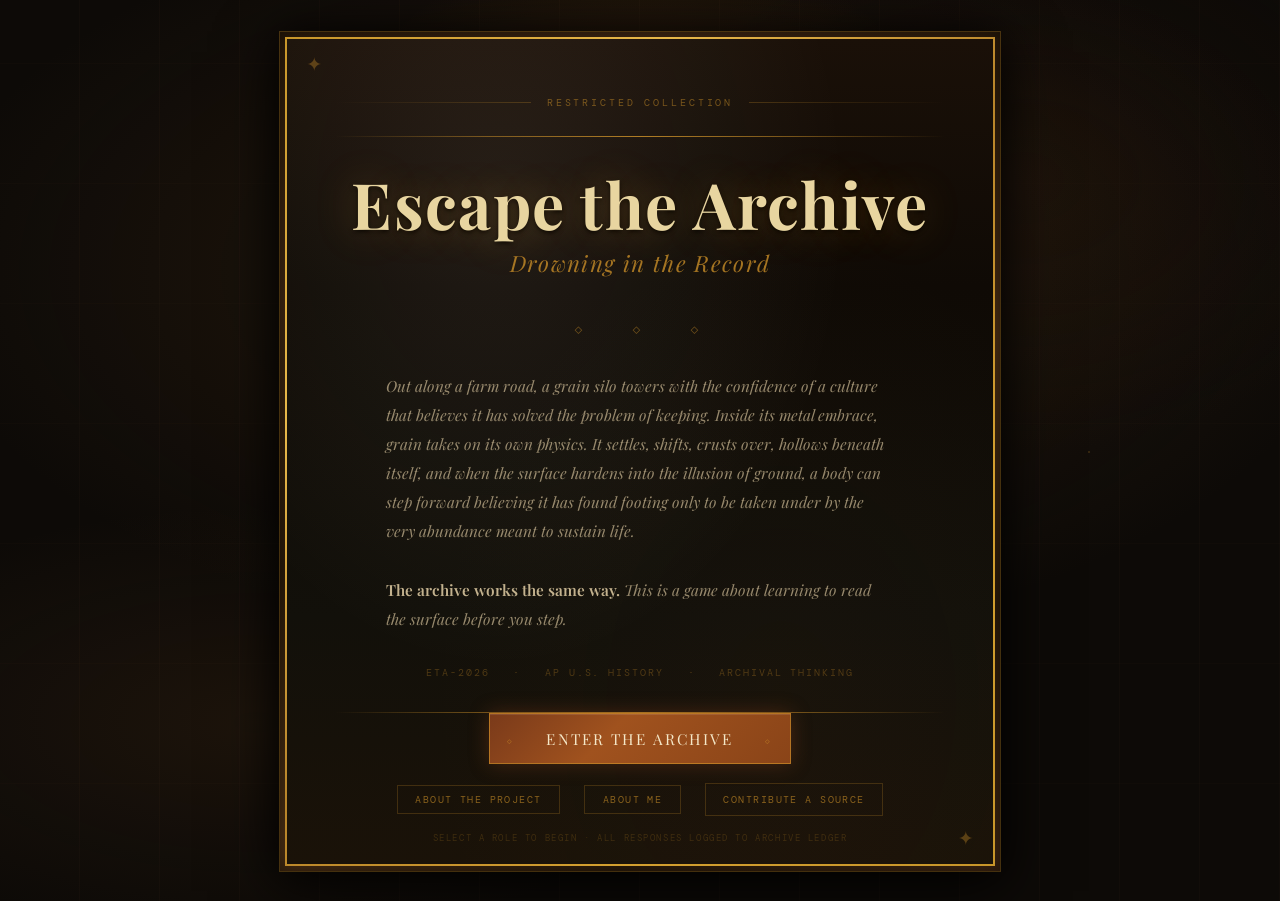
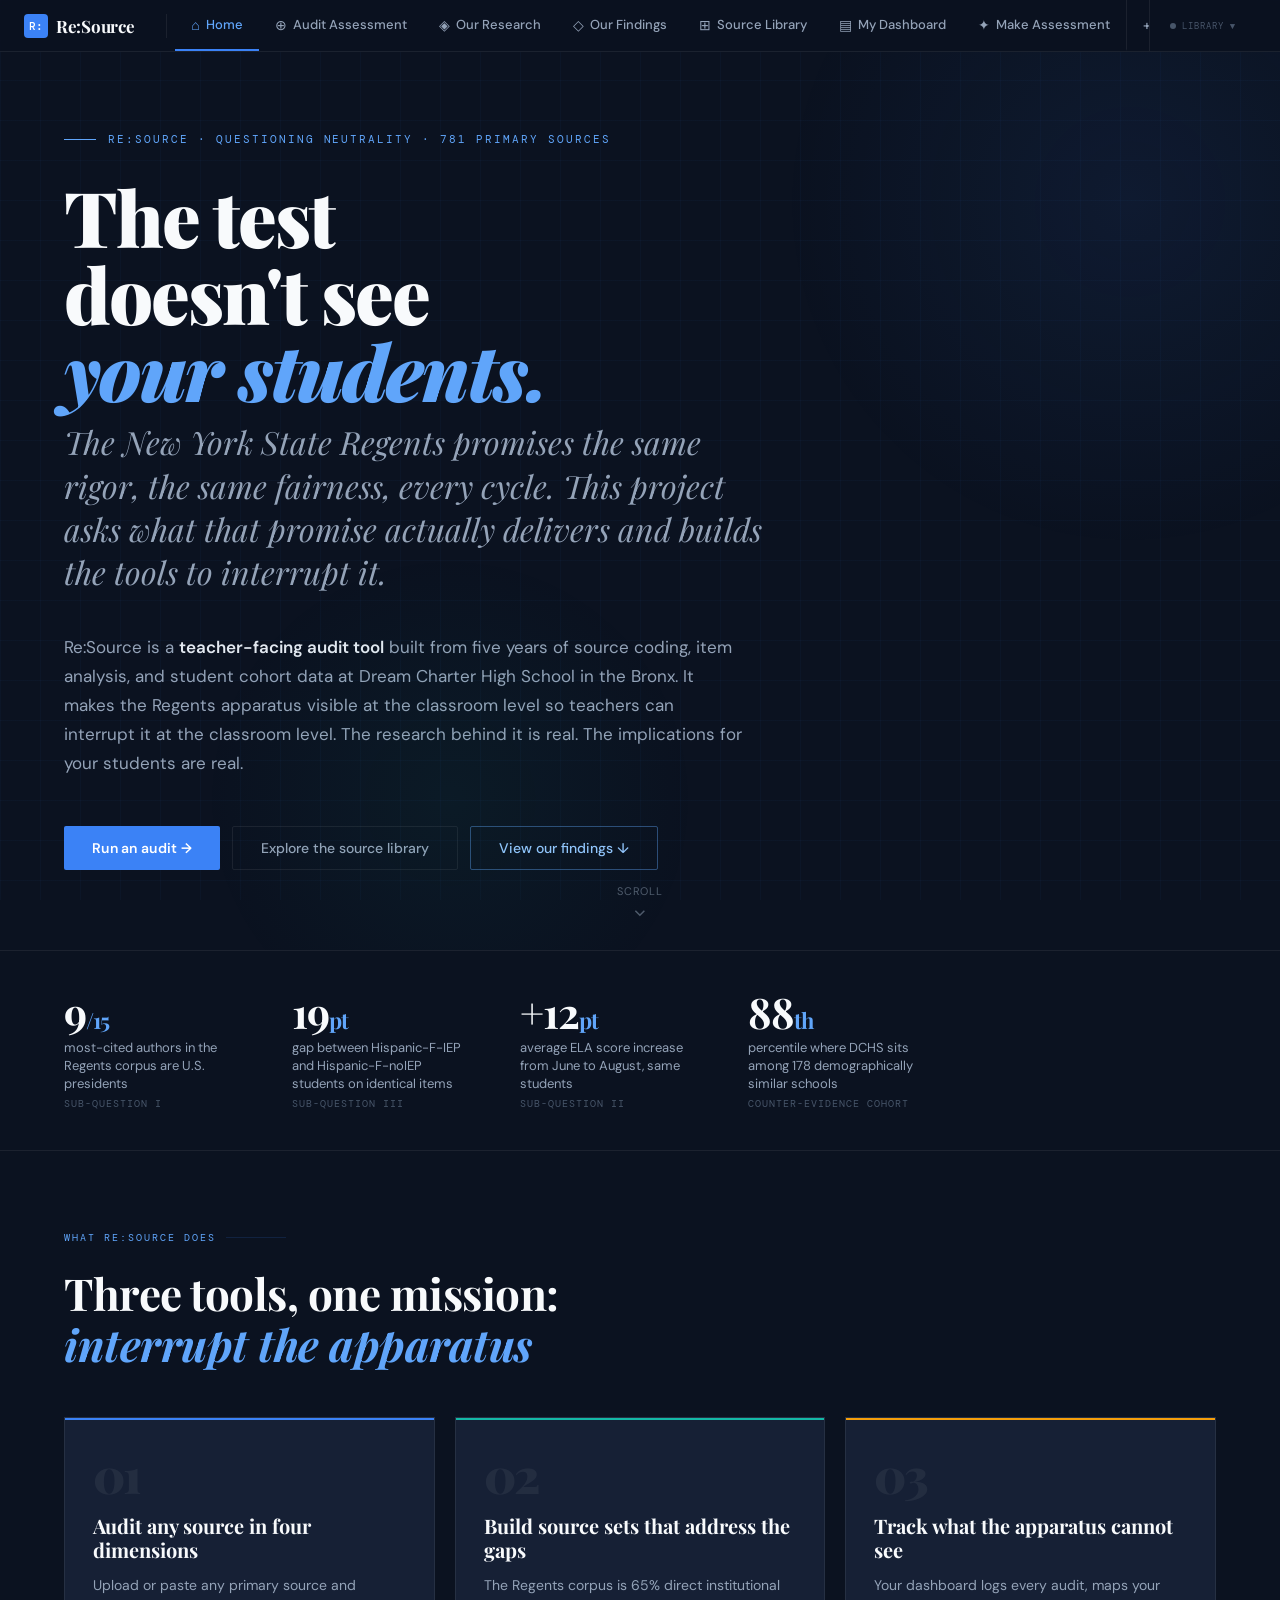
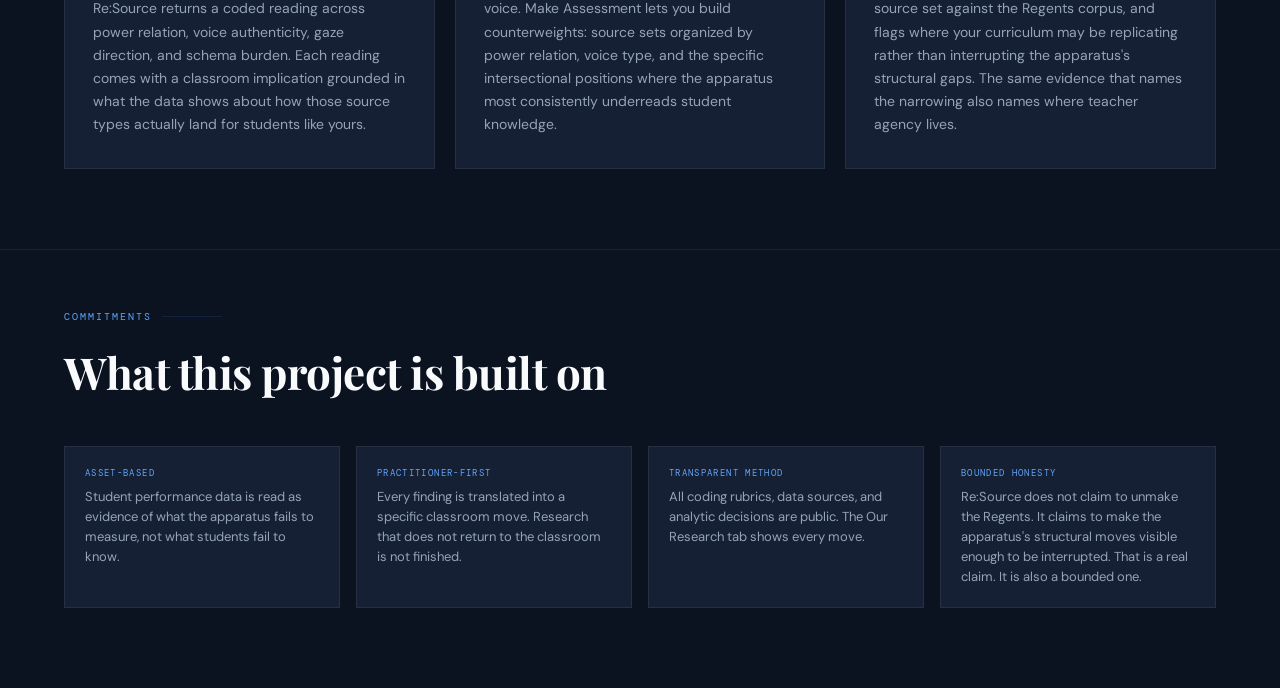
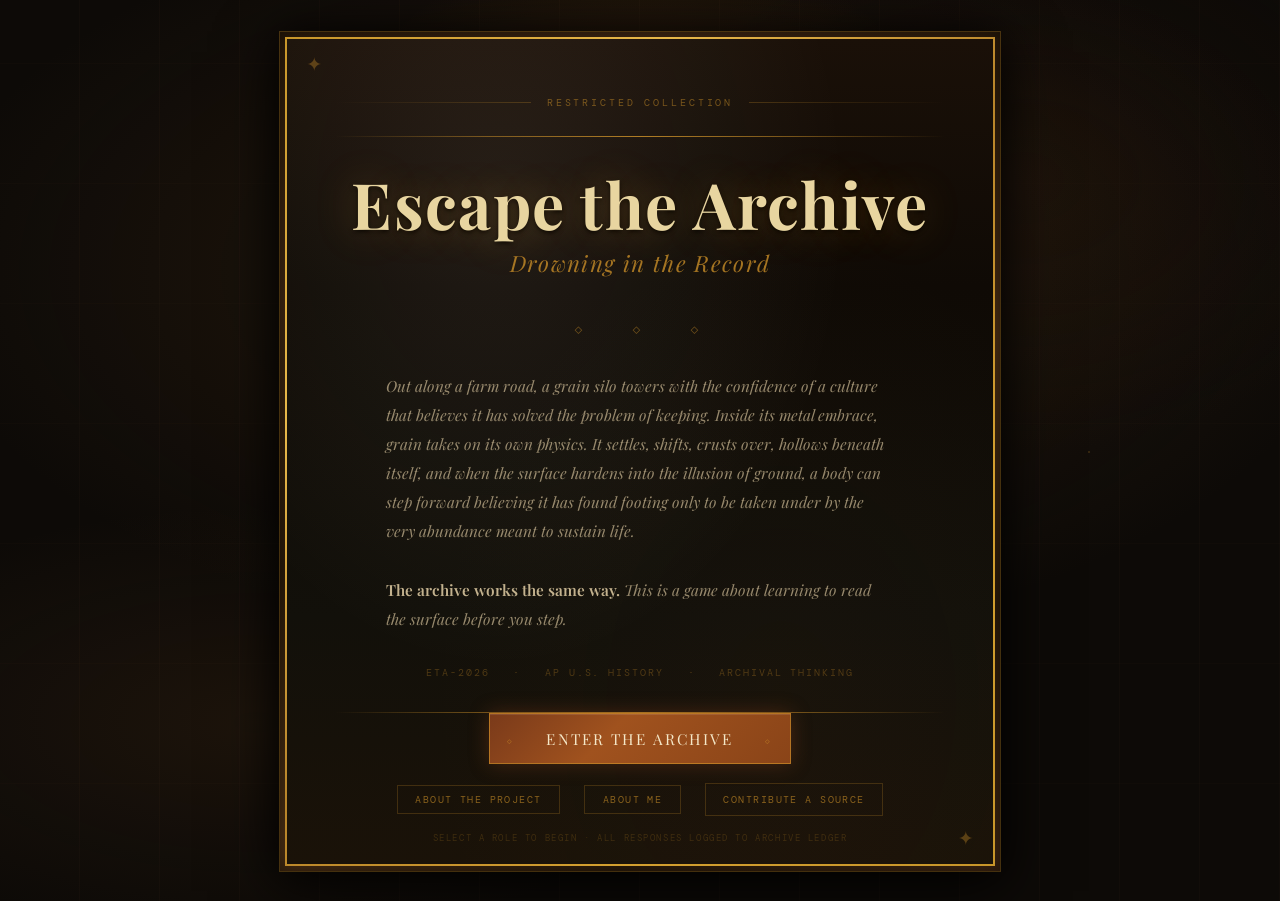
